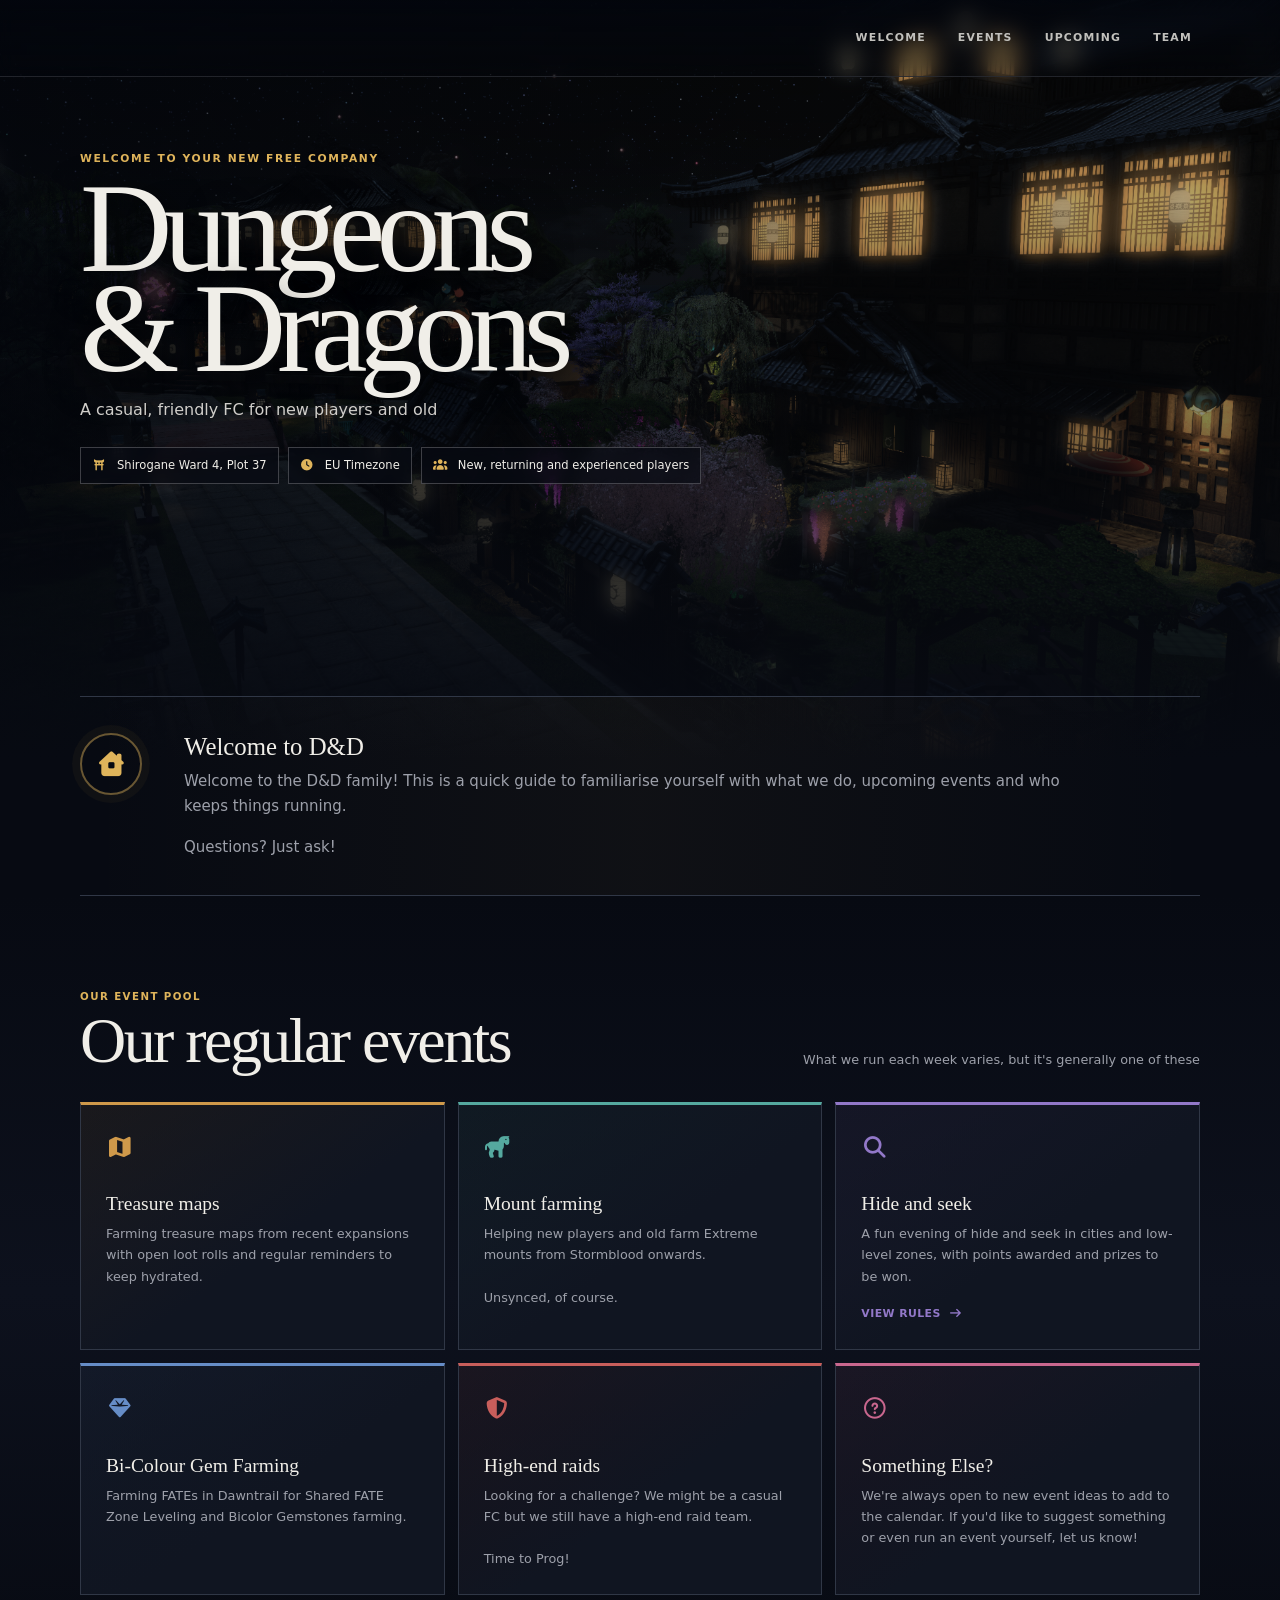
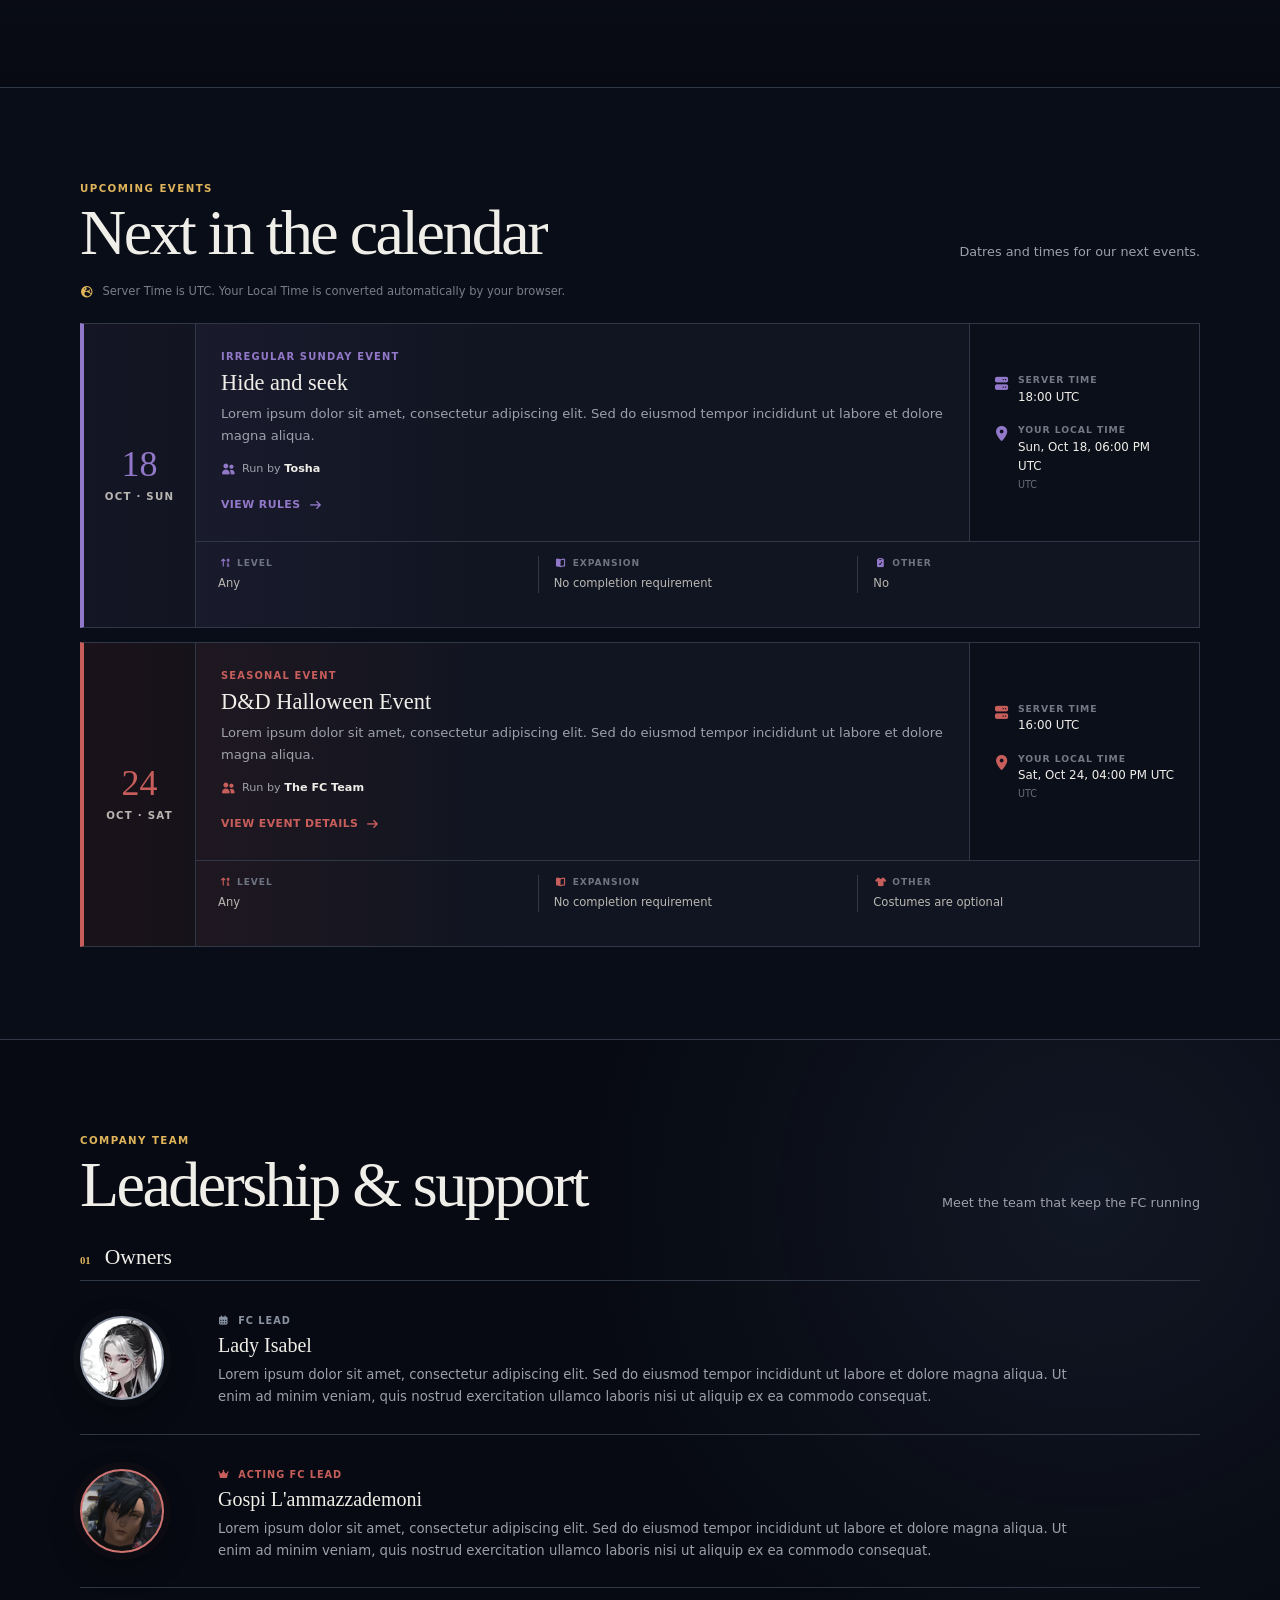
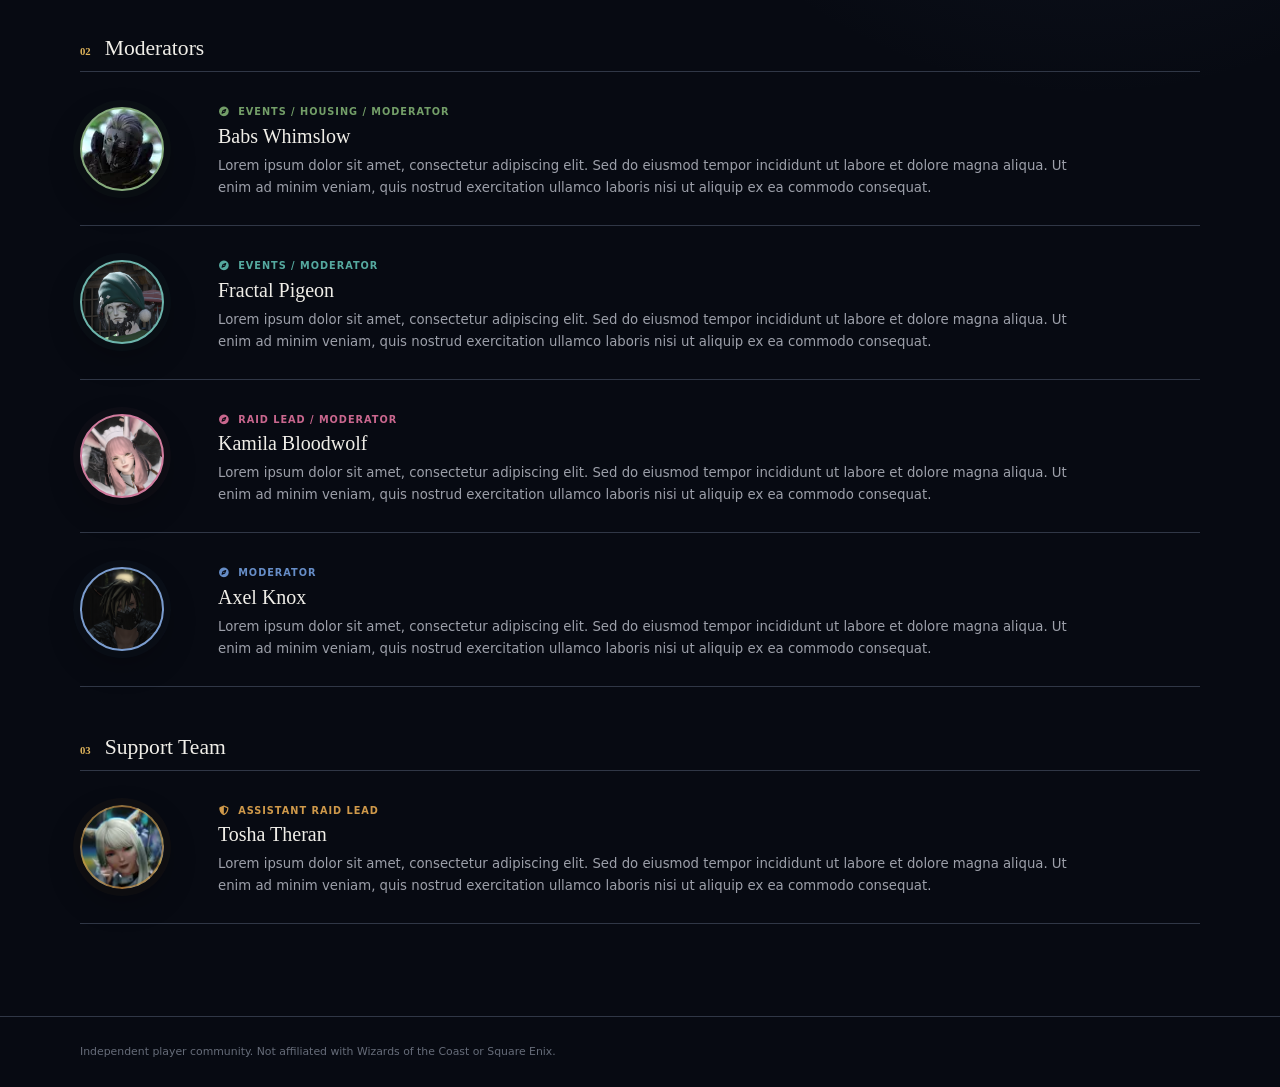
==== staging/index.html @ bd796073 "Publish site" ====
<!doctype html>
<html lang="en" data-bs-theme="dark">

<head>
    <meta charset="utf-8" />
    <meta name="viewport" content="width=device-width,initial-scale=1" />
    <meta name="description" content="D&D information, activities, upcoming events and team contacts." />
    <title>D&amp;D</title>
  <script type="module" crossorigin src="../assets/main-DpgvobAu.js"></script>
  <script type="module" crossorigin src="../assets/modulepreload-polyfill-P2Xu9kJm.js"></script>
  <link rel="stylesheet" crossorigin href="../assets/main-B0H-6pgY.css">
</head>

<body>
    <header class="topbar">
        <nav class="navbar navbar-expand-md wrap">
            <!--<a class="brand navbar-brand" href="./">Dungeons &amp; Dragons</a>--><button class="navbar-toggler" type="button" data-bs-toggle="collapse" data-bs-target="#mainNav" aria-controls="mainNav" aria-expanded="false" aria-label="Toggle navigation">
                <i class="fa-solid fa-bars"></i>
            </button>
            <div class="collapse navbar-collapse justify-content-end" id="mainNav">
                <div class="navbar-nav gap-md-3">
                    <a class="nav-link" href="#welcome">Welcome</a><a class="nav-link" href="#events">Events</a><a class="nav-link" href="#upcoming">Upcoming</a><a class="nav-link" href="#team">Team</a>
                </div>
            </div>
        </nav>
    </header>
    <main>
        <!-- Replace --hero-image above, or overwrite the placeholder file with your Shirogane house screenshot. -->
        <section class="hero">
            <div class="wrap hero-copy">
                <div class="eyebrow">Welcome to your new Free Company</div>
                <h1>Dungeons<br />&amp; Dragons</h1>
                <p>A casual, friendly FC for new players and old</p>
                <div class="estate-details">
                    <span><i class="fa-solid fa-torii-gate"></i> Shirogane Ward 4, Plot 37</span>
                        <span><i class="fa-solid fa-clock"></i> EU Timezone</span>
                        <span><i class="fa-solid fa-users"></i> New, returning and experienced players</span>
                </div>
            </div>
        </section>

        <section class="welcome" id="welcome">
            <div class="wrap welcome-inner">
                <div class="welcome-icon">
                    <i class="fa-solid fa-house-chimney-window"></i>
                </div>
                <div>
                    <h2>Welcome to D&amp;D</h2>
                    <p>
                        Welcome to the D&amp;D family! This is a quick guide to familiarise yourself with what we do, upcoming events and who keeps things running.
                    </p>

                    <p class="mt-3">Questions? Just ask!</p>
                </div>
            </div>
        </section>

        <section class="content-section events-section" id="events">
            <div class="wrap">
                <div class="section-head">
                    <div>
                        <div class="kicker">Our event pool</div>
                        <h2>Our regular events</h2>
                    </div>
                    <p class="text-end">
                        What we run each week varies, but it's generally one of these
                    </p>
                </div>
                <div class="event-types">
                    <article class="event-card event-gold event-treasure-maps">
                        <div class="event-card-icon"><i class="fa-solid fa-map"></i></div>
                        <h3>Treasure maps</h3>
                        <p>
                            Farming treasure maps from recent expansions with open loot rolls and regular reminders to keep hydrated.
                        </p>
                    </article>
                    <article class="event-card event-teal event-mount-farming">
                        <div class="event-card-icon">
                            <i class="fa-solid fa-horse"></i>
                        </div>
                        <h3>Mount farming</h3>
                        <p>
                            Helping new players and old farm Extreme mounts from Stormblood onwards.<br><br>Unsynced, of course.
                        </p>
                    </article>
                    <article class="event-card event-violet event-hide-and-seek">
                        <div class="event-card-icon">
                            <i class="fa-solid fa-magnifying-glass"></i>
                        </div>
                        <h3>Hide and seek</h3>
                        <p>
                            A fun evening of hide and seek in cities and low-level zones, with points awarded and prizes to be won.
                        </p>
                        <a class="event-guide-link" href="./games/hide-and-seek.html">
                            View rules <i class="fa-solid fa-arrow-right" aria-hidden="true"></i>
                        </a>
                    </article>
                    <article class="event-card event-blue event-deep-dungeons">
                        <div class="event-card-icon">
                            <i class="fa-solid fa-gem"></i>
                        </div>
                        <h3>Bi-Colour Gem Farming</h3>
                        <p>
                            Farming FATEs in Dawntrail for Shared FATE Zone Leveling and Bicolor Gemstones farming.
                        </p>
                    </article>
                    <article class="event-card event-red event-savage">
                        <div class="event-card-icon">
                            <i class="fa-solid fa-shield-halved"></i>
                        </div>
                        <h3>High-end raids</h3>
                        <p>
                            Looking for a challenge? We might be a casual FC but we still have a high-end raid team.<br><br>

                            Time to Prog!
                        </p>
                    </article>
                    <article class="event-card event-rose event-seasonal">
                        <div class="event-card-icon">
                            <i class="fa-regular fa-question-circle"></i>
                        </div>
                        <h3>Something Else?</h3>
                        <p>
                            We're always open to new event ideas to add to the calendar. If you'd like to suggest something or even run an event yourself, let us know!
                        </p>
                    </article>
                </div>
            </div>
        </section>

        <section class="content-section upcoming-section" id="upcoming">
            <div class="wrap">
                <div class="section-head">
                    <div>
                        <div class="kicker">Upcoming events</div>
                        <h2>Next in the calendar</h2>
                    </div>
                    <p>
                        Datres and times for our next events.
                    </p>
                </div>
                <div class="time-note">
                    <i class="fa-solid fa-earth-europe"></i><span>Server Time is UTC. Your Local Time is converted automatically by your browser.</span>
                </div>
                <div class="schedule" id="event-schedule"></div>
            </div>
        </section>

        <section class="content-section team-section" id="team">
            <div class="wrap">
                <div class="section-head">
                    <div>
                        <div class="kicker">Company team</div>
                        <h2>Leadership &amp; support</h2>
                    </div>
                    <p>Meet the team that keep the FC running</p>
                </div>
                <div class="team-group">
                    <div class="team-heading">
                        <span>01</span>
                        <h3>Owners</h3>
                        <p></p>
                    </div>
                    <div class="roster">
                        <article class="member member-slate">
                            <div class="portrait" style="background-image: url('[data-uri]')"></div>
                            <div class="member-copy">
                                <small><i class="fa-solid fa-calendar-days me-2"></i>FC Lead</small>
                                <h4>Lady Isabel</h4>
                                <p>
                                    Lorem ipsum dolor sit amet, consectetur adipiscing elit.
                                    Sed do eiusmod tempor incididunt ut labore et dolore magna
                                    aliqua. Ut enim ad minim veniam, quis nostrud exercitation
                                    ullamco laboris nisi ut aliquip ex ea commodo consequat.
                                </p>
                            </div>
                        </article>
                        <article class="member member-red">
                            <div class="portrait" style="background-image: url('../assets/gospi-DBKVJB-4.png')"></div>
                            <div class="member-copy">
                                <small><i class="fa-solid fa-crown me-2"></i>Acting FC Lead</small>
                                <h4>Gospi L'ammazzademoni</h4>
                                <p>
                                    Lorem ipsum dolor sit amet, consectetur adipiscing elit.
                                    Sed do eiusmod tempor incididunt ut labore et dolore magna
                                    aliqua. Ut enim ad minim veniam, quis nostrud exercitation
                                    ullamco laboris nisi ut aliquip ex ea commodo consequat.
                                </p>
                            </div>
                        </article>
                    </div>
                </div>
                <div class="team-group">
                    <div class="team-heading">
                        <span>02</span>
                        <h3>Moderators</h3>
                        <p></p>
                    </div>
                    <div class="roster">
                        <article class="member member-green">
                            <div class="portrait" style="background-image: url('[data-uri]')"></div>
                            <div class="member-copy">
                                <small><i class="fa-solid fa-compass me-2"></i>Events / Housing / Moderator</small>
                                <h4>Babs Whimslow</h4>
                                <p>
                                    Lorem ipsum dolor sit amet, consectetur adipiscing elit.
                                    Sed do eiusmod tempor incididunt ut labore et dolore magna
                                    aliqua. Ut enim ad minim veniam, quis nostrud exercitation
                                    ullamco laboris nisi ut aliquip ex ea commodo consequat.
                                </p>
                            </div>
                        </article>
                        <article class="member member-teal">
                            <div class="portrait" style="background-image: url('../assets/fractal-BCuuzR3d.png')"></div>
                            <div class="member-copy">
                                <small><i class="fa-solid fa-compass me-2"></i>Events / Moderator</small>
                                <h4>Fractal Pigeon</h4>
                                <p>
                                    Lorem ipsum dolor sit amet, consectetur adipiscing elit.
                                    Sed do eiusmod tempor incididunt ut labore et dolore magna
                                    aliqua. Ut enim ad minim veniam, quis nostrud exercitation
                                    ullamco laboris nisi ut aliquip ex ea commodo consequat.
                                </p>
                            </div>
                        </article>
                        <article class="member member-rose">
                            <div class="portrait" style="background-image: url('../assets/kamila-BB4doYLH.png')"></div>
                            <div class="member-copy">
                                <small><i class="fa-solid fa-compass me-2"></i>Raid Lead / Moderator</small>
                                <h4>Kamila Bloodwolf</h4>
                                <p>
                                    Lorem ipsum dolor sit amet, consectetur adipiscing elit.
                                    Sed do eiusmod tempor incididunt ut labore et dolore magna
                                    aliqua. Ut enim ad minim veniam, quis nostrud exercitation
                                    ullamco laboris nisi ut aliquip ex ea commodo consequat.
                                </p>
                            </div>
                        </article>
                        <article class="member member-blue">
                            <div class="portrait" style="background-image: url('../assets/axel-D3vSNyBC.png')"></div>
                            <div class="member-copy">
                                <small><i class="fa-solid fa-compass me-2"></i>Moderator</small>
                                <h4>Axel Knox</h4>
                                <p>
                                    Lorem ipsum dolor sit amet, consectetur adipiscing elit.
                                    Sed do eiusmod tempor incididunt ut labore et dolore magna
                                    aliqua. Ut enim ad minim veniam, quis nostrud exercitation
                                    ullamco laboris nisi ut aliquip ex ea commodo consequat.
                                </p>
                            </div>
                        </article>
                    </div>
                </div>
                <div class="team-group">
                    <div class="team-heading">
                        <span>03</span>
                        <h3>Support Team</h3>
                        <p></p>
                    </div>
                    <div class="roster">
                        <article class="member member-gold">
                            <div class="portrait"><img src="[data-uri]" /></div>
                            <div class="member-copy">
                                <small><i class="fa-solid fa-shield-halved me-2"></i>Assistant Raid Lead</small>
                                <h4>Tosha Theran</h4>
                                <p>
                                    Lorem ipsum dolor sit amet, consectetur adipiscing elit.
                                    Sed do eiusmod tempor incididunt ut labore et dolore magna
                                    aliqua. Ut enim ad minim veniam, quis nostrud exercitation
                                    ullamco laboris nisi ut aliquip ex ea commodo consequat.
                                </p>
                            </div>
                        </article>
                    </div>
                </div>
            </div>
        </section>
    </main>
    <footer>
        <div class="wrap footer-inner">
            <span>Independent player community. Not affiliated with Wizards of the
                Coast or Square Enix.</span>
        </div>
    </footer>
</body>

</html>
---- assets/main-B0H-6pgY.css ----
:root,[data-bs-theme=light]{--bs-blue:#0d6efd;--bs-indigo:#6610f2;--bs-purple:#6f42c1;--bs-pink:#d63384;--bs-red:#dc3545;--bs-orange:#fd7e14;--bs-yellow:#ffc107;--bs-green:#198754;--bs-teal:#20c997;--bs-cyan:#0dcaf0;--bs-black:#000;--bs-white:#fff;--bs-gray:#6c757d;--bs-gray-dark:#343a40;--bs-gray-100:#f8f9fa;--bs-gray-200:#e9ecef;--bs-gray-300:#dee2e6;--bs-gray-400:#ced4da;--bs-gray-500:#adb5bd;--bs-gray-600:#6c757d;--bs-gray-700:#495057;--bs-gray-800:#343a40;--bs-gray-900:#212529;--bs-primary:#0d6efd;--bs-secondary:#6c757d;--bs-success:#198754;--bs-info:#0dcaf0;--bs-warning:#ffc107;--bs-danger:#dc3545;--bs-light:#f8f9fa;--bs-dark:#212529;--bs-primary-rgb:13,110,253;--bs-secondary-rgb:108,117,125;--bs-success-rgb:25,135,84;--bs-info-rgb:13,202,240;--bs-warning-rgb:255,193,7;--bs-danger-rgb:220,53,69;--bs-light-rgb:248,249,250;--bs-dark-rgb:33,37,41;--bs-primary-text-emphasis:#052c65;--bs-secondary-text-emphasis:#2b2f32;--bs-success-text-emphasis:#0a3622;--bs-info-text-emphasis:#055160;--bs-warning-text-emphasis:#664d03;--bs-danger-text-emphasis:#58151c;--bs-light-text-emphasis:#495057;--bs-dark-text-emphasis:#495057;--bs-primary-bg-subtle:#cfe2ff;--bs-secondary-bg-subtle:#e2e3e5;--bs-success-bg-subtle:#d1e7dd;--bs-info-bg-subtle:#cff4fc;--bs-warning-bg-subtle:#fff3cd;--bs-danger-bg-subtle:#f8d7da;--bs-light-bg-subtle:#fcfcfd;--bs-dark-bg-subtle:#ced4da;--bs-primary-border-subtle:#9ec5fe;--bs-secondary-border-subtle:#c4c8cb;--bs-success-border-subtle:#a3cfbb;--bs-info-border-subtle:#9eeaf9;--bs-warning-border-subtle:#ffe69c;--bs-danger-border-subtle:#f1aeb5;--bs-light-border-subtle:#e9ecef;--bs-dark-border-subtle:#adb5bd;--bs-white-rgb:255,255,255;--bs-black-rgb:0,0,0;--bs-font-sans-serif:system-ui,-apple-system,"Segoe UI",Roboto,"Helvetica Neue","Noto Sans","Liberation Sans",Arial,sans-serif,"Apple Color Emoji","Segoe UI Emoji","Segoe UI Symbol","Noto Color Emoji";--bs-font-monospace:SFMono-Regular,Menlo,Monaco,Consolas,"Liberation Mono","Courier New",monospace;--bs-gradient:linear-gradient(180deg, #ffffff26, #fff0);--bs-body-font-family:var(--bs-font-sans-serif);--bs-body-font-size:1rem;--bs-body-font-weight:400;--bs-body-line-height:1.5;--bs-body-color:#212529;--bs-body-color-rgb:33,37,41;--bs-body-bg:#fff;--bs-body-bg-rgb:255,255,255;--bs-emphasis-color:#000;--bs-emphasis-color-rgb:0,0,0;--bs-secondary-color:#212529bf;--bs-secondary-color-rgb:33,37,41;--bs-secondary-bg:#e9ecef;--bs-secondary-bg-rgb:233,236,239;--bs-tertiary-color:#21252980;--bs-tertiary-color-rgb:33,37,41;--bs-tertiary-bg:#f8f9fa;--bs-tertiary-bg-rgb:248,249,250;--bs-heading-color:inherit;--bs-link-color:#0d6efd;--bs-link-color-rgb:13,110,253;--bs-link-decoration:underline;--bs-link-hover-color:#0a58ca;--bs-link-hover-color-rgb:10,88,202;--bs-code-color:#d63384;--bs-highlight-color:#212529;--bs-highlight-bg:#fff3cd;--bs-border-width:1px;--bs-border-style:solid;--bs-border-color:#dee2e6;--bs-border-color-translucent:#0000002d;--bs-border-radius:.375rem;--bs-border-radius-sm:.25rem;--bs-border-radius-lg:.5rem;--bs-border-radius-xl:1rem;--bs-border-radius-xxl:2rem;--bs-border-radius-2xl:var(--bs-border-radius-xxl);--bs-border-radius-pill:50rem;--bs-box-shadow:0 .5rem 1rem #00000026;--bs-box-shadow-sm:0 .125rem .25rem #00000013;--bs-box-shadow-lg:0 1rem 3rem #0000002d;--bs-box-shadow-inset:inset 0 1px 2px #00000013;--bs-focus-ring-width:.25rem;--bs-focus-ring-opacity:.25;--bs-focus-ring-color:#0d6efd40;--bs-form-valid-color:#198754;--bs-form-valid-border-color:#198754;--bs-form-invalid-color:#dc3545;--bs-form-invalid-border-color:#dc3545}[data-bs-theme=dark]{--lightningcss-light: ;--lightningcss-dark:initial;color-scheme:dark;--bs-body-color:#dee2e6;--bs-body-color-rgb:222,226,230;--bs-body-bg:#212529;--bs-body-bg-rgb:33,37,41;--bs-emphasis-color:#fff;--bs-emphasis-color-rgb:255,255,255;--bs-secondary-color:#dee2e6bf;--bs-secondary-color-rgb:222,226,230;--bs-secondary-bg:#343a40;--bs-secondary-bg-rgb:52,58,64;--bs-tertiary-color:#dee2e680;--bs-tertiary-color-rgb:222,226,230;--bs-tertiary-bg:#2b3035;--bs-tertiary-bg-rgb:43,48,53;--bs-primary-text-emphasis:#6ea8fe;--bs-secondary-text-emphasis:#a7acb1;--bs-success-text-emphasis:#75b798;--bs-info-text-emphasis:#6edff6;--bs-warning-text-emphasis:#ffda6a;--bs-danger-text-emphasis:#ea868f;--bs-light-text-emphasis:#f8f9fa;--bs-dark-text-emphasis:#dee2e6;--bs-primary-bg-subtle:#031633;--bs-secondary-bg-subtle:#161719;--bs-success-bg-subtle:#051b11;--bs-info-bg-subtle:#032830;--bs-warning-bg-subtle:#332701;--bs-danger-bg-subtle:#2c0b0e;--bs-light-bg-subtle:#343a40;--bs-dark-bg-subtle:#1a1d20;--bs-primary-border-subtle:#084298;--bs-secondary-border-subtle:#41464b;--bs-success-border-subtle:#0f5132;--bs-info-border-subtle:#087990;--bs-warning-border-subtle:#997404;--bs-danger-border-subtle:#842029;--bs-light-border-subtle:#495057;--bs-dark-border-subtle:#343a40;--bs-heading-color:inherit;--bs-link-color:#6ea8fe;--bs-link-hover-color:#8bb9fe;--bs-link-color-rgb:110,168,254;--bs-link-hover-color-rgb:139,185,254;--bs-code-color:#e685b5;--bs-highlight-color:#dee2e6;--bs-highlight-bg:#664d03;--bs-border-color:#495057;--bs-border-color-translucent:#ffffff26;--bs-form-valid-color:#75b798;--bs-form-valid-border-color:#75b798;--bs-form-invalid-color:#ea868f;--bs-form-invalid-border-color:#ea868f}*,:after,:before{box-sizing:border-box}@media (prefers-reduced-motion:no-preference){:root{scroll-behavior:smooth}}body{font-family:var(--bs-body-font-family);font-size:var(--bs-body-font-size);font-weight:var(--bs-body-font-weight);line-height:var(--bs-body-line-height);color:var(--bs-body-color);text-align:var(--bs-body-text-align);background-color:var(--bs-body-bg);-webkit-text-size-adjust:100%;-webkit-tap-highlight-color:transparent;margin:0}hr{color:inherit;border:0;border-top:var(--bs-border-width) solid;opacity:.25;margin:1rem 0}.h1,.h2,.h3,.h4,.h5,.h6,h1,h2,h3,h4,h5,h6{color:var(--bs-heading-color);margin-top:0;margin-bottom:.5rem;font-weight:500;line-height:1.2}.h1,h1{font-size:calc(1.375rem + 1.5vw)}@media (width>=1200px){.h1,h1{font-size:2.5rem}}.h2,h2{font-size:calc(1.325rem + .9vw)}@media (width>=1200px){.h2,h2{font-size:2rem}}.h3,h3{font-size:calc(1.3rem + .6vw)}@media (width>=1200px){.h3,h3{font-size:1.75rem}}.h4,h4{font-size:calc(1.275rem + .3vw)}@media (width>=1200px){.h4,h4{font-size:1.5rem}}.h5,h5{font-size:1.25rem}.h6,h6{font-size:1rem}p{margin-top:0;margin-bottom:1rem}abbr[title]{cursor:help;-webkit-text-decoration-skip-ink:none;text-decoration-skip-ink:none;-webkit-text-decoration:underline dotted;text-decoration:underline dotted}address{font-style:normal;line-height:inherit;margin-bottom:1rem}ol,ul{padding-left:2rem}dl,ol,ul{margin-top:0;margin-bottom:1rem}ol ol,ol ul,ul ol,ul ul{margin-bottom:0}dt{font-weight:700}dd{margin-bottom:.5rem;margin-left:0}blockquote{margin:0 0 1rem}b,strong{font-weight:bolder}.small,small{font-size:.875em}.mark,mark{color:var(--bs-highlight-color);background-color:var(--bs-highlight-bg);padding:.1875em}sub,sup{vertical-align:baseline;font-size:.75em;line-height:0;position:relative}sub{bottom:-.25em}sup{top:-.5em}a{color:rgba(var(--bs-link-color-rgb),var(--bs-link-opacity,1));text-decoration:underline}a:hover{--bs-link-color-rgb:var(--bs-link-hover-color-rgb)}a:not([href]):not([class]),a:not([href]):not([class]):hover{color:inherit;text-decoration:none}code,kbd,pre,samp{font-family:var(--bs-font-monospace);font-size:1em}pre{margin-top:0;margin-bottom:1rem;font-size:.875em;display:block;overflow:auto}pre code{font-size:inherit;color:inherit;word-break:normal}code{color:var(--bs-code-color);word-wrap:break-word;font-size:.875em}a>code{color:inherit}kbd{color:var(--bs-body-bg);background-color:var(--bs-body-color);border-radius:.25rem;padding:.1875rem .375rem;font-size:.875em}kbd kbd{padding:0;font-size:1em}figure{margin:0 0 1rem}img,svg{vertical-align:middle}table{caption-side:bottom;border-collapse:collapse}caption{color:var(--bs-secondary-color);text-align:left;padding-top:.5rem;padding-bottom:.5rem}th{text-align:inherit;text-align:-webkit-match-parent}tbody,td,tfoot,th,thead,tr{border-color:inherit;border-style:solid;border-width:0}label{display:inline-block}button{border-radius:0}button:focus:not(:focus-visible){outline:0}button,input,optgroup,select,textarea{font-family:inherit;font-size:inherit;line-height:inherit;margin:0}button,select{text-transform:none}[role=button]{cursor:pointer}select{word-wrap:normal}select:disabled{opacity:1}[list]:not([type=date]):not([type=datetime-local]):not([type=month]):not([type=week]):not([type=time])::-webkit-calendar-picker-indicator{display:none!important}[type=button],[type=reset],[type=submit],button{-webkit-appearance:button}[type=button]:not(:disabled),[type=reset]:not(:disabled),[type=submit]:not(:disabled),button:not(:disabled){cursor:pointer}::-moz-focus-inner{border-style:none;padding:0}textarea{resize:vertical}fieldset{border:0;min-width:0;margin:0;padding:0}legend{float:left;width:100%;line-height:inherit;margin-bottom:.5rem;padding:0;font-size:calc(1.275rem + .3vw)}@media (width>=1200px){legend{font-size:1.5rem}}legend+*{clear:left}::-webkit-datetime-edit-day-field{padding:0}::-webkit-datetime-edit-fields-wrapper{padding:0}::-webkit-datetime-edit-hour-field{padding:0}::-webkit-datetime-edit-minute{padding:0}::-webkit-datetime-edit-month-field{padding:0}::-webkit-datetime-edit-text{padding:0}::-webkit-datetime-edit-year-field{padding:0}::-webkit-inner-spin-button{height:auto}[type=search]{-webkit-appearance:textfield;outline-offset:-2px}[type=search]::-webkit-search-cancel-button{cursor:pointer;filter:grayscale()}::-webkit-search-decoration{-webkit-appearance:none}::-webkit-color-swatch-wrapper{padding:0}::file-selector-button{font:inherit;-webkit-appearance:button}output{display:inline-block}iframe{border:0}summary{cursor:pointer;display:list-item}progress{vertical-align:baseline}[hidden]{display:none!important}.lead{font-size:1.25rem;font-weight:300}.display-1{font-size:calc(1.625rem + 4.5vw);font-weight:300;line-height:1.2}@media (width>=1200px){.display-1{font-size:5rem}}.display-2{font-size:calc(1.575rem + 3.9vw);font-weight:300;line-height:1.2}@media (width>=1200px){.display-2{font-size:4.5rem}}.display-3{font-size:calc(1.525rem + 3.3vw);font-weight:300;line-height:1.2}@media (width>=1200px){.display-3{font-size:4rem}}.display-4{font-size:calc(1.475rem + 2.7vw);font-weight:300;line-height:1.2}@media (width>=1200px){.display-4{font-size:3.5rem}}.display-5{font-size:calc(1.425rem + 2.1vw);font-weight:300;line-height:1.2}@media (width>=1200px){.display-5{font-size:3rem}}.display-6{font-size:calc(1.375rem + 1.5vw);font-weight:300;line-height:1.2}@media (width>=1200px){.display-6{font-size:2.5rem}}.list-unstyled,.list-inline{padding-left:0;list-style:none}.list-inline-item{display:inline-block}.list-inline-item:not(:last-child){margin-right:.5rem}.initialism{text-transform:uppercase;font-size:.875em}.blockquote{margin-bottom:1rem;font-size:1.25rem}.blockquote>:last-child{margin-bottom:0}.blockquote-footer{color:#6c757d;margin-top:-1rem;margin-bottom:1rem;font-size:.875em}.blockquote-footer:before{content:"— "}.img-fluid{max-width:100%;height:auto}.img-thumbnail{background-color:var(--bs-body-bg);border:var(--bs-border-width) solid var(--bs-border-color);border-radius:var(--bs-border-radius);max-width:100%;height:auto;padding:.25rem}.figure{display:inline-block}.figure-img{margin-bottom:.5rem;line-height:1}.figure-caption{color:var(--bs-secondary-color);font-size:.875em}.container,.container-fluid,.container-lg,.container-md,.container-sm,.container-xl,.container-xxl{--bs-gutter-x:1.5rem;--bs-gutter-y:0;width:100%;padding-right:calc(var(--bs-gutter-x) * .5);padding-left:calc(var(--bs-gutter-x) * .5);margin-left:auto;margin-right:auto}@media (width>=576px){.container,.container-sm{max-width:540px}}@media (width>=768px){.container,.container-md,.container-sm{max-width:720px}}@media (width>=992px){.container,.container-lg,.container-md,.container-sm{max-width:960px}}@media (width>=1200px){.container,.container-lg,.container-md,.container-sm,.container-xl{max-width:1140px}}@media (width>=1400px){.container,.container-lg,.container-md,.container-sm,.container-xl,.container-xxl{max-width:1320px}}:root{--bs-breakpoint-xs:0;--bs-breakpoint-sm:576px;--bs-breakpoint-md:768px;--bs-breakpoint-lg:992px;--bs-breakpoint-xl:1200px;--bs-breakpoint-xxl:1400px}.row{--bs-gutter-x:1.5rem;--bs-gutter-y:0;margin-top:calc(-1 * var(--bs-gutter-y));margin-right:calc(-.5 * var(--bs-gutter-x));margin-left:calc(-.5 * var(--bs-gutter-x));flex-wrap:wrap;display:flex}.row>*{width:100%;max-width:100%;padding-right:calc(var(--bs-gutter-x) * .5);padding-left:calc(var(--bs-gutter-x) * .5);margin-top:var(--bs-gutter-y);flex-shrink:0}.col{flex:1 0 0}.row-cols-auto>*{flex:none;width:auto}.row-cols-1>*{flex:none;width:100%}.row-cols-2>*{flex:none;width:50%}.row-cols-3>*{flex:none;width:33.3333%}.row-cols-4>*{flex:none;width:25%}.row-cols-5>*{flex:none;width:20%}.row-cols-6>*{flex:none;width:16.6667%}.col-auto{flex:none;width:auto}.col-1{flex:none;width:8.33333%}.col-2{flex:none;width:16.6667%}.col-3{flex:none;width:25%}.col-4{flex:none;width:33.3333%}.col-5{flex:none;width:41.6667%}.col-6{flex:none;width:50%}.col-7{flex:none;width:58.3333%}.col-8{flex:none;width:66.6667%}.col-9{flex:none;width:75%}.col-10{flex:none;width:83.3333%}.col-11{flex:none;width:91.6667%}.col-12{flex:none;width:100%}.offset-1{margin-left:8.33333%}.offset-2{margin-left:16.6667%}.offset-3{margin-left:25%}.offset-4{margin-left:33.3333%}.offset-5{margin-left:41.6667%}.offset-6{margin-left:50%}.offset-7{margin-left:58.3333%}.offset-8{margin-left:66.6667%}.offset-9{margin-left:75%}.offset-10{margin-left:83.3333%}.offset-11{margin-left:91.6667%}.g-0,.gx-0{--bs-gutter-x:0}.g-0,.gy-0{--bs-gutter-y:0}.g-1,.gx-1{--bs-gutter-x:.25rem}.g-1,.gy-1{--bs-gutter-y:.25rem}.g-2,.gx-2{--bs-gutter-x:.5rem}.g-2,.gy-2{--bs-gutter-y:.5rem}.g-3,.gx-3{--bs-gutter-x:1rem}.g-3,.gy-3{--bs-gutter-y:1rem}.g-4,.gx-4{--bs-gutter-x:1.5rem}.g-4,.gy-4{--bs-gutter-y:1.5rem}.g-5,.gx-5{--bs-gutter-x:3rem}.g-5,.gy-5{--bs-gutter-y:3rem}@media (width>=576px){.col-sm{flex:1 0 0}.row-cols-sm-auto>*{flex:none;width:auto}.row-cols-sm-1>*{flex:none;width:100%}.row-cols-sm-2>*{flex:none;width:50%}.row-cols-sm-3>*{flex:none;width:33.3333%}.row-cols-sm-4>*{flex:none;width:25%}.row-cols-sm-5>*{flex:none;width:20%}.row-cols-sm-6>*{flex:none;width:16.6667%}.col-sm-auto{flex:none;width:auto}.col-sm-1{flex:none;width:8.33333%}.col-sm-2{flex:none;width:16.6667%}.col-sm-3{flex:none;width:25%}.col-sm-4{flex:none;width:33.3333%}.col-sm-5{flex:none;width:41.6667%}.col-sm-6{flex:none;width:50%}.col-sm-7{flex:none;width:58.3333%}.col-sm-8{flex:none;width:66.6667%}.col-sm-9{flex:none;width:75%}.col-sm-10{flex:none;width:83.3333%}.col-sm-11{flex:none;width:91.6667%}.col-sm-12{flex:none;width:100%}.offset-sm-0{margin-left:0}.offset-sm-1{margin-left:8.33333%}.offset-sm-2{margin-left:16.6667%}.offset-sm-3{margin-left:25%}.offset-sm-4{margin-left:33.3333%}.offset-sm-5{margin-left:41.6667%}.offset-sm-6{margin-left:50%}.offset-sm-7{margin-left:58.3333%}.offset-sm-8{margin-left:66.6667%}.offset-sm-9{margin-left:75%}.offset-sm-10{margin-left:83.3333%}.offset-sm-11{margin-left:91.6667%}.g-sm-0,.gx-sm-0{--bs-gutter-x:0}.g-sm-0,.gy-sm-0{--bs-gutter-y:0}.g-sm-1,.gx-sm-1{--bs-gutter-x:.25rem}.g-sm-1,.gy-sm-1{--bs-gutter-y:.25rem}.g-sm-2,.gx-sm-2{--bs-gutter-x:.5rem}.g-sm-2,.gy-sm-2{--bs-gutter-y:.5rem}.g-sm-3,.gx-sm-3{--bs-gutter-x:1rem}.g-sm-3,.gy-sm-3{--bs-gutter-y:1rem}.g-sm-4,.gx-sm-4{--bs-gutter-x:1.5rem}.g-sm-4,.gy-sm-4{--bs-gutter-y:1.5rem}.g-sm-5,.gx-sm-5{--bs-gutter-x:3rem}.g-sm-5,.gy-sm-5{--bs-gutter-y:3rem}}@media (width>=768px){.col-md{flex:1 0 0}.row-cols-md-auto>*{flex:none;width:auto}.row-cols-md-1>*{flex:none;width:100%}.row-cols-md-2>*{flex:none;width:50%}.row-cols-md-3>*{flex:none;width:33.3333%}.row-cols-md-4>*{flex:none;width:25%}.row-cols-md-5>*{flex:none;width:20%}.row-cols-md-6>*{flex:none;width:16.6667%}.col-md-auto{flex:none;width:auto}.col-md-1{flex:none;width:8.33333%}.col-md-2{flex:none;width:16.6667%}.col-md-3{flex:none;width:25%}.col-md-4{flex:none;width:33.3333%}.col-md-5{flex:none;width:41.6667%}.col-md-6{flex:none;width:50%}.col-md-7{flex:none;width:58.3333%}.col-md-8{flex:none;width:66.6667%}.col-md-9{flex:none;width:75%}.col-md-10{flex:none;width:83.3333%}.col-md-11{flex:none;width:91.6667%}.col-md-12{flex:none;width:100%}.offset-md-0{margin-left:0}.offset-md-1{margin-left:8.33333%}.offset-md-2{margin-left:16.6667%}.offset-md-3{margin-left:25%}.offset-md-4{margin-left:33.3333%}.offset-md-5{margin-left:41.6667%}.offset-md-6{margin-left:50%}.offset-md-7{margin-left:58.3333%}.offset-md-8{margin-left:66.6667%}.offset-md-9{margin-left:75%}.offset-md-10{margin-left:83.3333%}.offset-md-11{margin-left:91.6667%}.g-md-0,.gx-md-0{--bs-gutter-x:0}.g-md-0,.gy-md-0{--bs-gutter-y:0}.g-md-1,.gx-md-1{--bs-gutter-x:.25rem}.g-md-1,.gy-md-1{--bs-gutter-y:.25rem}.g-md-2,.gx-md-2{--bs-gutter-x:.5rem}.g-md-2,.gy-md-2{--bs-gutter-y:.5rem}.g-md-3,.gx-md-3{--bs-gutter-x:1rem}.g-md-3,.gy-md-3{--bs-gutter-y:1rem}.g-md-4,.gx-md-4{--bs-gutter-x:1.5rem}.g-md-4,.gy-md-4{--bs-gutter-y:1.5rem}.g-md-5,.gx-md-5{--bs-gutter-x:3rem}.g-md-5,.gy-md-5{--bs-gutter-y:3rem}}@media (width>=992px){.col-lg{flex:1 0 0}.row-cols-lg-auto>*{flex:none;width:auto}.row-cols-lg-1>*{flex:none;width:100%}.row-cols-lg-2>*{flex:none;width:50%}.row-cols-lg-3>*{flex:none;width:33.3333%}.row-cols-lg-4>*{flex:none;width:25%}.row-cols-lg-5>*{flex:none;width:20%}.row-cols-lg-6>*{flex:none;width:16.6667%}.col-lg-auto{flex:none;width:auto}.col-lg-1{flex:none;width:8.33333%}.col-lg-2{flex:none;width:16.6667%}.col-lg-3{flex:none;width:25%}.col-lg-4{flex:none;width:33.3333%}.col-lg-5{flex:none;width:41.6667%}.col-lg-6{flex:none;width:50%}.col-lg-7{flex:none;width:58.3333%}.col-lg-8{flex:none;width:66.6667%}.col-lg-9{flex:none;width:75%}.col-lg-10{flex:none;width:83.3333%}.col-lg-11{flex:none;width:91.6667%}.col-lg-12{flex:none;width:100%}.offset-lg-0{margin-left:0}.offset-lg-1{margin-left:8.33333%}.offset-lg-2{margin-left:16.6667%}.offset-lg-3{margin-left:25%}.offset-lg-4{margin-left:33.3333%}.offset-lg-5{margin-left:41.6667%}.offset-lg-6{margin-left:50%}.offset-lg-7{margin-left:58.3333%}.offset-lg-8{margin-left:66.6667%}.offset-lg-9{margin-left:75%}.offset-lg-10{margin-left:83.3333%}.offset-lg-11{margin-left:91.6667%}.g-lg-0,.gx-lg-0{--bs-gutter-x:0}.g-lg-0,.gy-lg-0{--bs-gutter-y:0}.g-lg-1,.gx-lg-1{--bs-gutter-x:.25rem}.g-lg-1,.gy-lg-1{--bs-gutter-y:.25rem}.g-lg-2,.gx-lg-2{--bs-gutter-x:.5rem}.g-lg-2,.gy-lg-2{--bs-gutter-y:.5rem}.g-lg-3,.gx-lg-3{--bs-gutter-x:1rem}.g-lg-3,.gy-lg-3{--bs-gutter-y:1rem}.g-lg-4,.gx-lg-4{--bs-gutter-x:1.5rem}.g-lg-4,.gy-lg-4{--bs-gutter-y:1.5rem}.g-lg-5,.gx-lg-5{--bs-gutter-x:3rem}.g-lg-5,.gy-lg-5{--bs-gutter-y:3rem}}@media (width>=1200px){.col-xl{flex:1 0 0}.row-cols-xl-auto>*{flex:none;width:auto}.row-cols-xl-1>*{flex:none;width:100%}.row-cols-xl-2>*{flex:none;width:50%}.row-cols-xl-3>*{flex:none;width:33.3333%}.row-cols-xl-4>*{flex:none;width:25%}.row-cols-xl-5>*{flex:none;width:20%}.row-cols-xl-6>*{flex:none;width:16.6667%}.col-xl-auto{flex:none;width:auto}.col-xl-1{flex:none;width:8.33333%}.col-xl-2{flex:none;width:16.6667%}.col-xl-3{flex:none;width:25%}.col-xl-4{flex:none;width:33.3333%}.col-xl-5{flex:none;width:41.6667%}.col-xl-6{flex:none;width:50%}.col-xl-7{flex:none;width:58.3333%}.col-xl-8{flex:none;width:66.6667%}.col-xl-9{flex:none;width:75%}.col-xl-10{flex:none;width:83.3333%}.col-xl-11{flex:none;width:91.6667%}.col-xl-12{flex:none;width:100%}.offset-xl-0{margin-left:0}.offset-xl-1{margin-left:8.33333%}.offset-xl-2{margin-left:16.6667%}.offset-xl-3{margin-left:25%}.offset-xl-4{margin-left:33.3333%}.offset-xl-5{margin-left:41.6667%}.offset-xl-6{margin-left:50%}.offset-xl-7{margin-left:58.3333%}.offset-xl-8{margin-left:66.6667%}.offset-xl-9{margin-left:75%}.offset-xl-10{margin-left:83.3333%}.offset-xl-11{margin-left:91.6667%}.g-xl-0,.gx-xl-0{--bs-gutter-x:0}.g-xl-0,.gy-xl-0{--bs-gutter-y:0}.g-xl-1,.gx-xl-1{--bs-gutter-x:.25rem}.g-xl-1,.gy-xl-1{--bs-gutter-y:.25rem}.g-xl-2,.gx-xl-2{--bs-gutter-x:.5rem}.g-xl-2,.gy-xl-2{--bs-gutter-y:.5rem}.g-xl-3,.gx-xl-3{--bs-gutter-x:1rem}.g-xl-3,.gy-xl-3{--bs-gutter-y:1rem}.g-xl-4,.gx-xl-4{--bs-gutter-x:1.5rem}.g-xl-4,.gy-xl-4{--bs-gutter-y:1.5rem}.g-xl-5,.gx-xl-5{--bs-gutter-x:3rem}.g-xl-5,.gy-xl-5{--bs-gutter-y:3rem}}@media (width>=1400px){.col-xxl{flex:1 0 0}.row-cols-xxl-auto>*{flex:none;width:auto}.row-cols-xxl-1>*{flex:none;width:100%}.row-cols-xxl-2>*{flex:none;width:50%}.row-cols-xxl-3>*{flex:none;width:33.3333%}.row-cols-xxl-4>*{flex:none;width:25%}.row-cols-xxl-5>*{flex:none;width:20%}.row-cols-xxl-6>*{flex:none;width:16.6667%}.col-xxl-auto{flex:none;width:auto}.col-xxl-1{flex:none;width:8.33333%}.col-xxl-2{flex:none;width:16.6667%}.col-xxl-3{flex:none;width:25%}.col-xxl-4{flex:none;width:33.3333%}.col-xxl-5{flex:none;width:41.6667%}.col-xxl-6{flex:none;width:50%}.col-xxl-7{flex:none;width:58.3333%}.col-xxl-8{flex:none;width:66.6667%}.col-xxl-9{flex:none;width:75%}.col-xxl-10{flex:none;width:83.3333%}.col-xxl-11{flex:none;width:91.6667%}.col-xxl-12{flex:none;width:100%}.offset-xxl-0{margin-left:0}.offset-xxl-1{margin-left:8.33333%}.offset-xxl-2{margin-left:16.6667%}.offset-xxl-3{margin-left:25%}.offset-xxl-4{margin-left:33.3333%}.offset-xxl-5{margin-left:41.6667%}.offset-xxl-6{margin-left:50%}.offset-xxl-7{margin-left:58.3333%}.offset-xxl-8{margin-left:66.6667%}.offset-xxl-9{margin-left:75%}.offset-xxl-10{margin-left:83.3333%}.offset-xxl-11{margin-left:91.6667%}.g-xxl-0,.gx-xxl-0{--bs-gutter-x:0}.g-xxl-0,.gy-xxl-0{--bs-gutter-y:0}.g-xxl-1,.gx-xxl-1{--bs-gutter-x:.25rem}.g-xxl-1,.gy-xxl-1{--bs-gutter-y:.25rem}.g-xxl-2,.gx-xxl-2{--bs-gutter-x:.5rem}.g-xxl-2,.gy-xxl-2{--bs-gutter-y:.5rem}.g-xxl-3,.gx-xxl-3{--bs-gutter-x:1rem}.g-xxl-3,.gy-xxl-3{--bs-gutter-y:1rem}.g-xxl-4,.gx-xxl-4{--bs-gutter-x:1.5rem}.g-xxl-4,.gy-xxl-4{--bs-gutter-y:1.5rem}.g-xxl-5,.gx-xxl-5{--bs-gutter-x:3rem}.g-xxl-5,.gy-xxl-5{--bs-gutter-y:3rem}}.table{--bs-table-color-type:initial;--bs-table-bg-type:initial;--bs-table-color-state:initial;--bs-table-bg-state:initial;--bs-table-color:var(--bs-emphasis-color);--bs-table-bg:var(--bs-body-bg);--bs-table-border-color:var(--bs-border-color);--bs-table-accent-bg:transparent;--bs-table-striped-color:var(--bs-emphasis-color);--bs-table-striped-bg:rgba(var(--bs-emphasis-color-rgb), .05);--bs-table-active-color:var(--bs-emphasis-color);--bs-table-active-bg:rgba(var(--bs-emphasis-color-rgb), .1);--bs-table-hover-color:var(--bs-emphasis-color);--bs-table-hover-bg:rgba(var(--bs-emphasis-color-rgb), .075);vertical-align:top;border-color:var(--bs-table-border-color);width:100%;margin-bottom:1rem}.table>:not(caption)>*>*{color:var(--bs-table-color-state,var(--bs-table-color-type,var(--bs-table-color)));background-color:var(--bs-table-bg);border-bottom-width:var(--bs-border-width);box-shadow:inset 0 0 0 9999px var(--bs-table-bg-state,var(--bs-table-bg-type,var(--bs-table-accent-bg)));padding:.5rem}.table>tbody{vertical-align:inherit}.table>thead{vertical-align:bottom}.table-group-divider{border-top:calc(var(--bs-border-width) * 2) solid currentcolor}.caption-top{caption-side:top}.table-sm>:not(caption)>*>*{padding:.25rem}.table-bordered>:not(caption)>*{border-width:var(--bs-border-width) 0}.table-bordered>:not(caption)>*>*{border-width:0 var(--bs-border-width)}.table-borderless>:not(caption)>*>*{border-bottom-width:0}.table-borderless>:not(:first-child){border-top-width:0}.table-striped>tbody>tr:nth-of-type(odd)>*,.table-striped-columns>:not(caption)>tr>:nth-child(2n){--bs-table-color-type:var(--bs-table-striped-color);--bs-table-bg-type:var(--bs-table-striped-bg)}.table-active{--bs-table-color-state:var(--bs-table-active-color);--bs-table-bg-state:var(--bs-table-active-bg)}.table-hover>tbody>tr:hover>*{--bs-table-color-state:var(--bs-table-hover-color);--bs-table-bg-state:var(--bs-table-hover-bg)}.table-primary{--bs-table-color:#000;--bs-table-bg:#cfe2ff;--bs-table-border-color:#a6b5cc;--bs-table-striped-bg:#c5d7f2;--bs-table-striped-color:#000;--bs-table-active-bg:#bacbe6;--bs-table-active-color:#000;--bs-table-hover-bg:#bfd1ec;--bs-table-hover-color:#000;color:var(--bs-table-color);border-color:var(--bs-table-border-color)}.table-secondary{--bs-table-color:#000;--bs-table-bg:#e2e3e5;--bs-table-border-color:#b5b6b7;--bs-table-striped-bg:#d7d8da;--bs-table-striped-color:#000;--bs-table-active-bg:#cbccce;--bs-table-active-color:#000;--bs-table-hover-bg:#d1d2d4;--bs-table-hover-color:#000;color:var(--bs-table-color);border-color:var(--bs-table-border-color)}.table-success{--bs-table-color:#000;--bs-table-bg:#d1e7dd;--bs-table-border-color:#a7b9b1;--bs-table-striped-bg:#c7dbd2;--bs-table-striped-color:#000;--bs-table-active-bg:#bcd0c7;--bs-table-active-color:#000;--bs-table-hover-bg:#c1d6cc;--bs-table-hover-color:#000;color:var(--bs-table-color);border-color:var(--bs-table-border-color)}.table-info{--bs-table-color:#000;--bs-table-bg:#cff4fc;--bs-table-border-color:#a6c3ca;--bs-table-striped-bg:#c5e8ef;--bs-table-striped-color:#000;--bs-table-active-bg:#badce3;--bs-table-active-color:#000;--bs-table-hover-bg:#bfe2e9;--bs-table-hover-color:#000;color:var(--bs-table-color);border-color:var(--bs-table-border-color)}.table-warning{--bs-table-color:#000;--bs-table-bg:#fff3cd;--bs-table-border-color:#ccc2a4;--bs-table-striped-bg:#f2e7c3;--bs-table-striped-color:#000;--bs-table-active-bg:#e6dbb9;--bs-table-active-color:#000;--bs-table-hover-bg:#ece1be;--bs-table-hover-color:#000;color:var(--bs-table-color);border-color:var(--bs-table-border-color)}.table-danger{--bs-table-color:#000;--bs-table-bg:#f8d7da;--bs-table-border-color:#c6acae;--bs-table-striped-bg:#eccccf;--bs-table-striped-color:#000;--bs-table-active-bg:#dfc2c4;--bs-table-active-color:#000;--bs-table-hover-bg:#e5c7ca;--bs-table-hover-color:#000;color:var(--bs-table-color);border-color:var(--bs-table-border-color)}.table-light{--bs-table-color:#000;--bs-table-bg:#f8f9fa;--bs-table-border-color:#c6c7c8;--bs-table-striped-bg:#ecedee;--bs-table-striped-color:#000;--bs-table-active-bg:#dfe0e1;--bs-table-active-color:#000;--bs-table-hover-bg:#e5e6e7;--bs-table-hover-color:#000;color:var(--bs-table-color);border-color:var(--bs-table-border-color)}.table-dark{--bs-table-color:#fff;--bs-table-bg:#212529;--bs-table-border-color:#4d5154;--bs-table-striped-bg:#2c3034;--bs-table-striped-color:#fff;--bs-table-active-bg:#373b3e;--bs-table-active-color:#fff;--bs-table-hover-bg:#323539;--bs-table-hover-color:#fff;color:var(--bs-table-color);border-color:var(--bs-table-border-color)}.table-responsive{-webkit-overflow-scrolling:touch;overflow-x:auto}@media (width<=575.98px){.table-responsive-sm{-webkit-overflow-scrolling:touch;overflow-x:auto}}@media (width<=767.98px){.table-responsive-md{-webkit-overflow-scrolling:touch;overflow-x:auto}}@media (width<=991.98px){.table-responsive-lg{-webkit-overflow-scrolling:touch;overflow-x:auto}}@media (width<=1199.98px){.table-responsive-xl{-webkit-overflow-scrolling:touch;overflow-x:auto}}@media (width<=1399.98px){.table-responsive-xxl{-webkit-overflow-scrolling:touch;overflow-x:auto}}.form-label{margin-bottom:.5rem}.col-form-label{padding-top:calc(.375rem + var(--bs-border-width));padding-bottom:calc(.375rem + var(--bs-border-width));font-size:inherit;margin-bottom:0;line-height:1.5}.col-form-label-lg{padding-top:calc(.5rem + var(--bs-border-width));padding-bottom:calc(.5rem + var(--bs-border-width));font-size:1.25rem}.col-form-label-sm{padding-top:calc(.25rem + var(--bs-border-width));padding-bottom:calc(.25rem + var(--bs-border-width));font-size:.875rem}.form-text{color:var(--bs-secondary-color);margin-top:.25rem;font-size:.875em}.form-control{width:100%;color:var(--bs-body-color);appearance:none;background-color:var(--bs-body-bg);border:var(--bs-border-width) solid var(--bs-border-color);border-radius:var(--bs-border-radius);background-clip:padding-box;padding:.375rem .75rem;font-size:1rem;font-weight:400;line-height:1.5;transition:border-color .15s ease-in-out,box-shadow .15s ease-in-out;display:block}@media (prefers-reduced-motion:reduce){.form-control{transition:none}}.form-control[type=file]{overflow:hidden}.form-control[type=file]:not(:disabled):not([readonly]){cursor:pointer}.form-control:focus{color:var(--bs-body-color);background-color:var(--bs-body-bg);border-color:#86b7fe;outline:0;box-shadow:0 0 0 .25rem #0d6efd40}.form-control::-webkit-date-and-time-value{min-width:85px;height:1.5em;margin:0}.form-control::-webkit-datetime-edit{padding:0;display:block}.form-control::placeholder{color:var(--bs-secondary-color);opacity:1}.form-control:disabled{background-color:var(--bs-secondary-bg);opacity:1}.form-control::-webkit-file-upload-button{-webkit-margin-end:.75rem;margin:-.375rem -.75rem;color:var(--bs-body-color);background-color:var(--bs-tertiary-bg);pointer-events:none;border-color:inherit;border-style:solid;border-width:0;border-inline-end-width:var(--bs-border-width);border-radius:0;margin-inline-end:.75rem;padding:.375rem .75rem;transition:color .15s ease-in-out,background-color .15s ease-in-out,border-color .15s ease-in-out,box-shadow .15s ease-in-out}.form-control::file-selector-button{-webkit-margin-end:.75rem;color:var(--bs-body-color);background-color:var(--bs-tertiary-bg);pointer-events:none;border-color:inherit;border-style:solid;border-width:0;border-inline-end-width:var(--bs-border-width);border-radius:0;margin:-.375rem -.75rem;margin-inline-end:.75rem;padding:.375rem .75rem;transition:color .15s ease-in-out,background-color .15s ease-in-out,border-color .15s ease-in-out,box-shadow .15s ease-in-out}@media (prefers-reduced-motion:reduce){.form-control::file-selector-button{transition:none}}.form-control:hover:not(:disabled):not([readonly])::-webkit-file-upload-button{background-color:var(--bs-secondary-bg)}.form-control:hover:not(:disabled):not([readonly])::file-selector-button{background-color:var(--bs-secondary-bg)}.form-control-plaintext{width:100%;color:var(--bs-body-color);border:solid #0000;border-width:var(--bs-border-width) 0;background-color:#0000;margin-bottom:0;padding:.375rem 0;line-height:1.5;display:block}.form-control-plaintext:focus{outline:0}.form-control-plaintext.form-control-lg,.form-control-plaintext.form-control-sm{padding-left:0;padding-right:0}.form-control-sm{min-height:calc(1.5em + .5rem + calc(var(--bs-border-width) * 2));border-radius:var(--bs-border-radius-sm);padding:.25rem .5rem;font-size:.875rem}.form-control-sm::file-selector-button{-webkit-margin-end:.5rem;margin:-.25rem -.5rem;margin-inline-end:.5rem;padding:.25rem .5rem}.form-control-lg{min-height:calc(1.5em + 1rem + calc(var(--bs-border-width) * 2));border-radius:var(--bs-border-radius-lg);padding:.5rem 1rem;font-size:1.25rem}.form-control-lg::file-selector-button{-webkit-margin-end:1rem;margin:-.5rem -1rem;margin-inline-end:1rem;padding:.5rem 1rem}textarea.form-control{min-height:calc(1.5em + .75rem + calc(var(--bs-border-width) * 2))}textarea.form-control-sm{min-height:calc(1.5em + .5rem + calc(var(--bs-border-width) * 2))}textarea.form-control-lg{min-height:calc(1.5em + 1rem + calc(var(--bs-border-width) * 2))}.form-control-color{width:3rem;height:calc(1.5em + .75rem + calc(var(--bs-border-width) * 2));padding:.375rem}.form-control-color:not(:disabled):not([readonly]){cursor:pointer}.form-control-color::-moz-color-swatch{border-radius:var(--bs-border-radius);border:0!important}.form-control-color::-webkit-color-swatch{border-radius:var(--bs-border-radius);border:0!important}.form-control-color.form-control-sm{height:calc(1.5em + .5rem + calc(var(--bs-border-width) * 2))}.form-control-color.form-control-lg{height:calc(1.5em + 1rem + calc(var(--bs-border-width) * 2))}.form-select{--bs-form-select-bg-img:url("data:image/svg+xml,%3csvg xmlns='http://www.w3.org/2000/svg' viewBox='0 0 16 16'%3e%3cpath fill='none' stroke='%23343a40' stroke-linecap='round' stroke-linejoin='round' stroke-width='2' d='m2 5 6 6 6-6'/%3e%3c/svg%3e");width:100%;color:var(--bs-body-color);appearance:none;background-color:var(--bs-body-bg);background-image:var(--bs-form-select-bg-img),var(--bs-form-select-bg-icon,none);border:var(--bs-border-width) solid var(--bs-border-color);border-radius:var(--bs-border-radius);background-position:right .75rem center;background-repeat:no-repeat;background-size:16px 12px;padding:.375rem 2.25rem .375rem .75rem;font-size:1rem;font-weight:400;line-height:1.5;transition:border-color .15s ease-in-out,box-shadow .15s ease-in-out;display:block}@media (prefers-reduced-motion:reduce){.form-select{transition:none}}.form-select:focus{border-color:#86b7fe;outline:0;box-shadow:0 0 0 .25rem #0d6efd40}.form-select[multiple],.form-select[size]:not([size="1"]){background-image:none;padding-right:.75rem}.form-select:disabled{background-color:var(--bs-secondary-bg)}.form-select:-moz-focusring{color:#0000;text-shadow:0 0 0 var(--bs-body-color)}.form-select-sm{border-radius:var(--bs-border-radius-sm);padding-top:.25rem;padding-bottom:.25rem;padding-left:.5rem;font-size:.875rem}.form-select-lg{border-radius:var(--bs-border-radius-lg);padding-top:.5rem;padding-bottom:.5rem;padding-left:1rem;font-size:1.25rem}[data-bs-theme=dark] .form-select{--bs-form-select-bg-img:url("data:image/svg+xml,%3csvg xmlns='http://www.w3.org/2000/svg' viewBox='0 0 16 16'%3e%3cpath fill='none' stroke='%23dee2e6' stroke-linecap='round' stroke-linejoin='round' stroke-width='2' d='m2 5 6 6 6-6'/%3e%3c/svg%3e")}.form-check{min-height:1.5rem;margin-bottom:.125rem;padding-left:1.5em;display:block}.form-check .form-check-input{float:left;margin-left:-1.5em}.form-check-reverse{text-align:right;padding-left:0;padding-right:1.5em}.form-check-reverse .form-check-input{float:right;margin-left:0;margin-right:-1.5em}.form-check-input{--bs-form-check-bg:var(--bs-body-bg);vertical-align:top;appearance:none;background-color:var(--bs-form-check-bg);background-image:var(--bs-form-check-bg-image);border:var(--bs-border-width) solid var(--bs-border-color);-webkit-print-color-adjust:exact;print-color-adjust:exact;color-adjust:exact;background-position:50%;background-repeat:no-repeat;background-size:contain;flex-shrink:0;width:1em;height:1em;margin-top:.25em}.form-check-input[type=checkbox]{border-radius:.25em}.form-check-input[type=radio]{border-radius:50%}.form-check-input:active{filter:brightness(90%)}.form-check-input:focus{border-color:#86b7fe;outline:0;box-shadow:0 0 0 .25rem #0d6efd40}.form-check-input:checked{background-color:#0d6efd;border-color:#0d6efd}.form-check-input:checked[type=checkbox]{--bs-form-check-bg-image:url("data:image/svg+xml,%3csvg xmlns='http://www.w3.org/2000/svg' viewBox='0 0 20 20'%3e%3cpath fill='none' stroke='%23fff' stroke-linecap='round' stroke-linejoin='round' stroke-width='3' d='m6 10 3 3 6-6'/%3e%3c/svg%3e")}.form-check-input:checked[type=radio]{--bs-form-check-bg-image:url("data:image/svg+xml,%3csvg xmlns='http://www.w3.org/2000/svg' viewBox='-4 -4 8 8'%3e%3ccircle r='2' fill='%23fff'/%3e%3c/svg%3e")}.form-check-input[type=checkbox]:indeterminate{--bs-form-check-bg-image:url("data:image/svg+xml,%3csvg xmlns='http://www.w3.org/2000/svg' viewBox='0 0 20 20'%3e%3cpath fill='none' stroke='%23fff' stroke-linecap='round' stroke-linejoin='round' stroke-width='3' d='M6 10h8'/%3e%3c/svg%3e");background-color:#0d6efd;border-color:#0d6efd}.form-check-input:disabled{pointer-events:none;filter:none;opacity:.5}.form-check-input:disabled~.form-check-label,.form-check-input[disabled]~.form-check-label{cursor:default;opacity:.5}.form-switch{padding-left:2.5em}.form-switch .form-check-input{--bs-form-switch-bg:url("data:image/svg+xml,%3csvg xmlns='http://www.w3.org/2000/svg' viewBox='-4 -4 8 8'%3e%3ccircle r='3' fill='rgba%280, 0, 0, 0.25%29'/%3e%3c/svg%3e");background-image:var(--bs-form-switch-bg);background-position:0;border-radius:2em;width:2em;margin-left:-2.5em;transition:background-position .15s ease-in-out}@media (prefers-reduced-motion:reduce){.form-switch .form-check-input{transition:none}}.form-switch .form-check-input:focus{--bs-form-switch-bg:url("data:image/svg+xml,%3csvg xmlns='http://www.w3.org/2000/svg' viewBox='-4 -4 8 8'%3e%3ccircle r='3' fill='%2386b7fe'/%3e%3c/svg%3e")}.form-switch .form-check-input:checked{--bs-form-switch-bg:url("data:image/svg+xml,%3csvg xmlns='http://www.w3.org/2000/svg' viewBox='-4 -4 8 8'%3e%3ccircle r='3' fill='%23fff'/%3e%3c/svg%3e");background-position:100%}.form-switch.form-check-reverse{padding-left:0;padding-right:2.5em}.form-switch.form-check-reverse .form-check-input{margin-left:0;margin-right:-2.5em}.form-check-inline{margin-right:1rem;display:inline-block}.btn-check{clip:rect(0,0,0,0);pointer-events:none;position:absolute}.btn-check:disabled+.btn,.btn-check[disabled]+.btn{pointer-events:none;filter:none;opacity:.65}[data-bs-theme=dark] .form-switch .form-check-input:not(:checked):not(:focus){--bs-form-switch-bg:url("data:image/svg+xml,%3csvg xmlns='http://www.w3.org/2000/svg' viewBox='-4 -4 8 8'%3e%3ccircle r='3' fill='rgba%28255, 255, 255, 0.25%29'/%3e%3c/svg%3e")}.form-range{appearance:none;background-color:#0000;width:100%;height:1.5rem;padding:0}.form-range:focus{outline:0}.form-range:focus::-webkit-slider-thumb{box-shadow:0 0 0 1px #fff,0 0 0 .25rem #0d6efd40}.form-range:focus::-moz-range-thumb{box-shadow:0 0 0 1px #fff,0 0 0 .25rem #0d6efd40}.form-range::-moz-focus-outer{border:0}.form-range::-webkit-slider-thumb{appearance:none;background-color:#0d6efd;border:0;border-radius:1rem;width:1rem;height:1rem;margin-top:-.25rem;transition:background-color .15s ease-in-out,border-color .15s ease-in-out,box-shadow .15s ease-in-out}@media (prefers-reduced-motion:reduce){.form-range::-webkit-slider-thumb{transition:none}}.form-range::-webkit-slider-thumb:active{background-color:#b6d4fe}.form-range::-webkit-slider-runnable-track{color:#0000;cursor:pointer;background-color:var(--bs-secondary-bg);border-color:#0000;border-radius:1rem;width:100%;height:.5rem}.form-range::-moz-range-thumb{appearance:none;background-color:#0d6efd;border:0;border-radius:1rem;width:1rem;height:1rem;transition:background-color .15s ease-in-out,border-color .15s ease-in-out,box-shadow .15s ease-in-out}@media (prefers-reduced-motion:reduce){.form-range::-moz-range-thumb{transition:none}}.form-range::-moz-range-thumb:active{background-color:#b6d4fe}.form-range::-moz-range-track{color:#0000;cursor:pointer;background-color:var(--bs-secondary-bg);border-color:#0000;border-radius:1rem;width:100%;height:.5rem}.form-range:disabled{pointer-events:none}.form-range:disabled::-webkit-slider-thumb{background-color:var(--bs-secondary-color)}.form-range:disabled::-moz-range-thumb{background-color:var(--bs-secondary-color)}.form-floating{position:relative}.form-floating>.form-control,.form-floating>.form-control-plaintext,.form-floating>.form-select{height:calc(3.5rem + calc(var(--bs-border-width) * 2));min-height:calc(3.5rem + calc(var(--bs-border-width) * 2));line-height:1.25}.form-floating>label{z-index:2;max-width:100%;height:100%;color:rgba(var(--bs-body-color-rgb),.65);text-align:start;text-overflow:ellipsis;white-space:nowrap;pointer-events:none;border:var(--bs-border-width) solid transparent;transform-origin:0 0;padding:1rem .75rem;transition:opacity .1s ease-in-out,transform .1s ease-in-out;position:absolute;top:0;left:0;overflow:hidden}@media (prefers-reduced-motion:reduce){.form-floating>label{transition:none}}.form-floating>.form-control,.form-floating>.form-control-plaintext{padding:1rem .75rem}.form-floating>.form-control-plaintext::placeholder,.form-floating>.form-control::placeholder{color:#0000}.form-floating>.form-control-plaintext:focus,.form-floating>.form-control-plaintext:not(:placeholder-shown),.form-floating>.form-control:focus,.form-floating>.form-control:not(:placeholder-shown),:-webkit-any(.form-floating>.form-control-plaintext:-webkit-autofill,.form-floating>.form-control:-webkit-autofill){padding-top:1.625rem;padding-bottom:.625rem}.form-floating>.form-control-plaintext:focus,.form-floating>.form-control-plaintext:not(:placeholder-shown),.form-floating>.form-control:focus,.form-floating>.form-control:not(:placeholder-shown),:is(.form-floating>.form-control-plaintext:autofill,.form-floating>.form-control:autofill){padding-top:1.625rem;padding-bottom:.625rem}.form-floating>.form-select{padding-top:1.625rem;padding-bottom:.625rem;padding-left:.75rem}.form-floating>.form-control-plaintext~label,.form-floating>.form-control:focus~label,.form-floating>.form-control:not(:placeholder-shown)~label,.form-floating>.form-select~label{transform:scale(.85)translateY(-.5rem)translate(.15rem)}.form-floating>.form-control:-webkit-autofill~label{transform:scale(.85)translateY(-.5rem)translate(.15rem)}.form-floating>textarea:focus~label:after,.form-floating>textarea:not(:placeholder-shown)~label:after{z-index:-1;content:"";background-color:var(--bs-body-bg);border-radius:var(--bs-border-radius);height:1.5em;position:absolute;inset:1rem .375rem}.form-floating>textarea:disabled~label:after{background-color:var(--bs-secondary-bg)}.form-floating>.form-control-plaintext~label{border-width:var(--bs-border-width) 0}.form-floating>.form-control:disabled~label,.form-floating>:disabled~label{color:#6c757d}.input-group{flex-wrap:wrap;align-items:stretch;width:100%;display:flex;position:relative}.input-group>.form-control,.input-group>.form-floating,.input-group>.form-select{flex:auto;width:1%;min-width:0;position:relative}.input-group>.form-control:focus,.input-group>.form-floating:focus-within,.input-group>.form-select:focus{z-index:5}.input-group .btn{z-index:2;position:relative}.input-group .btn:focus{z-index:5}.input-group-text{color:var(--bs-body-color);text-align:center;white-space:nowrap;background-color:var(--bs-tertiary-bg);border:var(--bs-border-width) solid var(--bs-border-color);border-radius:var(--bs-border-radius);align-items:center;padding:.375rem .75rem;font-size:1rem;font-weight:400;line-height:1.5;display:flex}.input-group-lg>.btn,.input-group-lg>.form-control,.input-group-lg>.form-select,.input-group-lg>.input-group-text{border-radius:var(--bs-border-radius-lg);padding:.5rem 1rem;font-size:1.25rem}.input-group-sm>.btn,.input-group-sm>.form-control,.input-group-sm>.form-select,.input-group-sm>.input-group-text{border-radius:var(--bs-border-radius-sm);padding:.25rem .5rem;font-size:.875rem}.input-group-lg>.form-select,.input-group-sm>.form-select{padding-right:3rem}.input-group:not(.has-validation)>.dropdown-toggle:nth-last-child(n+3),.input-group:not(.has-validation)>.form-floating:not(:last-child)>.form-control,.input-group:not(.has-validation)>.form-floating:not(:last-child)>.form-select,.input-group:not(.has-validation)>:not(:last-child):not(.dropdown-toggle):not(.dropdown-menu):not(.form-floating),.input-group.has-validation>.dropdown-toggle:nth-last-child(n+4),.input-group.has-validation>.form-floating:nth-last-child(n+3)>.form-control,.input-group.has-validation>.form-floating:nth-last-child(n+3)>.form-select,.input-group.has-validation>:nth-last-child(n+3):not(.dropdown-toggle):not(.dropdown-menu):not(.form-floating){border-top-right-radius:0;border-bottom-right-radius:0}.input-group>:not(:first-child):not(.dropdown-menu):not(.valid-tooltip):not(.valid-feedback):not(.invalid-tooltip):not(.invalid-feedback){margin-left:calc(-1 * var(--bs-border-width));border-top-left-radius:0;border-bottom-left-radius:0}.input-group>.form-floating:not(:first-child)>.form-control,.input-group>.form-floating:not(:first-child)>.form-select{border-top-left-radius:0;border-bottom-left-radius:0}.valid-feedback{width:100%;color:var(--bs-form-valid-color);margin-top:.25rem;font-size:.875em;display:none}.valid-tooltip{z-index:5;color:#fff;background-color:var(--bs-success);border-radius:var(--bs-border-radius);max-width:100%;margin-top:.1rem;padding:.25rem .5rem;font-size:.875rem;display:none;position:absolute;top:100%}.is-valid~.valid-feedback,.is-valid~.valid-tooltip,.was-validated :valid~.valid-feedback,.was-validated :valid~.valid-tooltip{display:block}.form-control.is-valid,.was-validated .form-control:valid{border-color:var(--bs-form-valid-border-color);background-image:url("data:image/svg+xml,%3csvg xmlns='http://www.w3.org/2000/svg' viewBox='0 0 8 8'%3e%3cpath fill='%23198754' d='M2.3 6.73.6 4.53c-.4-1.04.46-1.4 1.1-.8l1.1 1.4 3.4-3.8c.6-.63 1.6-.27 1.2.7l-4 4.6c-.43.5-.8.4-1.1.1'/%3e%3c/svg%3e");background-position:right calc(.375em + .1875rem) center;background-repeat:no-repeat;background-size:calc(.75em + .375rem) calc(.75em + .375rem);padding-right:calc(1.5em + .75rem)}.form-control.is-valid:focus,.was-validated .form-control:valid:focus{border-color:var(--bs-form-valid-border-color);box-shadow:0 0 0 .25rem rgba(var(--bs-success-rgb),.25)}.was-validated textarea.form-control:valid,textarea.form-control.is-valid{background-position:right calc(.375em + .1875rem) top calc(.375em + .1875rem);padding-right:calc(1.5em + .75rem)}.form-select.is-valid,.was-validated .form-select:valid{border-color:var(--bs-form-valid-border-color)}.form-select.is-valid:not([multiple]):not([size]),.form-select.is-valid:not([multiple])[size="1"],.was-validated .form-select:valid:not([multiple]):not([size]),.was-validated .form-select:valid:not([multiple])[size="1"]{--bs-form-select-bg-icon:url("data:image/svg+xml,%3csvg xmlns='http://www.w3.org/2000/svg' viewBox='0 0 8 8'%3e%3cpath fill='%23198754' d='M2.3 6.73.6 4.53c-.4-1.04.46-1.4 1.1-.8l1.1 1.4 3.4-3.8c.6-.63 1.6-.27 1.2.7l-4 4.6c-.43.5-.8.4-1.1.1'/%3e%3c/svg%3e");background-position:right .75rem center,right 2.25rem center;background-size:16px 12px,calc(.75em + .375rem) calc(.75em + .375rem);padding-right:4.125rem}.form-select.is-valid:focus,.was-validated .form-select:valid:focus{border-color:var(--bs-form-valid-border-color);box-shadow:0 0 0 .25rem rgba(var(--bs-success-rgb),.25)}.form-control-color.is-valid,.was-validated .form-control-color:valid{width:calc(1.5em + 3.75rem)}.form-check-input.is-valid,.was-validated .form-check-input:valid{border-color:var(--bs-form-valid-border-color)}.form-check-input.is-valid:checked,.was-validated .form-check-input:valid:checked{background-color:var(--bs-form-valid-color)}.form-check-input.is-valid:focus,.was-validated .form-check-input:valid:focus{box-shadow:0 0 0 .25rem rgba(var(--bs-success-rgb),.25)}.form-check-input.is-valid~.form-check-label,.was-validated .form-check-input:valid~.form-check-label{color:var(--bs-form-valid-color)}.form-check-inline .form-check-input~.valid-feedback{margin-left:.5em}.input-group>.form-control:not(:focus).is-valid,.input-group>.form-floating:not(:focus-within).is-valid,.input-group>.form-select:not(:focus).is-valid,.was-validated .input-group>.form-control:not(:focus):valid,.was-validated .input-group>.form-floating:not(:focus-within):valid,.was-validated .input-group>.form-select:not(:focus):valid{z-index:3}.invalid-feedback{width:100%;color:var(--bs-form-invalid-color);margin-top:.25rem;font-size:.875em;display:none}.invalid-tooltip{z-index:5;color:#fff;background-color:var(--bs-danger);border-radius:var(--bs-border-radius);max-width:100%;margin-top:.1rem;padding:.25rem .5rem;font-size:.875rem;display:none;position:absolute;top:100%}.is-invalid~.invalid-feedback,.is-invalid~.invalid-tooltip,.was-validated :invalid~.invalid-feedback,.was-validated :invalid~.invalid-tooltip{display:block}.form-control.is-invalid,.was-validated .form-control:invalid{border-color:var(--bs-form-invalid-border-color);background-image:url("data:image/svg+xml,%3csvg xmlns='http://www.w3.org/2000/svg' viewBox='0 0 12 12' width='12' height='12' fill='none' stroke='%23dc3545'%3e%3ccircle cx='6' cy='6' r='4.5'/%3e%3cpath stroke-linejoin='round' d='M5.8 3.6h.4L6 6.5z'/%3e%3ccircle cx='6' cy='8.2' r='.6' fill='%23dc3545' stroke='none'/%3e%3c/svg%3e");background-position:right calc(.375em + .1875rem) center;background-repeat:no-repeat;background-size:calc(.75em + .375rem) calc(.75em + .375rem);padding-right:calc(1.5em + .75rem)}.form-control.is-invalid:focus,.was-validated .form-control:invalid:focus{border-color:var(--bs-form-invalid-border-color);box-shadow:0 0 0 .25rem rgba(var(--bs-danger-rgb),.25)}.was-validated textarea.form-control:invalid,textarea.form-control.is-invalid{background-position:right calc(.375em + .1875rem) top calc(.375em + .1875rem);padding-right:calc(1.5em + .75rem)}.form-select.is-invalid,.was-validated .form-select:invalid{border-color:var(--bs-form-invalid-border-color)}.form-select.is-invalid:not([multiple]):not([size]),.form-select.is-invalid:not([multiple])[size="1"],.was-validated .form-select:invalid:not([multiple]):not([size]),.was-validated .form-select:invalid:not([multiple])[size="1"]{--bs-form-select-bg-icon:url("data:image/svg+xml,%3csvg xmlns='http://www.w3.org/2000/svg' viewBox='0 0 12 12' width='12' height='12' fill='none' stroke='%23dc3545'%3e%3ccircle cx='6' cy='6' r='4.5'/%3e%3cpath stroke-linejoin='round' d='M5.8 3.6h.4L6 6.5z'/%3e%3ccircle cx='6' cy='8.2' r='.6' fill='%23dc3545' stroke='none'/%3e%3c/svg%3e");background-position:right .75rem center,right 2.25rem center;background-size:16px 12px,calc(.75em + .375rem) calc(.75em + .375rem);padding-right:4.125rem}.form-select.is-invalid:focus,.was-validated .form-select:invalid:focus{border-color:var(--bs-form-invalid-border-color);box-shadow:0 0 0 .25rem rgba(var(--bs-danger-rgb),.25)}.form-control-color.is-invalid,.was-validated .form-control-color:invalid{width:calc(1.5em + 3.75rem)}.form-check-input.is-invalid,.was-validated .form-check-input:invalid{border-color:var(--bs-form-invalid-border-color)}.form-check-input.is-invalid:checked,.was-validated .form-check-input:invalid:checked{background-color:var(--bs-form-invalid-color)}.form-check-input.is-invalid:focus,.was-validated .form-check-input:invalid:focus{box-shadow:0 0 0 .25rem rgba(var(--bs-danger-rgb),.25)}.form-check-input.is-invalid~.form-check-label,.was-validated .form-check-input:invalid~.form-check-label{color:var(--bs-form-invalid-color)}.form-check-inline .form-check-input~.invalid-feedback{margin-left:.5em}.input-group>.form-control:not(:focus).is-invalid,.input-group>.form-floating:not(:focus-within).is-invalid,.input-group>.form-select:not(:focus).is-invalid,.was-validated .input-group>.form-control:not(:focus):invalid,.was-validated .input-group>.form-floating:not(:focus-within):invalid,.was-validated .input-group>.form-select:not(:focus):invalid{z-index:4}.btn{--bs-btn-padding-x:.75rem;--bs-btn-padding-y:.375rem;--bs-btn-font-family: ;--bs-btn-font-size:1rem;--bs-btn-font-weight:400;--bs-btn-line-height:1.5;--bs-btn-color:var(--bs-body-color);--bs-btn-bg:transparent;--bs-btn-border-width:var(--bs-border-width);--bs-btn-border-color:transparent;--bs-btn-border-radius:var(--bs-border-radius);--bs-btn-hover-border-color:transparent;--bs-btn-box-shadow:inset 0 1px 0 #ffffff26,0 1px 1px #00000013;--bs-btn-disabled-opacity:.65;--bs-btn-focus-box-shadow:0 0 0 .25rem rgba(var(--bs-btn-focus-shadow-rgb), .5);padding:var(--bs-btn-padding-y) var(--bs-btn-padding-x);font-family:var(--bs-btn-font-family);font-size:var(--bs-btn-font-size);font-weight:var(--bs-btn-font-weight);line-height:var(--bs-btn-line-height);color:var(--bs-btn-color);text-align:center;vertical-align:middle;cursor:pointer;-webkit-user-select:none;user-select:none;border:var(--bs-btn-border-width) solid var(--bs-btn-border-color);border-radius:var(--bs-btn-border-radius);background-color:var(--bs-btn-bg);text-decoration:none;transition:color .15s ease-in-out,background-color .15s ease-in-out,border-color .15s ease-in-out,box-shadow .15s ease-in-out;display:inline-block}@media (prefers-reduced-motion:reduce){.btn{transition:none}}.btn:hover{color:var(--bs-btn-hover-color);background-color:var(--bs-btn-hover-bg);border-color:var(--bs-btn-hover-border-color)}.btn-check+.btn:hover{color:var(--bs-btn-color);background-color:var(--bs-btn-bg);border-color:var(--bs-btn-border-color)}.btn:focus-visible{color:var(--bs-btn-hover-color);background-color:var(--bs-btn-hover-bg);border-color:var(--bs-btn-hover-border-color);box-shadow:var(--bs-btn-focus-box-shadow);outline:0}.btn-check:focus-visible+.btn{border-color:var(--bs-btn-hover-border-color);box-shadow:var(--bs-btn-focus-box-shadow);outline:0}.btn-check:checked+.btn,.btn.active,.btn.show,.btn:first-child:active,:not(.btn-check)+.btn:active{color:var(--bs-btn-active-color);background-color:var(--bs-btn-active-bg);border-color:var(--bs-btn-active-border-color)}.btn-check:checked+.btn:focus-visible,.btn.active:focus-visible,.btn.show:focus-visible,.btn:first-child:active:focus-visible,:not(.btn-check)+.btn:active:focus-visible,.btn-check:checked:focus-visible+.btn{box-shadow:var(--bs-btn-focus-box-shadow)}.btn.disabled,.btn:disabled,fieldset:disabled .btn{color:var(--bs-btn-disabled-color);pointer-events:none;background-color:var(--bs-btn-disabled-bg);border-color:var(--bs-btn-disabled-border-color);opacity:var(--bs-btn-disabled-opacity)}.btn-primary{--bs-btn-color:#fff;--bs-btn-bg:#0d6efd;--bs-btn-border-color:#0d6efd;--bs-btn-hover-color:#fff;--bs-btn-hover-bg:#0b5ed7;--bs-btn-hover-border-color:#0a58ca;--bs-btn-focus-shadow-rgb:49,132,253;--bs-btn-active-color:#fff;--bs-btn-active-bg:#0a58ca;--bs-btn-active-border-color:#0a53be;--bs-btn-active-shadow:inset 0 3px 5px #00000020;--bs-btn-disabled-color:#fff;--bs-btn-disabled-bg:#0d6efd;--bs-btn-disabled-border-color:#0d6efd}.btn-secondary{--bs-btn-color:#fff;--bs-btn-bg:#6c757d;--bs-btn-border-color:#6c757d;--bs-btn-hover-color:#fff;--bs-btn-hover-bg:#5c636a;--bs-btn-hover-border-color:#565e64;--bs-btn-focus-shadow-rgb:130,138,145;--bs-btn-active-color:#fff;--bs-btn-active-bg:#565e64;--bs-btn-active-border-color:#51585e;--bs-btn-active-shadow:inset 0 3px 5px #00000020;--bs-btn-disabled-color:#fff;--bs-btn-disabled-bg:#6c757d;--bs-btn-disabled-border-color:#6c757d}.btn-success{--bs-btn-color:#fff;--bs-btn-bg:#198754;--bs-btn-border-color:#198754;--bs-btn-hover-color:#fff;--bs-btn-hover-bg:#157347;--bs-btn-hover-border-color:#146c43;--bs-btn-focus-shadow-rgb:60,153,110;--bs-btn-active-color:#fff;--bs-btn-active-bg:#146c43;--bs-btn-active-border-color:#13653f;--bs-btn-active-shadow:inset 0 3px 5px #00000020;--bs-btn-disabled-color:#fff;--bs-btn-disabled-bg:#198754;--bs-btn-disabled-border-color:#198754}.btn-info{--bs-btn-color:#000;--bs-btn-bg:#0dcaf0;--bs-btn-border-color:#0dcaf0;--bs-btn-hover-color:#000;--bs-btn-hover-bg:#31d2f2;--bs-btn-hover-border-color:#25cff2;--bs-btn-focus-shadow-rgb:11,172,204;--bs-btn-active-color:#000;--bs-btn-active-bg:#3dd5f3;--bs-btn-active-border-color:#25cff2;--bs-btn-active-shadow:inset 0 3px 5px #00000020;--bs-btn-disabled-color:#000;--bs-btn-disabled-bg:#0dcaf0;--bs-btn-disabled-border-color:#0dcaf0}.btn-warning{--bs-btn-color:#000;--bs-btn-bg:#ffc107;--bs-btn-border-color:#ffc107;--bs-btn-hover-color:#000;--bs-btn-hover-bg:#ffca2c;--bs-btn-hover-border-color:#ffc720;--bs-btn-focus-shadow-rgb:217,164,6;--bs-btn-active-color:#000;--bs-btn-active-bg:#ffcd39;--bs-btn-active-border-color:#ffc720;--bs-btn-active-shadow:inset 0 3px 5px #00000020;--bs-btn-disabled-color:#000;--bs-btn-disabled-bg:#ffc107;--bs-btn-disabled-border-color:#ffc107}.btn-danger{--bs-btn-color:#fff;--bs-btn-bg:#dc3545;--bs-btn-border-color:#dc3545;--bs-btn-hover-color:#fff;--bs-btn-hover-bg:#bb2d3b;--bs-btn-hover-border-color:#b02a37;--bs-btn-focus-shadow-rgb:225,83,97;--bs-btn-active-color:#fff;--bs-btn-active-bg:#b02a37;--bs-btn-active-border-color:#a52834;--bs-btn-active-shadow:inset 0 3px 5px #00000020;--bs-btn-disabled-color:#fff;--bs-btn-disabled-bg:#dc3545;--bs-btn-disabled-border-color:#dc3545}.btn-light{--bs-btn-color:#000;--bs-btn-bg:#f8f9fa;--bs-btn-border-color:#f8f9fa;--bs-btn-hover-color:#000;--bs-btn-hover-bg:#d3d4d5;--bs-btn-hover-border-color:#c6c7c8;--bs-btn-focus-shadow-rgb:211,212,213;--bs-btn-active-color:#000;--bs-btn-active-bg:#c6c7c8;--bs-btn-active-border-color:#babbbc;--bs-btn-active-shadow:inset 0 3px 5px #00000020;--bs-btn-disabled-color:#000;--bs-btn-disabled-bg:#f8f9fa;--bs-btn-disabled-border-color:#f8f9fa}.btn-dark{--bs-btn-color:#fff;--bs-btn-bg:#212529;--bs-btn-border-color:#212529;--bs-btn-hover-color:#fff;--bs-btn-hover-bg:#424649;--bs-btn-hover-border-color:#373b3e;--bs-btn-focus-shadow-rgb:66,70,73;--bs-btn-active-color:#fff;--bs-btn-active-bg:#4d5154;--bs-btn-active-border-color:#373b3e;--bs-btn-active-shadow:inset 0 3px 5px #00000020;--bs-btn-disabled-color:#fff;--bs-btn-disabled-bg:#212529;--bs-btn-disabled-border-color:#212529}.btn-outline-primary{--bs-btn-color:#0d6efd;--bs-btn-border-color:#0d6efd;--bs-btn-hover-color:#fff;--bs-btn-hover-bg:#0d6efd;--bs-btn-hover-border-color:#0d6efd;--bs-btn-focus-shadow-rgb:13,110,253;--bs-btn-active-color:#fff;--bs-btn-active-bg:#0d6efd;--bs-btn-active-border-color:#0d6efd;--bs-btn-active-shadow:inset 0 3px 5px #00000020;--bs-btn-disabled-color:#0d6efd;--bs-btn-disabled-bg:transparent;--bs-btn-disabled-border-color:#0d6efd;--bs-gradient:none}.btn-outline-secondary{--bs-btn-color:#6c757d;--bs-btn-border-color:#6c757d;--bs-btn-hover-color:#fff;--bs-btn-hover-bg:#6c757d;--bs-btn-hover-border-color:#6c757d;--bs-btn-focus-shadow-rgb:108,117,125;--bs-btn-active-color:#fff;--bs-btn-active-bg:#6c757d;--bs-btn-active-border-color:#6c757d;--bs-btn-active-shadow:inset 0 3px 5px #00000020;--bs-btn-disabled-color:#6c757d;--bs-btn-disabled-bg:transparent;--bs-btn-disabled-border-color:#6c757d;--bs-gradient:none}.btn-outline-success{--bs-btn-color:#198754;--bs-btn-border-color:#198754;--bs-btn-hover-color:#fff;--bs-btn-hover-bg:#198754;--bs-btn-hover-border-color:#198754;--bs-btn-focus-shadow-rgb:25,135,84;--bs-btn-active-color:#fff;--bs-btn-active-bg:#198754;--bs-btn-active-border-color:#198754;--bs-btn-active-shadow:inset 0 3px 5px #00000020;--bs-btn-disabled-color:#198754;--bs-btn-disabled-bg:transparent;--bs-btn-disabled-border-color:#198754;--bs-gradient:none}.btn-outline-info{--bs-btn-color:#0dcaf0;--bs-btn-border-color:#0dcaf0;--bs-btn-hover-color:#000;--bs-btn-hover-bg:#0dcaf0;--bs-btn-hover-border-color:#0dcaf0;--bs-btn-focus-shadow-rgb:13,202,240;--bs-btn-active-color:#000;--bs-btn-active-bg:#0dcaf0;--bs-btn-active-border-color:#0dcaf0;--bs-btn-active-shadow:inset 0 3px 5px #00000020;--bs-btn-disabled-color:#0dcaf0;--bs-btn-disabled-bg:transparent;--bs-btn-disabled-border-color:#0dcaf0;--bs-gradient:none}.btn-outline-warning{--bs-btn-color:#ffc107;--bs-btn-border-color:#ffc107;--bs-btn-hover-color:#000;--bs-btn-hover-bg:#ffc107;--bs-btn-hover-border-color:#ffc107;--bs-btn-focus-shadow-rgb:255,193,7;--bs-btn-active-color:#000;--bs-btn-active-bg:#ffc107;--bs-btn-active-border-color:#ffc107;--bs-btn-active-shadow:inset 0 3px 5px #00000020;--bs-btn-disabled-color:#ffc107;--bs-btn-disabled-bg:transparent;--bs-btn-disabled-border-color:#ffc107;--bs-gradient:none}.btn-outline-danger{--bs-btn-color:#dc3545;--bs-btn-border-color:#dc3545;--bs-btn-hover-color:#fff;--bs-btn-hover-bg:#dc3545;--bs-btn-hover-border-color:#dc3545;--bs-btn-focus-shadow-rgb:220,53,69;--bs-btn-active-color:#fff;--bs-btn-active-bg:#dc3545;--bs-btn-active-border-color:#dc3545;--bs-btn-active-shadow:inset 0 3px 5px #00000020;--bs-btn-disabled-color:#dc3545;--bs-btn-disabled-bg:transparent;--bs-btn-disabled-border-color:#dc3545;--bs-gradient:none}.btn-outline-light{--bs-btn-color:#f8f9fa;--bs-btn-border-color:#f8f9fa;--bs-btn-hover-color:#000;--bs-btn-hover-bg:#f8f9fa;--bs-btn-hover-border-color:#f8f9fa;--bs-btn-focus-shadow-rgb:248,249,250;--bs-btn-active-color:#000;--bs-btn-active-bg:#f8f9fa;--bs-btn-active-border-color:#f8f9fa;--bs-btn-active-shadow:inset 0 3px 5px #00000020;--bs-btn-disabled-color:#f8f9fa;--bs-btn-disabled-bg:transparent;--bs-btn-disabled-border-color:#f8f9fa;--bs-gradient:none}.btn-outline-dark{--bs-btn-color:#212529;--bs-btn-border-color:#212529;--bs-btn-hover-color:#fff;--bs-btn-hover-bg:#212529;--bs-btn-hover-border-color:#212529;--bs-btn-focus-shadow-rgb:33,37,41;--bs-btn-active-color:#fff;--bs-btn-active-bg:#212529;--bs-btn-active-border-color:#212529;--bs-btn-active-shadow:inset 0 3px 5px #00000020;--bs-btn-disabled-color:#212529;--bs-btn-disabled-bg:transparent;--bs-btn-disabled-border-color:#212529;--bs-gradient:none}.btn-link{--bs-btn-font-weight:400;--bs-btn-color:var(--bs-link-color);--bs-btn-bg:transparent;--bs-btn-border-color:transparent;--bs-btn-hover-color:var(--bs-link-hover-color);--bs-btn-hover-border-color:transparent;--bs-btn-active-color:var(--bs-link-hover-color);--bs-btn-active-border-color:transparent;--bs-btn-disabled-color:#6c757d;--bs-btn-disabled-border-color:transparent;--bs-btn-box-shadow:0 0 0 #000;--bs-btn-focus-shadow-rgb:49,132,253;text-decoration:underline}.btn-link:focus-visible{color:var(--bs-btn-color)}.btn-link:hover{color:var(--bs-btn-hover-color)}.btn-group-lg>.btn,.btn-lg{--bs-btn-padding-y:.5rem;--bs-btn-padding-x:1rem;--bs-btn-font-size:1.25rem;--bs-btn-border-radius:var(--bs-border-radius-lg)}.btn-group-sm>.btn,.btn-sm{--bs-btn-padding-y:.25rem;--bs-btn-padding-x:.5rem;--bs-btn-font-size:.875rem;--bs-btn-border-radius:var(--bs-border-radius-sm)}.fade{transition:opacity .15s linear}@media (prefers-reduced-motion:reduce){.fade{transition:none}}.fade:not(.show){opacity:0}.collapse:not(.show){display:none}.collapsing{height:0;transition:height .35s;overflow:hidden}@media (prefers-reduced-motion:reduce){.collapsing{transition:none}}.collapsing.collapse-horizontal{width:0;height:auto;transition:width .35s}@media (prefers-reduced-motion:reduce){.collapsing.collapse-horizontal{transition:none}}.dropdown,.dropdown-center,.dropend,.dropstart,.dropup,.dropup-center{position:relative}.dropdown-toggle{white-space:nowrap}.dropdown-toggle:after{vertical-align:.255em;content:"";border:.3em solid #0000;border-top-color:currentColor;border-bottom:0;margin-left:.255em;display:inline-block}.dropdown-toggle:empty:after{margin-left:0}.dropdown-menu{--bs-dropdown-zindex:1000;--bs-dropdown-min-width:10rem;--bs-dropdown-padding-x:0;--bs-dropdown-padding-y:.5rem;--bs-dropdown-spacer:.125rem;--bs-dropdown-font-size:1rem;--bs-dropdown-color:var(--bs-body-color);--bs-dropdown-bg:var(--bs-body-bg);--bs-dropdown-border-color:var(--bs-border-color-translucent);--bs-dropdown-border-radius:var(--bs-border-radius);--bs-dropdown-border-width:var(--bs-border-width);--bs-dropdown-inner-border-radius:calc(var(--bs-border-radius) - var(--bs-border-width));--bs-dropdown-divider-bg:var(--bs-border-color-translucent);--bs-dropdown-divider-margin-y:.5rem;--bs-dropdown-box-shadow:var(--bs-box-shadow);--bs-dropdown-link-color:var(--bs-body-color);--bs-dropdown-link-hover-color:var(--bs-body-color);--bs-dropdown-link-hover-bg:var(--bs-tertiary-bg);--bs-dropdown-link-active-color:#fff;--bs-dropdown-link-active-bg:#0d6efd;--bs-dropdown-link-disabled-color:var(--bs-tertiary-color);--bs-dropdown-item-padding-x:1rem;--bs-dropdown-item-padding-y:.25rem;--bs-dropdown-header-color:#6c757d;--bs-dropdown-header-padding-x:1rem;--bs-dropdown-header-padding-y:.5rem;z-index:var(--bs-dropdown-zindex);min-width:var(--bs-dropdown-min-width);padding:var(--bs-dropdown-padding-y) var(--bs-dropdown-padding-x);font-size:var(--bs-dropdown-font-size);color:var(--bs-dropdown-color);text-align:left;background-color:var(--bs-dropdown-bg);border:var(--bs-dropdown-border-width) solid var(--bs-dropdown-border-color);border-radius:var(--bs-dropdown-border-radius);background-clip:padding-box;margin:0;list-style:none;display:none;position:absolute}.dropdown-menu[data-bs-popper]{margin-top:var(--bs-dropdown-spacer);top:100%;left:0}.dropdown-menu-start{--bs-position:start}.dropdown-menu-start[data-bs-popper]{left:0;right:auto}.dropdown-menu-end{--bs-position:end}.dropdown-menu-end[data-bs-popper]{left:auto;right:0}@media (width>=576px){.dropdown-menu-sm-start{--bs-position:start}.dropdown-menu-sm-start[data-bs-popper]{left:0;right:auto}.dropdown-menu-sm-end{--bs-position:end}.dropdown-menu-sm-end[data-bs-popper]{left:auto;right:0}}@media (width>=768px){.dropdown-menu-md-start{--bs-position:start}.dropdown-menu-md-start[data-bs-popper]{left:0;right:auto}.dropdown-menu-md-end{--bs-position:end}.dropdown-menu-md-end[data-bs-popper]{left:auto;right:0}}@media (width>=992px){.dropdown-menu-lg-start{--bs-position:start}.dropdown-menu-lg-start[data-bs-popper]{left:0;right:auto}.dropdown-menu-lg-end{--bs-position:end}.dropdown-menu-lg-end[data-bs-popper]{left:auto;right:0}}@media (width>=1200px){.dropdown-menu-xl-start{--bs-position:start}.dropdown-menu-xl-start[data-bs-popper]{left:0;right:auto}.dropdown-menu-xl-end{--bs-position:end}.dropdown-menu-xl-end[data-bs-popper]{left:auto;right:0}}@media (width>=1400px){.dropdown-menu-xxl-start{--bs-position:start}.dropdown-menu-xxl-start[data-bs-popper]{left:0;right:auto}.dropdown-menu-xxl-end{--bs-position:end}.dropdown-menu-xxl-end[data-bs-popper]{left:auto;right:0}}.dropup .dropdown-menu[data-bs-popper]{margin-top:0;margin-bottom:var(--bs-dropdown-spacer);top:auto;bottom:100%}.dropup .dropdown-toggle:after{vertical-align:.255em;content:"";border:.3em solid #0000;border-top:0;border-bottom-color:currentColor;margin-left:.255em;display:inline-block}.dropup .dropdown-toggle:empty:after{margin-left:0}.dropend .dropdown-menu[data-bs-popper]{margin-top:0;margin-left:var(--bs-dropdown-spacer);top:0;left:100%;right:auto}.dropend .dropdown-toggle:after{vertical-align:.255em;content:"";border:.3em solid #0000;border-left-color:currentColor;border-right:0;margin-left:.255em;display:inline-block}.dropend .dropdown-toggle:empty:after{margin-left:0}.dropend .dropdown-toggle:after{vertical-align:0}.dropstart .dropdown-menu[data-bs-popper]{margin-top:0;margin-right:var(--bs-dropdown-spacer);top:0;left:auto;right:100%}.dropstart .dropdown-toggle:after{vertical-align:.255em;content:"";margin-left:.255em;display:none}.dropstart .dropdown-toggle:before{vertical-align:.255em;content:"";border-top:.3em solid #0000;border-bottom:.3em solid #0000;border-right:.3em solid;margin-right:.255em;display:inline-block}.dropstart .dropdown-toggle:empty:after{margin-left:0}.dropstart .dropdown-toggle:before{vertical-align:0}.dropdown-divider{height:0;margin:var(--bs-dropdown-divider-margin-y) 0;border-top:1px solid var(--bs-dropdown-divider-bg);opacity:1;overflow:hidden}.dropdown-item{width:100%;padding:var(--bs-dropdown-item-padding-y) var(--bs-dropdown-item-padding-x);clear:both;color:var(--bs-dropdown-link-color);text-align:inherit;white-space:nowrap;border-radius:var(--bs-dropdown-item-border-radius,0);background-color:#0000;border:0;font-weight:400;text-decoration:none;display:block}.dropdown-item:focus,.dropdown-item:hover{color:var(--bs-dropdown-link-hover-color);background-color:var(--bs-dropdown-link-hover-bg)}.dropdown-item.active,.dropdown-item:active{color:var(--bs-dropdown-link-active-color);background-color:var(--bs-dropdown-link-active-bg);text-decoration:none}.dropdown-item.disabled,.dropdown-item:disabled{color:var(--bs-dropdown-link-disabled-color);pointer-events:none;background-color:#0000}.dropdown-menu.show{display:block}.dropdown-header{padding:var(--bs-dropdown-header-padding-y) var(--bs-dropdown-header-padding-x);color:var(--bs-dropdown-header-color);white-space:nowrap;margin-bottom:0;font-size:.875rem;display:block}.dropdown-item-text{padding:var(--bs-dropdown-item-padding-y) var(--bs-dropdown-item-padding-x);color:var(--bs-dropdown-link-color);display:block}.dropdown-menu-dark{--bs-dropdown-color:#dee2e6;--bs-dropdown-bg:#343a40;--bs-dropdown-border-color:var(--bs-border-color-translucent);--bs-dropdown-box-shadow: ;--bs-dropdown-link-color:#dee2e6;--bs-dropdown-link-hover-color:#fff;--bs-dropdown-divider-bg:var(--bs-border-color-translucent);--bs-dropdown-link-hover-bg:#ffffff26;--bs-dropdown-link-active-color:#fff;--bs-dropdown-link-active-bg:#0d6efd;--bs-dropdown-link-disabled-color:#adb5bd;--bs-dropdown-header-color:#adb5bd}.btn-group,.btn-group-vertical{vertical-align:middle;display:inline-flex;position:relative}.btn-group-vertical>.btn,.btn-group>.btn{flex:auto;position:relative}.btn-group-vertical>.btn-check:checked+.btn,.btn-group-vertical>.btn-check:focus+.btn,.btn-group-vertical>.btn.active,.btn-group-vertical>.btn:active,.btn-group-vertical>.btn:focus,.btn-group-vertical>.btn:hover,.btn-group>.btn-check:checked+.btn,.btn-group>.btn-check:focus+.btn,.btn-group>.btn.active,.btn-group>.btn:active,.btn-group>.btn:focus,.btn-group>.btn:hover{z-index:1}.btn-toolbar{flex-wrap:wrap;justify-content:flex-start;display:flex}.btn-toolbar .input-group{width:auto}.btn-group{border-radius:var(--bs-border-radius)}.btn-group>.btn-group:not(:first-child),.btn-group>:not(.btn-check:first-child)+.btn{margin-left:calc(-1 * var(--bs-border-width))}.btn-group>.btn-group:not(:last-child)>.btn,.btn-group>.btn.dropdown-toggle-split:first-child,.btn-group>.btn:not(:last-child):not(.dropdown-toggle){border-top-right-radius:0;border-bottom-right-radius:0}.btn-group>.btn-group:not(:first-child)>.btn,.btn-group>.btn:nth-child(n+3),.btn-group>:not(.btn-check)+.btn{border-top-left-radius:0;border-bottom-left-radius:0}.dropdown-toggle-split{padding-left:.5625rem;padding-right:.5625rem}.dropdown-toggle-split:after,.dropend .dropdown-toggle-split:after,.dropup .dropdown-toggle-split:after{margin-left:0}.dropstart .dropdown-toggle-split:before{margin-right:0}.btn-group-sm>.btn+.dropdown-toggle-split,.btn-sm+.dropdown-toggle-split{padding-left:.375rem;padding-right:.375rem}.btn-group-lg>.btn+.dropdown-toggle-split,.btn-lg+.dropdown-toggle-split{padding-left:.75rem;padding-right:.75rem}.btn-group-vertical{flex-direction:column;justify-content:center;align-items:flex-start}.btn-group-vertical>.btn,.btn-group-vertical>.btn-group{width:100%}.btn-group-vertical>.btn-group:not(:first-child),.btn-group-vertical>.btn:not(:first-child){margin-top:calc(-1 * var(--bs-border-width))}.btn-group-vertical>.btn-group:not(:last-child)>.btn,.btn-group-vertical>.btn:not(:last-child):not(.dropdown-toggle){border-bottom-right-radius:0;border-bottom-left-radius:0}.btn-group-vertical>.btn-group:not(:first-child)>.btn,.btn-group-vertical>.btn:nth-child(n+3),.btn-group-vertical>:not(.btn-check)+.btn{border-top-left-radius:0;border-top-right-radius:0}.nav{--bs-nav-link-padding-x:1rem;--bs-nav-link-padding-y:.5rem;--bs-nav-link-font-weight: ;--bs-nav-link-color:var(--bs-link-color);--bs-nav-link-hover-color:var(--bs-link-hover-color);--bs-nav-link-disabled-color:var(--bs-secondary-color);flex-wrap:wrap;margin-bottom:0;padding-left:0;list-style:none;display:flex}.nav-link{padding:var(--bs-nav-link-padding-y) var(--bs-nav-link-padding-x);font-size:var(--bs-nav-link-font-size);font-weight:var(--bs-nav-link-font-weight);color:var(--bs-nav-link-color);background:0 0;border:0;text-decoration:none;transition:color .15s ease-in-out,background-color .15s ease-in-out,border-color .15s ease-in-out;display:block}@media (prefers-reduced-motion:reduce){.nav-link{transition:none}}.nav-link:focus,.nav-link:hover{color:var(--bs-nav-link-hover-color)}.nav-link:focus-visible{outline:0;box-shadow:0 0 0 .25rem #0d6efd40}.nav-link.disabled,.nav-link:disabled{color:var(--bs-nav-link-disabled-color);pointer-events:none;cursor:default}.nav-tabs{--bs-nav-tabs-border-width:var(--bs-border-width);--bs-nav-tabs-border-color:var(--bs-border-color);--bs-nav-tabs-border-radius:var(--bs-border-radius);--bs-nav-tabs-link-hover-border-color:var(--bs-secondary-bg) var(--bs-secondary-bg) var(--bs-border-color);--bs-nav-tabs-link-active-color:var(--bs-emphasis-color);--bs-nav-tabs-link-active-bg:var(--bs-body-bg);--bs-nav-tabs-link-active-border-color:var(--bs-border-color) var(--bs-border-color) var(--bs-body-bg);border-bottom:var(--bs-nav-tabs-border-width) solid var(--bs-nav-tabs-border-color)}.nav-tabs .nav-link{margin-bottom:calc(-1 * var(--bs-nav-tabs-border-width));border:var(--bs-nav-tabs-border-width) solid transparent;border-top-left-radius:var(--bs-nav-tabs-border-radius);border-top-right-radius:var(--bs-nav-tabs-border-radius)}.nav-tabs .nav-link:focus,.nav-tabs .nav-link:hover{isolation:isolate;border-color:var(--bs-nav-tabs-link-hover-border-color)}.nav-tabs .nav-item.show .nav-link,.nav-tabs .nav-link.active{color:var(--bs-nav-tabs-link-active-color);background-color:var(--bs-nav-tabs-link-active-bg);border-color:var(--bs-nav-tabs-link-active-border-color)}.nav-tabs .dropdown-menu{margin-top:calc(-1 * var(--bs-nav-tabs-border-width));border-top-left-radius:0;border-top-right-radius:0}.nav-pills{--bs-nav-pills-border-radius:var(--bs-border-radius);--bs-nav-pills-link-active-color:#fff;--bs-nav-pills-link-active-bg:#0d6efd}.nav-pills .nav-link{border-radius:var(--bs-nav-pills-border-radius)}.nav-pills .nav-link.active,.nav-pills .show>.nav-link{color:var(--bs-nav-pills-link-active-color);background-color:var(--bs-nav-pills-link-active-bg)}.nav-underline{--bs-nav-underline-gap:1rem;--bs-nav-underline-border-width:.125rem;--bs-nav-underline-link-active-color:var(--bs-emphasis-color);gap:var(--bs-nav-underline-gap)}.nav-underline .nav-link{border-bottom:var(--bs-nav-underline-border-width) solid transparent;padding-left:0;padding-right:0}.nav-underline .nav-link:focus,.nav-underline .nav-link:hover{border-bottom-color:currentColor}.nav-underline .nav-link.active,.nav-underline .show>.nav-link{color:var(--bs-nav-underline-link-active-color);border-bottom-color:currentColor;font-weight:700}.nav-fill .nav-item,.nav-fill>.nav-link{text-align:center;flex:auto}.nav-justified .nav-item,.nav-justified>.nav-link{text-align:center;flex-grow:1;flex-basis:0}.nav-fill .nav-item .nav-link,.nav-justified .nav-item .nav-link{width:100%}.tab-content>.tab-pane{display:none}.tab-content>.active{display:block}.navbar{--bs-navbar-padding-x:0;--bs-navbar-padding-y:.5rem;--bs-navbar-color:rgba(var(--bs-emphasis-color-rgb), .65);--bs-navbar-hover-color:rgba(var(--bs-emphasis-color-rgb), .8);--bs-navbar-disabled-color:rgba(var(--bs-emphasis-color-rgb), .3);--bs-navbar-active-color:rgba(var(--bs-emphasis-color-rgb), 1);--bs-navbar-brand-padding-y:.3125rem;--bs-navbar-brand-margin-end:1rem;--bs-navbar-brand-font-size:1.25rem;--bs-navbar-brand-color:rgba(var(--bs-emphasis-color-rgb), 1);--bs-navbar-brand-hover-color:rgba(var(--bs-emphasis-color-rgb), 1);--bs-navbar-nav-link-padding-x:.5rem;--bs-navbar-toggler-padding-y:.25rem;--bs-navbar-toggler-padding-x:.75rem;--bs-navbar-toggler-font-size:1.25rem;--bs-navbar-toggler-icon-bg:url("data:image/svg+xml,%3csvg xmlns='http://www.w3.org/2000/svg' viewBox='0 0 30 30'%3e%3cpath stroke='rgba%2833, 37, 41, 0.75%29' stroke-linecap='round' stroke-miterlimit='10' stroke-width='2' d='M4 7h22M4 15h22M4 23h22'/%3e%3c/svg%3e");--bs-navbar-toggler-border-color:rgba(var(--bs-emphasis-color-rgb), .15);--bs-navbar-toggler-border-radius:var(--bs-border-radius);--bs-navbar-toggler-focus-width:.25rem;--bs-navbar-toggler-transition:box-shadow .15s ease-in-out;padding:var(--bs-navbar-padding-y) var(--bs-navbar-padding-x);flex-wrap:wrap;justify-content:space-between;align-items:center;display:flex;position:relative}.navbar>.container,.navbar>.container-fluid,.navbar>.container-lg,.navbar>.container-md,.navbar>.container-sm,.navbar>.container-xl,.navbar>.container-xxl{flex-wrap:inherit;justify-content:space-between;align-items:center;display:flex}.navbar-brand{padding-top:var(--bs-navbar-brand-padding-y);padding-bottom:var(--bs-navbar-brand-padding-y);margin-right:var(--bs-navbar-brand-margin-end);font-size:var(--bs-navbar-brand-font-size);color:var(--bs-navbar-brand-color);white-space:nowrap;text-decoration:none}.navbar-brand:focus,.navbar-brand:hover{color:var(--bs-navbar-brand-hover-color)}.navbar-nav{--bs-nav-link-padding-x:0;--bs-nav-link-padding-y:.5rem;--bs-nav-link-font-weight: ;--bs-nav-link-color:var(--bs-navbar-color);--bs-nav-link-hover-color:var(--bs-navbar-hover-color);--bs-nav-link-disabled-color:var(--bs-navbar-disabled-color);flex-direction:column;margin-bottom:0;padding-left:0;list-style:none;display:flex}.navbar-nav .nav-link.active,.navbar-nav .nav-link.show{color:var(--bs-navbar-active-color)}.navbar-nav .dropdown-menu{position:static}.navbar-text{color:var(--bs-navbar-color);padding-top:.5rem;padding-bottom:.5rem}.navbar-text a,.navbar-text a:focus,.navbar-text a:hover{color:var(--bs-navbar-active-color)}.navbar-collapse{flex-grow:1;flex-basis:100%;align-items:center}.navbar-toggler{padding:var(--bs-navbar-toggler-padding-y) var(--bs-navbar-toggler-padding-x);font-size:var(--bs-navbar-toggler-font-size);color:var(--bs-navbar-color);border:var(--bs-border-width) solid var(--bs-navbar-toggler-border-color);border-radius:var(--bs-navbar-toggler-border-radius);transition:var(--bs-navbar-toggler-transition);background-color:#0000;line-height:1}@media (prefers-reduced-motion:reduce){.navbar-toggler{transition:none}}.navbar-toggler:hover{text-decoration:none}.navbar-toggler:focus{box-shadow:0 0 0 var(--bs-navbar-toggler-focus-width);outline:0;text-decoration:none}.navbar-toggler-icon{vertical-align:middle;background-image:var(--bs-navbar-toggler-icon-bg);background-position:50%;background-repeat:no-repeat;background-size:100%;width:1.5em;height:1.5em;display:inline-block}.navbar-nav-scroll{max-height:var(--bs-scroll-height,75vh);overflow-y:auto}@media (width>=576px){.navbar-expand-sm{flex-wrap:nowrap;justify-content:flex-start}.navbar-expand-sm .navbar-nav{flex-direction:row}.navbar-expand-sm .navbar-nav .dropdown-menu{position:absolute}.navbar-expand-sm .navbar-nav .nav-link{padding-right:var(--bs-navbar-nav-link-padding-x);padding-left:var(--bs-navbar-nav-link-padding-x)}.navbar-expand-sm .navbar-nav-scroll{overflow:visible}.navbar-expand-sm .navbar-collapse{flex-basis:auto;display:flex!important}.navbar-expand-sm .navbar-toggler{display:none}.navbar-expand-sm .offcanvas{z-index:auto;flex-grow:1;transition:none;position:static;visibility:visible!important;background-color:#0000!important;border:0!important;width:auto!important;height:auto!important;transform:none!important}.navbar-expand-sm .offcanvas .offcanvas-header{display:none}.navbar-expand-sm .offcanvas .offcanvas-body{flex-grow:0;padding:0;display:flex;overflow-y:visible}}@media (width>=768px){.navbar-expand-md{flex-wrap:nowrap;justify-content:flex-start}.navbar-expand-md .navbar-nav{flex-direction:row}.navbar-expand-md .navbar-nav .dropdown-menu{position:absolute}.navbar-expand-md .navbar-nav .nav-link{padding-right:var(--bs-navbar-nav-link-padding-x);padding-left:var(--bs-navbar-nav-link-padding-x)}.navbar-expand-md .navbar-nav-scroll{overflow:visible}.navbar-expand-md .navbar-collapse{flex-basis:auto;display:flex!important}.navbar-expand-md .navbar-toggler{display:none}.navbar-expand-md .offcanvas{z-index:auto;flex-grow:1;transition:none;position:static;visibility:visible!important;background-color:#0000!important;border:0!important;width:auto!important;height:auto!important;transform:none!important}.navbar-expand-md .offcanvas .offcanvas-header{display:none}.navbar-expand-md .offcanvas .offcanvas-body{flex-grow:0;padding:0;display:flex;overflow-y:visible}}@media (width>=992px){.navbar-expand-lg{flex-wrap:nowrap;justify-content:flex-start}.navbar-expand-lg .navbar-nav{flex-direction:row}.navbar-expand-lg .navbar-nav .dropdown-menu{position:absolute}.navbar-expand-lg .navbar-nav .nav-link{padding-right:var(--bs-navbar-nav-link-padding-x);padding-left:var(--bs-navbar-nav-link-padding-x)}.navbar-expand-lg .navbar-nav-scroll{overflow:visible}.navbar-expand-lg .navbar-collapse{flex-basis:auto;display:flex!important}.navbar-expand-lg .navbar-toggler{display:none}.navbar-expand-lg .offcanvas{z-index:auto;flex-grow:1;transition:none;position:static;visibility:visible!important;background-color:#0000!important;border:0!important;width:auto!important;height:auto!important;transform:none!important}.navbar-expand-lg .offcanvas .offcanvas-header{display:none}.navbar-expand-lg .offcanvas .offcanvas-body{flex-grow:0;padding:0;display:flex;overflow-y:visible}}@media (width>=1200px){.navbar-expand-xl{flex-wrap:nowrap;justify-content:flex-start}.navbar-expand-xl .navbar-nav{flex-direction:row}.navbar-expand-xl .navbar-nav .dropdown-menu{position:absolute}.navbar-expand-xl .navbar-nav .nav-link{padding-right:var(--bs-navbar-nav-link-padding-x);padding-left:var(--bs-navbar-nav-link-padding-x)}.navbar-expand-xl .navbar-nav-scroll{overflow:visible}.navbar-expand-xl .navbar-collapse{flex-basis:auto;display:flex!important}.navbar-expand-xl .navbar-toggler{display:none}.navbar-expand-xl .offcanvas{z-index:auto;flex-grow:1;transition:none;position:static;visibility:visible!important;background-color:#0000!important;border:0!important;width:auto!important;height:auto!important;transform:none!important}.navbar-expand-xl .offcanvas .offcanvas-header{display:none}.navbar-expand-xl .offcanvas .offcanvas-body{flex-grow:0;padding:0;display:flex;overflow-y:visible}}@media (width>=1400px){.navbar-expand-xxl{flex-wrap:nowrap;justify-content:flex-start}.navbar-expand-xxl .navbar-nav{flex-direction:row}.navbar-expand-xxl .navbar-nav .dropdown-menu{position:absolute}.navbar-expand-xxl .navbar-nav .nav-link{padding-right:var(--bs-navbar-nav-link-padding-x);padding-left:var(--bs-navbar-nav-link-padding-x)}.navbar-expand-xxl .navbar-nav-scroll{overflow:visible}.navbar-expand-xxl .navbar-collapse{flex-basis:auto;display:flex!important}.navbar-expand-xxl .navbar-toggler{display:none}.navbar-expand-xxl .offcanvas{z-index:auto;flex-grow:1;transition:none;position:static;visibility:visible!important;background-color:#0000!important;border:0!important;width:auto!important;height:auto!important;transform:none!important}.navbar-expand-xxl .offcanvas .offcanvas-header{display:none}.navbar-expand-xxl .offcanvas .offcanvas-body{flex-grow:0;padding:0;display:flex;overflow-y:visible}}.navbar-expand{flex-wrap:nowrap;justify-content:flex-start}.navbar-expand .navbar-nav{flex-direction:row}.navbar-expand .navbar-nav .dropdown-menu{position:absolute}.navbar-expand .navbar-nav .nav-link{padding-right:var(--bs-navbar-nav-link-padding-x);padding-left:var(--bs-navbar-nav-link-padding-x)}.navbar-expand .navbar-nav-scroll{overflow:visible}.navbar-expand .navbar-collapse{flex-basis:auto;display:flex!important}.navbar-expand .navbar-toggler{display:none}.navbar-expand .offcanvas{z-index:auto;flex-grow:1;transition:none;position:static;visibility:visible!important;background-color:#0000!important;border:0!important;width:auto!important;height:auto!important;transform:none!important}.navbar-expand .offcanvas .offcanvas-header{display:none}.navbar-expand .offcanvas .offcanvas-body{flex-grow:0;padding:0;display:flex;overflow-y:visible}.navbar-dark,.navbar[data-bs-theme=dark]{--bs-navbar-color:#ffffff8c;--bs-navbar-hover-color:#ffffffbf;--bs-navbar-disabled-color:#ffffff40;--bs-navbar-active-color:#fff;--bs-navbar-brand-color:#fff;--bs-navbar-brand-hover-color:#fff;--bs-navbar-toggler-border-color:#ffffff1a;--bs-navbar-toggler-icon-bg:url("data:image/svg+xml,%3csvg xmlns='http://www.w3.org/2000/svg' viewBox='0 0 30 30'%3e%3cpath stroke='rgba%28255, 255, 255, 0.55%29' stroke-linecap='round' stroke-miterlimit='10' stroke-width='2' d='M4 7h22M4 15h22M4 23h22'/%3e%3c/svg%3e")}[data-bs-theme=dark] .navbar-toggler-icon{--bs-navbar-toggler-icon-bg:url("data:image/svg+xml,%3csvg xmlns='http://www.w3.org/2000/svg' viewBox='0 0 30 30'%3e%3cpath stroke='rgba%28255, 255, 255, 0.55%29' stroke-linecap='round' stroke-miterlimit='10' stroke-width='2' d='M4 7h22M4 15h22M4 23h22'/%3e%3c/svg%3e")}.card{--bs-card-spacer-y:1rem;--bs-card-spacer-x:1rem;--bs-card-title-spacer-y:.5rem;--bs-card-title-color: ;--bs-card-subtitle-color: ;--bs-card-border-width:var(--bs-border-width);--bs-card-border-color:var(--bs-border-color-translucent);--bs-card-border-radius:var(--bs-border-radius);--bs-card-box-shadow: ;--bs-card-inner-border-radius:calc(var(--bs-border-radius) - (var(--bs-border-width)));--bs-card-cap-padding-y:.5rem;--bs-card-cap-padding-x:1rem;--bs-card-cap-bg:rgba(var(--bs-body-color-rgb), .03);--bs-card-cap-color: ;--bs-card-height: ;--bs-card-color: ;--bs-card-bg:var(--bs-body-bg);--bs-card-img-overlay-padding:1rem;--bs-card-group-margin:.75rem;min-width:0;height:var(--bs-card-height);color:var(--bs-body-color);word-wrap:break-word;background-color:var(--bs-card-bg);border:var(--bs-card-border-width) solid var(--bs-card-border-color);border-radius:var(--bs-card-border-radius);background-clip:border-box;flex-direction:column;display:flex;position:relative}.card>hr{margin-left:0;margin-right:0}.card>.list-group{border-top:inherit;border-bottom:inherit}.card>.list-group:first-child{border-top-left-radius:var(--bs-card-inner-border-radius);border-top-right-radius:var(--bs-card-inner-border-radius);border-top-width:0}.card>.list-group:last-child{border-bottom-right-radius:var(--bs-card-inner-border-radius);border-bottom-left-radius:var(--bs-card-inner-border-radius);border-bottom-width:0}.card>.card-header+.list-group,.card>.list-group+.card-footer{border-top:0}.card-body{padding:var(--bs-card-spacer-y) var(--bs-card-spacer-x);color:var(--bs-card-color);flex:auto}.card-title{margin-bottom:var(--bs-card-title-spacer-y);color:var(--bs-card-title-color)}.card-subtitle{margin-top:calc(-.5 * var(--bs-card-title-spacer-y));color:var(--bs-card-subtitle-color);margin-bottom:0}.card-text:last-child{margin-bottom:0}.card-link+.card-link{margin-left:var(--bs-card-spacer-x)}.card-header{padding:var(--bs-card-cap-padding-y) var(--bs-card-cap-padding-x);color:var(--bs-card-cap-color);background-color:var(--bs-card-cap-bg);border-bottom:var(--bs-card-border-width) solid var(--bs-card-border-color);margin-bottom:0}.card-header:first-child{border-radius:var(--bs-card-inner-border-radius) var(--bs-card-inner-border-radius) 0 0}.card-footer{padding:var(--bs-card-cap-padding-y) var(--bs-card-cap-padding-x);color:var(--bs-card-cap-color);background-color:var(--bs-card-cap-bg);border-top:var(--bs-card-border-width) solid var(--bs-card-border-color)}.card-footer:last-child{border-radius:0 0 var(--bs-card-inner-border-radius) var(--bs-card-inner-border-radius)}.card-header-tabs{margin-right:calc(-.5 * var(--bs-card-cap-padding-x));margin-bottom:calc(-1 * var(--bs-card-cap-padding-y));margin-left:calc(-.5 * var(--bs-card-cap-padding-x));border-bottom:0}.card-header-tabs .nav-link.active{background-color:var(--bs-card-bg);border-bottom-color:var(--bs-card-bg)}.card-header-pills{margin-right:calc(-.5 * var(--bs-card-cap-padding-x));margin-left:calc(-.5 * var(--bs-card-cap-padding-x))}.card-img-overlay{padding:var(--bs-card-img-overlay-padding);border-radius:var(--bs-card-inner-border-radius);position:absolute;inset:0}.card-img,.card-img-bottom,.card-img-top{width:100%}.card-img,.card-img-top{border-top-left-radius:var(--bs-card-inner-border-radius);border-top-right-radius:var(--bs-card-inner-border-radius)}.card-img,.card-img-bottom{border-bottom-right-radius:var(--bs-card-inner-border-radius);border-bottom-left-radius:var(--bs-card-inner-border-radius)}.card-group>.card{margin-bottom:var(--bs-card-group-margin)}@media (width>=576px){.card-group{flex-flow:wrap;display:flex}.card-group>.card{flex:1 0 0;margin-bottom:0}.card-group>.card+.card{border-left:0;margin-left:0}.card-group>.card:not(:last-child){border-top-right-radius:0;border-bottom-right-radius:0}.card-group>.card:not(:last-child)>.card-header,.card-group>.card:not(:last-child)>.card-img-top{border-top-right-radius:0}.card-group>.card:not(:last-child)>.card-footer,.card-group>.card:not(:last-child)>.card-img-bottom{border-bottom-right-radius:0}.card-group>.card:not(:first-child){border-top-left-radius:0;border-bottom-left-radius:0}.card-group>.card:not(:first-child)>.card-header,.card-group>.card:not(:first-child)>.card-img-top{border-top-left-radius:0}.card-group>.card:not(:first-child)>.card-footer,.card-group>.card:not(:first-child)>.card-img-bottom{border-bottom-left-radius:0}}.accordion{--bs-accordion-color:var(--bs-body-color);--bs-accordion-bg:var(--bs-body-bg);--bs-accordion-transition:color .15s ease-in-out,background-color .15s ease-in-out,border-color .15s ease-in-out,box-shadow .15s ease-in-out,border-radius .15s ease;--bs-accordion-border-color:var(--bs-border-color);--bs-accordion-border-width:var(--bs-border-width);--bs-accordion-border-radius:var(--bs-border-radius);--bs-accordion-inner-border-radius:calc(var(--bs-border-radius) - (var(--bs-border-width)));--bs-accordion-btn-padding-x:1.25rem;--bs-accordion-btn-padding-y:1rem;--bs-accordion-btn-color:var(--bs-body-color);--bs-accordion-btn-bg:var(--bs-accordion-bg);--bs-accordion-btn-icon:url("data:image/svg+xml,%3csvg xmlns='http://www.w3.org/2000/svg' viewBox='0 0 16 16' fill='none' stroke='%23212529' stroke-linecap='round' stroke-linejoin='round'%3e%3cpath d='m2 5 6 6 6-6'/%3e%3c/svg%3e");--bs-accordion-btn-icon-width:1.25rem;--bs-accordion-btn-icon-transform:rotate(-180deg);--bs-accordion-btn-icon-transition:transform .2s ease-in-out;--bs-accordion-btn-active-icon:url("data:image/svg+xml,%3csvg xmlns='http://www.w3.org/2000/svg' viewBox='0 0 16 16' fill='none' stroke='%23052c65' stroke-linecap='round' stroke-linejoin='round'%3e%3cpath d='m2 5 6 6 6-6'/%3e%3c/svg%3e");--bs-accordion-btn-focus-box-shadow:0 0 0 .25rem #0d6efd40;--bs-accordion-body-padding-x:1.25rem;--bs-accordion-body-padding-y:1rem;--bs-accordion-active-color:var(--bs-primary-text-emphasis);--bs-accordion-active-bg:var(--bs-primary-bg-subtle)}.accordion-button{width:100%;padding:var(--bs-accordion-btn-padding-y) var(--bs-accordion-btn-padding-x);color:var(--bs-accordion-btn-color);text-align:left;background-color:var(--bs-accordion-btn-bg);overflow-anchor:none;transition:var(--bs-accordion-transition);border:0;border-radius:0;align-items:center;font-size:1rem;display:flex;position:relative}@media (prefers-reduced-motion:reduce){.accordion-button{transition:none}}.accordion-button:not(.collapsed){color:var(--bs-accordion-active-color);background-color:var(--bs-accordion-active-bg);box-shadow:inset 0 calc(-1 * var(--bs-accordion-border-width)) 0 var(--bs-accordion-border-color)}.accordion-button:not(.collapsed):after{background-image:var(--bs-accordion-btn-active-icon);transform:var(--bs-accordion-btn-icon-transform)}.accordion-button:after{width:var(--bs-accordion-btn-icon-width);height:var(--bs-accordion-btn-icon-width);content:"";background-image:var(--bs-accordion-btn-icon);background-repeat:no-repeat;background-size:var(--bs-accordion-btn-icon-width);transition:var(--bs-accordion-btn-icon-transition);flex-shrink:0;margin-left:auto}@media (prefers-reduced-motion:reduce){.accordion-button:after{transition:none}}.accordion-button:hover{z-index:2}.accordion-button:focus{z-index:3;box-shadow:var(--bs-accordion-btn-focus-box-shadow);outline:0}.accordion-header{margin-bottom:0}.accordion-item{color:var(--bs-accordion-color);background-color:var(--bs-accordion-bg);border:var(--bs-accordion-border-width) solid var(--bs-accordion-border-color)}.accordion-item:first-of-type{border-top-left-radius:var(--bs-accordion-border-radius);border-top-right-radius:var(--bs-accordion-border-radius)}.accordion-item:first-of-type>.accordion-header .accordion-button{border-top-left-radius:var(--bs-accordion-inner-border-radius);border-top-right-radius:var(--bs-accordion-inner-border-radius)}.accordion-item:not(:first-of-type){border-top:0}.accordion-item:last-of-type{border-bottom-right-radius:var(--bs-accordion-border-radius);border-bottom-left-radius:var(--bs-accordion-border-radius)}.accordion-item:last-of-type>.accordion-header .accordion-button.collapsed{border-bottom-right-radius:var(--bs-accordion-inner-border-radius);border-bottom-left-radius:var(--bs-accordion-inner-border-radius)}.accordion-item:last-of-type>.accordion-collapse{border-bottom-right-radius:var(--bs-accordion-border-radius);border-bottom-left-radius:var(--bs-accordion-border-radius)}.accordion-body{padding:var(--bs-accordion-body-padding-y) var(--bs-accordion-body-padding-x)}.accordion-flush>.accordion-item{border-left:0;border-right:0;border-radius:0}.accordion-flush>.accordion-item:first-child{border-top:0}.accordion-flush>.accordion-item:last-child{border-bottom:0}.accordion-flush>.accordion-item>.accordion-collapse,.accordion-flush>.accordion-item>.accordion-header .accordion-button,.accordion-flush>.accordion-item>.accordion-header .accordion-button.collapsed{border-radius:0}[data-bs-theme=dark] .accordion-button:after{--bs-accordion-btn-icon:url("data:image/svg+xml,%3csvg xmlns='http://www.w3.org/2000/svg' viewBox='0 0 16 16' fill='%236ea8fe'%3e%3cpath fill-rule='evenodd' d='M1.646 4.646a.5.5 0 0 1 .708 0L8 10.293l5.646-5.647a.5.5 0 0 1 .708.708l-6 6a.5.5 0 0 1-.708 0l-6-6a.5.5 0 0 1 0-.708'/%3e%3c/svg%3e");--bs-accordion-btn-active-icon:url("data:image/svg+xml,%3csvg xmlns='http://www.w3.org/2000/svg' viewBox='0 0 16 16' fill='%236ea8fe'%3e%3cpath fill-rule='evenodd' d='M1.646 4.646a.5.5 0 0 1 .708 0L8 10.293l5.646-5.647a.5.5 0 0 1 .708.708l-6 6a.5.5 0 0 1-.708 0l-6-6a.5.5 0 0 1 0-.708'/%3e%3c/svg%3e")}.breadcrumb{--bs-breadcrumb-padding-x:0;--bs-breadcrumb-padding-y:0;--bs-breadcrumb-margin-bottom:1rem;--bs-breadcrumb-bg: ;--bs-breadcrumb-border-radius: ;--bs-breadcrumb-divider-color:var(--bs-secondary-color);--bs-breadcrumb-item-padding-x:.5rem;--bs-breadcrumb-item-active-color:var(--bs-secondary-color);padding:var(--bs-breadcrumb-padding-y) var(--bs-breadcrumb-padding-x);margin-bottom:var(--bs-breadcrumb-margin-bottom);font-size:var(--bs-breadcrumb-font-size);background-color:var(--bs-breadcrumb-bg);border-radius:var(--bs-breadcrumb-border-radius);flex-wrap:wrap;list-style:none;display:flex}.breadcrumb-item+.breadcrumb-item{padding-left:var(--bs-breadcrumb-item-padding-x)}.breadcrumb-item+.breadcrumb-item:before{float:left;padding-right:var(--bs-breadcrumb-item-padding-x);color:var(--bs-breadcrumb-divider-color);content:var(--bs-breadcrumb-divider,"/")}.breadcrumb-item.active{color:var(--bs-breadcrumb-item-active-color)}.pagination{--bs-pagination-padding-x:.75rem;--bs-pagination-padding-y:.375rem;--bs-pagination-font-size:1rem;--bs-pagination-color:var(--bs-link-color);--bs-pagination-bg:var(--bs-body-bg);--bs-pagination-border-width:var(--bs-border-width);--bs-pagination-border-color:var(--bs-border-color);--bs-pagination-border-radius:var(--bs-border-radius);--bs-pagination-hover-color:var(--bs-link-hover-color);--bs-pagination-hover-bg:var(--bs-tertiary-bg);--bs-pagination-hover-border-color:var(--bs-border-color);--bs-pagination-focus-color:var(--bs-link-hover-color);--bs-pagination-focus-bg:var(--bs-secondary-bg);--bs-pagination-focus-box-shadow:0 0 0 .25rem #0d6efd40;--bs-pagination-active-color:#fff;--bs-pagination-active-bg:#0d6efd;--bs-pagination-active-border-color:#0d6efd;--bs-pagination-disabled-color:var(--bs-secondary-color);--bs-pagination-disabled-bg:var(--bs-secondary-bg);--bs-pagination-disabled-border-color:var(--bs-border-color);padding-left:0;list-style:none;display:flex}.page-link{padding:var(--bs-pagination-padding-y) var(--bs-pagination-padding-x);font-size:var(--bs-pagination-font-size);color:var(--bs-pagination-color);background-color:var(--bs-pagination-bg);border:var(--bs-pagination-border-width) solid var(--bs-pagination-border-color);text-decoration:none;transition:color .15s ease-in-out,background-color .15s ease-in-out,border-color .15s ease-in-out,box-shadow .15s ease-in-out;display:block;position:relative}@media (prefers-reduced-motion:reduce){.page-link{transition:none}}.page-link:hover{z-index:2;color:var(--bs-pagination-hover-color);background-color:var(--bs-pagination-hover-bg);border-color:var(--bs-pagination-hover-border-color)}.page-link:focus{z-index:3;color:var(--bs-pagination-focus-color);background-color:var(--bs-pagination-focus-bg);box-shadow:var(--bs-pagination-focus-box-shadow);outline:0}.active>.page-link,.page-link.active{z-index:3;color:var(--bs-pagination-active-color);background-color:var(--bs-pagination-active-bg);border-color:var(--bs-pagination-active-border-color)}.disabled>.page-link,.page-link.disabled{color:var(--bs-pagination-disabled-color);pointer-events:none;background-color:var(--bs-pagination-disabled-bg);border-color:var(--bs-pagination-disabled-border-color)}.page-item:not(:first-child) .page-link{margin-left:calc(-1 * var(--bs-border-width))}.page-item:first-child .page-link{border-top-left-radius:var(--bs-pagination-border-radius);border-bottom-left-radius:var(--bs-pagination-border-radius)}.page-item:last-child .page-link{border-top-right-radius:var(--bs-pagination-border-radius);border-bottom-right-radius:var(--bs-pagination-border-radius)}.pagination-lg{--bs-pagination-padding-x:1.5rem;--bs-pagination-padding-y:.75rem;--bs-pagination-font-size:1.25rem;--bs-pagination-border-radius:var(--bs-border-radius-lg)}.pagination-sm{--bs-pagination-padding-x:.5rem;--bs-pagination-padding-y:.25rem;--bs-pagination-font-size:.875rem;--bs-pagination-border-radius:var(--bs-border-radius-sm)}.badge{--bs-badge-padding-x:.65em;--bs-badge-padding-y:.35em;--bs-badge-font-size:.75em;--bs-badge-font-weight:700;--bs-badge-color:#fff;--bs-badge-border-radius:var(--bs-border-radius);padding:var(--bs-badge-padding-y) var(--bs-badge-padding-x);font-size:var(--bs-badge-font-size);font-weight:var(--bs-badge-font-weight);color:var(--bs-badge-color);text-align:center;white-space:nowrap;vertical-align:baseline;border-radius:var(--bs-badge-border-radius);line-height:1;display:inline-block}.badge:empty{display:none}.btn .badge{position:relative;top:-1px}.alert{--bs-alert-bg:transparent;--bs-alert-padding-x:1rem;--bs-alert-padding-y:1rem;--bs-alert-margin-bottom:1rem;--bs-alert-color:inherit;--bs-alert-border-color:transparent;--bs-alert-border:var(--bs-border-width) solid var(--bs-alert-border-color);--bs-alert-border-radius:var(--bs-border-radius);--bs-alert-link-color:inherit;padding:var(--bs-alert-padding-y) var(--bs-alert-padding-x);margin-bottom:var(--bs-alert-margin-bottom);color:var(--bs-alert-color);background-color:var(--bs-alert-bg);border:var(--bs-alert-border);border-radius:var(--bs-alert-border-radius);position:relative}.alert-heading{color:inherit}.alert-link{color:var(--bs-alert-link-color);font-weight:700}.alert-dismissible{padding-right:3rem}.alert-dismissible .btn-close{z-index:2;padding:1.25rem 1rem;position:absolute;top:0;right:0}.alert-primary{--bs-alert-color:var(--bs-primary-text-emphasis);--bs-alert-bg:var(--bs-primary-bg-subtle);--bs-alert-border-color:var(--bs-primary-border-subtle);--bs-alert-link-color:var(--bs-primary-text-emphasis)}.alert-secondary{--bs-alert-color:var(--bs-secondary-text-emphasis);--bs-alert-bg:var(--bs-secondary-bg-subtle);--bs-alert-border-color:var(--bs-secondary-border-subtle);--bs-alert-link-color:var(--bs-secondary-text-emphasis)}.alert-success{--bs-alert-color:var(--bs-success-text-emphasis);--bs-alert-bg:var(--bs-success-bg-subtle);--bs-alert-border-color:var(--bs-success-border-subtle);--bs-alert-link-color:var(--bs-success-text-emphasis)}.alert-info{--bs-alert-color:var(--bs-info-text-emphasis);--bs-alert-bg:var(--bs-info-bg-subtle);--bs-alert-border-color:var(--bs-info-border-subtle);--bs-alert-link-color:var(--bs-info-text-emphasis)}.alert-warning{--bs-alert-color:var(--bs-warning-text-emphasis);--bs-alert-bg:var(--bs-warning-bg-subtle);--bs-alert-border-color:var(--bs-warning-border-subtle);--bs-alert-link-color:var(--bs-warning-text-emphasis)}.alert-danger{--bs-alert-color:var(--bs-danger-text-emphasis);--bs-alert-bg:var(--bs-danger-bg-subtle);--bs-alert-border-color:var(--bs-danger-border-subtle);--bs-alert-link-color:var(--bs-danger-text-emphasis)}.alert-light{--bs-alert-color:var(--bs-light-text-emphasis);--bs-alert-bg:var(--bs-light-bg-subtle);--bs-alert-border-color:var(--bs-light-border-subtle);--bs-alert-link-color:var(--bs-light-text-emphasis)}.alert-dark{--bs-alert-color:var(--bs-dark-text-emphasis);--bs-alert-bg:var(--bs-dark-bg-subtle);--bs-alert-border-color:var(--bs-dark-border-subtle);--bs-alert-link-color:var(--bs-dark-text-emphasis)}@keyframes progress-bar-stripes{0%{background-position-x:var(--bs-progress-height)}}.progress,.progress-stacked{--bs-progress-height:1rem;--bs-progress-font-size:.75rem;--bs-progress-bg:var(--bs-secondary-bg);--bs-progress-border-radius:var(--bs-border-radius);--bs-progress-box-shadow:var(--bs-box-shadow-inset);--bs-progress-bar-color:#fff;--bs-progress-bar-bg:#0d6efd;--bs-progress-bar-transition:width .6s ease;height:var(--bs-progress-height);font-size:var(--bs-progress-font-size);background-color:var(--bs-progress-bg);border-radius:var(--bs-progress-border-radius);display:flex;overflow:hidden}.progress-bar{color:var(--bs-progress-bar-color);text-align:center;white-space:nowrap;background-color:var(--bs-progress-bar-bg);transition:var(--bs-progress-bar-transition);flex-direction:column;justify-content:center;display:flex;overflow:hidden}@media (prefers-reduced-motion:reduce){.progress-bar{transition:none}}.progress-bar-striped{background-image:linear-gradient(45deg,#ffffff26 25%,#0000 25% 50%,#ffffff26 50% 75%,#0000 75%,#0000);background-size:var(--bs-progress-height) var(--bs-progress-height)}.progress-stacked>.progress{overflow:visible}.progress-stacked>.progress>.progress-bar{width:100%}.progress-bar-animated{animation:1s linear infinite progress-bar-stripes}@media (prefers-reduced-motion:reduce){.progress-bar-animated{animation:none}}.list-group{--bs-list-group-color:var(--bs-body-color);--bs-list-group-bg:var(--bs-body-bg);--bs-list-group-border-color:var(--bs-border-color);--bs-list-group-border-width:var(--bs-border-width);--bs-list-group-border-radius:var(--bs-border-radius);--bs-list-group-item-padding-x:1rem;--bs-list-group-item-padding-y:.5rem;--bs-list-group-action-color:var(--bs-secondary-color);--bs-list-group-action-hover-color:var(--bs-emphasis-color);--bs-list-group-action-hover-bg:var(--bs-tertiary-bg);--bs-list-group-action-active-color:var(--bs-body-color);--bs-list-group-action-active-bg:var(--bs-secondary-bg);--bs-list-group-disabled-color:var(--bs-secondary-color);--bs-list-group-disabled-bg:var(--bs-body-bg);--bs-list-group-active-color:#fff;--bs-list-group-active-bg:#0d6efd;--bs-list-group-active-border-color:#0d6efd;border-radius:var(--bs-list-group-border-radius);flex-direction:column;margin-bottom:0;padding-left:0;display:flex}.list-group-numbered{counter-reset:section;list-style-type:none}.list-group-numbered>.list-group-item:before{content:counters(section, ".") ". ";counter-increment:section}.list-group-item{padding:var(--bs-list-group-item-padding-y) var(--bs-list-group-item-padding-x);color:var(--bs-list-group-color);background-color:var(--bs-list-group-bg);border:var(--bs-list-group-border-width) solid var(--bs-list-group-border-color);text-decoration:none;display:block;position:relative}.list-group-item:first-child{border-top-left-radius:inherit;border-top-right-radius:inherit}.list-group-item:last-child{border-bottom-right-radius:inherit;border-bottom-left-radius:inherit}.list-group-item.disabled,.list-group-item:disabled{color:var(--bs-list-group-disabled-color);pointer-events:none;background-color:var(--bs-list-group-disabled-bg)}.list-group-item.active{z-index:2;color:var(--bs-list-group-active-color);background-color:var(--bs-list-group-active-bg);border-color:var(--bs-list-group-active-border-color)}.list-group-item+.list-group-item{border-top-width:0}.list-group-item+.list-group-item.active{margin-top:calc(-1 * var(--bs-list-group-border-width));border-top-width:var(--bs-list-group-border-width)}.list-group-item-action{width:100%;color:var(--bs-list-group-action-color);text-align:inherit}.list-group-item-action:not(.active):focus,.list-group-item-action:not(.active):hover{z-index:1;color:var(--bs-list-group-action-hover-color);background-color:var(--bs-list-group-action-hover-bg);text-decoration:none}.list-group-item-action:not(.active):active{color:var(--bs-list-group-action-active-color);background-color:var(--bs-list-group-action-active-bg)}.list-group-horizontal{flex-direction:row}.list-group-horizontal>.list-group-item:first-child:not(:last-child){border-bottom-left-radius:var(--bs-list-group-border-radius);border-top-right-radius:0}.list-group-horizontal>.list-group-item:last-child:not(:first-child){border-top-right-radius:var(--bs-list-group-border-radius);border-bottom-left-radius:0}.list-group-horizontal>.list-group-item.active{margin-top:0}.list-group-horizontal>.list-group-item+.list-group-item{border-top-width:var(--bs-list-group-border-width);border-left-width:0}.list-group-horizontal>.list-group-item+.list-group-item.active{margin-left:calc(-1 * var(--bs-list-group-border-width));border-left-width:var(--bs-list-group-border-width)}@media (width>=576px){.list-group-horizontal-sm{flex-direction:row}.list-group-horizontal-sm>.list-group-item:first-child:not(:last-child){border-bottom-left-radius:var(--bs-list-group-border-radius);border-top-right-radius:0}.list-group-horizontal-sm>.list-group-item:last-child:not(:first-child){border-top-right-radius:var(--bs-list-group-border-radius);border-bottom-left-radius:0}.list-group-horizontal-sm>.list-group-item.active{margin-top:0}.list-group-horizontal-sm>.list-group-item+.list-group-item{border-top-width:var(--bs-list-group-border-width);border-left-width:0}.list-group-horizontal-sm>.list-group-item+.list-group-item.active{margin-left:calc(-1 * var(--bs-list-group-border-width));border-left-width:var(--bs-list-group-border-width)}}@media (width>=768px){.list-group-horizontal-md{flex-direction:row}.list-group-horizontal-md>.list-group-item:first-child:not(:last-child){border-bottom-left-radius:var(--bs-list-group-border-radius);border-top-right-radius:0}.list-group-horizontal-md>.list-group-item:last-child:not(:first-child){border-top-right-radius:var(--bs-list-group-border-radius);border-bottom-left-radius:0}.list-group-horizontal-md>.list-group-item.active{margin-top:0}.list-group-horizontal-md>.list-group-item+.list-group-item{border-top-width:var(--bs-list-group-border-width);border-left-width:0}.list-group-horizontal-md>.list-group-item+.list-group-item.active{margin-left:calc(-1 * var(--bs-list-group-border-width));border-left-width:var(--bs-list-group-border-width)}}@media (width>=992px){.list-group-horizontal-lg{flex-direction:row}.list-group-horizontal-lg>.list-group-item:first-child:not(:last-child){border-bottom-left-radius:var(--bs-list-group-border-radius);border-top-right-radius:0}.list-group-horizontal-lg>.list-group-item:last-child:not(:first-child){border-top-right-radius:var(--bs-list-group-border-radius);border-bottom-left-radius:0}.list-group-horizontal-lg>.list-group-item.active{margin-top:0}.list-group-horizontal-lg>.list-group-item+.list-group-item{border-top-width:var(--bs-list-group-border-width);border-left-width:0}.list-group-horizontal-lg>.list-group-item+.list-group-item.active{margin-left:calc(-1 * var(--bs-list-group-border-width));border-left-width:var(--bs-list-group-border-width)}}@media (width>=1200px){.list-group-horizontal-xl{flex-direction:row}.list-group-horizontal-xl>.list-group-item:first-child:not(:last-child){border-bottom-left-radius:var(--bs-list-group-border-radius);border-top-right-radius:0}.list-group-horizontal-xl>.list-group-item:last-child:not(:first-child){border-top-right-radius:var(--bs-list-group-border-radius);border-bottom-left-radius:0}.list-group-horizontal-xl>.list-group-item.active{margin-top:0}.list-group-horizontal-xl>.list-group-item+.list-group-item{border-top-width:var(--bs-list-group-border-width);border-left-width:0}.list-group-horizontal-xl>.list-group-item+.list-group-item.active{margin-left:calc(-1 * var(--bs-list-group-border-width));border-left-width:var(--bs-list-group-border-width)}}@media (width>=1400px){.list-group-horizontal-xxl{flex-direction:row}.list-group-horizontal-xxl>.list-group-item:first-child:not(:last-child){border-bottom-left-radius:var(--bs-list-group-border-radius);border-top-right-radius:0}.list-group-horizontal-xxl>.list-group-item:last-child:not(:first-child){border-top-right-radius:var(--bs-list-group-border-radius);border-bottom-left-radius:0}.list-group-horizontal-xxl>.list-group-item.active{margin-top:0}.list-group-horizontal-xxl>.list-group-item+.list-group-item{border-top-width:var(--bs-list-group-border-width);border-left-width:0}.list-group-horizontal-xxl>.list-group-item+.list-group-item.active{margin-left:calc(-1 * var(--bs-list-group-border-width));border-left-width:var(--bs-list-group-border-width)}}.list-group-flush{border-radius:0}.list-group-flush>.list-group-item{border-width:0 0 var(--bs-list-group-border-width)}.list-group-flush>.list-group-item:last-child{border-bottom-width:0}.list-group-item-primary{--bs-list-group-color:var(--bs-primary-text-emphasis);--bs-list-group-bg:var(--bs-primary-bg-subtle);--bs-list-group-border-color:var(--bs-primary-border-subtle);--bs-list-group-action-hover-color:var(--bs-emphasis-color);--bs-list-group-action-hover-bg:var(--bs-primary-border-subtle);--bs-list-group-action-active-color:var(--bs-emphasis-color);--bs-list-group-action-active-bg:var(--bs-primary-border-subtle);--bs-list-group-active-color:var(--bs-primary-bg-subtle);--bs-list-group-active-bg:var(--bs-primary-text-emphasis);--bs-list-group-active-border-color:var(--bs-primary-text-emphasis)}.list-group-item-secondary{--bs-list-group-color:var(--bs-secondary-text-emphasis);--bs-list-group-bg:var(--bs-secondary-bg-subtle);--bs-list-group-border-color:var(--bs-secondary-border-subtle);--bs-list-group-action-hover-color:var(--bs-emphasis-color);--bs-list-group-action-hover-bg:var(--bs-secondary-border-subtle);--bs-list-group-action-active-color:var(--bs-emphasis-color);--bs-list-group-action-active-bg:var(--bs-secondary-border-subtle);--bs-list-group-active-color:var(--bs-secondary-bg-subtle);--bs-list-group-active-bg:var(--bs-secondary-text-emphasis);--bs-list-group-active-border-color:var(--bs-secondary-text-emphasis)}.list-group-item-success{--bs-list-group-color:var(--bs-success-text-emphasis);--bs-list-group-bg:var(--bs-success-bg-subtle);--bs-list-group-border-color:var(--bs-success-border-subtle);--bs-list-group-action-hover-color:var(--bs-emphasis-color);--bs-list-group-action-hover-bg:var(--bs-success-border-subtle);--bs-list-group-action-active-color:var(--bs-emphasis-color);--bs-list-group-action-active-bg:var(--bs-success-border-subtle);--bs-list-group-active-color:var(--bs-success-bg-subtle);--bs-list-group-active-bg:var(--bs-success-text-emphasis);--bs-list-group-active-border-color:var(--bs-success-text-emphasis)}.list-group-item-info{--bs-list-group-color:var(--bs-info-text-emphasis);--bs-list-group-bg:var(--bs-info-bg-subtle);--bs-list-group-border-color:var(--bs-info-border-subtle);--bs-list-group-action-hover-color:var(--bs-emphasis-color);--bs-list-group-action-hover-bg:var(--bs-info-border-subtle);--bs-list-group-action-active-color:var(--bs-emphasis-color);--bs-list-group-action-active-bg:var(--bs-info-border-subtle);--bs-list-group-active-color:var(--bs-info-bg-subtle);--bs-list-group-active-bg:var(--bs-info-text-emphasis);--bs-list-group-active-border-color:var(--bs-info-text-emphasis)}.list-group-item-warning{--bs-list-group-color:var(--bs-warning-text-emphasis);--bs-list-group-bg:var(--bs-warning-bg-subtle);--bs-list-group-border-color:var(--bs-warning-border-subtle);--bs-list-group-action-hover-color:var(--bs-emphasis-color);--bs-list-group-action-hover-bg:var(--bs-warning-border-subtle);--bs-list-group-action-active-color:var(--bs-emphasis-color);--bs-list-group-action-active-bg:var(--bs-warning-border-subtle);--bs-list-group-active-color:var(--bs-warning-bg-subtle);--bs-list-group-active-bg:var(--bs-warning-text-emphasis);--bs-list-group-active-border-color:var(--bs-warning-text-emphasis)}.list-group-item-danger{--bs-list-group-color:var(--bs-danger-text-emphasis);--bs-list-group-bg:var(--bs-danger-bg-subtle);--bs-list-group-border-color:var(--bs-danger-border-subtle);--bs-list-group-action-hover-color:var(--bs-emphasis-color);--bs-list-group-action-hover-bg:var(--bs-danger-border-subtle);--bs-list-group-action-active-color:var(--bs-emphasis-color);--bs-list-group-action-active-bg:var(--bs-danger-border-subtle);--bs-list-group-active-color:var(--bs-danger-bg-subtle);--bs-list-group-active-bg:var(--bs-danger-text-emphasis);--bs-list-group-active-border-color:var(--bs-danger-text-emphasis)}.list-group-item-light{--bs-list-group-color:var(--bs-light-text-emphasis);--bs-list-group-bg:var(--bs-light-bg-subtle);--bs-list-group-border-color:var(--bs-light-border-subtle);--bs-list-group-action-hover-color:var(--bs-emphasis-color);--bs-list-group-action-hover-bg:var(--bs-light-border-subtle);--bs-list-group-action-active-color:var(--bs-emphasis-color);--bs-list-group-action-active-bg:var(--bs-light-border-subtle);--bs-list-group-active-color:var(--bs-light-bg-subtle);--bs-list-group-active-bg:var(--bs-light-text-emphasis);--bs-list-group-active-border-color:var(--bs-light-text-emphasis)}.list-group-item-dark{--bs-list-group-color:var(--bs-dark-text-emphasis);--bs-list-group-bg:var(--bs-dark-bg-subtle);--bs-list-group-border-color:var(--bs-dark-border-subtle);--bs-list-group-action-hover-color:var(--bs-emphasis-color);--bs-list-group-action-hover-bg:var(--bs-dark-border-subtle);--bs-list-group-action-active-color:var(--bs-emphasis-color);--bs-list-group-action-active-bg:var(--bs-dark-border-subtle);--bs-list-group-active-color:var(--bs-dark-bg-subtle);--bs-list-group-active-bg:var(--bs-dark-text-emphasis);--bs-list-group-active-border-color:var(--bs-dark-text-emphasis)}.btn-close{--bs-btn-close-color:#000;--bs-btn-close-bg:url("data:image/svg+xml,%3csvg xmlns='http://www.w3.org/2000/svg' viewBox='0 0 16 16' fill='%23000'%3e%3cpath d='M.293.293a1 1 0 0 1 1.414 0L8 6.586 14.293.293a1 1 0 1 1 1.414 1.414L9.414 8l6.293 6.293a1 1 0 0 1-1.414 1.414L8 9.414l-6.293 6.293a1 1 0 0 1-1.414-1.414L6.586 8 .293 1.707a1 1 0 0 1 0-1.414'/%3e%3c/svg%3e");--bs-btn-close-opacity:.5;--bs-btn-close-hover-opacity:.75;--bs-btn-close-focus-shadow:0 0 0 .25rem #0d6efd40;--bs-btn-close-focus-opacity:1;--bs-btn-close-disabled-opacity:.25;box-sizing:content-box;width:1em;height:1em;color:var(--bs-btn-close-color);background:transparent var(--bs-btn-close-bg) center/1em auto no-repeat;filter:var(--bs-btn-close-filter);opacity:var(--bs-btn-close-opacity);border:0;border-radius:.375rem;padding:.25em}.btn-close:hover{color:var(--bs-btn-close-color);opacity:var(--bs-btn-close-hover-opacity);text-decoration:none}.btn-close:focus{box-shadow:var(--bs-btn-close-focus-shadow);opacity:var(--bs-btn-close-focus-opacity);outline:0}.btn-close.disabled,.btn-close:disabled{pointer-events:none;-webkit-user-select:none;user-select:none;opacity:var(--bs-btn-close-disabled-opacity)}.btn-close-white{--bs-btn-close-filter:invert(1) grayscale(100%) brightness(200%)}:root,[data-bs-theme=light]{--bs-btn-close-filter: }[data-bs-theme=dark]{--bs-btn-close-filter:invert(1) grayscale(100%) brightness(200%)}.toast{--bs-toast-zindex:1090;--bs-toast-padding-x:.75rem;--bs-toast-padding-y:.5rem;--bs-toast-spacing:1.5rem;--bs-toast-max-width:350px;--bs-toast-font-size:.875rem;--bs-toast-color: ;--bs-toast-bg:rgba(var(--bs-body-bg-rgb), .85);--bs-toast-border-width:var(--bs-border-width);--bs-toast-border-color:var(--bs-border-color-translucent);--bs-toast-border-radius:var(--bs-border-radius);--bs-toast-box-shadow:var(--bs-box-shadow);--bs-toast-header-color:var(--bs-secondary-color);--bs-toast-header-bg:rgba(var(--bs-body-bg-rgb), .85);--bs-toast-header-border-color:var(--bs-border-color-translucent);width:var(--bs-toast-max-width);max-width:100%;font-size:var(--bs-toast-font-size);color:var(--bs-toast-color);pointer-events:auto;background-color:var(--bs-toast-bg);border:var(--bs-toast-border-width) solid var(--bs-toast-border-color);box-shadow:var(--bs-toast-box-shadow);border-radius:var(--bs-toast-border-radius);background-clip:padding-box}.toast.showing{opacity:0}.toast:not(.show){display:none}.toast-container{--bs-toast-zindex:1090;z-index:var(--bs-toast-zindex);pointer-events:none;width:max-content;max-width:100%;position:absolute}.toast-container>:not(:last-child){margin-bottom:var(--bs-toast-spacing)}.toast-header{padding:var(--bs-toast-padding-y) var(--bs-toast-padding-x);color:var(--bs-toast-header-color);background-color:var(--bs-toast-header-bg);border-bottom:var(--bs-toast-border-width) solid var(--bs-toast-header-border-color);border-top-left-radius:calc(var(--bs-toast-border-radius) - var(--bs-toast-border-width));border-top-right-radius:calc(var(--bs-toast-border-radius) - var(--bs-toast-border-width));background-clip:padding-box;align-items:center;display:flex}.toast-header .btn-close{margin-right:calc(-.5 * var(--bs-toast-padding-x));margin-left:var(--bs-toast-padding-x)}.toast-body{padding:var(--bs-toast-padding-x);word-wrap:break-word}.modal{--bs-modal-zindex:1055;--bs-modal-width:500px;--bs-modal-padding:1rem;--bs-modal-margin:.5rem;--bs-modal-color:var(--bs-body-color);--bs-modal-bg:var(--bs-body-bg);--bs-modal-border-color:var(--bs-border-color-translucent);--bs-modal-border-width:var(--bs-border-width);--bs-modal-border-radius:var(--bs-border-radius-lg);--bs-modal-box-shadow:var(--bs-box-shadow-sm);--bs-modal-inner-border-radius:calc(var(--bs-border-radius-lg) - (var(--bs-border-width)));--bs-modal-header-padding-x:1rem;--bs-modal-header-padding-y:1rem;--bs-modal-header-padding:1rem 1rem;--bs-modal-header-border-color:var(--bs-border-color);--bs-modal-header-border-width:var(--bs-border-width);--bs-modal-title-line-height:1.5;--bs-modal-footer-gap:.5rem;--bs-modal-footer-bg: ;--bs-modal-footer-border-color:var(--bs-border-color);--bs-modal-footer-border-width:var(--bs-border-width);z-index:var(--bs-modal-zindex);outline:0;width:100%;height:100%;display:none;position:fixed;top:0;left:0;overflow:hidden auto}.modal-dialog{width:auto;margin:var(--bs-modal-margin);pointer-events:none;position:relative}.modal.fade .modal-dialog{transition:transform .3s ease-out;transform:translateY(-50px)}@media (prefers-reduced-motion:reduce){.modal.fade .modal-dialog{transition:none}}.modal.show .modal-dialog{transform:none}.modal.modal-static .modal-dialog{transform:scale(1.02)}.modal-dialog-scrollable{height:calc(100% - var(--bs-modal-margin) * 2)}.modal-dialog-scrollable .modal-content{max-height:100%;overflow:hidden}.modal-dialog-scrollable .modal-body{overflow-y:auto}.modal-dialog-centered{min-height:calc(100% - var(--bs-modal-margin) * 2);align-items:center;display:flex}.modal-content{width:100%;color:var(--bs-modal-color);pointer-events:auto;background-color:var(--bs-modal-bg);border:var(--bs-modal-border-width) solid var(--bs-modal-border-color);border-radius:var(--bs-modal-border-radius);background-clip:padding-box;outline:0;flex-direction:column;display:flex;position:relative}.modal-backdrop{--bs-backdrop-zindex:1050;--bs-backdrop-bg:#000;--bs-backdrop-opacity:.5;z-index:var(--bs-backdrop-zindex);background-color:var(--bs-backdrop-bg);width:100vw;height:100vh;position:fixed;top:0;left:0}.modal-backdrop.fade{opacity:0}.modal-backdrop.show{opacity:var(--bs-backdrop-opacity)}.modal-header{padding:var(--bs-modal-header-padding);border-bottom:var(--bs-modal-header-border-width) solid var(--bs-modal-header-border-color);border-top-left-radius:var(--bs-modal-inner-border-radius);border-top-right-radius:var(--bs-modal-inner-border-radius);flex-shrink:0;align-items:center;display:flex}.modal-header .btn-close{padding:calc(var(--bs-modal-header-padding-y) * .5) calc(var(--bs-modal-header-padding-x) * .5);margin-top:calc(-.5 * var(--bs-modal-header-padding-y));margin-right:calc(-.5 * var(--bs-modal-header-padding-x));margin-bottom:calc(-.5 * var(--bs-modal-header-padding-y));margin-left:auto}.modal-title{line-height:var(--bs-modal-title-line-height);margin-bottom:0}.modal-body{padding:var(--bs-modal-padding);flex:auto;position:relative}.modal-footer{padding:calc(var(--bs-modal-padding) - var(--bs-modal-footer-gap) * .5);background-color:var(--bs-modal-footer-bg);border-top:var(--bs-modal-footer-border-width) solid var(--bs-modal-footer-border-color);border-bottom-right-radius:var(--bs-modal-inner-border-radius);border-bottom-left-radius:var(--bs-modal-inner-border-radius);flex-wrap:wrap;flex-shrink:0;justify-content:flex-end;align-items:center;display:flex}.modal-footer>*{margin:calc(var(--bs-modal-footer-gap) * .5)}@media (width>=576px){.modal{--bs-modal-margin:1.75rem;--bs-modal-box-shadow:var(--bs-box-shadow)}.modal-dialog{max-width:var(--bs-modal-width);margin-left:auto;margin-right:auto}.modal-sm{--bs-modal-width:300px}}@media (width>=992px){.modal-lg,.modal-xl{--bs-modal-width:800px}}@media (width>=1200px){.modal-xl{--bs-modal-width:1140px}}.modal-fullscreen{width:100vw;max-width:none;height:100%;margin:0}.modal-fullscreen .modal-content{border:0;border-radius:0;height:100%}.modal-fullscreen .modal-footer,.modal-fullscreen .modal-header{border-radius:0}.modal-fullscreen .modal-body{overflow-y:auto}@media (width<=575.98px){.modal-fullscreen-sm-down{width:100vw;max-width:none;height:100%;margin:0}.modal-fullscreen-sm-down .modal-content{border:0;border-radius:0;height:100%}.modal-fullscreen-sm-down .modal-footer,.modal-fullscreen-sm-down .modal-header{border-radius:0}.modal-fullscreen-sm-down .modal-body{overflow-y:auto}}@media (width<=767.98px){.modal-fullscreen-md-down{width:100vw;max-width:none;height:100%;margin:0}.modal-fullscreen-md-down .modal-content{border:0;border-radius:0;height:100%}.modal-fullscreen-md-down .modal-footer,.modal-fullscreen-md-down .modal-header{border-radius:0}.modal-fullscreen-md-down .modal-body{overflow-y:auto}}@media (width<=991.98px){.modal-fullscreen-lg-down{width:100vw;max-width:none;height:100%;margin:0}.modal-fullscreen-lg-down .modal-content{border:0;border-radius:0;height:100%}.modal-fullscreen-lg-down .modal-footer,.modal-fullscreen-lg-down .modal-header{border-radius:0}.modal-fullscreen-lg-down .modal-body{overflow-y:auto}}@media (width<=1199.98px){.modal-fullscreen-xl-down{width:100vw;max-width:none;height:100%;margin:0}.modal-fullscreen-xl-down .modal-content{border:0;border-radius:0;height:100%}.modal-fullscreen-xl-down .modal-footer,.modal-fullscreen-xl-down .modal-header{border-radius:0}.modal-fullscreen-xl-down .modal-body{overflow-y:auto}}@media (width<=1399.98px){.modal-fullscreen-xxl-down{width:100vw;max-width:none;height:100%;margin:0}.modal-fullscreen-xxl-down .modal-content{border:0;border-radius:0;height:100%}.modal-fullscreen-xxl-down .modal-footer,.modal-fullscreen-xxl-down .modal-header{border-radius:0}.modal-fullscreen-xxl-down .modal-body{overflow-y:auto}}.tooltip{--bs-tooltip-zindex:1080;--bs-tooltip-max-width:200px;--bs-tooltip-padding-x:.5rem;--bs-tooltip-padding-y:.25rem;--bs-tooltip-margin: ;--bs-tooltip-font-size:.875rem;--bs-tooltip-color:var(--bs-body-bg);--bs-tooltip-bg:var(--bs-emphasis-color);--bs-tooltip-border-radius:var(--bs-border-radius);--bs-tooltip-opacity:.9;--bs-tooltip-arrow-width:.8rem;--bs-tooltip-arrow-height:.4rem;z-index:var(--bs-tooltip-zindex);margin:var(--bs-tooltip-margin);font-family:var(--bs-font-sans-serif);text-align:left;text-align:start;text-shadow:none;text-transform:none;letter-spacing:normal;word-break:normal;white-space:normal;word-spacing:normal;line-break:auto;font-style:normal;font-weight:400;line-height:1.5;font-size:var(--bs-tooltip-font-size);word-wrap:break-word;opacity:0;text-decoration:none;display:block}.tooltip.show{opacity:var(--bs-tooltip-opacity)}.tooltip .tooltip-arrow{width:var(--bs-tooltip-arrow-width);height:var(--bs-tooltip-arrow-height);display:block}.tooltip .tooltip-arrow:before{content:"";border-style:solid;border-color:#0000;position:absolute}.bs-tooltip-auto[data-popper-placement^=top] .tooltip-arrow,.bs-tooltip-top .tooltip-arrow{bottom:calc(-1 * var(--bs-tooltip-arrow-height))}.bs-tooltip-auto[data-popper-placement^=top] .tooltip-arrow:before,.bs-tooltip-top .tooltip-arrow:before{border-width:var(--bs-tooltip-arrow-height) calc(var(--bs-tooltip-arrow-width) * .5) 0;border-top-color:var(--bs-tooltip-bg);top:-1px}.bs-tooltip-auto[data-popper-placement^=right] .tooltip-arrow,.bs-tooltip-end .tooltip-arrow{left:calc(-1 * var(--bs-tooltip-arrow-height));width:var(--bs-tooltip-arrow-height);height:var(--bs-tooltip-arrow-width)}.bs-tooltip-auto[data-popper-placement^=right] .tooltip-arrow:before,.bs-tooltip-end .tooltip-arrow:before{border-width:calc(var(--bs-tooltip-arrow-width) * .5) var(--bs-tooltip-arrow-height) calc(var(--bs-tooltip-arrow-width) * .5) 0;border-right-color:var(--bs-tooltip-bg);right:-1px}.bs-tooltip-auto[data-popper-placement^=bottom] .tooltip-arrow,.bs-tooltip-bottom .tooltip-arrow{top:calc(-1 * var(--bs-tooltip-arrow-height))}.bs-tooltip-auto[data-popper-placement^=bottom] .tooltip-arrow:before,.bs-tooltip-bottom .tooltip-arrow:before{border-width:0 calc(var(--bs-tooltip-arrow-width) * .5) var(--bs-tooltip-arrow-height);border-bottom-color:var(--bs-tooltip-bg);bottom:-1px}.bs-tooltip-auto[data-popper-placement^=left] .tooltip-arrow,.bs-tooltip-start .tooltip-arrow{right:calc(-1 * var(--bs-tooltip-arrow-height));width:var(--bs-tooltip-arrow-height);height:var(--bs-tooltip-arrow-width)}.bs-tooltip-auto[data-popper-placement^=left] .tooltip-arrow:before,.bs-tooltip-start .tooltip-arrow:before{border-width:calc(var(--bs-tooltip-arrow-width) * .5) 0 calc(var(--bs-tooltip-arrow-width) * .5) var(--bs-tooltip-arrow-height);border-left-color:var(--bs-tooltip-bg);left:-1px}.tooltip-inner{max-width:var(--bs-tooltip-max-width);padding:var(--bs-tooltip-padding-y) var(--bs-tooltip-padding-x);color:var(--bs-tooltip-color);text-align:center;background-color:var(--bs-tooltip-bg);border-radius:var(--bs-tooltip-border-radius)}.popover{--bs-popover-zindex:1070;--bs-popover-max-width:276px;--bs-popover-font-size:.875rem;--bs-popover-bg:var(--bs-body-bg);--bs-popover-border-width:var(--bs-border-width);--bs-popover-border-color:var(--bs-border-color-translucent);--bs-popover-border-radius:var(--bs-border-radius-lg);--bs-popover-inner-border-radius:calc(var(--bs-border-radius-lg) - var(--bs-border-width));--bs-popover-box-shadow:var(--bs-box-shadow);--bs-popover-header-padding-x:1rem;--bs-popover-header-padding-y:.5rem;--bs-popover-header-font-size:1rem;--bs-popover-header-color:inherit;--bs-popover-header-bg:var(--bs-secondary-bg);--bs-popover-body-padding-x:1rem;--bs-popover-body-padding-y:1rem;--bs-popover-body-color:var(--bs-body-color);--bs-popover-arrow-width:1rem;--bs-popover-arrow-height:.5rem;--bs-popover-arrow-border:var(--bs-popover-border-color);z-index:var(--bs-popover-zindex);max-width:var(--bs-popover-max-width);font-family:var(--bs-font-sans-serif);text-align:left;text-align:start;text-shadow:none;text-transform:none;letter-spacing:normal;word-break:normal;white-space:normal;word-spacing:normal;line-break:auto;font-style:normal;font-weight:400;line-height:1.5;font-size:var(--bs-popover-font-size);word-wrap:break-word;background-color:var(--bs-popover-bg);border:var(--bs-popover-border-width) solid var(--bs-popover-border-color);border-radius:var(--bs-popover-border-radius);background-clip:padding-box;text-decoration:none;display:block}.popover .popover-arrow{width:var(--bs-popover-arrow-width);height:var(--bs-popover-arrow-height);display:block}.popover .popover-arrow:after,.popover .popover-arrow:before{content:"";border:0 solid #0000;display:block;position:absolute}.bs-popover-auto[data-popper-placement^=top]>.popover-arrow,.bs-popover-top>.popover-arrow{bottom:calc(-1 * (var(--bs-popover-arrow-height)) - var(--bs-popover-border-width))}.bs-popover-auto[data-popper-placement^=top]>.popover-arrow:after,.bs-popover-auto[data-popper-placement^=top]>.popover-arrow:before,.bs-popover-top>.popover-arrow:after,.bs-popover-top>.popover-arrow:before{border-width:var(--bs-popover-arrow-height) calc(var(--bs-popover-arrow-width) * .5) 0}.bs-popover-auto[data-popper-placement^=top]>.popover-arrow:before,.bs-popover-top>.popover-arrow:before{border-top-color:var(--bs-popover-arrow-border);bottom:0}.bs-popover-auto[data-popper-placement^=top]>.popover-arrow:after,.bs-popover-top>.popover-arrow:after{bottom:var(--bs-popover-border-width);border-top-color:var(--bs-popover-bg)}.bs-popover-auto[data-popper-placement^=right]>.popover-arrow,.bs-popover-end>.popover-arrow{left:calc(-1 * (var(--bs-popover-arrow-height)) - var(--bs-popover-border-width));width:var(--bs-popover-arrow-height);height:var(--bs-popover-arrow-width)}.bs-popover-auto[data-popper-placement^=right]>.popover-arrow:after,.bs-popover-auto[data-popper-placement^=right]>.popover-arrow:before,.bs-popover-end>.popover-arrow:after,.bs-popover-end>.popover-arrow:before{border-width:calc(var(--bs-popover-arrow-width) * .5) var(--bs-popover-arrow-height) calc(var(--bs-popover-arrow-width) * .5) 0}.bs-popover-auto[data-popper-placement^=right]>.popover-arrow:before,.bs-popover-end>.popover-arrow:before{border-right-color:var(--bs-popover-arrow-border);left:0}.bs-popover-auto[data-popper-placement^=right]>.popover-arrow:after,.bs-popover-end>.popover-arrow:after{left:var(--bs-popover-border-width);border-right-color:var(--bs-popover-bg)}.bs-popover-auto[data-popper-placement^=bottom]>.popover-arrow,.bs-popover-bottom>.popover-arrow{top:calc(-1 * (var(--bs-popover-arrow-height)) - var(--bs-popover-border-width))}.bs-popover-auto[data-popper-placement^=bottom]>.popover-arrow:after,.bs-popover-auto[data-popper-placement^=bottom]>.popover-arrow:before,.bs-popover-bottom>.popover-arrow:after,.bs-popover-bottom>.popover-arrow:before{border-width:0 calc(var(--bs-popover-arrow-width) * .5) var(--bs-popover-arrow-height)}.bs-popover-auto[data-popper-placement^=bottom]>.popover-arrow:before,.bs-popover-bottom>.popover-arrow:before{border-bottom-color:var(--bs-popover-arrow-border);top:0}.bs-popover-auto[data-popper-placement^=bottom]>.popover-arrow:after,.bs-popover-bottom>.popover-arrow:after{top:var(--bs-popover-border-width);border-bottom-color:var(--bs-popover-bg)}.bs-popover-auto[data-popper-placement^=bottom] .popover-header:before,.bs-popover-bottom .popover-header:before{width:var(--bs-popover-arrow-width);margin-left:calc(-.5 * var(--bs-popover-arrow-width));content:"";border-bottom:var(--bs-popover-border-width) solid var(--bs-popover-header-bg);display:block;position:absolute;top:0;left:50%}.bs-popover-auto[data-popper-placement^=left]>.popover-arrow,.bs-popover-start>.popover-arrow{right:calc(-1 * (var(--bs-popover-arrow-height)) - var(--bs-popover-border-width));width:var(--bs-popover-arrow-height);height:var(--bs-popover-arrow-width)}.bs-popover-auto[data-popper-placement^=left]>.popover-arrow:after,.bs-popover-auto[data-popper-placement^=left]>.popover-arrow:before,.bs-popover-start>.popover-arrow:after,.bs-popover-start>.popover-arrow:before{border-width:calc(var(--bs-popover-arrow-width) * .5) 0 calc(var(--bs-popover-arrow-width) * .5) var(--bs-popover-arrow-height)}.bs-popover-auto[data-popper-placement^=left]>.popover-arrow:before,.bs-popover-start>.popover-arrow:before{border-left-color:var(--bs-popover-arrow-border);right:0}.bs-popover-auto[data-popper-placement^=left]>.popover-arrow:after,.bs-popover-start>.popover-arrow:after{right:var(--bs-popover-border-width);border-left-color:var(--bs-popover-bg)}.popover-header{padding:var(--bs-popover-header-padding-y) var(--bs-popover-header-padding-x);font-size:var(--bs-popover-header-font-size);color:var(--bs-popover-header-color);background-color:var(--bs-popover-header-bg);border-bottom:var(--bs-popover-border-width) solid var(--bs-popover-border-color);border-top-left-radius:var(--bs-popover-inner-border-radius);border-top-right-radius:var(--bs-popover-inner-border-radius);margin-bottom:0}.popover-header:empty{display:none}.popover-body{padding:var(--bs-popover-body-padding-y) var(--bs-popover-body-padding-x);color:var(--bs-popover-body-color)}.carousel{position:relative}.carousel.pointer-event{touch-action:pan-y}.carousel-inner{width:100%;position:relative;overflow:hidden}.carousel-inner:after{clear:both;content:"";display:block}.carousel-item{float:left;backface-visibility:hidden;width:100%;margin-right:-100%;transition:transform .6s ease-in-out;display:none;position:relative}@media (prefers-reduced-motion:reduce){.carousel-item{transition:none}}.carousel-item-next,.carousel-item-prev,.carousel-item.active{display:block}.active.carousel-item-end,.carousel-item-next:not(.carousel-item-start){transform:translate(100%)}.active.carousel-item-start,.carousel-item-prev:not(.carousel-item-end){transform:translate(-100%)}.carousel-fade .carousel-item{opacity:0;transition-property:opacity;transform:none}.carousel-fade .carousel-item-next.carousel-item-start,.carousel-fade .carousel-item-prev.carousel-item-end,.carousel-fade .carousel-item.active{z-index:1;opacity:1}.carousel-fade .active.carousel-item-end,.carousel-fade .active.carousel-item-start{z-index:0;opacity:0;transition:opacity 0s .6s}@media (prefers-reduced-motion:reduce){.carousel-fade .active.carousel-item-end,.carousel-fade .active.carousel-item-start{transition:none}}.carousel-control-next,.carousel-control-prev{z-index:1;color:#fff;text-align:center;width:15%;filter:var(--bs-carousel-control-icon-filter);opacity:.5;background:0 0;border:0;justify-content:center;align-items:center;padding:0;transition:opacity .15s;display:flex;position:absolute;top:0;bottom:0}@media (prefers-reduced-motion:reduce){.carousel-control-next,.carousel-control-prev{transition:none}}.carousel-control-next:focus,.carousel-control-next:hover,.carousel-control-prev:focus,.carousel-control-prev:hover{color:#fff;opacity:.9;outline:0;text-decoration:none}.carousel-control-prev{left:0}.carousel-control-next{right:0}.carousel-control-next-icon,.carousel-control-prev-icon{background-position:50%;background-repeat:no-repeat;background-size:100% 100%;width:2rem;height:2rem;display:inline-block}.carousel-control-prev-icon{background-image:url("data:image/svg+xml,%3csvg xmlns='http://www.w3.org/2000/svg' viewBox='0 0 16 16' fill='%23fff'%3e%3cpath d='M11.354 1.646a.5.5 0 0 1 0 .708L5.707 8l5.647 5.646a.5.5 0 0 1-.708.708l-6-6a.5.5 0 0 1 0-.708l6-6a.5.5 0 0 1 .708 0'/%3e%3c/svg%3e")}.carousel-control-next-icon{background-image:url("data:image/svg+xml,%3csvg xmlns='http://www.w3.org/2000/svg' viewBox='0 0 16 16' fill='%23fff'%3e%3cpath d='M4.646 1.646a.5.5 0 0 1 .708 0l6 6a.5.5 0 0 1 0 .708l-6 6a.5.5 0 0 1-.708-.708L10.293 8 4.646 2.354a.5.5 0 0 1 0-.708'/%3e%3c/svg%3e")}.carousel-indicators{z-index:2;justify-content:center;margin-bottom:1rem;margin-left:15%;margin-right:15%;padding:0;display:flex;position:absolute;bottom:0;left:0;right:0}.carousel-indicators [data-bs-target]{box-sizing:content-box;text-indent:-999px;cursor:pointer;background-color:var(--bs-carousel-indicator-active-bg);opacity:.5;background-clip:padding-box;border:10px solid #0000;border-left:0;border-right:0;flex:0 auto;width:30px;height:3px;margin-left:3px;margin-right:3px;padding:0;transition:opacity .6s}@media (prefers-reduced-motion:reduce){.carousel-indicators [data-bs-target]{transition:none}}.carousel-indicators .active{opacity:1}.carousel-caption{color:var(--bs-carousel-caption-color);text-align:center;padding-top:1.25rem;padding-bottom:1.25rem;position:absolute;bottom:1.25rem;left:15%;right:15%}.carousel-dark{--bs-carousel-indicator-active-bg:#000;--bs-carousel-caption-color:#000;--bs-carousel-control-icon-filter:invert(1) grayscale(100)}:root,[data-bs-theme=light]{--bs-carousel-indicator-active-bg:#fff;--bs-carousel-caption-color:#fff;--bs-carousel-control-icon-filter: }[data-bs-theme=dark]{--bs-carousel-indicator-active-bg:#000;--bs-carousel-caption-color:#000;--bs-carousel-control-icon-filter:invert(1) grayscale(100)}.spinner-border,.spinner-grow{width:var(--bs-spinner-width);height:var(--bs-spinner-height);vertical-align:var(--bs-spinner-vertical-align);animation:var(--bs-spinner-animation-speed) linear infinite var(--bs-spinner-animation-name);border-radius:50%;flex-shrink:0;display:inline-block}@keyframes spinner-border{to{transform:rotate(360deg)}}.spinner-border{--bs-spinner-width:2rem;--bs-spinner-height:2rem;--bs-spinner-vertical-align:-.125em;--bs-spinner-border-width:.25em;--bs-spinner-animation-speed:.75s;--bs-spinner-animation-name:spinner-border;border:var(--bs-spinner-border-width) solid currentcolor;border-right-color:#0000}.spinner-border-sm{--bs-spinner-width:1rem;--bs-spinner-height:1rem;--bs-spinner-border-width:.2em}@keyframes spinner-grow{0%{transform:scale(0)}50%{opacity:1;transform:none}}.spinner-grow{--bs-spinner-width:2rem;--bs-spinner-height:2rem;--bs-spinner-vertical-align:-.125em;--bs-spinner-animation-speed:.75s;--bs-spinner-animation-name:spinner-grow;opacity:0;background-color:currentColor}.spinner-grow-sm{--bs-spinner-width:1rem;--bs-spinner-height:1rem}@media (prefers-reduced-motion:reduce){.spinner-border,.spinner-grow{--bs-spinner-animation-speed:1.5s}}.offcanvas,.offcanvas-lg,.offcanvas-md,.offcanvas-sm,.offcanvas-xl,.offcanvas-xxl{--bs-offcanvas-zindex:1045;--bs-offcanvas-width:400px;--bs-offcanvas-height:30vh;--bs-offcanvas-padding-x:1rem;--bs-offcanvas-padding-y:1rem;--bs-offcanvas-color:var(--bs-body-color);--bs-offcanvas-bg:var(--bs-body-bg);--bs-offcanvas-border-width:var(--bs-border-width);--bs-offcanvas-border-color:var(--bs-border-color-translucent);--bs-offcanvas-box-shadow:var(--bs-box-shadow-sm);--bs-offcanvas-transition:transform .3s ease-in-out;--bs-offcanvas-title-line-height:1.5}@media (width<=575.98px){.offcanvas-sm{z-index:var(--bs-offcanvas-zindex);max-width:100%;color:var(--bs-offcanvas-color);visibility:hidden;background-color:var(--bs-offcanvas-bg);transition:var(--bs-offcanvas-transition);background-clip:padding-box;outline:0;flex-direction:column;display:flex;position:fixed;bottom:0}}@media (width<=575.98px) and (prefers-reduced-motion:reduce){.offcanvas-sm{transition:none}}@media (width<=575.98px){.offcanvas-sm.offcanvas-start{width:var(--bs-offcanvas-width);border-right:var(--bs-offcanvas-border-width) solid var(--bs-offcanvas-border-color);top:0;left:0;transform:translate(-100%)}.offcanvas-sm.offcanvas-end{width:var(--bs-offcanvas-width);border-left:var(--bs-offcanvas-border-width) solid var(--bs-offcanvas-border-color);top:0;right:0;transform:translate(100%)}.offcanvas-sm.offcanvas-top{height:var(--bs-offcanvas-height);border-bottom:var(--bs-offcanvas-border-width) solid var(--bs-offcanvas-border-color);max-height:100%;top:0;left:0;right:0;transform:translateY(-100%)}.offcanvas-sm.offcanvas-bottom{height:var(--bs-offcanvas-height);border-top:var(--bs-offcanvas-border-width) solid var(--bs-offcanvas-border-color);max-height:100%;left:0;right:0;transform:translateY(100%)}.offcanvas-sm.show:not(.hiding),.offcanvas-sm.showing{transform:none}.offcanvas-sm.hiding,.offcanvas-sm.show,.offcanvas-sm.showing{visibility:visible}}@media (width>=576px){.offcanvas-sm{--bs-offcanvas-height:auto;--bs-offcanvas-border-width:0;background-color:#0000!important}.offcanvas-sm .offcanvas-header{display:none}.offcanvas-sm .offcanvas-body{flex-grow:0;padding:0;display:flex;overflow-y:visible;background-color:#0000!important}}@media (width<=767.98px){.offcanvas-md{z-index:var(--bs-offcanvas-zindex);max-width:100%;color:var(--bs-offcanvas-color);visibility:hidden;background-color:var(--bs-offcanvas-bg);transition:var(--bs-offcanvas-transition);background-clip:padding-box;outline:0;flex-direction:column;display:flex;position:fixed;bottom:0}}@media (width<=767.98px) and (prefers-reduced-motion:reduce){.offcanvas-md{transition:none}}@media (width<=767.98px){.offcanvas-md.offcanvas-start{width:var(--bs-offcanvas-width);border-right:var(--bs-offcanvas-border-width) solid var(--bs-offcanvas-border-color);top:0;left:0;transform:translate(-100%)}.offcanvas-md.offcanvas-end{width:var(--bs-offcanvas-width);border-left:var(--bs-offcanvas-border-width) solid var(--bs-offcanvas-border-color);top:0;right:0;transform:translate(100%)}.offcanvas-md.offcanvas-top{height:var(--bs-offcanvas-height);border-bottom:var(--bs-offcanvas-border-width) solid var(--bs-offcanvas-border-color);max-height:100%;top:0;left:0;right:0;transform:translateY(-100%)}.offcanvas-md.offcanvas-bottom{height:var(--bs-offcanvas-height);border-top:var(--bs-offcanvas-border-width) solid var(--bs-offcanvas-border-color);max-height:100%;left:0;right:0;transform:translateY(100%)}.offcanvas-md.show:not(.hiding),.offcanvas-md.showing{transform:none}.offcanvas-md.hiding,.offcanvas-md.show,.offcanvas-md.showing{visibility:visible}}@media (width>=768px){.offcanvas-md{--bs-offcanvas-height:auto;--bs-offcanvas-border-width:0;background-color:#0000!important}.offcanvas-md .offcanvas-header{display:none}.offcanvas-md .offcanvas-body{flex-grow:0;padding:0;display:flex;overflow-y:visible;background-color:#0000!important}}@media (width<=991.98px){.offcanvas-lg{z-index:var(--bs-offcanvas-zindex);max-width:100%;color:var(--bs-offcanvas-color);visibility:hidden;background-color:var(--bs-offcanvas-bg);transition:var(--bs-offcanvas-transition);background-clip:padding-box;outline:0;flex-direction:column;display:flex;position:fixed;bottom:0}}@media (width<=991.98px) and (prefers-reduced-motion:reduce){.offcanvas-lg{transition:none}}@media (width<=991.98px){.offcanvas-lg.offcanvas-start{width:var(--bs-offcanvas-width);border-right:var(--bs-offcanvas-border-width) solid var(--bs-offcanvas-border-color);top:0;left:0;transform:translate(-100%)}.offcanvas-lg.offcanvas-end{width:var(--bs-offcanvas-width);border-left:var(--bs-offcanvas-border-width) solid var(--bs-offcanvas-border-color);top:0;right:0;transform:translate(100%)}.offcanvas-lg.offcanvas-top{height:var(--bs-offcanvas-height);border-bottom:var(--bs-offcanvas-border-width) solid var(--bs-offcanvas-border-color);max-height:100%;top:0;left:0;right:0;transform:translateY(-100%)}.offcanvas-lg.offcanvas-bottom{height:var(--bs-offcanvas-height);border-top:var(--bs-offcanvas-border-width) solid var(--bs-offcanvas-border-color);max-height:100%;left:0;right:0;transform:translateY(100%)}.offcanvas-lg.show:not(.hiding),.offcanvas-lg.showing{transform:none}.offcanvas-lg.hiding,.offcanvas-lg.show,.offcanvas-lg.showing{visibility:visible}}@media (width>=992px){.offcanvas-lg{--bs-offcanvas-height:auto;--bs-offcanvas-border-width:0;background-color:#0000!important}.offcanvas-lg .offcanvas-header{display:none}.offcanvas-lg .offcanvas-body{flex-grow:0;padding:0;display:flex;overflow-y:visible;background-color:#0000!important}}@media (width<=1199.98px){.offcanvas-xl{z-index:var(--bs-offcanvas-zindex);max-width:100%;color:var(--bs-offcanvas-color);visibility:hidden;background-color:var(--bs-offcanvas-bg);transition:var(--bs-offcanvas-transition);background-clip:padding-box;outline:0;flex-direction:column;display:flex;position:fixed;bottom:0}}@media (width<=1199.98px) and (prefers-reduced-motion:reduce){.offcanvas-xl{transition:none}}@media (width<=1199.98px){.offcanvas-xl.offcanvas-start{width:var(--bs-offcanvas-width);border-right:var(--bs-offcanvas-border-width) solid var(--bs-offcanvas-border-color);top:0;left:0;transform:translate(-100%)}.offcanvas-xl.offcanvas-end{width:var(--bs-offcanvas-width);border-left:var(--bs-offcanvas-border-width) solid var(--bs-offcanvas-border-color);top:0;right:0;transform:translate(100%)}.offcanvas-xl.offcanvas-top{height:var(--bs-offcanvas-height);border-bottom:var(--bs-offcanvas-border-width) solid var(--bs-offcanvas-border-color);max-height:100%;top:0;left:0;right:0;transform:translateY(-100%)}.offcanvas-xl.offcanvas-bottom{height:var(--bs-offcanvas-height);border-top:var(--bs-offcanvas-border-width) solid var(--bs-offcanvas-border-color);max-height:100%;left:0;right:0;transform:translateY(100%)}.offcanvas-xl.show:not(.hiding),.offcanvas-xl.showing{transform:none}.offcanvas-xl.hiding,.offcanvas-xl.show,.offcanvas-xl.showing{visibility:visible}}@media (width>=1200px){.offcanvas-xl{--bs-offcanvas-height:auto;--bs-offcanvas-border-width:0;background-color:#0000!important}.offcanvas-xl .offcanvas-header{display:none}.offcanvas-xl .offcanvas-body{flex-grow:0;padding:0;display:flex;overflow-y:visible;background-color:#0000!important}}@media (width<=1399.98px){.offcanvas-xxl{z-index:var(--bs-offcanvas-zindex);max-width:100%;color:var(--bs-offcanvas-color);visibility:hidden;background-color:var(--bs-offcanvas-bg);transition:var(--bs-offcanvas-transition);background-clip:padding-box;outline:0;flex-direction:column;display:flex;position:fixed;bottom:0}}@media (width<=1399.98px) and (prefers-reduced-motion:reduce){.offcanvas-xxl{transition:none}}@media (width<=1399.98px){.offcanvas-xxl.offcanvas-start{width:var(--bs-offcanvas-width);border-right:var(--bs-offcanvas-border-width) solid var(--bs-offcanvas-border-color);top:0;left:0;transform:translate(-100%)}.offcanvas-xxl.offcanvas-end{width:var(--bs-offcanvas-width);border-left:var(--bs-offcanvas-border-width) solid var(--bs-offcanvas-border-color);top:0;right:0;transform:translate(100%)}.offcanvas-xxl.offcanvas-top{height:var(--bs-offcanvas-height);border-bottom:var(--bs-offcanvas-border-width) solid var(--bs-offcanvas-border-color);max-height:100%;top:0;left:0;right:0;transform:translateY(-100%)}.offcanvas-xxl.offcanvas-bottom{height:var(--bs-offcanvas-height);border-top:var(--bs-offcanvas-border-width) solid var(--bs-offcanvas-border-color);max-height:100%;left:0;right:0;transform:translateY(100%)}.offcanvas-xxl.show:not(.hiding),.offcanvas-xxl.showing{transform:none}.offcanvas-xxl.hiding,.offcanvas-xxl.show,.offcanvas-xxl.showing{visibility:visible}}@media (width>=1400px){.offcanvas-xxl{--bs-offcanvas-height:auto;--bs-offcanvas-border-width:0;background-color:#0000!important}.offcanvas-xxl .offcanvas-header{display:none}.offcanvas-xxl .offcanvas-body{flex-grow:0;padding:0;display:flex;overflow-y:visible;background-color:#0000!important}}.offcanvas{z-index:var(--bs-offcanvas-zindex);max-width:100%;color:var(--bs-offcanvas-color);visibility:hidden;background-color:var(--bs-offcanvas-bg);transition:var(--bs-offcanvas-transition);background-clip:padding-box;outline:0;flex-direction:column;display:flex;position:fixed;bottom:0}@media (prefers-reduced-motion:reduce){.offcanvas{transition:none}}.offcanvas.offcanvas-start{width:var(--bs-offcanvas-width);border-right:var(--bs-offcanvas-border-width) solid var(--bs-offcanvas-border-color);top:0;left:0;transform:translate(-100%)}.offcanvas.offcanvas-end{width:var(--bs-offcanvas-width);border-left:var(--bs-offcanvas-border-width) solid var(--bs-offcanvas-border-color);top:0;right:0;transform:translate(100%)}.offcanvas.offcanvas-top{height:var(--bs-offcanvas-height);border-bottom:var(--bs-offcanvas-border-width) solid var(--bs-offcanvas-border-color);max-height:100%;top:0;left:0;right:0;transform:translateY(-100%)}.offcanvas.offcanvas-bottom{height:var(--bs-offcanvas-height);border-top:var(--bs-offcanvas-border-width) solid var(--bs-offcanvas-border-color);max-height:100%;left:0;right:0;transform:translateY(100%)}.offcanvas.show:not(.hiding),.offcanvas.showing{transform:none}.offcanvas.hiding,.offcanvas.show,.offcanvas.showing{visibility:visible}.offcanvas-backdrop{z-index:1040;background-color:#000;width:100vw;height:100vh;position:fixed;top:0;left:0}.offcanvas-backdrop.fade{opacity:0}.offcanvas-backdrop.show{opacity:.5}.offcanvas-header{padding:var(--bs-offcanvas-padding-y) var(--bs-offcanvas-padding-x);align-items:center;display:flex}.offcanvas-header .btn-close{padding:calc(var(--bs-offcanvas-padding-y) * .5) calc(var(--bs-offcanvas-padding-x) * .5);margin-top:calc(-.5 * var(--bs-offcanvas-padding-y));margin-right:calc(-.5 * var(--bs-offcanvas-padding-x));margin-bottom:calc(-.5 * var(--bs-offcanvas-padding-y));margin-left:auto}.offcanvas-title{line-height:var(--bs-offcanvas-title-line-height);margin-bottom:0}.offcanvas-body{padding:var(--bs-offcanvas-padding-y) var(--bs-offcanvas-padding-x);flex-grow:1;overflow-y:auto}.placeholder{vertical-align:middle;cursor:wait;opacity:.5;background-color:currentColor;min-height:1em;display:inline-block}.placeholder.btn:before{content:"";display:inline-block}.placeholder-xs{min-height:.6em}.placeholder-sm{min-height:.8em}.placeholder-lg{min-height:1.2em}.placeholder-glow .placeholder{animation:2s ease-in-out infinite placeholder-glow}@keyframes placeholder-glow{50%{opacity:.2}}.placeholder-wave{animation:2s linear infinite placeholder-wave;-webkit-mask-image:linear-gradient(130deg,#000 55%,#000c 75%,#000 95%);mask-image:linear-gradient(130deg,#000 55%,#000c 75%,#000 95%);-webkit-mask-size:200% 100%;mask-size:200% 100%}@keyframes placeholder-wave{to{-webkit-mask-position:-200% 0;mask-position:-200% 0}}.clearfix:after{clear:both;content:"";display:block}.text-bg-primary{color:#fff!important;background-color:RGBA(var(--bs-primary-rgb),var(--bs-bg-opacity,1))!important}.text-bg-secondary{color:#fff!important;background-color:RGBA(var(--bs-secondary-rgb),var(--bs-bg-opacity,1))!important}.text-bg-success{color:#fff!important;background-color:RGBA(var(--bs-success-rgb),var(--bs-bg-opacity,1))!important}.text-bg-info{color:#000!important;background-color:RGBA(var(--bs-info-rgb),var(--bs-bg-opacity,1))!important}.text-bg-warning{color:#000!important;background-color:RGBA(var(--bs-warning-rgb),var(--bs-bg-opacity,1))!important}.text-bg-danger{color:#fff!important;background-color:RGBA(var(--bs-danger-rgb),var(--bs-bg-opacity,1))!important}.text-bg-light{color:#000!important;background-color:RGBA(var(--bs-light-rgb),var(--bs-bg-opacity,1))!important}.text-bg-dark{color:#fff!important;background-color:RGBA(var(--bs-dark-rgb),var(--bs-bg-opacity,1))!important}.link-primary{color:RGBA(var(--bs-primary-rgb),var(--bs-link-opacity,1))!important;-webkit-text-decoration-color:RGBA(var(--bs-primary-rgb),var(--bs-link-underline-opacity,1))!important;-webkit-text-decoration-color:RGBA(var(--bs-primary-rgb),var(--bs-link-underline-opacity,1))!important;text-decoration-color:RGBA(var(--bs-primary-rgb),var(--bs-link-underline-opacity,1))!important}.link-primary:focus,.link-primary:hover{color:RGBA(10,88,202,var(--bs-link-opacity,1))!important;-webkit-text-decoration-color:RGBA(10,88,202,var(--bs-link-underline-opacity,1))!important;-webkit-text-decoration-color:RGBA(10,88,202,var(--bs-link-underline-opacity,1))!important;text-decoration-color:RGBA(10,88,202,var(--bs-link-underline-opacity,1))!important}.link-secondary{color:RGBA(var(--bs-secondary-rgb),var(--bs-link-opacity,1))!important;-webkit-text-decoration-color:RGBA(var(--bs-secondary-rgb),var(--bs-link-underline-opacity,1))!important;-webkit-text-decoration-color:RGBA(var(--bs-secondary-rgb),var(--bs-link-underline-opacity,1))!important;text-decoration-color:RGBA(var(--bs-secondary-rgb),var(--bs-link-underline-opacity,1))!important}.link-secondary:focus,.link-secondary:hover{color:RGBA(86,94,100,var(--bs-link-opacity,1))!important;-webkit-text-decoration-color:RGBA(86,94,100,var(--bs-link-underline-opacity,1))!important;-webkit-text-decoration-color:RGBA(86,94,100,var(--bs-link-underline-opacity,1))!important;text-decoration-color:RGBA(86,94,100,var(--bs-link-underline-opacity,1))!important}.link-success{color:RGBA(var(--bs-success-rgb),var(--bs-link-opacity,1))!important;-webkit-text-decoration-color:RGBA(var(--bs-success-rgb),var(--bs-link-underline-opacity,1))!important;-webkit-text-decoration-color:RGBA(var(--bs-success-rgb),var(--bs-link-underline-opacity,1))!important;text-decoration-color:RGBA(var(--bs-success-rgb),var(--bs-link-underline-opacity,1))!important}.link-success:focus,.link-success:hover{color:RGBA(20,108,67,var(--bs-link-opacity,1))!important;-webkit-text-decoration-color:RGBA(20,108,67,var(--bs-link-underline-opacity,1))!important;-webkit-text-decoration-color:RGBA(20,108,67,var(--bs-link-underline-opacity,1))!important;text-decoration-color:RGBA(20,108,67,var(--bs-link-underline-opacity,1))!important}.link-info{color:RGBA(var(--bs-info-rgb),var(--bs-link-opacity,1))!important;-webkit-text-decoration-color:RGBA(var(--bs-info-rgb),var(--bs-link-underline-opacity,1))!important;-webkit-text-decoration-color:RGBA(var(--bs-info-rgb),var(--bs-link-underline-opacity,1))!important;text-decoration-color:RGBA(var(--bs-info-rgb),var(--bs-link-underline-opacity,1))!important}.link-info:focus,.link-info:hover{color:RGBA(61,213,243,var(--bs-link-opacity,1))!important;-webkit-text-decoration-color:RGBA(61,213,243,var(--bs-link-underline-opacity,1))!important;-webkit-text-decoration-color:RGBA(61,213,243,var(--bs-link-underline-opacity,1))!important;text-decoration-color:RGBA(61,213,243,var(--bs-link-underline-opacity,1))!important}.link-warning{color:RGBA(var(--bs-warning-rgb),var(--bs-link-opacity,1))!important;-webkit-text-decoration-color:RGBA(var(--bs-warning-rgb),var(--bs-link-underline-opacity,1))!important;-webkit-text-decoration-color:RGBA(var(--bs-warning-rgb),var(--bs-link-underline-opacity,1))!important;text-decoration-color:RGBA(var(--bs-warning-rgb),var(--bs-link-underline-opacity,1))!important}.link-warning:focus,.link-warning:hover{color:RGBA(255,205,57,var(--bs-link-opacity,1))!important;-webkit-text-decoration-color:RGBA(255,205,57,var(--bs-link-underline-opacity,1))!important;-webkit-text-decoration-color:RGBA(255,205,57,var(--bs-link-underline-opacity,1))!important;text-decoration-color:RGBA(255,205,57,var(--bs-link-underline-opacity,1))!important}.link-danger{color:RGBA(var(--bs-danger-rgb),var(--bs-link-opacity,1))!important;-webkit-text-decoration-color:RGBA(var(--bs-danger-rgb),var(--bs-link-underline-opacity,1))!important;-webkit-text-decoration-color:RGBA(var(--bs-danger-rgb),var(--bs-link-underline-opacity,1))!important;text-decoration-color:RGBA(var(--bs-danger-rgb),var(--bs-link-underline-opacity,1))!important}.link-danger:focus,.link-danger:hover{color:RGBA(176,42,55,var(--bs-link-opacity,1))!important;-webkit-text-decoration-color:RGBA(176,42,55,var(--bs-link-underline-opacity,1))!important;-webkit-text-decoration-color:RGBA(176,42,55,var(--bs-link-underline-opacity,1))!important;text-decoration-color:RGBA(176,42,55,var(--bs-link-underline-opacity,1))!important}.link-light{color:RGBA(var(--bs-light-rgb),var(--bs-link-opacity,1))!important;-webkit-text-decoration-color:RGBA(var(--bs-light-rgb),var(--bs-link-underline-opacity,1))!important;-webkit-text-decoration-color:RGBA(var(--bs-light-rgb),var(--bs-link-underline-opacity,1))!important;text-decoration-color:RGBA(var(--bs-light-rgb),var(--bs-link-underline-opacity,1))!important}.link-light:focus,.link-light:hover{color:RGBA(249,250,251,var(--bs-link-opacity,1))!important;-webkit-text-decoration-color:RGBA(249,250,251,var(--bs-link-underline-opacity,1))!important;-webkit-text-decoration-color:RGBA(249,250,251,var(--bs-link-underline-opacity,1))!important;text-decoration-color:RGBA(249,250,251,var(--bs-link-underline-opacity,1))!important}.link-dark{color:RGBA(var(--bs-dark-rgb),var(--bs-link-opacity,1))!important;-webkit-text-decoration-color:RGBA(var(--bs-dark-rgb),var(--bs-link-underline-opacity,1))!important;-webkit-text-decoration-color:RGBA(var(--bs-dark-rgb),var(--bs-link-underline-opacity,1))!important;text-decoration-color:RGBA(var(--bs-dark-rgb),var(--bs-link-underline-opacity,1))!important}.link-dark:focus,.link-dark:hover{color:RGBA(26,30,33,var(--bs-link-opacity,1))!important;-webkit-text-decoration-color:RGBA(26,30,33,var(--bs-link-underline-opacity,1))!important;-webkit-text-decoration-color:RGBA(26,30,33,var(--bs-link-underline-opacity,1))!important;text-decoration-color:RGBA(26,30,33,var(--bs-link-underline-opacity,1))!important}.link-body-emphasis{color:RGBA(var(--bs-emphasis-color-rgb),var(--bs-link-opacity,1))!important;-webkit-text-decoration-color:RGBA(var(--bs-emphasis-color-rgb),var(--bs-link-underline-opacity,1))!important;-webkit-text-decoration-color:RGBA(var(--bs-emphasis-color-rgb),var(--bs-link-underline-opacity,1))!important;text-decoration-color:RGBA(var(--bs-emphasis-color-rgb),var(--bs-link-underline-opacity,1))!important}.link-body-emphasis:focus,.link-body-emphasis:hover{color:RGBA(var(--bs-emphasis-color-rgb),var(--bs-link-opacity,.75))!important;-webkit-text-decoration-color:RGBA(var(--bs-emphasis-color-rgb),var(--bs-link-underline-opacity,.75))!important;-webkit-text-decoration-color:RGBA(var(--bs-emphasis-color-rgb),var(--bs-link-underline-opacity,.75))!important;text-decoration-color:RGBA(var(--bs-emphasis-color-rgb),var(--bs-link-underline-opacity,.75))!important}.focus-ring:focus{box-shadow:var(--bs-focus-ring-x,0) var(--bs-focus-ring-y,0) var(--bs-focus-ring-blur,0) var(--bs-focus-ring-width) var(--bs-focus-ring-color);outline:0}.icon-link{-webkit-text-decoration-color:rgba(var(--bs-link-color-rgb),var(--bs-link-opacity,.5));-webkit-text-decoration-color:rgba(var(--bs-link-color-rgb),var(--bs-link-opacity,.5));text-decoration-color:rgba(var(--bs-link-color-rgb),var(--bs-link-opacity,.5));text-underline-offset:.25em;backface-visibility:hidden;align-items:center;gap:.375rem;display:inline-flex}.icon-link>.bi{fill:currentColor;flex-shrink:0;width:1em;height:1em;transition:transform .2s ease-in-out}@media (prefers-reduced-motion:reduce){.icon-link>.bi{transition:none}}.icon-link-hover:focus-visible>.bi,.icon-link-hover:hover>.bi{transform:var(--bs-icon-link-transform,translate3d(.25em,0,0))}.ratio{width:100%;position:relative}.ratio:before{padding-top:var(--bs-aspect-ratio);content:"";display:block}.ratio>*{width:100%;height:100%;position:absolute;top:0;left:0}.ratio-1x1{--bs-aspect-ratio:100%}.ratio-4x3{--bs-aspect-ratio:75%}.ratio-16x9{--bs-aspect-ratio:56.25%}.ratio-21x9{--bs-aspect-ratio:42.8571%}.fixed-top{z-index:1030;position:fixed;top:0;left:0;right:0}.fixed-bottom{z-index:1030;position:fixed;bottom:0;left:0;right:0}.sticky-top{z-index:1020;position:sticky;top:0}.sticky-bottom{z-index:1020;position:sticky;bottom:0}@media (width>=576px){.sticky-sm-top{z-index:1020;position:sticky;top:0}.sticky-sm-bottom{z-index:1020;position:sticky;bottom:0}}@media (width>=768px){.sticky-md-top{z-index:1020;position:sticky;top:0}.sticky-md-bottom{z-index:1020;position:sticky;bottom:0}}@media (width>=992px){.sticky-lg-top{z-index:1020;position:sticky;top:0}.sticky-lg-bottom{z-index:1020;position:sticky;bottom:0}}@media (width>=1200px){.sticky-xl-top{z-index:1020;position:sticky;top:0}.sticky-xl-bottom{z-index:1020;position:sticky;bottom:0}}@media (width>=1400px){.sticky-xxl-top{z-index:1020;position:sticky;top:0}.sticky-xxl-bottom{z-index:1020;position:sticky;bottom:0}}.hstack{flex-direction:row;align-self:stretch;align-items:center;display:flex}.vstack{flex-direction:column;flex:auto;align-self:stretch;display:flex}.visually-hidden,.visually-hidden-focusable:not(:focus):not(:focus-within){clip:rect(0,0,0,0)!important;white-space:nowrap!important;border:0!important;width:1px!important;height:1px!important;margin:-1px!important;padding:0!important;overflow:hidden!important}.visually-hidden-focusable:not(:focus):not(:focus-within):not(caption),.visually-hidden:not(caption){position:absolute!important}.visually-hidden *,.visually-hidden-focusable:not(:focus):not(:focus-within) *{overflow:hidden!important}.stretched-link:after{z-index:1;content:"";position:absolute;inset:0}.text-truncate{text-overflow:ellipsis;white-space:nowrap;overflow:hidden}.vr{width:var(--bs-border-width);opacity:.25;background-color:currentColor;align-self:stretch;min-height:1em;display:inline-block}.align-baseline{vertical-align:baseline!important}.align-top{vertical-align:top!important}.align-middle{vertical-align:middle!important}.align-bottom{vertical-align:bottom!important}.align-text-bottom{vertical-align:text-bottom!important}.align-text-top{vertical-align:text-top!important}.float-start{float:left!important}.float-end{float:right!important}.float-none{float:none!important}.object-fit-contain{-o-object-fit:contain!important;object-fit:contain!important}.object-fit-cover{-o-object-fit:cover!important;object-fit:cover!important}.object-fit-fill{-o-object-fit:fill!important;object-fit:fill!important}.object-fit-scale{-o-object-fit:scale-down!important;object-fit:scale-down!important}.object-fit-none{-o-object-fit:none!important;object-fit:none!important}.opacity-0{opacity:0!important}.opacity-25{opacity:.25!important}.opacity-50{opacity:.5!important}.opacity-75{opacity:.75!important}.opacity-100{opacity:1!important}.overflow-auto{overflow:auto!important}.overflow-hidden{overflow:hidden!important}.overflow-visible{overflow:visible!important}.overflow-scroll{overflow:scroll!important}.overflow-x-auto{overflow-x:auto!important}.overflow-x-hidden{overflow-x:hidden!important}.overflow-x-visible{overflow-x:visible!important}.overflow-x-scroll{overflow-x:scroll!important}.overflow-y-auto{overflow-y:auto!important}.overflow-y-hidden{overflow-y:hidden!important}.overflow-y-visible{overflow-y:visible!important}.overflow-y-scroll{overflow-y:scroll!important}.d-inline{display:inline!important}.d-inline-block{display:inline-block!important}.d-block{display:block!important}.d-grid{display:grid!important}.d-inline-grid{display:inline-grid!important}.d-table{display:table!important}.d-table-row{display:table-row!important}.d-table-cell{display:table-cell!important}.d-flex{display:flex!important}.d-inline-flex{display:inline-flex!important}.d-none{display:none!important}.shadow{box-shadow:var(--bs-box-shadow)!important}.shadow-sm{box-shadow:var(--bs-box-shadow-sm)!important}.shadow-lg{box-shadow:var(--bs-box-shadow-lg)!important}.shadow-none{box-shadow:none!important}.focus-ring-primary{--bs-focus-ring-color:rgba(var(--bs-primary-rgb), var(--bs-focus-ring-opacity))}.focus-ring-secondary{--bs-focus-ring-color:rgba(var(--bs-secondary-rgb), var(--bs-focus-ring-opacity))}.focus-ring-success{--bs-focus-ring-color:rgba(var(--bs-success-rgb), var(--bs-focus-ring-opacity))}.focus-ring-info{--bs-focus-ring-color:rgba(var(--bs-info-rgb), var(--bs-focus-ring-opacity))}.focus-ring-warning{--bs-focus-ring-color:rgba(var(--bs-warning-rgb), var(--bs-focus-ring-opacity))}.focus-ring-danger{--bs-focus-ring-color:rgba(var(--bs-danger-rgb), var(--bs-focus-ring-opacity))}.focus-ring-light{--bs-focus-ring-color:rgba(var(--bs-light-rgb), var(--bs-focus-ring-opacity))}.focus-ring-dark{--bs-focus-ring-color:rgba(var(--bs-dark-rgb), var(--bs-focus-ring-opacity))}.position-static{position:static!important}.position-relative{position:relative!important}.position-absolute{position:absolute!important}.position-fixed{position:fixed!important}.position-sticky{position:sticky!important}.top-0{top:0!important}.top-50{top:50%!important}.top-100{top:100%!important}.bottom-0{bottom:0!important}.bottom-50{bottom:50%!important}.bottom-100{bottom:100%!important}.start-0{left:0!important}.start-50{left:50%!important}.start-100{left:100%!important}.end-0{right:0!important}.end-50{right:50%!important}.end-100{right:100%!important}.translate-middle{transform:translate(-50%,-50%)!important}.translate-middle-x{transform:translate(-50%)!important}.translate-middle-y{transform:translateY(-50%)!important}.border{border:var(--bs-border-width) var(--bs-border-style) var(--bs-border-color)!important}.border-0{border:0!important}.border-top{border-top:var(--bs-border-width) var(--bs-border-style) var(--bs-border-color)!important}.border-top-0{border-top:0!important}.border-end{border-right:var(--bs-border-width) var(--bs-border-style) var(--bs-border-color)!important}.border-end-0{border-right:0!important}.border-bottom{border-bottom:var(--bs-border-width) var(--bs-border-style) var(--bs-border-color)!important}.border-bottom-0{border-bottom:0!important}.border-start{border-left:var(--bs-border-width) var(--bs-border-style) var(--bs-border-color)!important}.border-start-0{border-left:0!important}.border-primary{--bs-border-opacity:1;border-color:rgba(var(--bs-primary-rgb),var(--bs-border-opacity))!important}.border-secondary{--bs-border-opacity:1;border-color:rgba(var(--bs-secondary-rgb),var(--bs-border-opacity))!important}.border-success{--bs-border-opacity:1;border-color:rgba(var(--bs-success-rgb),var(--bs-border-opacity))!important}.border-info{--bs-border-opacity:1;border-color:rgba(var(--bs-info-rgb),var(--bs-border-opacity))!important}.border-warning{--bs-border-opacity:1;border-color:rgba(var(--bs-warning-rgb),var(--bs-border-opacity))!important}.border-danger{--bs-border-opacity:1;border-color:rgba(var(--bs-danger-rgb),var(--bs-border-opacity))!important}.border-light{--bs-border-opacity:1;border-color:rgba(var(--bs-light-rgb),var(--bs-border-opacity))!important}.border-dark{--bs-border-opacity:1;border-color:rgba(var(--bs-dark-rgb),var(--bs-border-opacity))!important}.border-black{--bs-border-opacity:1;border-color:rgba(var(--bs-black-rgb),var(--bs-border-opacity))!important}.border-white{--bs-border-opacity:1;border-color:rgba(var(--bs-white-rgb),var(--bs-border-opacity))!important}.border-primary-subtle{border-color:var(--bs-primary-border-subtle)!important}.border-secondary-subtle{border-color:var(--bs-secondary-border-subtle)!important}.border-success-subtle{border-color:var(--bs-success-border-subtle)!important}.border-info-subtle{border-color:var(--bs-info-border-subtle)!important}.border-warning-subtle{border-color:var(--bs-warning-border-subtle)!important}.border-danger-subtle{border-color:var(--bs-danger-border-subtle)!important}.border-light-subtle{border-color:var(--bs-light-border-subtle)!important}.border-dark-subtle{border-color:var(--bs-dark-border-subtle)!important}.border-1{border-width:1px!important}.border-2{border-width:2px!important}.border-3{border-width:3px!important}.border-4{border-width:4px!important}.border-5{border-width:5px!important}.border-opacity-10{--bs-border-opacity:.1}.border-opacity-25{--bs-border-opacity:.25}.border-opacity-50{--bs-border-opacity:.5}.border-opacity-75{--bs-border-opacity:.75}.border-opacity-100{--bs-border-opacity:1}.w-25{width:25%!important}.w-50{width:50%!important}.w-75{width:75%!important}.w-100{width:100%!important}.w-auto{width:auto!important}.mw-100{max-width:100%!important}.vw-100{width:100vw!important}.min-vw-100{min-width:100vw!important}.h-25{height:25%!important}.h-50{height:50%!important}.h-75{height:75%!important}.h-100{height:100%!important}.h-auto{height:auto!important}.mh-100{max-height:100%!important}.vh-100{height:100vh!important}.min-vh-100{min-height:100vh!important}.flex-fill{flex:auto!important}.flex-row{flex-direction:row!important}.flex-column{flex-direction:column!important}.flex-row-reverse{flex-direction:row-reverse!important}.flex-column-reverse{flex-direction:column-reverse!important}.flex-grow-0{flex-grow:0!important}.flex-grow-1{flex-grow:1!important}.flex-shrink-0{flex-shrink:0!important}.flex-shrink-1{flex-shrink:1!important}.flex-wrap{flex-wrap:wrap!important}.flex-nowrap{flex-wrap:nowrap!important}.flex-wrap-reverse{flex-wrap:wrap-reverse!important}.justify-content-start{justify-content:flex-start!important}.justify-content-end{justify-content:flex-end!important}.justify-content-center{justify-content:center!important}.justify-content-between{justify-content:space-between!important}.justify-content-around{justify-content:space-around!important}.justify-content-evenly{justify-content:space-evenly!important}.align-items-start{align-items:flex-start!important}.align-items-end{align-items:flex-end!important}.align-items-center{align-items:center!important}.align-items-baseline{align-items:baseline!important}.align-items-stretch{align-items:stretch!important}.align-content-start{align-content:flex-start!important}.align-content-end{align-content:flex-end!important}.align-content-center{align-content:center!important}.align-content-between{align-content:space-between!important}.align-content-around{align-content:space-around!important}.align-content-stretch{align-content:stretch!important}.align-self-auto{align-self:auto!important}.align-self-start{align-self:flex-start!important}.align-self-end{align-self:flex-end!important}.align-self-center{align-self:center!important}.align-self-baseline{align-self:baseline!important}.align-self-stretch{align-self:stretch!important}.order-first{order:-1!important}.order-0{order:0!important}.order-1{order:1!important}.order-2{order:2!important}.order-3{order:3!important}.order-4{order:4!important}.order-5{order:5!important}.order-last{order:6!important}.m-0{margin:0!important}.m-1{margin:.25rem!important}.m-2{margin:.5rem!important}.m-3{margin:1rem!important}.m-4{margin:1.5rem!important}.m-5{margin:3rem!important}.m-auto{margin:auto!important}.mx-0{margin-left:0!important;margin-right:0!important}.mx-1{margin-left:.25rem!important;margin-right:.25rem!important}.mx-2{margin-left:.5rem!important;margin-right:.5rem!important}.mx-3{margin-left:1rem!important;margin-right:1rem!important}.mx-4{margin-left:1.5rem!important;margin-right:1.5rem!important}.mx-5{margin-left:3rem!important;margin-right:3rem!important}.mx-auto{margin-left:auto!important;margin-right:auto!important}.my-0{margin-top:0!important;margin-bottom:0!important}.my-1{margin-top:.25rem!important;margin-bottom:.25rem!important}.my-2{margin-top:.5rem!important;margin-bottom:.5rem!important}.my-3{margin-top:1rem!important;margin-bottom:1rem!important}.my-4{margin-top:1.5rem!important;margin-bottom:1.5rem!important}.my-5{margin-top:3rem!important;margin-bottom:3rem!important}.my-auto{margin-top:auto!important;margin-bottom:auto!important}.mt-0{margin-top:0!important}.mt-1{margin-top:.25rem!important}.mt-2{margin-top:.5rem!important}.mt-3{margin-top:1rem!important}.mt-4{margin-top:1.5rem!important}.mt-5{margin-top:3rem!important}.mt-auto{margin-top:auto!important}.me-0{margin-right:0!important}.me-1{margin-right:.25rem!important}.me-2{margin-right:.5rem!important}.me-3{margin-right:1rem!important}.me-4{margin-right:1.5rem!important}.me-5{margin-right:3rem!important}.me-auto{margin-right:auto!important}.mb-0{margin-bottom:0!important}.mb-1{margin-bottom:.25rem!important}.mb-2{margin-bottom:.5rem!important}.mb-3{margin-bottom:1rem!important}.mb-4{margin-bottom:1.5rem!important}.mb-5{margin-bottom:3rem!important}.mb-auto{margin-bottom:auto!important}.ms-0{margin-left:0!important}.ms-1{margin-left:.25rem!important}.ms-2{margin-left:.5rem!important}.ms-3{margin-left:1rem!important}.ms-4{margin-left:1.5rem!important}.ms-5{margin-left:3rem!important}.ms-auto{margin-left:auto!important}.p-0{padding:0!important}.p-1{padding:.25rem!important}.p-2{padding:.5rem!important}.p-3{padding:1rem!important}.p-4{padding:1.5rem!important}.p-5{padding:3rem!important}.px-0{padding-left:0!important;padding-right:0!important}.px-1{padding-left:.25rem!important;padding-right:.25rem!important}.px-2{padding-left:.5rem!important;padding-right:.5rem!important}.px-3{padding-left:1rem!important;padding-right:1rem!important}.px-4{padding-left:1.5rem!important;padding-right:1.5rem!important}.px-5{padding-left:3rem!important;padding-right:3rem!important}.py-0{padding-top:0!important;padding-bottom:0!important}.py-1{padding-top:.25rem!important;padding-bottom:.25rem!important}.py-2{padding-top:.5rem!important;padding-bottom:.5rem!important}.py-3{padding-top:1rem!important;padding-bottom:1rem!important}.py-4{padding-top:1.5rem!important;padding-bottom:1.5rem!important}.py-5{padding-top:3rem!important;padding-bottom:3rem!important}.pt-0{padding-top:0!important}.pt-1{padding-top:.25rem!important}.pt-2{padding-top:.5rem!important}.pt-3{padding-top:1rem!important}.pt-4{padding-top:1.5rem!important}.pt-5{padding-top:3rem!important}.pe-0{padding-right:0!important}.pe-1{padding-right:.25rem!important}.pe-2{padding-right:.5rem!important}.pe-3{padding-right:1rem!important}.pe-4{padding-right:1.5rem!important}.pe-5{padding-right:3rem!important}.pb-0{padding-bottom:0!important}.pb-1{padding-bottom:.25rem!important}.pb-2{padding-bottom:.5rem!important}.pb-3{padding-bottom:1rem!important}.pb-4{padding-bottom:1.5rem!important}.pb-5{padding-bottom:3rem!important}.ps-0{padding-left:0!important}.ps-1{padding-left:.25rem!important}.ps-2{padding-left:.5rem!important}.ps-3{padding-left:1rem!important}.ps-4{padding-left:1.5rem!important}.ps-5{padding-left:3rem!important}.gap-0{gap:0!important}.gap-1{gap:.25rem!important}.gap-2{gap:.5rem!important}.gap-3{gap:1rem!important}.gap-4{gap:1.5rem!important}.gap-5{gap:3rem!important}.row-gap-0{row-gap:0!important}.row-gap-1{row-gap:.25rem!important}.row-gap-2{row-gap:.5rem!important}.row-gap-3{row-gap:1rem!important}.row-gap-4{row-gap:1.5rem!important}.row-gap-5{row-gap:3rem!important}.column-gap-0{-moz-column-gap:0!important;column-gap:0!important}.column-gap-1{-moz-column-gap:.25rem!important;column-gap:.25rem!important}.column-gap-2{-moz-column-gap:.5rem!important;column-gap:.5rem!important}.column-gap-3{-moz-column-gap:1rem!important;column-gap:1rem!important}.column-gap-4{-moz-column-gap:1.5rem!important;column-gap:1.5rem!important}.column-gap-5{-moz-column-gap:3rem!important;column-gap:3rem!important}.font-monospace{font-family:var(--bs-font-monospace)!important}.fs-1{font-size:calc(1.375rem + 1.5vw)!important}.fs-2{font-size:calc(1.325rem + .9vw)!important}.fs-3{font-size:calc(1.3rem + .6vw)!important}.fs-4{font-size:calc(1.275rem + .3vw)!important}.fs-5{font-size:1.25rem!important}.fs-6{font-size:1rem!important}.fst-italic{font-style:italic!important}.fst-normal{font-style:normal!important}.fw-lighter{font-weight:lighter!important}.fw-light{font-weight:300!important}.fw-normal{font-weight:400!important}.fw-medium{font-weight:500!important}.fw-semibold{font-weight:600!important}.fw-bold{font-weight:700!important}.fw-bolder{font-weight:bolder!important}.lh-1{line-height:1!important}.lh-sm{line-height:1.25!important}.lh-base{line-height:1.5!important}.lh-lg{line-height:2!important}.text-start{text-align:left!important}.text-end{text-align:right!important}.text-center{text-align:center!important}.text-decoration-none{text-decoration:none!important}.text-decoration-underline{text-decoration:underline!important}.text-decoration-line-through{text-decoration:line-through!important}.text-lowercase{text-transform:lowercase!important}.text-uppercase{text-transform:uppercase!important}.text-capitalize{text-transform:capitalize!important}.text-wrap{white-space:normal!important}.text-nowrap{white-space:nowrap!important}.text-break{word-wrap:break-word!important;word-break:break-word!important}.text-primary{--bs-text-opacity:1;color:rgba(var(--bs-primary-rgb),var(--bs-text-opacity))!important}.text-secondary{--bs-text-opacity:1;color:rgba(var(--bs-secondary-rgb),var(--bs-text-opacity))!important}.text-success{--bs-text-opacity:1;color:rgba(var(--bs-success-rgb),var(--bs-text-opacity))!important}.text-info{--bs-text-opacity:1;color:rgba(var(--bs-info-rgb),var(--bs-text-opacity))!important}.text-warning{--bs-text-opacity:1;color:rgba(var(--bs-warning-rgb),var(--bs-text-opacity))!important}.text-danger{--bs-text-opacity:1;color:rgba(var(--bs-danger-rgb),var(--bs-text-opacity))!important}.text-light{--bs-text-opacity:1;color:rgba(var(--bs-light-rgb),var(--bs-text-opacity))!important}.text-dark{--bs-text-opacity:1;color:rgba(var(--bs-dark-rgb),var(--bs-text-opacity))!important}.text-black{--bs-text-opacity:1;color:rgba(var(--bs-black-rgb),var(--bs-text-opacity))!important}.text-white{--bs-text-opacity:1;color:rgba(var(--bs-white-rgb),var(--bs-text-opacity))!important}.text-body{--bs-text-opacity:1;color:rgba(var(--bs-body-color-rgb),var(--bs-text-opacity))!important}.text-muted{--bs-text-opacity:1;color:var(--bs-secondary-color)!important}.text-black-50{--bs-text-opacity:1;color:#00000080!important}.text-white-50{--bs-text-opacity:1;color:#ffffff80!important}.text-body-secondary{--bs-text-opacity:1;color:var(--bs-secondary-color)!important}.text-body-tertiary{--bs-text-opacity:1;color:var(--bs-tertiary-color)!important}.text-body-emphasis{--bs-text-opacity:1;color:var(--bs-emphasis-color)!important}.text-reset{--bs-text-opacity:1;color:inherit!important}.text-opacity-25{--bs-text-opacity:.25}.text-opacity-50{--bs-text-opacity:.5}.text-opacity-75{--bs-text-opacity:.75}.text-opacity-100{--bs-text-opacity:1}.text-primary-emphasis{color:var(--bs-primary-text-emphasis)!important}.text-secondary-emphasis{color:var(--bs-secondary-text-emphasis)!important}.text-success-emphasis{color:var(--bs-success-text-emphasis)!important}.text-info-emphasis{color:var(--bs-info-text-emphasis)!important}.text-warning-emphasis{color:var(--bs-warning-text-emphasis)!important}.text-danger-emphasis{color:var(--bs-danger-text-emphasis)!important}.text-light-emphasis{color:var(--bs-light-text-emphasis)!important}.text-dark-emphasis{color:var(--bs-dark-text-emphasis)!important}.link-opacity-10,.link-opacity-10-hover:hover{--bs-link-opacity:.1}.link-opacity-25,.link-opacity-25-hover:hover{--bs-link-opacity:.25}.link-opacity-50,.link-opacity-50-hover:hover{--bs-link-opacity:.5}.link-opacity-75,.link-opacity-75-hover:hover{--bs-link-opacity:.75}.link-opacity-100,.link-opacity-100-hover:hover{--bs-link-opacity:1}.link-offset-1,.link-offset-1-hover:hover{text-underline-offset:.125em!important}.link-offset-2,.link-offset-2-hover:hover{text-underline-offset:.25em!important}.link-offset-3,.link-offset-3-hover:hover{text-underline-offset:.375em!important}.link-underline-primary{--bs-link-underline-opacity:1;-webkit-text-decoration-color:rgba(var(--bs-primary-rgb),var(--bs-link-underline-opacity))!important;-webkit-text-decoration-color:rgba(var(--bs-primary-rgb),var(--bs-link-underline-opacity))!important;text-decoration-color:rgba(var(--bs-primary-rgb),var(--bs-link-underline-opacity))!important}.link-underline-secondary{--bs-link-underline-opacity:1;-webkit-text-decoration-color:rgba(var(--bs-secondary-rgb),var(--bs-link-underline-opacity))!important;-webkit-text-decoration-color:rgba(var(--bs-secondary-rgb),var(--bs-link-underline-opacity))!important;text-decoration-color:rgba(var(--bs-secondary-rgb),var(--bs-link-underline-opacity))!important}.link-underline-success{--bs-link-underline-opacity:1;-webkit-text-decoration-color:rgba(var(--bs-success-rgb),var(--bs-link-underline-opacity))!important;-webkit-text-decoration-color:rgba(var(--bs-success-rgb),var(--bs-link-underline-opacity))!important;text-decoration-color:rgba(var(--bs-success-rgb),var(--bs-link-underline-opacity))!important}.link-underline-info{--bs-link-underline-opacity:1;-webkit-text-decoration-color:rgba(var(--bs-info-rgb),var(--bs-link-underline-opacity))!important;-webkit-text-decoration-color:rgba(var(--bs-info-rgb),var(--bs-link-underline-opacity))!important;text-decoration-color:rgba(var(--bs-info-rgb),var(--bs-link-underline-opacity))!important}.link-underline-warning{--bs-link-underline-opacity:1;-webkit-text-decoration-color:rgba(var(--bs-warning-rgb),var(--bs-link-underline-opacity))!important;-webkit-text-decoration-color:rgba(var(--bs-warning-rgb),var(--bs-link-underline-opacity))!important;text-decoration-color:rgba(var(--bs-warning-rgb),var(--bs-link-underline-opacity))!important}.link-underline-danger{--bs-link-underline-opacity:1;-webkit-text-decoration-color:rgba(var(--bs-danger-rgb),var(--bs-link-underline-opacity))!important;-webkit-text-decoration-color:rgba(var(--bs-danger-rgb),var(--bs-link-underline-opacity))!important;text-decoration-color:rgba(var(--bs-danger-rgb),var(--bs-link-underline-opacity))!important}.link-underline-light{--bs-link-underline-opacity:1;-webkit-text-decoration-color:rgba(var(--bs-light-rgb),var(--bs-link-underline-opacity))!important;-webkit-text-decoration-color:rgba(var(--bs-light-rgb),var(--bs-link-underline-opacity))!important;text-decoration-color:rgba(var(--bs-light-rgb),var(--bs-link-underline-opacity))!important}.link-underline-dark{--bs-link-underline-opacity:1;-webkit-text-decoration-color:rgba(var(--bs-dark-rgb),var(--bs-link-underline-opacity))!important;-webkit-text-decoration-color:rgba(var(--bs-dark-rgb),var(--bs-link-underline-opacity))!important;text-decoration-color:rgba(var(--bs-dark-rgb),var(--bs-link-underline-opacity))!important}.link-underline{--bs-link-underline-opacity:1;-webkit-text-decoration-color:rgba(var(--bs-link-color-rgb),var(--bs-link-underline-opacity,1))!important;-webkit-text-decoration-color:rgba(var(--bs-link-color-rgb),var(--bs-link-underline-opacity,1))!important;text-decoration-color:rgba(var(--bs-link-color-rgb),var(--bs-link-underline-opacity,1))!important}.link-underline-opacity-0,.link-underline-opacity-0-hover:hover{--bs-link-underline-opacity:0}.link-underline-opacity-10,.link-underline-opacity-10-hover:hover{--bs-link-underline-opacity:.1}.link-underline-opacity-25,.link-underline-opacity-25-hover:hover{--bs-link-underline-opacity:.25}.link-underline-opacity-50,.link-underline-opacity-50-hover:hover{--bs-link-underline-opacity:.5}.link-underline-opacity-75,.link-underline-opacity-75-hover:hover{--bs-link-underline-opacity:.75}.link-underline-opacity-100,.link-underline-opacity-100-hover:hover{--bs-link-underline-opacity:1}.bg-primary{--bs-bg-opacity:1;background-color:rgba(var(--bs-primary-rgb),var(--bs-bg-opacity))!important}.bg-secondary{--bs-bg-opacity:1;background-color:rgba(var(--bs-secondary-rgb),var(--bs-bg-opacity))!important}.bg-success{--bs-bg-opacity:1;background-color:rgba(var(--bs-success-rgb),var(--bs-bg-opacity))!important}.bg-info{--bs-bg-opacity:1;background-color:rgba(var(--bs-info-rgb),var(--bs-bg-opacity))!important}.bg-warning{--bs-bg-opacity:1;background-color:rgba(var(--bs-warning-rgb),var(--bs-bg-opacity))!important}.bg-danger{--bs-bg-opacity:1;background-color:rgba(var(--bs-danger-rgb),var(--bs-bg-opacity))!important}.bg-light{--bs-bg-opacity:1;background-color:rgba(var(--bs-light-rgb),var(--bs-bg-opacity))!important}.bg-dark{--bs-bg-opacity:1;background-color:rgba(var(--bs-dark-rgb),var(--bs-bg-opacity))!important}.bg-black{--bs-bg-opacity:1;background-color:rgba(var(--bs-black-rgb),var(--bs-bg-opacity))!important}.bg-white{--bs-bg-opacity:1;background-color:rgba(var(--bs-white-rgb),var(--bs-bg-opacity))!important}.bg-body{--bs-bg-opacity:1;background-color:rgba(var(--bs-body-bg-rgb),var(--bs-bg-opacity))!important}.bg-transparent{--bs-bg-opacity:1;background-color:#0000!important}.bg-body-secondary{--bs-bg-opacity:1;background-color:rgba(var(--bs-secondary-bg-rgb),var(--bs-bg-opacity))!important}.bg-body-tertiary{--bs-bg-opacity:1;background-color:rgba(var(--bs-tertiary-bg-rgb),var(--bs-bg-opacity))!important}.bg-opacity-10{--bs-bg-opacity:.1}.bg-opacity-25{--bs-bg-opacity:.25}.bg-opacity-50{--bs-bg-opacity:.5}.bg-opacity-75{--bs-bg-opacity:.75}.bg-opacity-100{--bs-bg-opacity:1}.bg-primary-subtle{background-color:var(--bs-primary-bg-subtle)!important}.bg-secondary-subtle{background-color:var(--bs-secondary-bg-subtle)!important}.bg-success-subtle{background-color:var(--bs-success-bg-subtle)!important}.bg-info-subtle{background-color:var(--bs-info-bg-subtle)!important}.bg-warning-subtle{background-color:var(--bs-warning-bg-subtle)!important}.bg-danger-subtle{background-color:var(--bs-danger-bg-subtle)!important}.bg-light-subtle{background-color:var(--bs-light-bg-subtle)!important}.bg-dark-subtle{background-color:var(--bs-dark-bg-subtle)!important}.bg-gradient{background-image:var(--bs-gradient)!important}.user-select-all{-webkit-user-select:all!important;user-select:all!important}.user-select-auto{-webkit-user-select:auto!important;user-select:auto!important}.user-select-none{-webkit-user-select:none!important;user-select:none!important}.pe-none{pointer-events:none!important}.pe-auto{pointer-events:auto!important}.rounded{border-radius:var(--bs-border-radius)!important}.rounded-0{border-radius:0!important}.rounded-1{border-radius:var(--bs-border-radius-sm)!important}.rounded-2{border-radius:var(--bs-border-radius)!important}.rounded-3{border-radius:var(--bs-border-radius-lg)!important}.rounded-4{border-radius:var(--bs-border-radius-xl)!important}.rounded-5{border-radius:var(--bs-border-radius-xxl)!important}.rounded-circle{border-radius:50%!important}.rounded-pill{border-radius:var(--bs-border-radius-pill)!important}.rounded-top{border-top-left-radius:var(--bs-border-radius)!important;border-top-right-radius:var(--bs-border-radius)!important}.rounded-top-0{border-top-left-radius:0!important;border-top-right-radius:0!important}.rounded-top-1{border-top-left-radius:var(--bs-border-radius-sm)!important;border-top-right-radius:var(--bs-border-radius-sm)!important}.rounded-top-2{border-top-left-radius:var(--bs-border-radius)!important;border-top-right-radius:var(--bs-border-radius)!important}.rounded-top-3{border-top-left-radius:var(--bs-border-radius-lg)!important;border-top-right-radius:var(--bs-border-radius-lg)!important}.rounded-top-4{border-top-left-radius:var(--bs-border-radius-xl)!important;border-top-right-radius:var(--bs-border-radius-xl)!important}.rounded-top-5{border-top-left-radius:var(--bs-border-radius-xxl)!important;border-top-right-radius:var(--bs-border-radius-xxl)!important}.rounded-top-circle{border-top-left-radius:50%!important;border-top-right-radius:50%!important}.rounded-top-pill{border-top-left-radius:var(--bs-border-radius-pill)!important;border-top-right-radius:var(--bs-border-radius-pill)!important}.rounded-end{border-top-right-radius:var(--bs-border-radius)!important;border-bottom-right-radius:var(--bs-border-radius)!important}.rounded-end-0{border-top-right-radius:0!important;border-bottom-right-radius:0!important}.rounded-end-1{border-top-right-radius:var(--bs-border-radius-sm)!important;border-bottom-right-radius:var(--bs-border-radius-sm)!important}.rounded-end-2{border-top-right-radius:var(--bs-border-radius)!important;border-bottom-right-radius:var(--bs-border-radius)!important}.rounded-end-3{border-top-right-radius:var(--bs-border-radius-lg)!important;border-bottom-right-radius:var(--bs-border-radius-lg)!important}.rounded-end-4{border-top-right-radius:var(--bs-border-radius-xl)!important;border-bottom-right-radius:var(--bs-border-radius-xl)!important}.rounded-end-5{border-top-right-radius:var(--bs-border-radius-xxl)!important;border-bottom-right-radius:var(--bs-border-radius-xxl)!important}.rounded-end-circle{border-top-right-radius:50%!important;border-bottom-right-radius:50%!important}.rounded-end-pill{border-top-right-radius:var(--bs-border-radius-pill)!important;border-bottom-right-radius:var(--bs-border-radius-pill)!important}.rounded-bottom{border-bottom-right-radius:var(--bs-border-radius)!important;border-bottom-left-radius:var(--bs-border-radius)!important}.rounded-bottom-0{border-bottom-right-radius:0!important;border-bottom-left-radius:0!important}.rounded-bottom-1{border-bottom-right-radius:var(--bs-border-radius-sm)!important;border-bottom-left-radius:var(--bs-border-radius-sm)!important}.rounded-bottom-2{border-bottom-right-radius:var(--bs-border-radius)!important;border-bottom-left-radius:var(--bs-border-radius)!important}.rounded-bottom-3{border-bottom-right-radius:var(--bs-border-radius-lg)!important;border-bottom-left-radius:var(--bs-border-radius-lg)!important}.rounded-bottom-4{border-bottom-right-radius:var(--bs-border-radius-xl)!important;border-bottom-left-radius:var(--bs-border-radius-xl)!important}.rounded-bottom-5{border-bottom-right-radius:var(--bs-border-radius-xxl)!important;border-bottom-left-radius:var(--bs-border-radius-xxl)!important}.rounded-bottom-circle{border-bottom-right-radius:50%!important;border-bottom-left-radius:50%!important}.rounded-bottom-pill{border-bottom-right-radius:var(--bs-border-radius-pill)!important;border-bottom-left-radius:var(--bs-border-radius-pill)!important}.rounded-start{border-bottom-left-radius:var(--bs-border-radius)!important;border-top-left-radius:var(--bs-border-radius)!important}.rounded-start-0{border-top-left-radius:0!important;border-bottom-left-radius:0!important}.rounded-start-1{border-bottom-left-radius:var(--bs-border-radius-sm)!important;border-top-left-radius:var(--bs-border-radius-sm)!important}.rounded-start-2{border-bottom-left-radius:var(--bs-border-radius)!important;border-top-left-radius:var(--bs-border-radius)!important}.rounded-start-3{border-bottom-left-radius:var(--bs-border-radius-lg)!important;border-top-left-radius:var(--bs-border-radius-lg)!important}.rounded-start-4{border-bottom-left-radius:var(--bs-border-radius-xl)!important;border-top-left-radius:var(--bs-border-radius-xl)!important}.rounded-start-5{border-bottom-left-radius:var(--bs-border-radius-xxl)!important;border-top-left-radius:var(--bs-border-radius-xxl)!important}.rounded-start-circle{border-top-left-radius:50%!important;border-bottom-left-radius:50%!important}.rounded-start-pill{border-bottom-left-radius:var(--bs-border-radius-pill)!important;border-top-left-radius:var(--bs-border-radius-pill)!important}.visible{visibility:visible!important}.invisible{visibility:hidden!important}.z-n1{z-index:-1!important}.z-0{z-index:0!important}.z-1{z-index:1!important}.z-2{z-index:2!important}.z-3{z-index:3!important}@media (width>=576px){.float-sm-start{float:left!important}.float-sm-end{float:right!important}.float-sm-none{float:none!important}.object-fit-sm-contain{-o-object-fit:contain!important;object-fit:contain!important}.object-fit-sm-cover{-o-object-fit:cover!important;object-fit:cover!important}.object-fit-sm-fill{-o-object-fit:fill!important;object-fit:fill!important}.object-fit-sm-scale{-o-object-fit:scale-down!important;object-fit:scale-down!important}.object-fit-sm-none{-o-object-fit:none!important;object-fit:none!important}.d-sm-inline{display:inline!important}.d-sm-inline-block{display:inline-block!important}.d-sm-block{display:block!important}.d-sm-grid{display:grid!important}.d-sm-inline-grid{display:inline-grid!important}.d-sm-table{display:table!important}.d-sm-table-row{display:table-row!important}.d-sm-table-cell{display:table-cell!important}.d-sm-flex{display:flex!important}.d-sm-inline-flex{display:inline-flex!important}.d-sm-none{display:none!important}.flex-sm-fill{flex:auto!important}.flex-sm-row{flex-direction:row!important}.flex-sm-column{flex-direction:column!important}.flex-sm-row-reverse{flex-direction:row-reverse!important}.flex-sm-column-reverse{flex-direction:column-reverse!important}.flex-sm-grow-0{flex-grow:0!important}.flex-sm-grow-1{flex-grow:1!important}.flex-sm-shrink-0{flex-shrink:0!important}.flex-sm-shrink-1{flex-shrink:1!important}.flex-sm-wrap{flex-wrap:wrap!important}.flex-sm-nowrap{flex-wrap:nowrap!important}.flex-sm-wrap-reverse{flex-wrap:wrap-reverse!important}.justify-content-sm-start{justify-content:flex-start!important}.justify-content-sm-end{justify-content:flex-end!important}.justify-content-sm-center{justify-content:center!important}.justify-content-sm-between{justify-content:space-between!important}.justify-content-sm-around{justify-content:space-around!important}.justify-content-sm-evenly{justify-content:space-evenly!important}.align-items-sm-start{align-items:flex-start!important}.align-items-sm-end{align-items:flex-end!important}.align-items-sm-center{align-items:center!important}.align-items-sm-baseline{align-items:baseline!important}.align-items-sm-stretch{align-items:stretch!important}.align-content-sm-start{align-content:flex-start!important}.align-content-sm-end{align-content:flex-end!important}.align-content-sm-center{align-content:center!important}.align-content-sm-between{align-content:space-between!important}.align-content-sm-around{align-content:space-around!important}.align-content-sm-stretch{align-content:stretch!important}.align-self-sm-auto{align-self:auto!important}.align-self-sm-start{align-self:flex-start!important}.align-self-sm-end{align-self:flex-end!important}.align-self-sm-center{align-self:center!important}.align-self-sm-baseline{align-self:baseline!important}.align-self-sm-stretch{align-self:stretch!important}.order-sm-first{order:-1!important}.order-sm-0{order:0!important}.order-sm-1{order:1!important}.order-sm-2{order:2!important}.order-sm-3{order:3!important}.order-sm-4{order:4!important}.order-sm-5{order:5!important}.order-sm-last{order:6!important}.m-sm-0{margin:0!important}.m-sm-1{margin:.25rem!important}.m-sm-2{margin:.5rem!important}.m-sm-3{margin:1rem!important}.m-sm-4{margin:1.5rem!important}.m-sm-5{margin:3rem!important}.m-sm-auto{margin:auto!important}.mx-sm-0{margin-left:0!important;margin-right:0!important}.mx-sm-1{margin-left:.25rem!important;margin-right:.25rem!important}.mx-sm-2{margin-left:.5rem!important;margin-right:.5rem!important}.mx-sm-3{margin-left:1rem!important;margin-right:1rem!important}.mx-sm-4{margin-left:1.5rem!important;margin-right:1.5rem!important}.mx-sm-5{margin-left:3rem!important;margin-right:3rem!important}.mx-sm-auto{margin-left:auto!important;margin-right:auto!important}.my-sm-0{margin-top:0!important;margin-bottom:0!important}.my-sm-1{margin-top:.25rem!important;margin-bottom:.25rem!important}.my-sm-2{margin-top:.5rem!important;margin-bottom:.5rem!important}.my-sm-3{margin-top:1rem!important;margin-bottom:1rem!important}.my-sm-4{margin-top:1.5rem!important;margin-bottom:1.5rem!important}.my-sm-5{margin-top:3rem!important;margin-bottom:3rem!important}.my-sm-auto{margin-top:auto!important;margin-bottom:auto!important}.mt-sm-0{margin-top:0!important}.mt-sm-1{margin-top:.25rem!important}.mt-sm-2{margin-top:.5rem!important}.mt-sm-3{margin-top:1rem!important}.mt-sm-4{margin-top:1.5rem!important}.mt-sm-5{margin-top:3rem!important}.mt-sm-auto{margin-top:auto!important}.me-sm-0{margin-right:0!important}.me-sm-1{margin-right:.25rem!important}.me-sm-2{margin-right:.5rem!important}.me-sm-3{margin-right:1rem!important}.me-sm-4{margin-right:1.5rem!important}.me-sm-5{margin-right:3rem!important}.me-sm-auto{margin-right:auto!important}.mb-sm-0{margin-bottom:0!important}.mb-sm-1{margin-bottom:.25rem!important}.mb-sm-2{margin-bottom:.5rem!important}.mb-sm-3{margin-bottom:1rem!important}.mb-sm-4{margin-bottom:1.5rem!important}.mb-sm-5{margin-bottom:3rem!important}.mb-sm-auto{margin-bottom:auto!important}.ms-sm-0{margin-left:0!important}.ms-sm-1{margin-left:.25rem!important}.ms-sm-2{margin-left:.5rem!important}.ms-sm-3{margin-left:1rem!important}.ms-sm-4{margin-left:1.5rem!important}.ms-sm-5{margin-left:3rem!important}.ms-sm-auto{margin-left:auto!important}.p-sm-0{padding:0!important}.p-sm-1{padding:.25rem!important}.p-sm-2{padding:.5rem!important}.p-sm-3{padding:1rem!important}.p-sm-4{padding:1.5rem!important}.p-sm-5{padding:3rem!important}.px-sm-0{padding-left:0!important;padding-right:0!important}.px-sm-1{padding-left:.25rem!important;padding-right:.25rem!important}.px-sm-2{padding-left:.5rem!important;padding-right:.5rem!important}.px-sm-3{padding-left:1rem!important;padding-right:1rem!important}.px-sm-4{padding-left:1.5rem!important;padding-right:1.5rem!important}.px-sm-5{padding-left:3rem!important;padding-right:3rem!important}.py-sm-0{padding-top:0!important;padding-bottom:0!important}.py-sm-1{padding-top:.25rem!important;padding-bottom:.25rem!important}.py-sm-2{padding-top:.5rem!important;padding-bottom:.5rem!important}.py-sm-3{padding-top:1rem!important;padding-bottom:1rem!important}.py-sm-4{padding-top:1.5rem!important;padding-bottom:1.5rem!important}.py-sm-5{padding-top:3rem!important;padding-bottom:3rem!important}.pt-sm-0{padding-top:0!important}.pt-sm-1{padding-top:.25rem!important}.pt-sm-2{padding-top:.5rem!important}.pt-sm-3{padding-top:1rem!important}.pt-sm-4{padding-top:1.5rem!important}.pt-sm-5{padding-top:3rem!important}.pe-sm-0{padding-right:0!important}.pe-sm-1{padding-right:.25rem!important}.pe-sm-2{padding-right:.5rem!important}.pe-sm-3{padding-right:1rem!important}.pe-sm-4{padding-right:1.5rem!important}.pe-sm-5{padding-right:3rem!important}.pb-sm-0{padding-bottom:0!important}.pb-sm-1{padding-bottom:.25rem!important}.pb-sm-2{padding-bottom:.5rem!important}.pb-sm-3{padding-bottom:1rem!important}.pb-sm-4{padding-bottom:1.5rem!important}.pb-sm-5{padding-bottom:3rem!important}.ps-sm-0{padding-left:0!important}.ps-sm-1{padding-left:.25rem!important}.ps-sm-2{padding-left:.5rem!important}.ps-sm-3{padding-left:1rem!important}.ps-sm-4{padding-left:1.5rem!important}.ps-sm-5{padding-left:3rem!important}.gap-sm-0{gap:0!important}.gap-sm-1{gap:.25rem!important}.gap-sm-2{gap:.5rem!important}.gap-sm-3{gap:1rem!important}.gap-sm-4{gap:1.5rem!important}.gap-sm-5{gap:3rem!important}.row-gap-sm-0{row-gap:0!important}.row-gap-sm-1{row-gap:.25rem!important}.row-gap-sm-2{row-gap:.5rem!important}.row-gap-sm-3{row-gap:1rem!important}.row-gap-sm-4{row-gap:1.5rem!important}.row-gap-sm-5{row-gap:3rem!important}.column-gap-sm-0{-moz-column-gap:0!important;column-gap:0!important}.column-gap-sm-1{-moz-column-gap:.25rem!important;column-gap:.25rem!important}.column-gap-sm-2{-moz-column-gap:.5rem!important;column-gap:.5rem!important}.column-gap-sm-3{-moz-column-gap:1rem!important;column-gap:1rem!important}.column-gap-sm-4{-moz-column-gap:1.5rem!important;column-gap:1.5rem!important}.column-gap-sm-5{-moz-column-gap:3rem!important;column-gap:3rem!important}.text-sm-start{text-align:left!important}.text-sm-end{text-align:right!important}.text-sm-center{text-align:center!important}}@media (width>=768px){.float-md-start{float:left!important}.float-md-end{float:right!important}.float-md-none{float:none!important}.object-fit-md-contain{-o-object-fit:contain!important;object-fit:contain!important}.object-fit-md-cover{-o-object-fit:cover!important;object-fit:cover!important}.object-fit-md-fill{-o-object-fit:fill!important;object-fit:fill!important}.object-fit-md-scale{-o-object-fit:scale-down!important;object-fit:scale-down!important}.object-fit-md-none{-o-object-fit:none!important;object-fit:none!important}.d-md-inline{display:inline!important}.d-md-inline-block{display:inline-block!important}.d-md-block{display:block!important}.d-md-grid{display:grid!important}.d-md-inline-grid{display:inline-grid!important}.d-md-table{display:table!important}.d-md-table-row{display:table-row!important}.d-md-table-cell{display:table-cell!important}.d-md-flex{display:flex!important}.d-md-inline-flex{display:inline-flex!important}.d-md-none{display:none!important}.flex-md-fill{flex:auto!important}.flex-md-row{flex-direction:row!important}.flex-md-column{flex-direction:column!important}.flex-md-row-reverse{flex-direction:row-reverse!important}.flex-md-column-reverse{flex-direction:column-reverse!important}.flex-md-grow-0{flex-grow:0!important}.flex-md-grow-1{flex-grow:1!important}.flex-md-shrink-0{flex-shrink:0!important}.flex-md-shrink-1{flex-shrink:1!important}.flex-md-wrap{flex-wrap:wrap!important}.flex-md-nowrap{flex-wrap:nowrap!important}.flex-md-wrap-reverse{flex-wrap:wrap-reverse!important}.justify-content-md-start{justify-content:flex-start!important}.justify-content-md-end{justify-content:flex-end!important}.justify-content-md-center{justify-content:center!important}.justify-content-md-between{justify-content:space-between!important}.justify-content-md-around{justify-content:space-around!important}.justify-content-md-evenly{justify-content:space-evenly!important}.align-items-md-start{align-items:flex-start!important}.align-items-md-end{align-items:flex-end!important}.align-items-md-center{align-items:center!important}.align-items-md-baseline{align-items:baseline!important}.align-items-md-stretch{align-items:stretch!important}.align-content-md-start{align-content:flex-start!important}.align-content-md-end{align-content:flex-end!important}.align-content-md-center{align-content:center!important}.align-content-md-between{align-content:space-between!important}.align-content-md-around{align-content:space-around!important}.align-content-md-stretch{align-content:stretch!important}.align-self-md-auto{align-self:auto!important}.align-self-md-start{align-self:flex-start!important}.align-self-md-end{align-self:flex-end!important}.align-self-md-center{align-self:center!important}.align-self-md-baseline{align-self:baseline!important}.align-self-md-stretch{align-self:stretch!important}.order-md-first{order:-1!important}.order-md-0{order:0!important}.order-md-1{order:1!important}.order-md-2{order:2!important}.order-md-3{order:3!important}.order-md-4{order:4!important}.order-md-5{order:5!important}.order-md-last{order:6!important}.m-md-0{margin:0!important}.m-md-1{margin:.25rem!important}.m-md-2{margin:.5rem!important}.m-md-3{margin:1rem!important}.m-md-4{margin:1.5rem!important}.m-md-5{margin:3rem!important}.m-md-auto{margin:auto!important}.mx-md-0{margin-left:0!important;margin-right:0!important}.mx-md-1{margin-left:.25rem!important;margin-right:.25rem!important}.mx-md-2{margin-left:.5rem!important;margin-right:.5rem!important}.mx-md-3{margin-left:1rem!important;margin-right:1rem!important}.mx-md-4{margin-left:1.5rem!important;margin-right:1.5rem!important}.mx-md-5{margin-left:3rem!important;margin-right:3rem!important}.mx-md-auto{margin-left:auto!important;margin-right:auto!important}.my-md-0{margin-top:0!important;margin-bottom:0!important}.my-md-1{margin-top:.25rem!important;margin-bottom:.25rem!important}.my-md-2{margin-top:.5rem!important;margin-bottom:.5rem!important}.my-md-3{margin-top:1rem!important;margin-bottom:1rem!important}.my-md-4{margin-top:1.5rem!important;margin-bottom:1.5rem!important}.my-md-5{margin-top:3rem!important;margin-bottom:3rem!important}.my-md-auto{margin-top:auto!important;margin-bottom:auto!important}.mt-md-0{margin-top:0!important}.mt-md-1{margin-top:.25rem!important}.mt-md-2{margin-top:.5rem!important}.mt-md-3{margin-top:1rem!important}.mt-md-4{margin-top:1.5rem!important}.mt-md-5{margin-top:3rem!important}.mt-md-auto{margin-top:auto!important}.me-md-0{margin-right:0!important}.me-md-1{margin-right:.25rem!important}.me-md-2{margin-right:.5rem!important}.me-md-3{margin-right:1rem!important}.me-md-4{margin-right:1.5rem!important}.me-md-5{margin-right:3rem!important}.me-md-auto{margin-right:auto!important}.mb-md-0{margin-bottom:0!important}.mb-md-1{margin-bottom:.25rem!important}.mb-md-2{margin-bottom:.5rem!important}.mb-md-3{margin-bottom:1rem!important}.mb-md-4{margin-bottom:1.5rem!important}.mb-md-5{margin-bottom:3rem!important}.mb-md-auto{margin-bottom:auto!important}.ms-md-0{margin-left:0!important}.ms-md-1{margin-left:.25rem!important}.ms-md-2{margin-left:.5rem!important}.ms-md-3{margin-left:1rem!important}.ms-md-4{margin-left:1.5rem!important}.ms-md-5{margin-left:3rem!important}.ms-md-auto{margin-left:auto!important}.p-md-0{padding:0!important}.p-md-1{padding:.25rem!important}.p-md-2{padding:.5rem!important}.p-md-3{padding:1rem!important}.p-md-4{padding:1.5rem!important}.p-md-5{padding:3rem!important}.px-md-0{padding-left:0!important;padding-right:0!important}.px-md-1{padding-left:.25rem!important;padding-right:.25rem!important}.px-md-2{padding-left:.5rem!important;padding-right:.5rem!important}.px-md-3{padding-left:1rem!important;padding-right:1rem!important}.px-md-4{padding-left:1.5rem!important;padding-right:1.5rem!important}.px-md-5{padding-left:3rem!important;padding-right:3rem!important}.py-md-0{padding-top:0!important;padding-bottom:0!important}.py-md-1{padding-top:.25rem!important;padding-bottom:.25rem!important}.py-md-2{padding-top:.5rem!important;padding-bottom:.5rem!important}.py-md-3{padding-top:1rem!important;padding-bottom:1rem!important}.py-md-4{padding-top:1.5rem!important;padding-bottom:1.5rem!important}.py-md-5{padding-top:3rem!important;padding-bottom:3rem!important}.pt-md-0{padding-top:0!important}.pt-md-1{padding-top:.25rem!important}.pt-md-2{padding-top:.5rem!important}.pt-md-3{padding-top:1rem!important}.pt-md-4{padding-top:1.5rem!important}.pt-md-5{padding-top:3rem!important}.pe-md-0{padding-right:0!important}.pe-md-1{padding-right:.25rem!important}.pe-md-2{padding-right:.5rem!important}.pe-md-3{padding-right:1rem!important}.pe-md-4{padding-right:1.5rem!important}.pe-md-5{padding-right:3rem!important}.pb-md-0{padding-bottom:0!important}.pb-md-1{padding-bottom:.25rem!important}.pb-md-2{padding-bottom:.5rem!important}.pb-md-3{padding-bottom:1rem!important}.pb-md-4{padding-bottom:1.5rem!important}.pb-md-5{padding-bottom:3rem!important}.ps-md-0{padding-left:0!important}.ps-md-1{padding-left:.25rem!important}.ps-md-2{padding-left:.5rem!important}.ps-md-3{padding-left:1rem!important}.ps-md-4{padding-left:1.5rem!important}.ps-md-5{padding-left:3rem!important}.gap-md-0{gap:0!important}.gap-md-1{gap:.25rem!important}.gap-md-2{gap:.5rem!important}.gap-md-3{gap:1rem!important}.gap-md-4{gap:1.5rem!important}.gap-md-5{gap:3rem!important}.row-gap-md-0{row-gap:0!important}.row-gap-md-1{row-gap:.25rem!important}.row-gap-md-2{row-gap:.5rem!important}.row-gap-md-3{row-gap:1rem!important}.row-gap-md-4{row-gap:1.5rem!important}.row-gap-md-5{row-gap:3rem!important}.column-gap-md-0{-moz-column-gap:0!important;column-gap:0!important}.column-gap-md-1{-moz-column-gap:.25rem!important;column-gap:.25rem!important}.column-gap-md-2{-moz-column-gap:.5rem!important;column-gap:.5rem!important}.column-gap-md-3{-moz-column-gap:1rem!important;column-gap:1rem!important}.column-gap-md-4{-moz-column-gap:1.5rem!important;column-gap:1.5rem!important}.column-gap-md-5{-moz-column-gap:3rem!important;column-gap:3rem!important}.text-md-start{text-align:left!important}.text-md-end{text-align:right!important}.text-md-center{text-align:center!important}}@media (width>=992px){.float-lg-start{float:left!important}.float-lg-end{float:right!important}.float-lg-none{float:none!important}.object-fit-lg-contain{-o-object-fit:contain!important;object-fit:contain!important}.object-fit-lg-cover{-o-object-fit:cover!important;object-fit:cover!important}.object-fit-lg-fill{-o-object-fit:fill!important;object-fit:fill!important}.object-fit-lg-scale{-o-object-fit:scale-down!important;object-fit:scale-down!important}.object-fit-lg-none{-o-object-fit:none!important;object-fit:none!important}.d-lg-inline{display:inline!important}.d-lg-inline-block{display:inline-block!important}.d-lg-block{display:block!important}.d-lg-grid{display:grid!important}.d-lg-inline-grid{display:inline-grid!important}.d-lg-table{display:table!important}.d-lg-table-row{display:table-row!important}.d-lg-table-cell{display:table-cell!important}.d-lg-flex{display:flex!important}.d-lg-inline-flex{display:inline-flex!important}.d-lg-none{display:none!important}.flex-lg-fill{flex:auto!important}.flex-lg-row{flex-direction:row!important}.flex-lg-column{flex-direction:column!important}.flex-lg-row-reverse{flex-direction:row-reverse!important}.flex-lg-column-reverse{flex-direction:column-reverse!important}.flex-lg-grow-0{flex-grow:0!important}.flex-lg-grow-1{flex-grow:1!important}.flex-lg-shrink-0{flex-shrink:0!important}.flex-lg-shrink-1{flex-shrink:1!important}.flex-lg-wrap{flex-wrap:wrap!important}.flex-lg-nowrap{flex-wrap:nowrap!important}.flex-lg-wrap-reverse{flex-wrap:wrap-reverse!important}.justify-content-lg-start{justify-content:flex-start!important}.justify-content-lg-end{justify-content:flex-end!important}.justify-content-lg-center{justify-content:center!important}.justify-content-lg-between{justify-content:space-between!important}.justify-content-lg-around{justify-content:space-around!important}.justify-content-lg-evenly{justify-content:space-evenly!important}.align-items-lg-start{align-items:flex-start!important}.align-items-lg-end{align-items:flex-end!important}.align-items-lg-center{align-items:center!important}.align-items-lg-baseline{align-items:baseline!important}.align-items-lg-stretch{align-items:stretch!important}.align-content-lg-start{align-content:flex-start!important}.align-content-lg-end{align-content:flex-end!important}.align-content-lg-center{align-content:center!important}.align-content-lg-between{align-content:space-between!important}.align-content-lg-around{align-content:space-around!important}.align-content-lg-stretch{align-content:stretch!important}.align-self-lg-auto{align-self:auto!important}.align-self-lg-start{align-self:flex-start!important}.align-self-lg-end{align-self:flex-end!important}.align-self-lg-center{align-self:center!important}.align-self-lg-baseline{align-self:baseline!important}.align-self-lg-stretch{align-self:stretch!important}.order-lg-first{order:-1!important}.order-lg-0{order:0!important}.order-lg-1{order:1!important}.order-lg-2{order:2!important}.order-lg-3{order:3!important}.order-lg-4{order:4!important}.order-lg-5{order:5!important}.order-lg-last{order:6!important}.m-lg-0{margin:0!important}.m-lg-1{margin:.25rem!important}.m-lg-2{margin:.5rem!important}.m-lg-3{margin:1rem!important}.m-lg-4{margin:1.5rem!important}.m-lg-5{margin:3rem!important}.m-lg-auto{margin:auto!important}.mx-lg-0{margin-left:0!important;margin-right:0!important}.mx-lg-1{margin-left:.25rem!important;margin-right:.25rem!important}.mx-lg-2{margin-left:.5rem!important;margin-right:.5rem!important}.mx-lg-3{margin-left:1rem!important;margin-right:1rem!important}.mx-lg-4{margin-left:1.5rem!important;margin-right:1.5rem!important}.mx-lg-5{margin-left:3rem!important;margin-right:3rem!important}.mx-lg-auto{margin-left:auto!important;margin-right:auto!important}.my-lg-0{margin-top:0!important;margin-bottom:0!important}.my-lg-1{margin-top:.25rem!important;margin-bottom:.25rem!important}.my-lg-2{margin-top:.5rem!important;margin-bottom:.5rem!important}.my-lg-3{margin-top:1rem!important;margin-bottom:1rem!important}.my-lg-4{margin-top:1.5rem!important;margin-bottom:1.5rem!important}.my-lg-5{margin-top:3rem!important;margin-bottom:3rem!important}.my-lg-auto{margin-top:auto!important;margin-bottom:auto!important}.mt-lg-0{margin-top:0!important}.mt-lg-1{margin-top:.25rem!important}.mt-lg-2{margin-top:.5rem!important}.mt-lg-3{margin-top:1rem!important}.mt-lg-4{margin-top:1.5rem!important}.mt-lg-5{margin-top:3rem!important}.mt-lg-auto{margin-top:auto!important}.me-lg-0{margin-right:0!important}.me-lg-1{margin-right:.25rem!important}.me-lg-2{margin-right:.5rem!important}.me-lg-3{margin-right:1rem!important}.me-lg-4{margin-right:1.5rem!important}.me-lg-5{margin-right:3rem!important}.me-lg-auto{margin-right:auto!important}.mb-lg-0{margin-bottom:0!important}.mb-lg-1{margin-bottom:.25rem!important}.mb-lg-2{margin-bottom:.5rem!important}.mb-lg-3{margin-bottom:1rem!important}.mb-lg-4{margin-bottom:1.5rem!important}.mb-lg-5{margin-bottom:3rem!important}.mb-lg-auto{margin-bottom:auto!important}.ms-lg-0{margin-left:0!important}.ms-lg-1{margin-left:.25rem!important}.ms-lg-2{margin-left:.5rem!important}.ms-lg-3{margin-left:1rem!important}.ms-lg-4{margin-left:1.5rem!important}.ms-lg-5{margin-left:3rem!important}.ms-lg-auto{margin-left:auto!important}.p-lg-0{padding:0!important}.p-lg-1{padding:.25rem!important}.p-lg-2{padding:.5rem!important}.p-lg-3{padding:1rem!important}.p-lg-4{padding:1.5rem!important}.p-lg-5{padding:3rem!important}.px-lg-0{padding-left:0!important;padding-right:0!important}.px-lg-1{padding-left:.25rem!important;padding-right:.25rem!important}.px-lg-2{padding-left:.5rem!important;padding-right:.5rem!important}.px-lg-3{padding-left:1rem!important;padding-right:1rem!important}.px-lg-4{padding-left:1.5rem!important;padding-right:1.5rem!important}.px-lg-5{padding-left:3rem!important;padding-right:3rem!important}.py-lg-0{padding-top:0!important;padding-bottom:0!important}.py-lg-1{padding-top:.25rem!important;padding-bottom:.25rem!important}.py-lg-2{padding-top:.5rem!important;padding-bottom:.5rem!important}.py-lg-3{padding-top:1rem!important;padding-bottom:1rem!important}.py-lg-4{padding-top:1.5rem!important;padding-bottom:1.5rem!important}.py-lg-5{padding-top:3rem!important;padding-bottom:3rem!important}.pt-lg-0{padding-top:0!important}.pt-lg-1{padding-top:.25rem!important}.pt-lg-2{padding-top:.5rem!important}.pt-lg-3{padding-top:1rem!important}.pt-lg-4{padding-top:1.5rem!important}.pt-lg-5{padding-top:3rem!important}.pe-lg-0{padding-right:0!important}.pe-lg-1{padding-right:.25rem!important}.pe-lg-2{padding-right:.5rem!important}.pe-lg-3{padding-right:1rem!important}.pe-lg-4{padding-right:1.5rem!important}.pe-lg-5{padding-right:3rem!important}.pb-lg-0{padding-bottom:0!important}.pb-lg-1{padding-bottom:.25rem!important}.pb-lg-2{padding-bottom:.5rem!important}.pb-lg-3{padding-bottom:1rem!important}.pb-lg-4{padding-bottom:1.5rem!important}.pb-lg-5{padding-bottom:3rem!important}.ps-lg-0{padding-left:0!important}.ps-lg-1{padding-left:.25rem!important}.ps-lg-2{padding-left:.5rem!important}.ps-lg-3{padding-left:1rem!important}.ps-lg-4{padding-left:1.5rem!important}.ps-lg-5{padding-left:3rem!important}.gap-lg-0{gap:0!important}.gap-lg-1{gap:.25rem!important}.gap-lg-2{gap:.5rem!important}.gap-lg-3{gap:1rem!important}.gap-lg-4{gap:1.5rem!important}.gap-lg-5{gap:3rem!important}.row-gap-lg-0{row-gap:0!important}.row-gap-lg-1{row-gap:.25rem!important}.row-gap-lg-2{row-gap:.5rem!important}.row-gap-lg-3{row-gap:1rem!important}.row-gap-lg-4{row-gap:1.5rem!important}.row-gap-lg-5{row-gap:3rem!important}.column-gap-lg-0{-moz-column-gap:0!important;column-gap:0!important}.column-gap-lg-1{-moz-column-gap:.25rem!important;column-gap:.25rem!important}.column-gap-lg-2{-moz-column-gap:.5rem!important;column-gap:.5rem!important}.column-gap-lg-3{-moz-column-gap:1rem!important;column-gap:1rem!important}.column-gap-lg-4{-moz-column-gap:1.5rem!important;column-gap:1.5rem!important}.column-gap-lg-5{-moz-column-gap:3rem!important;column-gap:3rem!important}.text-lg-start{text-align:left!important}.text-lg-end{text-align:right!important}.text-lg-center{text-align:center!important}}@media (width>=1200px){.float-xl-start{float:left!important}.float-xl-end{float:right!important}.float-xl-none{float:none!important}.object-fit-xl-contain{-o-object-fit:contain!important;object-fit:contain!important}.object-fit-xl-cover{-o-object-fit:cover!important;object-fit:cover!important}.object-fit-xl-fill{-o-object-fit:fill!important;object-fit:fill!important}.object-fit-xl-scale{-o-object-fit:scale-down!important;object-fit:scale-down!important}.object-fit-xl-none{-o-object-fit:none!important;object-fit:none!important}.d-xl-inline{display:inline!important}.d-xl-inline-block{display:inline-block!important}.d-xl-block{display:block!important}.d-xl-grid{display:grid!important}.d-xl-inline-grid{display:inline-grid!important}.d-xl-table{display:table!important}.d-xl-table-row{display:table-row!important}.d-xl-table-cell{display:table-cell!important}.d-xl-flex{display:flex!important}.d-xl-inline-flex{display:inline-flex!important}.d-xl-none{display:none!important}.flex-xl-fill{flex:auto!important}.flex-xl-row{flex-direction:row!important}.flex-xl-column{flex-direction:column!important}.flex-xl-row-reverse{flex-direction:row-reverse!important}.flex-xl-column-reverse{flex-direction:column-reverse!important}.flex-xl-grow-0{flex-grow:0!important}.flex-xl-grow-1{flex-grow:1!important}.flex-xl-shrink-0{flex-shrink:0!important}.flex-xl-shrink-1{flex-shrink:1!important}.flex-xl-wrap{flex-wrap:wrap!important}.flex-xl-nowrap{flex-wrap:nowrap!important}.flex-xl-wrap-reverse{flex-wrap:wrap-reverse!important}.justify-content-xl-start{justify-content:flex-start!important}.justify-content-xl-end{justify-content:flex-end!important}.justify-content-xl-center{justify-content:center!important}.justify-content-xl-between{justify-content:space-between!important}.justify-content-xl-around{justify-content:space-around!important}.justify-content-xl-evenly{justify-content:space-evenly!important}.align-items-xl-start{align-items:flex-start!important}.align-items-xl-end{align-items:flex-end!important}.align-items-xl-center{align-items:center!important}.align-items-xl-baseline{align-items:baseline!important}.align-items-xl-stretch{align-items:stretch!important}.align-content-xl-start{align-content:flex-start!important}.align-content-xl-end{align-content:flex-end!important}.align-content-xl-center{align-content:center!important}.align-content-xl-between{align-content:space-between!important}.align-content-xl-around{align-content:space-around!important}.align-content-xl-stretch{align-content:stretch!important}.align-self-xl-auto{align-self:auto!important}.align-self-xl-start{align-self:flex-start!important}.align-self-xl-end{align-self:flex-end!important}.align-self-xl-center{align-self:center!important}.align-self-xl-baseline{align-self:baseline!important}.align-self-xl-stretch{align-self:stretch!important}.order-xl-first{order:-1!important}.order-xl-0{order:0!important}.order-xl-1{order:1!important}.order-xl-2{order:2!important}.order-xl-3{order:3!important}.order-xl-4{order:4!important}.order-xl-5{order:5!important}.order-xl-last{order:6!important}.m-xl-0{margin:0!important}.m-xl-1{margin:.25rem!important}.m-xl-2{margin:.5rem!important}.m-xl-3{margin:1rem!important}.m-xl-4{margin:1.5rem!important}.m-xl-5{margin:3rem!important}.m-xl-auto{margin:auto!important}.mx-xl-0{margin-left:0!important;margin-right:0!important}.mx-xl-1{margin-left:.25rem!important;margin-right:.25rem!important}.mx-xl-2{margin-left:.5rem!important;margin-right:.5rem!important}.mx-xl-3{margin-left:1rem!important;margin-right:1rem!important}.mx-xl-4{margin-left:1.5rem!important;margin-right:1.5rem!important}.mx-xl-5{margin-left:3rem!important;margin-right:3rem!important}.mx-xl-auto{margin-left:auto!important;margin-right:auto!important}.my-xl-0{margin-top:0!important;margin-bottom:0!important}.my-xl-1{margin-top:.25rem!important;margin-bottom:.25rem!important}.my-xl-2{margin-top:.5rem!important;margin-bottom:.5rem!important}.my-xl-3{margin-top:1rem!important;margin-bottom:1rem!important}.my-xl-4{margin-top:1.5rem!important;margin-bottom:1.5rem!important}.my-xl-5{margin-top:3rem!important;margin-bottom:3rem!important}.my-xl-auto{margin-top:auto!important;margin-bottom:auto!important}.mt-xl-0{margin-top:0!important}.mt-xl-1{margin-top:.25rem!important}.mt-xl-2{margin-top:.5rem!important}.mt-xl-3{margin-top:1rem!important}.mt-xl-4{margin-top:1.5rem!important}.mt-xl-5{margin-top:3rem!important}.mt-xl-auto{margin-top:auto!important}.me-xl-0{margin-right:0!important}.me-xl-1{margin-right:.25rem!important}.me-xl-2{margin-right:.5rem!important}.me-xl-3{margin-right:1rem!important}.me-xl-4{margin-right:1.5rem!important}.me-xl-5{margin-right:3rem!important}.me-xl-auto{margin-right:auto!important}.mb-xl-0{margin-bottom:0!important}.mb-xl-1{margin-bottom:.25rem!important}.mb-xl-2{margin-bottom:.5rem!important}.mb-xl-3{margin-bottom:1rem!important}.mb-xl-4{margin-bottom:1.5rem!important}.mb-xl-5{margin-bottom:3rem!important}.mb-xl-auto{margin-bottom:auto!important}.ms-xl-0{margin-left:0!important}.ms-xl-1{margin-left:.25rem!important}.ms-xl-2{margin-left:.5rem!important}.ms-xl-3{margin-left:1rem!important}.ms-xl-4{margin-left:1.5rem!important}.ms-xl-5{margin-left:3rem!important}.ms-xl-auto{margin-left:auto!important}.p-xl-0{padding:0!important}.p-xl-1{padding:.25rem!important}.p-xl-2{padding:.5rem!important}.p-xl-3{padding:1rem!important}.p-xl-4{padding:1.5rem!important}.p-xl-5{padding:3rem!important}.px-xl-0{padding-left:0!important;padding-right:0!important}.px-xl-1{padding-left:.25rem!important;padding-right:.25rem!important}.px-xl-2{padding-left:.5rem!important;padding-right:.5rem!important}.px-xl-3{padding-left:1rem!important;padding-right:1rem!important}.px-xl-4{padding-left:1.5rem!important;padding-right:1.5rem!important}.px-xl-5{padding-left:3rem!important;padding-right:3rem!important}.py-xl-0{padding-top:0!important;padding-bottom:0!important}.py-xl-1{padding-top:.25rem!important;padding-bottom:.25rem!important}.py-xl-2{padding-top:.5rem!important;padding-bottom:.5rem!important}.py-xl-3{padding-top:1rem!important;padding-bottom:1rem!important}.py-xl-4{padding-top:1.5rem!important;padding-bottom:1.5rem!important}.py-xl-5{padding-top:3rem!important;padding-bottom:3rem!important}.pt-xl-0{padding-top:0!important}.pt-xl-1{padding-top:.25rem!important}.pt-xl-2{padding-top:.5rem!important}.pt-xl-3{padding-top:1rem!important}.pt-xl-4{padding-top:1.5rem!important}.pt-xl-5{padding-top:3rem!important}.pe-xl-0{padding-right:0!important}.pe-xl-1{padding-right:.25rem!important}.pe-xl-2{padding-right:.5rem!important}.pe-xl-3{padding-right:1rem!important}.pe-xl-4{padding-right:1.5rem!important}.pe-xl-5{padding-right:3rem!important}.pb-xl-0{padding-bottom:0!important}.pb-xl-1{padding-bottom:.25rem!important}.pb-xl-2{padding-bottom:.5rem!important}.pb-xl-3{padding-bottom:1rem!important}.pb-xl-4{padding-bottom:1.5rem!important}.pb-xl-5{padding-bottom:3rem!important}.ps-xl-0{padding-left:0!important}.ps-xl-1{padding-left:.25rem!important}.ps-xl-2{padding-left:.5rem!important}.ps-xl-3{padding-left:1rem!important}.ps-xl-4{padding-left:1.5rem!important}.ps-xl-5{padding-left:3rem!important}.gap-xl-0{gap:0!important}.gap-xl-1{gap:.25rem!important}.gap-xl-2{gap:.5rem!important}.gap-xl-3{gap:1rem!important}.gap-xl-4{gap:1.5rem!important}.gap-xl-5{gap:3rem!important}.row-gap-xl-0{row-gap:0!important}.row-gap-xl-1{row-gap:.25rem!important}.row-gap-xl-2{row-gap:.5rem!important}.row-gap-xl-3{row-gap:1rem!important}.row-gap-xl-4{row-gap:1.5rem!important}.row-gap-xl-5{row-gap:3rem!important}.column-gap-xl-0{-moz-column-gap:0!important;column-gap:0!important}.column-gap-xl-1{-moz-column-gap:.25rem!important;column-gap:.25rem!important}.column-gap-xl-2{-moz-column-gap:.5rem!important;column-gap:.5rem!important}.column-gap-xl-3{-moz-column-gap:1rem!important;column-gap:1rem!important}.column-gap-xl-4{-moz-column-gap:1.5rem!important;column-gap:1.5rem!important}.column-gap-xl-5{-moz-column-gap:3rem!important;column-gap:3rem!important}.text-xl-start{text-align:left!important}.text-xl-end{text-align:right!important}.text-xl-center{text-align:center!important}}@media (width>=1400px){.float-xxl-start{float:left!important}.float-xxl-end{float:right!important}.float-xxl-none{float:none!important}.object-fit-xxl-contain{-o-object-fit:contain!important;object-fit:contain!important}.object-fit-xxl-cover{-o-object-fit:cover!important;object-fit:cover!important}.object-fit-xxl-fill{-o-object-fit:fill!important;object-fit:fill!important}.object-fit-xxl-scale{-o-object-fit:scale-down!important;object-fit:scale-down!important}.object-fit-xxl-none{-o-object-fit:none!important;object-fit:none!important}.d-xxl-inline{display:inline!important}.d-xxl-inline-block{display:inline-block!important}.d-xxl-block{display:block!important}.d-xxl-grid{display:grid!important}.d-xxl-inline-grid{display:inline-grid!important}.d-xxl-table{display:table!important}.d-xxl-table-row{display:table-row!important}.d-xxl-table-cell{display:table-cell!important}.d-xxl-flex{display:flex!important}.d-xxl-inline-flex{display:inline-flex!important}.d-xxl-none{display:none!important}.flex-xxl-fill{flex:auto!important}.flex-xxl-row{flex-direction:row!important}.flex-xxl-column{flex-direction:column!important}.flex-xxl-row-reverse{flex-direction:row-reverse!important}.flex-xxl-column-reverse{flex-direction:column-reverse!important}.flex-xxl-grow-0{flex-grow:0!important}.flex-xxl-grow-1{flex-grow:1!important}.flex-xxl-shrink-0{flex-shrink:0!important}.flex-xxl-shrink-1{flex-shrink:1!important}.flex-xxl-wrap{flex-wrap:wrap!important}.flex-xxl-nowrap{flex-wrap:nowrap!important}.flex-xxl-wrap-reverse{flex-wrap:wrap-reverse!important}.justify-content-xxl-start{justify-content:flex-start!important}.justify-content-xxl-end{justify-content:flex-end!important}.justify-content-xxl-center{justify-content:center!important}.justify-content-xxl-between{justify-content:space-between!important}.justify-content-xxl-around{justify-content:space-around!important}.justify-content-xxl-evenly{justify-content:space-evenly!important}.align-items-xxl-start{align-items:flex-start!important}.align-items-xxl-end{align-items:flex-end!important}.align-items-xxl-center{align-items:center!important}.align-items-xxl-baseline{align-items:baseline!important}.align-items-xxl-stretch{align-items:stretch!important}.align-content-xxl-start{align-content:flex-start!important}.align-content-xxl-end{align-content:flex-end!important}.align-content-xxl-center{align-content:center!important}.align-content-xxl-between{align-content:space-between!important}.align-content-xxl-around{align-content:space-around!important}.align-content-xxl-stretch{align-content:stretch!important}.align-self-xxl-auto{align-self:auto!important}.align-self-xxl-start{align-self:flex-start!important}.align-self-xxl-end{align-self:flex-end!important}.align-self-xxl-center{align-self:center!important}.align-self-xxl-baseline{align-self:baseline!important}.align-self-xxl-stretch{align-self:stretch!important}.order-xxl-first{order:-1!important}.order-xxl-0{order:0!important}.order-xxl-1{order:1!important}.order-xxl-2{order:2!important}.order-xxl-3{order:3!important}.order-xxl-4{order:4!important}.order-xxl-5{order:5!important}.order-xxl-last{order:6!important}.m-xxl-0{margin:0!important}.m-xxl-1{margin:.25rem!important}.m-xxl-2{margin:.5rem!important}.m-xxl-3{margin:1rem!important}.m-xxl-4{margin:1.5rem!important}.m-xxl-5{margin:3rem!important}.m-xxl-auto{margin:auto!important}.mx-xxl-0{margin-left:0!important;margin-right:0!important}.mx-xxl-1{margin-left:.25rem!important;margin-right:.25rem!important}.mx-xxl-2{margin-left:.5rem!important;margin-right:.5rem!important}.mx-xxl-3{margin-left:1rem!important;margin-right:1rem!important}.mx-xxl-4{margin-left:1.5rem!important;margin-right:1.5rem!important}.mx-xxl-5{margin-left:3rem!important;margin-right:3rem!important}.mx-xxl-auto{margin-left:auto!important;margin-right:auto!important}.my-xxl-0{margin-top:0!important;margin-bottom:0!important}.my-xxl-1{margin-top:.25rem!important;margin-bottom:.25rem!important}.my-xxl-2{margin-top:.5rem!important;margin-bottom:.5rem!important}.my-xxl-3{margin-top:1rem!important;margin-bottom:1rem!important}.my-xxl-4{margin-top:1.5rem!important;margin-bottom:1.5rem!important}.my-xxl-5{margin-top:3rem!important;margin-bottom:3rem!important}.my-xxl-auto{margin-top:auto!important;margin-bottom:auto!important}.mt-xxl-0{margin-top:0!important}.mt-xxl-1{margin-top:.25rem!important}.mt-xxl-2{margin-top:.5rem!important}.mt-xxl-3{margin-top:1rem!important}.mt-xxl-4{margin-top:1.5rem!important}.mt-xxl-5{margin-top:3rem!important}.mt-xxl-auto{margin-top:auto!important}.me-xxl-0{margin-right:0!important}.me-xxl-1{margin-right:.25rem!important}.me-xxl-2{margin-right:.5rem!important}.me-xxl-3{margin-right:1rem!important}.me-xxl-4{margin-right:1.5rem!important}.me-xxl-5{margin-right:3rem!important}.me-xxl-auto{margin-right:auto!important}.mb-xxl-0{margin-bottom:0!important}.mb-xxl-1{margin-bottom:.25rem!important}.mb-xxl-2{margin-bottom:.5rem!important}.mb-xxl-3{margin-bottom:1rem!important}.mb-xxl-4{margin-bottom:1.5rem!important}.mb-xxl-5{margin-bottom:3rem!important}.mb-xxl-auto{margin-bottom:auto!important}.ms-xxl-0{margin-left:0!important}.ms-xxl-1{margin-left:.25rem!important}.ms-xxl-2{margin-left:.5rem!important}.ms-xxl-3{margin-left:1rem!important}.ms-xxl-4{margin-left:1.5rem!important}.ms-xxl-5{margin-left:3rem!important}.ms-xxl-auto{margin-left:auto!important}.p-xxl-0{padding:0!important}.p-xxl-1{padding:.25rem!important}.p-xxl-2{padding:.5rem!important}.p-xxl-3{padding:1rem!important}.p-xxl-4{padding:1.5rem!important}.p-xxl-5{padding:3rem!important}.px-xxl-0{padding-left:0!important;padding-right:0!important}.px-xxl-1{padding-left:.25rem!important;padding-right:.25rem!important}.px-xxl-2{padding-left:.5rem!important;padding-right:.5rem!important}.px-xxl-3{padding-left:1rem!important;padding-right:1rem!important}.px-xxl-4{padding-left:1.5rem!important;padding-right:1.5rem!important}.px-xxl-5{padding-left:3rem!important;padding-right:3rem!important}.py-xxl-0{padding-top:0!important;padding-bottom:0!important}.py-xxl-1{padding-top:.25rem!important;padding-bottom:.25rem!important}.py-xxl-2{padding-top:.5rem!important;padding-bottom:.5rem!important}.py-xxl-3{padding-top:1rem!important;padding-bottom:1rem!important}.py-xxl-4{padding-top:1.5rem!important;padding-bottom:1.5rem!important}.py-xxl-5{padding-top:3rem!important;padding-bottom:3rem!important}.pt-xxl-0{padding-top:0!important}.pt-xxl-1{padding-top:.25rem!important}.pt-xxl-2{padding-top:.5rem!important}.pt-xxl-3{padding-top:1rem!important}.pt-xxl-4{padding-top:1.5rem!important}.pt-xxl-5{padding-top:3rem!important}.pe-xxl-0{padding-right:0!important}.pe-xxl-1{padding-right:.25rem!important}.pe-xxl-2{padding-right:.5rem!important}.pe-xxl-3{padding-right:1rem!important}.pe-xxl-4{padding-right:1.5rem!important}.pe-xxl-5{padding-right:3rem!important}.pb-xxl-0{padding-bottom:0!important}.pb-xxl-1{padding-bottom:.25rem!important}.pb-xxl-2{padding-bottom:.5rem!important}.pb-xxl-3{padding-bottom:1rem!important}.pb-xxl-4{padding-bottom:1.5rem!important}.pb-xxl-5{padding-bottom:3rem!important}.ps-xxl-0{padding-left:0!important}.ps-xxl-1{padding-left:.25rem!important}.ps-xxl-2{padding-left:.5rem!important}.ps-xxl-3{padding-left:1rem!important}.ps-xxl-4{padding-left:1.5rem!important}.ps-xxl-5{padding-left:3rem!important}.gap-xxl-0{gap:0!important}.gap-xxl-1{gap:.25rem!important}.gap-xxl-2{gap:.5rem!important}.gap-xxl-3{gap:1rem!important}.gap-xxl-4{gap:1.5rem!important}.gap-xxl-5{gap:3rem!important}.row-gap-xxl-0{row-gap:0!important}.row-gap-xxl-1{row-gap:.25rem!important}.row-gap-xxl-2{row-gap:.5rem!important}.row-gap-xxl-3{row-gap:1rem!important}.row-gap-xxl-4{row-gap:1.5rem!important}.row-gap-xxl-5{row-gap:3rem!important}.column-gap-xxl-0{-moz-column-gap:0!important;column-gap:0!important}.column-gap-xxl-1{-moz-column-gap:.25rem!important;column-gap:.25rem!important}.column-gap-xxl-2{-moz-column-gap:.5rem!important;column-gap:.5rem!important}.column-gap-xxl-3{-moz-column-gap:1rem!important;column-gap:1rem!important}.column-gap-xxl-4{-moz-column-gap:1.5rem!important;column-gap:1.5rem!important}.column-gap-xxl-5{-moz-column-gap:3rem!important;column-gap:3rem!important}.text-xxl-start{text-align:left!important}.text-xxl-end{text-align:right!important}.text-xxl-center{text-align:center!important}}@media (width>=1200px){.fs-1{font-size:2.5rem!important}.fs-2{font-size:2rem!important}.fs-3{font-size:1.75rem!important}.fs-4{font-size:1.5rem!important}}@media print{.d-print-inline{display:inline!important}.d-print-inline-block{display:inline-block!important}.d-print-block{display:block!important}.d-print-grid{display:grid!important}.d-print-inline-grid{display:inline-grid!important}.d-print-table{display:table!important}.d-print-table-row{display:table-row!important}.d-print-table-cell{display:table-cell!important}.d-print-flex{display:flex!important}.d-print-inline-flex{display:inline-flex!important}.d-print-none{display:none!important}}.fa,.fa-brands,.fa-classic,.fa-regular,.fa-solid,.fab,.far,.fas{--_fa-family:var(--fa-family,var(--fa-style-family,"Font Awesome 7 Free"));-webkit-font-smoothing:antialiased;-moz-osx-font-smoothing:grayscale;display:var(--fa-display,inline-block);font-family:var(--_fa-family);font-feature-settings:normal;font-synthesis:none;font-variant:normal;font-style:normal;font-weight:var(--fa-style,900);text-align:center;text-rendering:auto;width:var(--fa-width,1.25em);line-height:1}:is(.fas,.far,.fab,.fa-solid,.fa-regular,.fa-brands,.fa-classic,.fa):before{content:var(--fa)/""}@supports not (content:""/""){:is(.fas,.far,.fab,.fa-solid,.fa-regular,.fa-brands,.fa-classic,.fa):before{content:var(--fa)}}.fa-1x{font-size:1em}.fa-2x{font-size:2em}.fa-3x{font-size:3em}.fa-4x{font-size:4em}.fa-5x{font-size:5em}.fa-6x{font-size:6em}.fa-7x{font-size:7em}.fa-8x{font-size:8em}.fa-9x{font-size:9em}.fa-10x{font-size:10em}.fa-2xs{vertical-align:.225em;font-size:.625em;line-height:.1em}.fa-xs{vertical-align:.125em;font-size:.75em;line-height:.08333em}.fa-sm{vertical-align:.05357em;font-size:.875em;line-height:.07143em}.fa-lg{vertical-align:-.075em;font-size:1.25em;line-height:.05em}.fa-xl{vertical-align:-.125em;font-size:1.5em;line-height:.04167em}.fa-2xl{vertical-align:-.1875em;font-size:2em;line-height:.03125em}.fa-width-auto{--fa-width:auto}.fa-fw,.fa-width-fixed{--fa-width:1.25em}.fa-canvas-square{margin-block-end:-.125em;padding-block:.125em}.fa-canvas-roomy{box-sizing:content-box;margin-block-end:-.25em;padding-block:.25em;padding-inline:.125em}.fa-ul{margin-inline-start:var(--fa-li-margin,2.5em);padding-inline-start:0;list-style-type:none}.fa-ul>li{position:relative}.fa-li{text-align:center;width:var(--fa-li-width,2em);line-height:inherit;position:absolute;inset-inline-start:calc(var(--fa-li-width,2em)*-1)}.fa-border{border-radius:var(--fa-border-radius,.1em);border:var(--fa-border-width,.0625em) var(--fa-border-style,solid) var(--fa-border-color,#eee);box-sizing:var(--fa-border-box-sizing,content-box);padding:var(--fa-border-padding,.1875em .25em)}.fa-pull-left,.fa-pull-start{float:inline-start;margin-inline-end:var(--fa-pull-margin,.3em)}.fa-pull-end,.fa-pull-right{float:inline-end;margin-inline-start:var(--fa-pull-margin,.3em)}.fa-beat{animation-name:fa-beat;animation-delay:var(--fa-animation-delay,0s);animation-direction:var(--fa-animation-direction,normal);animation-duration:var(--fa-animation-duration,1s);animation-iteration-count:var(--fa-animation-iteration-count,infinite);animation-timing-function:var(--fa-animation-timing,ease-in-out)}.fa-bounce{animation-name:fa-bounce;animation-delay:var(--fa-animation-delay,0s);animation-direction:var(--fa-animation-direction,normal);animation-duration:var(--fa-animation-duration,1s);animation-iteration-count:var(--fa-animation-iteration-count,infinite);animation-timing-function:var(--fa-animation-timing,cubic-bezier(.28,.84,.42,1))}.fa-fade{animation-name:fa-fade;animation-iteration-count:var(--fa-animation-iteration-count,infinite);animation-timing-function:var(--fa-animation-timing,ease-in-out)}.fa-beat-fade,.fa-fade{animation-delay:var(--fa-animation-delay,0s);animation-direction:var(--fa-animation-direction,normal);animation-duration:var(--fa-animation-duration,1s)}.fa-beat-fade{animation-name:fa-beat-fade;animation-iteration-count:var(--fa-animation-iteration-count,infinite);animation-timing-function:var(--fa-animation-timing,ease-in-out)}.fa-flip{animation-name:fa-flip;animation-duration:var(--fa-animation-duration,1.5s);animation-iteration-count:var(--fa-animation-iteration-count,infinite);animation-timing-function:var(--fa-animation-timing,ease-in-out)}.fa-flip,.fa-flip-360{animation-delay:var(--fa-animation-delay,0s);animation-direction:var(--fa-animation-direction,normal)}.fa-flip-360{animation-name:fa-flip-360;animation-duration:var(--fa-animation-duration,1s);animation-iteration-count:var(--fa-animation-iteration-count,infinite);animation-timing-function:var(--fa-animation-timing,ease-in-out)}.fa-shake{animation-name:fa-shake;animation-delay:var(--fa-animation-delay,0s);animation-direction:var(--fa-animation-direction,normal);animation-duration:var(--fa-animation-duration,.75s);animation-iteration-count:var(--fa-animation-iteration-count,infinite);animation-timing-function:var(--fa-animation-timing,ease-in-out)}.fa-spin{animation-name:fa-spin;animation-delay:var(--fa-animation-delay,0s);animation-direction:var(--fa-animation-direction,normal);animation-duration:var(--fa-animation-duration,2s);animation-iteration-count:var(--fa-animation-iteration-count,infinite);animation-timing-function:var(--fa-animation-timing,linear)}.fa-spin-reverse{--fa-animation-direction:reverse}.fa-pulse,.fa-spin-pulse{animation-name:fa-spin;animation-direction:var(--fa-animation-direction,normal);animation-duration:var(--fa-animation-duration,1s);animation-iteration-count:var(--fa-animation-iteration-count,infinite);animation-timing-function:var(--fa-animation-timing,steps(8))}.fa-spin-snap{animation-name:fa-spin-snap;animation-duration:var(--fa-animation-duration,3s);animation-iteration-count:var(--fa-animation-iteration-count,infinite);animation-timing-function:var(--fa-animation-timing,linear)}.fa-spin-snap,.fa-spin-snap-4{animation-delay:var(--fa-animation-delay,0s);animation-direction:var(--fa-animation-direction,normal)}.fa-spin-snap-4{animation-name:fa-spin-snap-4;animation-duration:var(--fa-animation-duration,2.4s);animation-iteration-count:var(--fa-animation-iteration-count,infinite);animation-timing-function:var(--fa-animation-timing,linear)}.fa-spin-snap-8{animation-name:fa-spin-snap-8;animation-duration:var(--fa-animation-duration,4s);animation-iteration-count:var(--fa-animation-iteration-count,infinite);animation-timing-function:var(--fa-animation-timing,linear)}.fa-buzz,.fa-spin-snap-8{animation-delay:var(--fa-animation-delay,0s);animation-direction:var(--fa-animation-direction,normal)}.fa-buzz{animation-name:fa-buzz;animation-duration:var(--fa-animation-duration,.6s);animation-iteration-count:var(--fa-animation-iteration-count,infinite);animation-timing-function:var(--fa-animation-timing,linear)}.fa-wag{animation-name:fa-wag;animation-delay:var(--fa-animation-delay,0s);animation-direction:var(--fa-animation-direction,normal);animation-duration:var(--fa-animation-duration,.9s);animation-iteration-count:var(--fa-animation-iteration-count,infinite);animation-timing-function:var(--fa-animation-timing,ease-out);transform-origin:bottom}.fa-float{animation-name:fa-float;animation-delay:var(--fa-animation-delay,0s);animation-direction:var(--fa-animation-direction,normal);animation-duration:var(--fa-animation-duration,3s);animation-iteration-count:var(--fa-animation-iteration-count,infinite);animation-timing-function:var(--fa-animation-timing,ease-in-out);will-change:transform}.fa-swing{animation-name:fa-swing;animation-duration:var(--fa-animation-duration,1.2s);animation-iteration-count:var(--fa-animation-iteration-count,infinite);animation-timing-function:var(--fa-animation-timing,ease-out);transform-origin:top}.fa-jello,.fa-swing{animation-delay:var(--fa-animation-delay,0s);animation-direction:var(--fa-animation-direction,normal)}.fa-jello{animation-name:fa-jello;animation-duration:var(--fa-animation-duration,.9s);animation-iteration-count:var(--fa-animation-iteration-count,infinite);animation-timing-function:var(--fa-animation-timing,ease-out)}@media (prefers-reduced-motion:reduce){.fa-beat,.fa-beat-fade,.fa-bounce,.fa-buzz,.fa-fade,.fa-flip,.fa-flip-360,.fa-float,.fa-jello,.fa-pulse,.fa-shake,.fa-spin,.fa-spin-pulse,.fa-spin-snap,.fa-spin-snap-4,.fa-spin-snap-8,.fa-swing,.fa-wag{transition:none!important;animation:none!important}}@keyframes fa-beat{0%{transform:scale(1)}25%{transform:scale(calc(var(--fa-beat-scale,1.25)*1.25))}45%{transform:scale(calc(var(--fa-beat-scale,1.22)*1.22))}65%{transform:scale(calc(var(--fa-beat-scale,1.25)*1.25))}90%{transform:scale(1)}}@keyframes fa-bounce{0%{animation-timing-function:var(--fa-animation-timing);transform:scale(1)translateY(0)}14%{transform:scale(var(--fa-bounce-start-scale-x,1.06),var(--fa-bounce-start-scale-y,.94)) translateY(var(--fa-bounce-anticipation,3px));animation-timing-function:cubic-bezier(.33,0,.66,.33)}32%{transform:scale(var(--fa-bounce-jump-scale-x,.94),var(--fa-bounce-jump-scale-y,1.12)) translateY(calc(var(--fa-bounce-height,.5em)*-1));animation-timing-function:cubic-bezier(.33,.66,.66,1)}52%{transform:scale(1) translateY(calc(var(--fa-bounce-height,.5em)*-1*1.1));animation-timing-function:cubic-bezier(.5,0,1,.5)}70%{transform:scale(var(--fa-bounce-land-scale-x,1.06),var(--fa-bounce-land-scale-y,.92)) translateY(0);animation-timing-function:cubic-bezier(.33,.33,.66,1)}85%{transform:scale(.98,1.04) translateY(calc(-2px*var(--fa-bounce-rebound,1)));animation-timing-function:cubic-bezier(.33,0,.66,1)}to{transform:scale(1)translateY(0)}}@keyframes fa-fade{0%{opacity:1;animation-timing-function:cubic-bezier(.2,0,.4,1);transform:scale(1)}40%{opacity:var(--fa-fade-opacity,.4);animation-timing-function:cubic-bezier(.4,0,.6,1);transform:scale(.98)}to{opacity:1;transform:scale(1)}}@keyframes fa-beat-fade{0%{opacity:var(--fa-beat-fade-opacity,.4);animation-timing-function:cubic-bezier(.2,0,.4,1);transform:scale(1)}25%{opacity:calc(var(--fa-beat-fade-opacity,.4) + .4);transform:scale(var(--fa-beat-fade-scale,1.28));animation-timing-function:cubic-bezier(.4,0,.6,1)}45%{opacity:1;transform:scale(var(--fa-beat-fade-scale,1.25));animation-timing-function:cubic-bezier(.4,0,.2,1)}65%{opacity:calc(var(--fa-beat-fade-opacity,.4) + .4);transform:scale(var(--fa-beat-fade-scale,1.28));animation-timing-function:cubic-bezier(.4,0,.6,1)}to{opacity:var(--fa-beat-fade-opacity,.4);transform:scale(1)}}@keyframes fa-flip{0%{transform:perspective(2em) scale(1) rotate3d(var(--fa-flip-x,0),var(--fa-flip-y,1),var(--fa-flip-z,0),0deg);animation-timing-function:cubic-bezier(.2,0,.4,1)}8%{transform:perspective(2em) scale(var(--fa-flip-anticipation-scale,.95)) rotate3d(var(--fa-flip-x,0),var(--fa-flip-y,1),var(--fa-flip-z,0),0deg);animation-timing-function:cubic-bezier(.33,0,.66,.33)}35%{transform:perspective(2em) scale(1) rotate3d(var(--fa-flip-x,0),var(--fa-flip-y,1),var(--fa-flip-z,0),calc(var(--fa-flip-angle,-1turn)*.6));animation-timing-function:linear}65%{transform:perspective(2em) scale(1) rotate3d(var(--fa-flip-x,0),var(--fa-flip-y,1),var(--fa-flip-z,0),calc(var(--fa-flip-angle,-1turn)*.5));animation-timing-function:cubic-bezier(.33,.66,.66,1)}92%{transform:perspective(2em) scale(1) rotate3d(var(--fa-flip-x,0),var(--fa-flip-y,1),var(--fa-flip-z,0),calc(var(--fa-flip-angle,-1turn)*var(--fa-flip-overshoot,1.04)));animation-timing-function:cubic-bezier(.33,0,.66,1)}to{transform:perspective(2em) scale(1) rotate3d(var(--fa-flip-x,0),var(--fa-flip-y,1),var(--fa-flip-z,0),var(--fa-flip-angle,-1turn))}}@keyframes fa-flip-360{0%{transform:perspective(2em) scale(1) rotate3d(var(--fa-flip-x,0),var(--fa-flip-y,1),var(--fa-flip-z,0),0deg);animation-timing-function:cubic-bezier(.2,0,.4,1)}8%{transform:perspective(2em) scale(var(--fa-flip-anticipation-scale,.95)) rotate3d(var(--fa-flip-x,0),var(--fa-flip-y,1),var(--fa-flip-z,0),0deg);animation-timing-function:cubic-bezier(.33,0,.66,.33)}50%{transform:perspective(2em) scale(1) rotate3d(var(--fa-flip-x,0),var(--fa-flip-y,1),var(--fa-flip-z,0),calc(var(--fa-flip-angle,-1turn)*.6));animation-timing-function:cubic-bezier(.33,.66,.66,1)}80%{transform:perspective(2em) scale(1) rotate3d(var(--fa-flip-x,0),var(--fa-flip-y,1),var(--fa-flip-z,0),calc(var(--fa-flip-angle,-1turn)*var(--fa-flip-overshoot,1.04)));animation-timing-function:cubic-bezier(.33,0,.66,1)}to{transform:perspective(2em) scale(1) rotate3d(var(--fa-flip-x,0),var(--fa-flip-y,1),var(--fa-flip-z,0),var(--fa-flip-angle,-1turn))}}@keyframes fa-shake{0%{animation-timing-function:cubic-bezier(.2,0,.8,1);transform:rotate(0)}8%{animation-timing-function:cubic-bezier(.3,0,.7,1);transform:rotate(35deg)translate(1px)}20%{animation-timing-function:cubic-bezier(.3,0,.7,1);transform:rotate(-22deg)translate(-1px)}35%{animation-timing-function:cubic-bezier(.3,0,.7,1);transform:rotate(15deg)translate(1px)}50%{animation-timing-function:cubic-bezier(.4,0,.6,1);transform:rotate(-9deg)}65%{animation-timing-function:cubic-bezier(.4,0,.6,1);transform:rotate(5deg)}78%{animation-timing-function:cubic-bezier(.4,0,.6,1);transform:rotate(-3deg)}90%{animation-timing-function:cubic-bezier(.4,0,.2,1);transform:rotate(1deg)}to{transform:rotate(0)}}@keyframes fa-spin{0%{transform:rotate(0)}to{transform:rotate(1turn)}}@keyframes fa-spin-snap{0%{animation-timing-function:cubic-bezier(0,0,.2,1);transform:rotate(0)}12%{animation-timing-function:cubic-bezier(.8,0,1,1);transform:rotate(60deg)}16.67%{animation-timing-function:cubic-bezier(0,0,.2,1);transform:rotate(60deg)}28.67%{animation-timing-function:cubic-bezier(.8,0,1,1);transform:rotate(120deg)}33.33%{animation-timing-function:cubic-bezier(0,0,.2,1);transform:rotate(120deg)}45.33%{animation-timing-function:cubic-bezier(.8,0,1,1);transform:rotate(180deg)}50%{animation-timing-function:cubic-bezier(0,0,.2,1);transform:rotate(180deg)}62%{animation-timing-function:cubic-bezier(.8,0,1,1);transform:rotate(240deg)}66.67%{animation-timing-function:cubic-bezier(0,0,.2,1);transform:rotate(240deg)}78.67%{animation-timing-function:cubic-bezier(.8,0,1,1);transform:rotate(300deg)}83.33%{animation-timing-function:cubic-bezier(0,0,.2,1);transform:rotate(300deg)}95.33%{animation-timing-function:cubic-bezier(.8,0,1,1);transform:rotate(1turn)}to{transform:rotate(1turn)}}@keyframes fa-spin-snap-4{0%{animation-timing-function:cubic-bezier(0,0,.2,1);transform:rotate(0)}15%{animation-timing-function:cubic-bezier(.8,0,1,1);transform:rotate(90deg)}25%{animation-timing-function:cubic-bezier(0,0,.2,1);transform:rotate(90deg)}40%{animation-timing-function:cubic-bezier(.8,0,1,1);transform:rotate(180deg)}50%{animation-timing-function:cubic-bezier(0,0,.2,1);transform:rotate(180deg)}65%{animation-timing-function:cubic-bezier(.8,0,1,1);transform:rotate(270deg)}75%{animation-timing-function:cubic-bezier(0,0,.2,1);transform:rotate(270deg)}90%{animation-timing-function:cubic-bezier(.8,0,1,1);transform:rotate(1turn)}to{transform:rotate(1turn)}}@keyframes fa-spin-snap-8{0%{animation-timing-function:cubic-bezier(0,0,.2,1);transform:rotate(0)}9%{animation-timing-function:cubic-bezier(.8,0,1,1);transform:rotate(45deg)}12.5%{animation-timing-function:cubic-bezier(0,0,.2,1);transform:rotate(45deg)}21.5%{animation-timing-function:cubic-bezier(.8,0,1,1);transform:rotate(90deg)}25%{animation-timing-function:cubic-bezier(0,0,.2,1);transform:rotate(90deg)}34%{animation-timing-function:cubic-bezier(.8,0,1,1);transform:rotate(135deg)}37.5%{animation-timing-function:cubic-bezier(0,0,.2,1);transform:rotate(135deg)}46.5%{animation-timing-function:cubic-bezier(.8,0,1,1);transform:rotate(180deg)}50%{animation-timing-function:cubic-bezier(0,0,.2,1);transform:rotate(180deg)}59%{animation-timing-function:cubic-bezier(.8,0,1,1);transform:rotate(225deg)}62.5%{animation-timing-function:cubic-bezier(0,0,.2,1);transform:rotate(225deg)}71.5%{animation-timing-function:cubic-bezier(.8,0,1,1);transform:rotate(270deg)}75%{animation-timing-function:cubic-bezier(0,0,.2,1);transform:rotate(270deg)}84%{animation-timing-function:cubic-bezier(.8,0,1,1);transform:rotate(315deg)}87.5%{animation-timing-function:cubic-bezier(0,0,.2,1);transform:rotate(315deg)}96.5%{animation-timing-function:cubic-bezier(.8,0,1,1);transform:rotate(1turn)}to{transform:rotate(1turn)}}@keyframes fa-buzz{0%{animation-timing-function:cubic-bezier(.1,0,.9,1);transform:translate(0)rotate(0)}5%{transform:translateX(var(--fa-buzz-distance,4px)) rotate(.5deg)}10%{transform:translateX(calc(var(--fa-buzz-distance,4px)*-1)) rotate(-.5deg)}15%{transform:translateX(var(--fa-buzz-distance,4px)) rotate(.3deg)}20%{transform:translateX(calc(var(--fa-buzz-distance,4px)*-1)) rotate(-.3deg)}25%{transform:translateX(calc(var(--fa-buzz-distance,4px)*.7)) rotate(.2deg)}30%{transform:translateX(calc(var(--fa-buzz-distance,4px)*-1*.7)) rotate(-.2deg)}35%{transform:translateX(calc(var(--fa-buzz-distance,4px)*.4)) rotate(.1deg)}40%{transform:translate(0)rotate(0)}to{transform:translate(0)rotate(0)}}@keyframes fa-wag{0%{animation-timing-function:cubic-bezier(.2,0,.6,1);transform:rotate(0)}12%{transform:rotate(var(--fa-wag-angle,12deg));animation-timing-function:cubic-bezier(.4,0,.2,1)}24%{animation-timing-function:cubic-bezier(.2,0,.6,1);transform:rotate(2deg)}36%{transform:rotate(calc(var(--fa-wag-angle,12deg)*.85));animation-timing-function:cubic-bezier(.4,0,.2,1)}48%{animation-timing-function:cubic-bezier(.2,0,.6,1);transform:rotate(1deg)}58%{transform:rotate(calc(var(--fa-wag-angle,12deg)*.6));animation-timing-function:cubic-bezier(.4,0,.2,1)}68%{transform:rotate(0)}to{transform:rotate(0)}}@keyframes fa-float{0%{transform:translateY(0) translateX(0) rotate(0deg) scale(var(--fa-float-squash-x,1.02),var(--fa-float-squash-y,.98));animation-timing-function:cubic-bezier(.33,0,.66,.33)}15%{transform:translateY(calc(var(--fa-float-height,6px)*-.4)) translateX(var(--fa-float-drift,1px)) rotate(var(--fa-float-tilt,1deg)) scale(1);animation-timing-function:cubic-bezier(.33,.66,.66,1)}35%{transform:translateY(calc(var(--fa-float-height,6px)*-1)) translateX(0) rotate(0deg) scale(var(--fa-float-stretch-x,.98),var(--fa-float-stretch-y,1.03));animation-timing-function:cubic-bezier(.5,0,.5,0)}50%{transform:translateY(calc(var(--fa-float-height,6px)*-.92)) translateX(calc(var(--fa-float-drift,1px)*-.5)) rotate(calc(var(--fa-float-tilt,1deg)*-.5)) scale(.995,1.01);animation-timing-function:cubic-bezier(.33,0,.66,.33)}70%{transform:translateY(calc(var(--fa-float-height,6px)*-.3)) translateX(calc(var(--fa-float-drift,1px)*-1)) rotate(calc(var(--fa-float-tilt,1deg)*-1)) scale(1);animation-timing-function:cubic-bezier(.33,.66,.66,1)}90%{transform:translateY(calc(var(--fa-float-height,6px)*.05)) translateX(0) rotate(0deg) scale(var(--fa-float-squash-x,1.02),var(--fa-float-squash-y,.98));animation-timing-function:cubic-bezier(.33,0,.66,1)}to{transform:translateY(0) translateX(0) rotate(0deg) scale(var(--fa-float-squash-x,1.02),var(--fa-float-squash-y,.98))}}@keyframes fa-swing{0%{animation-timing-function:cubic-bezier(.2,0,.8,1);transform:rotate(0)}8%{transform:rotate(var(--fa-swing-angle,22deg));animation-timing-function:cubic-bezier(.3,0,.7,1)}18%{transform:rotate(calc(var(--fa-swing-angle,22deg)*-1*.85));animation-timing-function:cubic-bezier(.3,0,.7,1)}28%{transform:rotate(calc(var(--fa-swing-angle,22deg)*.65));animation-timing-function:cubic-bezier(.35,0,.65,1)}38%{transform:rotate(calc(var(--fa-swing-angle,22deg)*-1*.45));animation-timing-function:cubic-bezier(.4,0,.6,1)}48%{transform:rotate(calc(var(--fa-swing-angle,22deg)*.25));animation-timing-function:cubic-bezier(.4,0,.6,1)}56%{transform:rotate(calc(var(--fa-swing-angle,22deg)*-1*.1));animation-timing-function:cubic-bezier(.4,0,.6,1)}64%{transform:rotate(0)}to{transform:rotate(0)}}@keyframes fa-jello{0%{animation-timing-function:cubic-bezier(.2,0,.8,1);transform:scale(1)}12%{transform:scale(var(--fa-jello-scale-x,1.15),calc(2 - var(--fa-jello-scale-x,1.15)));animation-timing-function:cubic-bezier(.3,0,.7,1)}24%{transform:scale(calc(2 - var(--fa-jello-scale-y,1.12)),var(--fa-jello-scale-y,1.12));animation-timing-function:cubic-bezier(.3,0,.7,1)}36%{transform:scale(calc(.5 + var(--fa-jello-scale-x,1.15)*.5),calc(1.5 - var(--fa-jello-scale-x,1.15)*.5));animation-timing-function:cubic-bezier(.4,0,.6,1)}48%{transform:scale(calc(1.3 - var(--fa-jello-scale-y,1.12)*.3),calc(.7 + var(--fa-jello-scale-y,1.12)*.3));animation-timing-function:cubic-bezier(.4,0,.6,1)}58%{animation-timing-function:cubic-bezier(.4,0,.2,1);transform:scale(1.02,.98)}68%{transform:scale(1)}to{transform:scale(1)}}.fa-rotate-90{transform:rotate(90deg)}.fa-rotate-180{transform:rotate(180deg)}.fa-rotate-270{transform:rotate(270deg)}.fa-flip-horizontal{transform:scaleX(-1)}.fa-flip-vertical{transform:scaleY(-1)}.fa-flip-both,.fa-flip-horizontal.fa-flip-vertical{transform:scale(-1)}.fa-rotate-by{transform:rotate(var(--fa-rotate-angle,0))}.fa-stack{vertical-align:middle;width:2.5em;height:2em;line-height:2em;display:inline-block;position:relative}.fa-stack-1x,.fa-stack-2x{--fa-width:100%;text-align:center;width:var(--fa-width);z-index:var(--fa-stack-z-index,auto);position:absolute;inset:0}.fa-stack-1x{line-height:inherit}.fa-stack-2x{font-size:2em}.fa-inverse{color:var(--fa-inverse,#fff)}.fa-0{--fa:"0"}.fa-1{--fa:"1"}.fa-2{--fa:"2"}.fa-3{--fa:"3"}.fa-4{--fa:"4"}.fa-5{--fa:"5"}.fa-6{--fa:"6"}.fa-7{--fa:"7"}.fa-8{--fa:"8"}.fa-9{--fa:"9"}.fa-exclamation{--fa:"!"}.fa-hashtag{--fa:"#"}.fa-dollar,.fa-dollar-sign,.fa-usd{--fa:"$"}.fa-percent,.fa-percentage{--fa:"%"}.fa-asterisk{--fa:"*"}.fa-add,.fa-plus{--fa:"+"}.fa-less-than{--fa:"<"}.fa-equals{--fa:"="}.fa-greater-than{--fa:">"}.fa-question{--fa:"?"}.fa-at{--fa:"@"}.fa-a{--fa:"A"}.fa-b{--fa:"B"}.fa-c{--fa:"C"}.fa-d{--fa:"D"}.fa-e{--fa:"E"}.fa-f{--fa:"F"}.fa-g{--fa:"G"}.fa-h{--fa:"H"}.fa-i{--fa:"I"}.fa-j{--fa:"J"}.fa-k{--fa:"K"}.fa-l{--fa:"L"}.fa-m{--fa:"M"}.fa-n{--fa:"N"}.fa-o{--fa:"O"}.fa-p{--fa:"P"}.fa-q{--fa:"Q"}.fa-r{--fa:"R"}.fa-s{--fa:"S"}.fa-t{--fa:"T"}.fa-u{--fa:"U"}.fa-v{--fa:"V"}.fa-w{--fa:"W"}.fa-x{--fa:"X"}.fa-y{--fa:"Y"}.fa-z{--fa:"Z"}.fa-faucet{--fa:""}.fa-faucet-drip{--fa:""}.fa-house-chimney-window{--fa:""}.fa-house-signal{--fa:""}.fa-temperature-arrow-down,.fa-temperature-down{--fa:""}.fa-temperature-arrow-up,.fa-temperature-up{--fa:""}.fa-trailer{--fa:""}.fa-bacteria{--fa:""}.fa-bacterium{--fa:""}.fa-box-tissue{--fa:""}.fa-hand-holding-medical{--fa:""}.fa-hand-sparkles{--fa:""}.fa-hands-bubbles,.fa-hands-wash{--fa:""}.fa-handshake-alt-slash,.fa-handshake-simple-slash,.fa-handshake-slash{--fa:""}.fa-head-side-cough{--fa:""}.fa-head-side-cough-slash{--fa:""}.fa-head-side-mask{--fa:""}.fa-head-side-virus{--fa:""}.fa-house-chimney-user{--fa:""}.fa-house-laptop,.fa-laptop-house{--fa:""}.fa-lungs-virus{--fa:""}.fa-people-arrows,.fa-people-arrows-left-right{--fa:""}.fa-plane-slash{--fa:""}.fa-pump-medical{--fa:""}.fa-pump-soap{--fa:""}.fa-shield-virus{--fa:""}.fa-sink{--fa:""}.fa-soap{--fa:""}.fa-stopwatch-20{--fa:""}.fa-shop-slash,.fa-store-alt-slash{--fa:""}.fa-store-slash{--fa:""}.fa-toilet-paper-slash{--fa:""}.fa-users-slash{--fa:""}.fa-virus{--fa:""}.fa-virus-slash{--fa:""}.fa-viruses{--fa:""}.fa-vest{--fa:""}.fa-vest-patches{--fa:""}.fa-arrow-trend-down{--fa:""}.fa-arrow-trend-up{--fa:""}.fa-arrow-up-from-bracket{--fa:""}.fa-austral-sign{--fa:""}.fa-baht-sign{--fa:""}.fa-bitcoin-sign{--fa:""}.fa-bolt-lightning{--fa:""}.fa-book-bookmark{--fa:""}.fa-camera-rotate{--fa:""}.fa-cedi-sign{--fa:""}.fa-chart-column{--fa:""}.fa-chart-gantt{--fa:""}.fa-clapperboard{--fa:""}.fa-closed-captioning-slash{--fa:""}.fa-clover{--fa:""}.fa-code-compare{--fa:""}.fa-code-fork{--fa:""}.fa-code-pull-request{--fa:""}.fa-colon-sign{--fa:""}.fa-cruzeiro-sign{--fa:""}.fa-display{--fa:""}.fa-dong-sign{--fa:""}.fa-elevator{--fa:""}.fa-filter-circle-xmark{--fa:""}.fa-florin-sign{--fa:""}.fa-folder-closed{--fa:""}.fa-franc-sign{--fa:""}.fa-guarani-sign{--fa:""}.fa-gun{--fa:""}.fa-hands-clapping{--fa:""}.fa-home-user,.fa-house-user{--fa:""}.fa-indian-rupee,.fa-indian-rupee-sign,.fa-inr{--fa:""}.fa-kip-sign{--fa:""}.fa-lari-sign{--fa:""}.fa-litecoin-sign{--fa:""}.fa-manat-sign{--fa:""}.fa-mask-face{--fa:""}.fa-mill-sign{--fa:""}.fa-money-bills{--fa:""}.fa-naira-sign{--fa:""}.fa-notdef{--fa:""}.fa-panorama{--fa:""}.fa-peseta-sign{--fa:""}.fa-peso-sign{--fa:""}.fa-plane-up{--fa:""}.fa-rupiah-sign{--fa:""}.fa-stairs{--fa:""}.fa-timeline{--fa:""}.fa-truck-front{--fa:""}.fa-try,.fa-turkish-lira,.fa-turkish-lira-sign{--fa:""}.fa-vault{--fa:""}.fa-magic-wand-sparkles,.fa-wand-magic-sparkles{--fa:""}.fa-wheat-alt,.fa-wheat-awn{--fa:""}.fa-wheelchair-alt,.fa-wheelchair-move{--fa:""}.fa-bangladeshi-taka-sign{--fa:""}.fa-bowl-rice{--fa:""}.fa-person-pregnant{--fa:""}.fa-home-lg,.fa-house-chimney{--fa:""}.fa-house-crack{--fa:""}.fa-house-medical{--fa:""}.fa-cent-sign{--fa:""}.fa-plus-minus{--fa:""}.fa-sailboat{--fa:""}.fa-section{--fa:""}.fa-shrimp{--fa:""}.fa-brazilian-real-sign{--fa:""}.fa-chart-simple{--fa:""}.fa-diagram-next{--fa:""}.fa-diagram-predecessor{--fa:""}.fa-diagram-successor{--fa:""}.fa-earth-oceania,.fa-globe-oceania{--fa:""}.fa-bug-slash{--fa:""}.fa-file-circle-plus{--fa:""}.fa-shop-lock{--fa:""}.fa-virus-covid{--fa:""}.fa-virus-covid-slash{--fa:""}.fa-anchor-circle-check{--fa:""}.fa-anchor-circle-exclamation{--fa:""}.fa-anchor-circle-xmark{--fa:""}.fa-anchor-lock{--fa:""}.fa-arrow-down-up-across-line{--fa:""}.fa-arrow-down-up-lock{--fa:""}.fa-arrow-right-to-city{--fa:""}.fa-arrow-up-from-ground-water{--fa:""}.fa-arrow-up-from-water-pump{--fa:""}.fa-arrow-up-right-dots{--fa:""}.fa-arrows-down-to-line{--fa:""}.fa-arrows-down-to-people{--fa:""}.fa-arrows-left-right-to-line{--fa:""}.fa-arrows-spin{--fa:""}.fa-arrows-split-up-and-left{--fa:""}.fa-arrows-to-circle{--fa:""}.fa-arrows-to-dot{--fa:""}.fa-arrows-to-eye{--fa:""}.fa-arrows-turn-right{--fa:""}.fa-arrows-turn-to-dots{--fa:""}.fa-arrows-up-to-line{--fa:""}.fa-bore-hole{--fa:""}.fa-bottle-droplet{--fa:""}.fa-bottle-water{--fa:""}.fa-bowl-food{--fa:""}.fa-boxes-packing{--fa:""}.fa-bridge{--fa:""}.fa-bridge-circle-check{--fa:""}.fa-bridge-circle-exclamation{--fa:""}.fa-bridge-circle-xmark{--fa:""}.fa-bridge-lock{--fa:""}.fa-bridge-water{--fa:""}.fa-bucket{--fa:""}.fa-bugs{--fa:""}.fa-building-circle-arrow-right{--fa:""}.fa-building-circle-check{--fa:""}.fa-building-circle-exclamation{--fa:""}.fa-building-circle-xmark{--fa:""}.fa-building-flag{--fa:""}.fa-building-lock{--fa:""}.fa-building-ngo{--fa:""}.fa-building-shield{--fa:""}.fa-building-un{--fa:""}.fa-building-user{--fa:""}.fa-building-wheat{--fa:""}.fa-burst{--fa:""}.fa-car-on{--fa:""}.fa-car-tunnel{--fa:""}.fa-child-combatant,.fa-child-rifle{--fa:""}.fa-children{--fa:""}.fa-circle-nodes{--fa:""}.fa-clipboard-question{--fa:""}.fa-cloud-showers-water{--fa:""}.fa-computer{--fa:""}.fa-cubes-stacked{--fa:""}.fa-envelope-circle-check{--fa:""}.fa-explosion{--fa:""}.fa-ferry{--fa:""}.fa-file-circle-exclamation{--fa:""}.fa-file-circle-minus{--fa:""}.fa-file-circle-question{--fa:""}.fa-file-shield{--fa:""}.fa-fire-burner{--fa:""}.fa-fish-fins{--fa:""}.fa-flask-vial{--fa:""}.fa-glass-water{--fa:""}.fa-glass-water-droplet{--fa:""}.fa-group-arrows-rotate{--fa:""}.fa-hand-holding-hand{--fa:""}.fa-handcuffs{--fa:""}.fa-hands-bound{--fa:""}.fa-hands-holding-child{--fa:""}.fa-hands-holding-circle{--fa:""}.fa-heart-circle-bolt{--fa:""}.fa-heart-circle-check{--fa:""}.fa-heart-circle-exclamation{--fa:""}.fa-heart-circle-minus{--fa:""}.fa-heart-circle-plus{--fa:""}.fa-heart-circle-xmark{--fa:""}.fa-helicopter-symbol{--fa:""}.fa-helmet-un{--fa:""}.fa-hill-avalanche{--fa:""}.fa-hill-rockslide{--fa:""}.fa-house-circle-check{--fa:""}.fa-house-circle-exclamation{--fa:""}.fa-house-circle-xmark{--fa:""}.fa-house-fire{--fa:""}.fa-house-flag{--fa:""}.fa-house-flood-water{--fa:""}.fa-house-flood-water-circle-arrow-right{--fa:""}.fa-house-lock{--fa:""}.fa-house-medical-circle-check{--fa:""}.fa-house-medical-circle-exclamation{--fa:""}.fa-house-medical-circle-xmark{--fa:""}.fa-house-medical-flag{--fa:""}.fa-house-tsunami{--fa:""}.fa-jar{--fa:""}.fa-jar-wheat{--fa:""}.fa-jet-fighter-up{--fa:""}.fa-jug-detergent{--fa:""}.fa-kitchen-set{--fa:""}.fa-land-mine-on{--fa:""}.fa-landmark-flag{--fa:""}.fa-laptop-file{--fa:""}.fa-lines-leaning{--fa:""}.fa-location-pin-lock{--fa:""}.fa-locust{--fa:""}.fa-magnifying-glass-arrow-right{--fa:""}.fa-magnifying-glass-chart{--fa:""}.fa-mars-and-venus-burst{--fa:""}.fa-mask-ventilator{--fa:""}.fa-mattress-pillow{--fa:""}.fa-mobile-retro{--fa:""}.fa-money-bill-transfer{--fa:""}.fa-money-bill-trend-up{--fa:""}.fa-money-bill-wheat{--fa:""}.fa-mosquito{--fa:""}.fa-mosquito-net{--fa:""}.fa-mound{--fa:""}.fa-mountain-city{--fa:""}.fa-mountain-sun{--fa:""}.fa-oil-well{--fa:""}.fa-people-group{--fa:""}.fa-people-line{--fa:""}.fa-people-pulling{--fa:""}.fa-people-robbery{--fa:""}.fa-people-roof{--fa:""}.fa-person-arrow-down-to-line{--fa:""}.fa-person-arrow-up-from-line{--fa:""}.fa-person-breastfeeding{--fa:""}.fa-person-burst{--fa:""}.fa-person-cane{--fa:""}.fa-person-chalkboard{--fa:""}.fa-person-circle-check{--fa:""}.fa-person-circle-exclamation{--fa:""}.fa-person-circle-minus{--fa:""}.fa-person-circle-plus{--fa:""}.fa-person-circle-question{--fa:""}.fa-person-circle-xmark{--fa:""}.fa-person-dress-burst{--fa:""}.fa-person-drowning{--fa:""}.fa-person-falling{--fa:""}.fa-person-falling-burst{--fa:""}.fa-person-half-dress{--fa:""}.fa-person-harassing{--fa:""}.fa-person-military-pointing{--fa:""}.fa-person-military-rifle{--fa:""}.fa-person-military-to-person{--fa:""}.fa-person-rays{--fa:""}.fa-person-rifle{--fa:""}.fa-person-shelter{--fa:""}.fa-person-walking-arrow-loop-left{--fa:""}.fa-person-walking-arrow-right{--fa:""}.fa-person-walking-dashed-line-arrow-right{--fa:""}.fa-person-walking-luggage{--fa:""}.fa-plane-circle-check{--fa:""}.fa-plane-circle-exclamation{--fa:""}.fa-plane-circle-xmark{--fa:""}.fa-plane-lock{--fa:""}.fa-plate-wheat{--fa:""}.fa-plug-circle-bolt{--fa:""}.fa-plug-circle-check{--fa:""}.fa-plug-circle-exclamation{--fa:""}.fa-plug-circle-minus{--fa:""}.fa-plug-circle-plus{--fa:""}.fa-plug-circle-xmark{--fa:""}.fa-ranking-star{--fa:""}.fa-road-barrier{--fa:""}.fa-road-bridge{--fa:""}.fa-road-circle-check{--fa:""}.fa-road-circle-exclamation{--fa:""}.fa-road-circle-xmark{--fa:""}.fa-road-lock{--fa:""}.fa-road-spikes{--fa:""}.fa-rug{--fa:""}.fa-sack-xmark{--fa:""}.fa-school-circle-check{--fa:""}.fa-school-circle-exclamation{--fa:""}.fa-school-circle-xmark{--fa:""}.fa-school-flag{--fa:""}.fa-school-lock{--fa:""}.fa-sheet-plastic{--fa:""}.fa-shield-cat{--fa:""}.fa-shield-dog{--fa:""}.fa-shield-heart{--fa:""}.fa-square-nfi{--fa:""}.fa-square-person-confined{--fa:""}.fa-square-virus{--fa:""}.fa-rod-asclepius,.fa-rod-snake,.fa-staff-aesculapius,.fa-staff-snake{--fa:""}.fa-sun-plant-wilt{--fa:""}.fa-tarp{--fa:""}.fa-tarp-droplet{--fa:""}.fa-tent{--fa:""}.fa-tent-arrow-down-to-line{--fa:""}.fa-tent-arrow-left-right{--fa:""}.fa-tent-arrow-turn-left{--fa:""}.fa-tent-arrows-down{--fa:""}.fa-tents{--fa:""}.fa-toilet-portable{--fa:""}.fa-toilets-portable{--fa:""}.fa-tower-cell{--fa:""}.fa-tower-observation{--fa:""}.fa-tree-city{--fa:""}.fa-trowel{--fa:""}.fa-trowel-bricks{--fa:""}.fa-truck-arrow-right{--fa:""}.fa-truck-droplet{--fa:""}.fa-truck-field{--fa:""}.fa-truck-field-un{--fa:""}.fa-truck-plane{--fa:""}.fa-users-between-lines{--fa:""}.fa-users-line{--fa:""}.fa-users-rays{--fa:""}.fa-users-rectangle{--fa:""}.fa-users-viewfinder{--fa:""}.fa-vial-circle-check{--fa:""}.fa-vial-virus{--fa:""}.fa-wheat-awn-circle-exclamation{--fa:""}.fa-worm{--fa:""}.fa-xmarks-lines{--fa:""}.fa-child-dress{--fa:""}.fa-child-reaching{--fa:""}.fa-file-circle-check{--fa:""}.fa-file-circle-xmark{--fa:""}.fa-person-through-window{--fa:""}.fa-plant-wilt{--fa:""}.fa-stapler{--fa:""}.fa-train-tram{--fa:""}.fa-table-cells-column-lock{--fa:""}.fa-table-cells-row-lock{--fa:""}.fa-thumb-tack-slash,.fa-thumbtack-slash{--fa:""}.fa-table-cells-row-unlock{--fa:""}.fa-chart-diagram{--fa:""}.fa-comment-nodes{--fa:""}.fa-file-fragment{--fa:""}.fa-file-half-dashed{--fa:""}.fa-hexagon-nodes{--fa:""}.fa-hexagon-nodes-bolt{--fa:""}.fa-square-binary{--fa:""}.fa-pentagon{--fa:""}.fa-non-binary{--fa:""}.fa-spiral{--fa:""}.fa-picture-in-picture{--fa:""}.fa-mobile-vibrate{--fa:""}.fa-single-quote-left{--fa:""}.fa-single-quote-right{--fa:""}.fa-bus-side{--fa:""}.fa-heptagon,.fa-septagon{--fa:""}.fa-aquarius{--fa:""}.fa-aries{--fa:""}.fa-cancer{--fa:""}.fa-capricorn{--fa:""}.fa-gemini{--fa:""}.fa-leo{--fa:""}.fa-libra{--fa:""}.fa-pisces{--fa:""}.fa-sagittarius{--fa:""}.fa-scorpio{--fa:""}.fa-taurus{--fa:""}.fa-virgo{--fa:""}.fa-glass-martini,.fa-martini-glass-empty{--fa:""}.fa-music{--fa:""}.fa-magnifying-glass,.fa-search{--fa:""}.fa-heart{--fa:""}.fa-star{--fa:""}.fa-user,.fa-user-alt,.fa-user-large{--fa:""}.fa-film,.fa-film-alt,.fa-film-simple{--fa:""}.fa-table-cells-large,.fa-th-large{--fa:""}.fa-table-cells,.fa-th{--fa:""}.fa-table-list,.fa-th-list{--fa:""}.fa-check{--fa:""}.fa-close,.fa-multiply,.fa-remove,.fa-times,.fa-xmark{--fa:""}.fa-magnifying-glass-plus,.fa-search-plus{--fa:""}.fa-magnifying-glass-minus,.fa-search-minus{--fa:""}.fa-power-off{--fa:""}.fa-signal,.fa-signal-5,.fa-signal-perfect{--fa:""}.fa-cog,.fa-gear{--fa:""}.fa-home,.fa-home-alt,.fa-home-lg-alt,.fa-house{--fa:""}.fa-clock,.fa-clock-four{--fa:""}.fa-road{--fa:""}.fa-download{--fa:""}.fa-inbox{--fa:""}.fa-arrow-right-rotate,.fa-arrow-rotate-forward,.fa-arrow-rotate-right,.fa-redo{--fa:""}.fa-arrows-rotate,.fa-refresh,.fa-sync{--fa:""}.fa-list-alt,.fa-rectangle-list{--fa:""}.fa-lock{--fa:""}.fa-flag{--fa:""}.fa-headphones,.fa-headphones-alt,.fa-headphones-simple{--fa:""}.fa-volume-off{--fa:""}.fa-volume-down,.fa-volume-low{--fa:""}.fa-volume-high,.fa-volume-up{--fa:""}.fa-qrcode{--fa:""}.fa-barcode{--fa:""}.fa-tag{--fa:""}.fa-tags{--fa:""}.fa-book{--fa:""}.fa-bookmark{--fa:""}.fa-print{--fa:""}.fa-camera,.fa-camera-alt{--fa:""}.fa-font{--fa:""}.fa-bold{--fa:""}.fa-italic{--fa:""}.fa-text-height{--fa:""}.fa-text-width{--fa:""}.fa-align-left{--fa:""}.fa-align-center{--fa:""}.fa-align-right{--fa:""}.fa-align-justify{--fa:""}.fa-list,.fa-list-squares{--fa:""}.fa-dedent,.fa-outdent{--fa:""}.fa-indent{--fa:""}.fa-video,.fa-video-camera{--fa:""}.fa-image{--fa:""}.fa-location-pin,.fa-map-marker{--fa:""}.fa-adjust,.fa-circle-half-stroke{--fa:""}.fa-droplet,.fa-tint{--fa:""}.fa-edit,.fa-pen-to-square{--fa:""}.fa-arrows,.fa-arrows-up-down-left-right{--fa:""}.fa-backward-step,.fa-step-backward{--fa:""}.fa-backward-fast,.fa-fast-backward{--fa:""}.fa-backward{--fa:""}.fa-play{--fa:""}.fa-pause{--fa:""}.fa-stop{--fa:""}.fa-forward{--fa:""}.fa-fast-forward,.fa-forward-fast{--fa:""}.fa-forward-step,.fa-step-forward{--fa:""}.fa-eject{--fa:""}.fa-chevron-left{--fa:""}.fa-chevron-right{--fa:""}.fa-circle-plus,.fa-plus-circle{--fa:""}.fa-circle-minus,.fa-minus-circle{--fa:""}.fa-circle-xmark,.fa-times-circle,.fa-xmark-circle{--fa:""}.fa-check-circle,.fa-circle-check{--fa:""}.fa-circle-question,.fa-question-circle{--fa:""}.fa-circle-info,.fa-info-circle{--fa:""}.fa-crosshairs{--fa:""}.fa-ban,.fa-cancel{--fa:""}.fa-arrow-left{--fa:""}.fa-arrow-right{--fa:""}.fa-arrow-up{--fa:""}.fa-arrow-down{--fa:""}.fa-mail-forward,.fa-share{--fa:""}.fa-expand{--fa:""}.fa-compress{--fa:""}.fa-minus,.fa-subtract{--fa:""}.fa-circle-exclamation,.fa-exclamation-circle{--fa:""}.fa-gift{--fa:""}.fa-leaf{--fa:""}.fa-fire{--fa:""}.fa-eye{--fa:""}.fa-eye-slash{--fa:""}.fa-exclamation-triangle,.fa-triangle-exclamation,.fa-warning{--fa:""}.fa-plane{--fa:""}.fa-calendar-alt,.fa-calendar-days{--fa:""}.fa-random,.fa-shuffle{--fa:""}.fa-comment{--fa:""}.fa-magnet{--fa:""}.fa-chevron-up{--fa:""}.fa-chevron-down{--fa:""}.fa-retweet{--fa:""}.fa-cart-shopping,.fa-shopping-cart{--fa:""}.fa-folder,.fa-folder-blank{--fa:""}.fa-folder-open{--fa:""}.fa-arrows-up-down,.fa-arrows-v{--fa:""}.fa-arrows-h,.fa-arrows-left-right{--fa:""}.fa-bar-chart,.fa-chart-bar{--fa:""}.fa-camera-retro{--fa:""}.fa-key{--fa:""}.fa-cogs,.fa-gears{--fa:""}.fa-comments{--fa:""}.fa-star-half{--fa:""}.fa-arrow-right-from-bracket,.fa-sign-out{--fa:""}.fa-thumb-tack,.fa-thumbtack{--fa:""}.fa-arrow-up-right-from-square,.fa-external-link{--fa:""}.fa-arrow-right-to-bracket,.fa-sign-in{--fa:""}.fa-trophy{--fa:""}.fa-upload{--fa:""}.fa-lemon{--fa:""}.fa-phone{--fa:""}.fa-phone-square,.fa-square-phone{--fa:""}.fa-unlock{--fa:""}.fa-credit-card,.fa-credit-card-alt{--fa:""}.fa-feed,.fa-rss{--fa:""}.fa-hard-drive,.fa-hdd{--fa:""}.fa-bullhorn{--fa:""}.fa-certificate{--fa:""}.fa-hand-point-right{--fa:""}.fa-hand-point-left{--fa:""}.fa-hand-point-up{--fa:""}.fa-hand-point-down{--fa:""}.fa-arrow-circle-left,.fa-circle-arrow-left{--fa:""}.fa-arrow-circle-right,.fa-circle-arrow-right{--fa:""}.fa-arrow-circle-up,.fa-circle-arrow-up{--fa:""}.fa-arrow-circle-down,.fa-circle-arrow-down{--fa:""}.fa-globe{--fa:""}.fa-wrench{--fa:""}.fa-list-check,.fa-tasks{--fa:""}.fa-filter{--fa:""}.fa-briefcase{--fa:""}.fa-arrows-alt,.fa-up-down-left-right{--fa:""}.fa-users{--fa:""}.fa-chain,.fa-link{--fa:""}.fa-cloud{--fa:""}.fa-flask{--fa:""}.fa-cut,.fa-scissors{--fa:""}.fa-copy{--fa:""}.fa-paperclip{--fa:""}.fa-floppy-disk,.fa-save{--fa:""}.fa-square{--fa:""}.fa-bars,.fa-navicon{--fa:""}.fa-list-dots,.fa-list-ul{--fa:""}.fa-list-1-2,.fa-list-numeric,.fa-list-ol{--fa:""}.fa-strikethrough{--fa:""}.fa-underline{--fa:""}.fa-table{--fa:""}.fa-magic,.fa-wand-magic{--fa:""}.fa-truck{--fa:""}.fa-money-bill{--fa:""}.fa-caret-down{--fa:""}.fa-caret-up{--fa:""}.fa-caret-left{--fa:""}.fa-caret-right{--fa:""}.fa-columns,.fa-table-columns{--fa:""}.fa-sort,.fa-unsorted{--fa:""}.fa-sort-desc,.fa-sort-down{--fa:""}.fa-sort-asc,.fa-sort-up{--fa:""}.fa-envelope{--fa:""}.fa-arrow-left-rotate,.fa-arrow-rotate-back,.fa-arrow-rotate-backward,.fa-arrow-rotate-left,.fa-undo{--fa:""}.fa-gavel,.fa-legal{--fa:""}.fa-bolt,.fa-zap{--fa:""}.fa-sitemap{--fa:""}.fa-umbrella{--fa:""}.fa-file-clipboard,.fa-paste{--fa:""}.fa-lightbulb{--fa:""}.fa-arrow-right-arrow-left,.fa-exchange{--fa:""}.fa-cloud-arrow-down,.fa-cloud-download,.fa-cloud-download-alt{--fa:""}.fa-cloud-arrow-up,.fa-cloud-upload,.fa-cloud-upload-alt{--fa:""}.fa-user-doctor,.fa-user-md{--fa:""}.fa-stethoscope{--fa:""}.fa-suitcase{--fa:""}.fa-bell{--fa:""}.fa-coffee,.fa-mug-saucer{--fa:""}.fa-hospital,.fa-hospital-alt,.fa-hospital-wide{--fa:""}.fa-ambulance,.fa-truck-medical{--fa:""}.fa-medkit,.fa-suitcase-medical{--fa:""}.fa-fighter-jet,.fa-jet-fighter{--fa:""}.fa-beer,.fa-beer-mug-empty{--fa:""}.fa-h-square,.fa-square-h{--fa:""}.fa-plus-square,.fa-square-plus{--fa:""}.fa-angle-double-left,.fa-angles-left{--fa:""}.fa-angle-double-right,.fa-angles-right{--fa:""}.fa-angle-double-up,.fa-angles-up{--fa:""}.fa-angle-double-down,.fa-angles-down{--fa:""}.fa-angle-left{--fa:""}.fa-angle-right{--fa:""}.fa-angle-up{--fa:""}.fa-angle-down{--fa:""}.fa-laptop{--fa:""}.fa-tablet-button{--fa:""}.fa-mobile-button{--fa:""}.fa-quote-left,.fa-quote-left-alt{--fa:""}.fa-quote-right,.fa-quote-right-alt{--fa:""}.fa-spinner{--fa:""}.fa-circle{--fa:""}.fa-face-smile,.fa-smile{--fa:""}.fa-face-frown,.fa-frown{--fa:""}.fa-face-meh,.fa-meh{--fa:""}.fa-gamepad{--fa:""}.fa-keyboard{--fa:""}.fa-flag-checkered{--fa:""}.fa-terminal{--fa:""}.fa-code{--fa:""}.fa-mail-reply-all,.fa-reply-all{--fa:""}.fa-location-arrow{--fa:""}.fa-crop{--fa:""}.fa-code-branch{--fa:""}.fa-chain-broken,.fa-chain-slash,.fa-link-slash,.fa-unlink{--fa:""}.fa-info{--fa:""}.fa-superscript{--fa:""}.fa-subscript{--fa:""}.fa-eraser{--fa:""}.fa-puzzle-piece{--fa:""}.fa-microphone{--fa:""}.fa-microphone-slash{--fa:""}.fa-shield,.fa-shield-blank{--fa:""}.fa-calendar{--fa:""}.fa-fire-extinguisher{--fa:""}.fa-rocket{--fa:""}.fa-chevron-circle-left,.fa-circle-chevron-left{--fa:""}.fa-chevron-circle-right,.fa-circle-chevron-right{--fa:""}.fa-chevron-circle-up,.fa-circle-chevron-up{--fa:""}.fa-chevron-circle-down,.fa-circle-chevron-down{--fa:""}.fa-anchor{--fa:""}.fa-unlock-alt,.fa-unlock-keyhole{--fa:""}.fa-bullseye{--fa:""}.fa-ellipsis,.fa-ellipsis-h{--fa:""}.fa-ellipsis-v,.fa-ellipsis-vertical{--fa:""}.fa-rss-square,.fa-square-rss{--fa:""}.fa-circle-play,.fa-play-circle{--fa:""}.fa-ticket{--fa:""}.fa-minus-square,.fa-square-minus{--fa:""}.fa-arrow-turn-up,.fa-level-up{--fa:""}.fa-arrow-turn-down,.fa-level-down{--fa:""}.fa-check-square,.fa-square-check{--fa:""}.fa-pen-square,.fa-pencil-square,.fa-square-pen{--fa:""}.fa-external-link-square,.fa-square-arrow-up-right{--fa:""}.fa-share-from-square,.fa-share-square{--fa:""}.fa-compass{--fa:""}.fa-caret-square-down,.fa-square-caret-down{--fa:""}.fa-caret-square-up,.fa-square-caret-up{--fa:""}.fa-caret-square-right,.fa-square-caret-right{--fa:""}.fa-eur,.fa-euro,.fa-euro-sign{--fa:""}.fa-gbp,.fa-pound-sign,.fa-sterling-sign{--fa:""}.fa-rupee,.fa-rupee-sign{--fa:""}.fa-cny,.fa-jpy,.fa-rmb,.fa-yen,.fa-yen-sign{--fa:""}.fa-rouble,.fa-rub,.fa-ruble,.fa-ruble-sign{--fa:""}.fa-krw,.fa-won,.fa-won-sign{--fa:""}.fa-file{--fa:""}.fa-file-alt,.fa-file-lines,.fa-file-text{--fa:""}.fa-arrow-down-a-z,.fa-sort-alpha-asc,.fa-sort-alpha-down{--fa:""}.fa-arrow-up-a-z,.fa-sort-alpha-up{--fa:""}.fa-arrow-down-wide-short,.fa-sort-amount-asc,.fa-sort-amount-down{--fa:""}.fa-arrow-up-wide-short,.fa-sort-amount-up{--fa:""}.fa-arrow-down-1-9,.fa-sort-numeric-asc,.fa-sort-numeric-down{--fa:""}.fa-arrow-up-1-9,.fa-sort-numeric-up{--fa:""}.fa-thumbs-up{--fa:""}.fa-thumbs-down{--fa:""}.fa-arrow-down-long,.fa-long-arrow-down{--fa:""}.fa-arrow-up-long,.fa-long-arrow-up{--fa:""}.fa-arrow-left-long,.fa-long-arrow-left{--fa:""}.fa-arrow-right-long,.fa-long-arrow-right{--fa:""}.fa-female,.fa-person-dress{--fa:""}.fa-male,.fa-person{--fa:""}.fa-sun{--fa:""}.fa-moon{--fa:""}.fa-archive,.fa-box-archive{--fa:""}.fa-bug{--fa:""}.fa-caret-square-left,.fa-square-caret-left{--fa:""}.fa-circle-dot,.fa-dot-circle{--fa:""}.fa-wheelchair{--fa:""}.fa-lira-sign{--fa:""}.fa-shuttle-space,.fa-space-shuttle{--fa:""}.fa-envelope-square,.fa-square-envelope{--fa:""}.fa-bank,.fa-building-columns,.fa-institution,.fa-museum,.fa-university{--fa:""}.fa-graduation-cap,.fa-mortar-board{--fa:""}.fa-language{--fa:""}.fa-fax{--fa:""}.fa-building{--fa:""}.fa-child{--fa:""}.fa-paw{--fa:""}.fa-cube{--fa:""}.fa-cubes{--fa:""}.fa-recycle{--fa:""}.fa-automobile,.fa-car{--fa:""}.fa-cab,.fa-taxi{--fa:""}.fa-tree{--fa:""}.fa-database{--fa:""}.fa-file-pdf{--fa:""}.fa-file-word{--fa:""}.fa-file-excel{--fa:""}.fa-file-powerpoint{--fa:""}.fa-file-image{--fa:""}.fa-file-archive,.fa-file-zipper{--fa:""}.fa-file-audio{--fa:""}.fa-file-video{--fa:""}.fa-file-code{--fa:""}.fa-life-ring{--fa:""}.fa-circle-notch{--fa:""}.fa-paper-plane{--fa:""}.fa-clock-rotate-left,.fa-history{--fa:""}.fa-header,.fa-heading{--fa:""}.fa-paragraph{--fa:""}.fa-sliders,.fa-sliders-h{--fa:""}.fa-share-alt,.fa-share-nodes{--fa:""}.fa-share-alt-square,.fa-square-share-nodes{--fa:""}.fa-bomb{--fa:""}.fa-futbol,.fa-futbol-ball,.fa-soccer-ball{--fa:""}.fa-teletype,.fa-tty{--fa:""}.fa-binoculars{--fa:""}.fa-plug{--fa:""}.fa-newspaper{--fa:""}.fa-wifi,.fa-wifi-3,.fa-wifi-strong{--fa:""}.fa-calculator{--fa:""}.fa-bell-slash{--fa:""}.fa-trash{--fa:""}.fa-copyright{--fa:""}.fa-eye-dropper,.fa-eye-dropper-empty,.fa-eyedropper{--fa:""}.fa-paint-brush,.fa-paintbrush{--fa:""}.fa-birthday-cake,.fa-cake,.fa-cake-candles{--fa:""}.fa-area-chart,.fa-chart-area{--fa:""}.fa-chart-pie,.fa-pie-chart{--fa:""}.fa-chart-line,.fa-line-chart{--fa:""}.fa-toggle-off{--fa:""}.fa-toggle-on{--fa:""}.fa-bicycle{--fa:""}.fa-bus{--fa:""}.fa-closed-captioning{--fa:""}.fa-ils,.fa-shekel,.fa-shekel-sign,.fa-sheqel,.fa-sheqel-sign{--fa:""}.fa-cart-plus{--fa:""}.fa-cart-arrow-down{--fa:""}.fa-diamond{--fa:""}.fa-ship{--fa:""}.fa-user-secret{--fa:""}.fa-motorcycle{--fa:""}.fa-street-view{--fa:""}.fa-heart-pulse,.fa-heartbeat{--fa:""}.fa-venus{--fa:""}.fa-mars{--fa:""}.fa-mercury{--fa:""}.fa-mars-and-venus{--fa:""}.fa-transgender,.fa-transgender-alt{--fa:""}.fa-venus-double{--fa:""}.fa-mars-double{--fa:""}.fa-venus-mars{--fa:""}.fa-mars-stroke{--fa:""}.fa-mars-stroke-up,.fa-mars-stroke-v{--fa:""}.fa-mars-stroke-h,.fa-mars-stroke-right{--fa:""}.fa-neuter{--fa:""}.fa-genderless{--fa:""}.fa-server{--fa:""}.fa-user-plus{--fa:""}.fa-user-times,.fa-user-xmark{--fa:""}.fa-bed{--fa:""}.fa-train{--fa:""}.fa-subway,.fa-train-subway{--fa:""}.fa-battery,.fa-battery-5,.fa-battery-full{--fa:""}.fa-battery-4,.fa-battery-three-quarters{--fa:""}.fa-battery-3,.fa-battery-half{--fa:""}.fa-battery-2,.fa-battery-quarter{--fa:""}.fa-battery-0,.fa-battery-empty{--fa:""}.fa-arrow-pointer,.fa-mouse-pointer{--fa:""}.fa-i-cursor{--fa:""}.fa-object-group{--fa:""}.fa-object-ungroup{--fa:""}.fa-note-sticky,.fa-sticky-note{--fa:""}.fa-clone{--fa:""}.fa-balance-scale,.fa-scale-balanced{--fa:""}.fa-hourglass-1,.fa-hourglass-start{--fa:""}.fa-hourglass-2,.fa-hourglass-half{--fa:""}.fa-hourglass-3,.fa-hourglass-end{--fa:""}.fa-hourglass,.fa-hourglass-empty{--fa:""}.fa-hand-back-fist,.fa-hand-rock{--fa:""}.fa-hand,.fa-hand-paper{--fa:""}.fa-hand-scissors{--fa:""}.fa-hand-lizard{--fa:""}.fa-hand-spock{--fa:""}.fa-hand-pointer{--fa:""}.fa-hand-peace{--fa:""}.fa-trademark{--fa:""}.fa-registered{--fa:""}.fa-television,.fa-tv,.fa-tv-alt{--fa:""}.fa-calendar-plus{--fa:""}.fa-calendar-minus{--fa:""}.fa-calendar-times,.fa-calendar-xmark{--fa:""}.fa-calendar-check{--fa:""}.fa-industry{--fa:""}.fa-map-pin{--fa:""}.fa-map-signs,.fa-signs-post{--fa:""}.fa-map{--fa:""}.fa-comment-alt,.fa-message{--fa:""}.fa-circle-pause,.fa-pause-circle{--fa:""}.fa-circle-stop,.fa-stop-circle{--fa:""}.fa-bag-shopping,.fa-shopping-bag{--fa:""}.fa-basket-shopping,.fa-shopping-basket{--fa:""}.fa-universal-access{--fa:""}.fa-blind,.fa-person-walking-with-cane{--fa:""}.fa-audio-description{--fa:""}.fa-phone-volume,.fa-volume-control-phone{--fa:""}.fa-braille{--fa:""}.fa-assistive-listening-systems,.fa-ear-listen{--fa:""}.fa-american-sign-language-interpreting,.fa-asl-interpreting,.fa-hands-american-sign-language-interpreting,.fa-hands-asl-interpreting{--fa:""}.fa-deaf,.fa-deafness,.fa-ear-deaf,.fa-hard-of-hearing{--fa:""}.fa-hands,.fa-sign-language,.fa-signing{--fa:""}.fa-eye-low-vision,.fa-low-vision{--fa:""}.fa-handshake,.fa-handshake-alt,.fa-handshake-simple{--fa:""}.fa-envelope-open{--fa:""}.fa-address-book,.fa-contact-book{--fa:""}.fa-address-card,.fa-contact-card,.fa-vcard{--fa:""}.fa-circle-user,.fa-user-circle{--fa:""}.fa-id-badge{--fa:""}.fa-drivers-license,.fa-id-card{--fa:""}.fa-temperature-4,.fa-temperature-full,.fa-thermometer-4,.fa-thermometer-full{--fa:""}.fa-temperature-3,.fa-temperature-three-quarters,.fa-thermometer-3,.fa-thermometer-three-quarters{--fa:""}.fa-temperature-2,.fa-temperature-half,.fa-thermometer-2,.fa-thermometer-half{--fa:""}.fa-temperature-1,.fa-temperature-quarter,.fa-thermometer-1,.fa-thermometer-quarter{--fa:""}.fa-temperature-0,.fa-temperature-empty,.fa-thermometer-0,.fa-thermometer-empty{--fa:""}.fa-shower{--fa:""}.fa-bath,.fa-bathtub{--fa:""}.fa-podcast{--fa:""}.fa-window-maximize{--fa:""}.fa-window-minimize{--fa:""}.fa-window-restore{--fa:""}.fa-square-xmark,.fa-times-square,.fa-xmark-square{--fa:""}.fa-microchip{--fa:""}.fa-snowflake{--fa:""}.fa-spoon,.fa-utensil-spoon{--fa:""}.fa-cutlery,.fa-utensils{--fa:""}.fa-rotate-back,.fa-rotate-backward,.fa-rotate-left,.fa-undo-alt{--fa:""}.fa-trash-alt,.fa-trash-can{--fa:""}.fa-rotate,.fa-sync-alt{--fa:""}.fa-stopwatch{--fa:""}.fa-right-from-bracket,.fa-sign-out-alt{--fa:""}.fa-right-to-bracket,.fa-sign-in-alt{--fa:""}.fa-redo-alt,.fa-rotate-forward,.fa-rotate-right{--fa:""}.fa-poo{--fa:""}.fa-images{--fa:""}.fa-pencil,.fa-pencil-alt{--fa:""}.fa-pen{--fa:""}.fa-pen-alt,.fa-pen-clip{--fa:""}.fa-octagon{--fa:""}.fa-down-long,.fa-long-arrow-alt-down{--fa:""}.fa-left-long,.fa-long-arrow-alt-left{--fa:""}.fa-long-arrow-alt-right,.fa-right-long{--fa:""}.fa-long-arrow-alt-up,.fa-up-long{--fa:""}.fa-hexagon{--fa:""}.fa-file-edit,.fa-file-pen{--fa:""}.fa-expand-arrows-alt,.fa-maximize{--fa:""}.fa-clipboard{--fa:""}.fa-arrows-alt-h,.fa-left-right{--fa:""}.fa-arrows-alt-v,.fa-up-down{--fa:""}.fa-alarm-clock{--fa:""}.fa-arrow-alt-circle-down,.fa-circle-down{--fa:""}.fa-arrow-alt-circle-left,.fa-circle-left{--fa:""}.fa-arrow-alt-circle-right,.fa-circle-right{--fa:""}.fa-arrow-alt-circle-up,.fa-circle-up{--fa:""}.fa-external-link-alt,.fa-up-right-from-square{--fa:""}.fa-external-link-square-alt,.fa-square-up-right{--fa:""}.fa-exchange-alt,.fa-right-left{--fa:""}.fa-repeat{--fa:""}.fa-code-commit{--fa:""}.fa-code-merge{--fa:""}.fa-desktop,.fa-desktop-alt{--fa:""}.fa-gem{--fa:""}.fa-level-down-alt,.fa-turn-down{--fa:""}.fa-level-up-alt,.fa-turn-up{--fa:""}.fa-lock-open{--fa:""}.fa-location-dot,.fa-map-marker-alt{--fa:""}.fa-microphone-alt,.fa-microphone-lines{--fa:""}.fa-mobile-alt,.fa-mobile-screen-button{--fa:""}.fa-mobile,.fa-mobile-android,.fa-mobile-phone{--fa:""}.fa-mobile-android-alt,.fa-mobile-screen{--fa:""}.fa-money-bill-1,.fa-money-bill-alt{--fa:""}.fa-phone-slash{--fa:""}.fa-image-portrait,.fa-portrait{--fa:""}.fa-mail-reply,.fa-reply{--fa:""}.fa-shield-alt,.fa-shield-halved{--fa:""}.fa-tablet-alt,.fa-tablet-screen-button{--fa:""}.fa-tablet,.fa-tablet-android{--fa:""}.fa-ticket-alt,.fa-ticket-simple{--fa:""}.fa-rectangle-times,.fa-rectangle-xmark,.fa-times-rectangle,.fa-window-close{--fa:""}.fa-compress-alt,.fa-down-left-and-up-right-to-center{--fa:""}.fa-expand-alt,.fa-up-right-and-down-left-from-center{--fa:""}.fa-baseball-bat-ball{--fa:""}.fa-baseball,.fa-baseball-ball{--fa:""}.fa-basketball,.fa-basketball-ball{--fa:""}.fa-bowling-ball{--fa:""}.fa-chess{--fa:""}.fa-chess-bishop{--fa:""}.fa-chess-board{--fa:""}.fa-chess-king{--fa:""}.fa-chess-knight{--fa:""}.fa-chess-pawn{--fa:""}.fa-chess-queen{--fa:""}.fa-chess-rook{--fa:""}.fa-dumbbell{--fa:""}.fa-football,.fa-football-ball{--fa:""}.fa-golf-ball,.fa-golf-ball-tee{--fa:""}.fa-hockey-puck{--fa:""}.fa-broom-ball,.fa-quidditch,.fa-quidditch-broom-ball{--fa:""}.fa-square-full{--fa:""}.fa-ping-pong-paddle-ball,.fa-table-tennis,.fa-table-tennis-paddle-ball{--fa:""}.fa-volleyball,.fa-volleyball-ball{--fa:""}.fa-allergies,.fa-hand-dots{--fa:""}.fa-band-aid,.fa-bandage{--fa:""}.fa-box{--fa:""}.fa-boxes,.fa-boxes-alt,.fa-boxes-stacked{--fa:""}.fa-briefcase-medical{--fa:""}.fa-burn,.fa-fire-flame-simple{--fa:""}.fa-capsules{--fa:""}.fa-clipboard-check{--fa:""}.fa-clipboard-list{--fa:""}.fa-diagnoses,.fa-person-dots-from-line{--fa:""}.fa-dna{--fa:""}.fa-dolly,.fa-dolly-box{--fa:""}.fa-cart-flatbed,.fa-dolly-flatbed{--fa:""}.fa-file-medical{--fa:""}.fa-file-medical-alt,.fa-file-waveform{--fa:""}.fa-first-aid,.fa-kit-medical{--fa:""}.fa-circle-h,.fa-hospital-symbol{--fa:""}.fa-id-card-alt,.fa-id-card-clip{--fa:""}.fa-notes-medical{--fa:""}.fa-pallet{--fa:""}.fa-pills{--fa:""}.fa-prescription-bottle{--fa:""}.fa-prescription-bottle-alt,.fa-prescription-bottle-medical{--fa:""}.fa-bed-pulse,.fa-procedures{--fa:""}.fa-shipping-fast,.fa-truck-fast{--fa:""}.fa-smoking{--fa:""}.fa-syringe{--fa:""}.fa-tablets{--fa:""}.fa-thermometer{--fa:""}.fa-vial{--fa:""}.fa-vials{--fa:""}.fa-warehouse{--fa:""}.fa-weight,.fa-weight-scale{--fa:""}.fa-x-ray{--fa:""}.fa-box-open{--fa:""}.fa-comment-dots,.fa-commenting{--fa:""}.fa-comment-slash{--fa:""}.fa-couch{--fa:""}.fa-circle-dollar-to-slot,.fa-donate{--fa:""}.fa-dove{--fa:""}.fa-hand-holding{--fa:""}.fa-hand-holding-heart{--fa:""}.fa-hand-holding-dollar,.fa-hand-holding-usd{--fa:""}.fa-hand-holding-droplet,.fa-hand-holding-water{--fa:""}.fa-hands-holding{--fa:""}.fa-hands-helping,.fa-handshake-angle{--fa:""}.fa-parachute-box{--fa:""}.fa-people-carry,.fa-people-carry-box{--fa:""}.fa-piggy-bank{--fa:""}.fa-ribbon{--fa:""}.fa-route{--fa:""}.fa-seedling,.fa-sprout{--fa:""}.fa-sign,.fa-sign-hanging{--fa:""}.fa-face-smile-wink,.fa-smile-wink{--fa:""}.fa-tape{--fa:""}.fa-truck-loading,.fa-truck-ramp-box{--fa:""}.fa-truck-moving{--fa:""}.fa-video-slash{--fa:""}.fa-wine-glass{--fa:""}.fa-user-astronaut{--fa:""}.fa-user-check{--fa:""}.fa-user-clock{--fa:""}.fa-user-cog,.fa-user-gear{--fa:""}.fa-user-edit,.fa-user-pen{--fa:""}.fa-user-friends,.fa-user-group{--fa:""}.fa-user-graduate{--fa:""}.fa-user-lock{--fa:""}.fa-user-minus{--fa:""}.fa-user-ninja{--fa:""}.fa-user-shield{--fa:""}.fa-user-alt-slash,.fa-user-large-slash,.fa-user-slash{--fa:""}.fa-user-tag{--fa:""}.fa-user-tie{--fa:""}.fa-users-cog,.fa-users-gear{--fa:""}.fa-balance-scale-left,.fa-scale-unbalanced{--fa:""}.fa-balance-scale-right,.fa-scale-unbalanced-flip{--fa:""}.fa-blender{--fa:""}.fa-book-open{--fa:""}.fa-broadcast-tower,.fa-tower-broadcast{--fa:""}.fa-broom{--fa:""}.fa-blackboard,.fa-chalkboard{--fa:""}.fa-chalkboard-teacher,.fa-chalkboard-user{--fa:""}.fa-church{--fa:""}.fa-coins{--fa:""}.fa-compact-disc{--fa:""}.fa-crow{--fa:""}.fa-crown{--fa:""}.fa-dice{--fa:""}.fa-dice-five{--fa:""}.fa-dice-four{--fa:""}.fa-dice-one{--fa:""}.fa-dice-six{--fa:""}.fa-dice-three{--fa:""}.fa-dice-two{--fa:""}.fa-divide{--fa:""}.fa-door-closed{--fa:""}.fa-door-open{--fa:""}.fa-feather{--fa:""}.fa-frog{--fa:""}.fa-gas-pump{--fa:""}.fa-glasses{--fa:""}.fa-greater-than-equal{--fa:""}.fa-helicopter{--fa:""}.fa-infinity{--fa:""}.fa-kiwi-bird{--fa:""}.fa-less-than-equal{--fa:""}.fa-memory{--fa:""}.fa-microphone-alt-slash,.fa-microphone-lines-slash{--fa:""}.fa-money-bill-wave{--fa:""}.fa-money-bill-1-wave,.fa-money-bill-wave-alt{--fa:""}.fa-money-check{--fa:""}.fa-money-check-alt,.fa-money-check-dollar{--fa:""}.fa-not-equal{--fa:""}.fa-palette{--fa:""}.fa-parking,.fa-square-parking{--fa:""}.fa-diagram-project,.fa-project-diagram{--fa:""}.fa-receipt{--fa:""}.fa-robot{--fa:""}.fa-ruler{--fa:""}.fa-ruler-combined{--fa:""}.fa-ruler-horizontal{--fa:""}.fa-ruler-vertical{--fa:""}.fa-school{--fa:""}.fa-screwdriver{--fa:""}.fa-shoe-prints{--fa:""}.fa-skull{--fa:""}.fa-ban-smoking,.fa-smoking-ban{--fa:""}.fa-store{--fa:""}.fa-shop,.fa-store-alt{--fa:""}.fa-bars-staggered,.fa-reorder,.fa-stream{--fa:""}.fa-stroopwafel{--fa:""}.fa-toolbox{--fa:""}.fa-shirt,.fa-t-shirt,.fa-tshirt{--fa:""}.fa-person-walking,.fa-walking{--fa:""}.fa-wallet{--fa:""}.fa-angry,.fa-face-angry{--fa:""}.fa-archway{--fa:""}.fa-atlas,.fa-book-atlas{--fa:""}.fa-award{--fa:""}.fa-backspace,.fa-delete-left{--fa:""}.fa-bezier-curve{--fa:""}.fa-bong{--fa:""}.fa-brush{--fa:""}.fa-bus-alt,.fa-bus-simple{--fa:""}.fa-cannabis{--fa:""}.fa-check-double{--fa:""}.fa-cocktail,.fa-martini-glass-citrus{--fa:""}.fa-bell-concierge,.fa-concierge-bell{--fa:""}.fa-cookie{--fa:""}.fa-cookie-bite{--fa:""}.fa-crop-alt,.fa-crop-simple{--fa:""}.fa-digital-tachograph,.fa-tachograph-digital{--fa:""}.fa-dizzy,.fa-face-dizzy{--fa:""}.fa-compass-drafting,.fa-drafting-compass{--fa:""}.fa-drum{--fa:""}.fa-drum-steelpan{--fa:""}.fa-feather-alt,.fa-feather-pointed{--fa:""}.fa-file-contract{--fa:""}.fa-file-arrow-down,.fa-file-download{--fa:""}.fa-arrow-right-from-file,.fa-file-export{--fa:""}.fa-arrow-right-to-file,.fa-file-import{--fa:""}.fa-file-invoice{--fa:""}.fa-file-invoice-dollar{--fa:""}.fa-file-prescription{--fa:""}.fa-file-signature{--fa:""}.fa-file-arrow-up,.fa-file-upload{--fa:""}.fa-fill{--fa:""}.fa-fill-drip{--fa:""}.fa-fingerprint{--fa:""}.fa-fish{--fa:""}.fa-face-flushed,.fa-flushed{--fa:""}.fa-face-frown-open,.fa-frown-open{--fa:""}.fa-glass-martini-alt,.fa-martini-glass{--fa:""}.fa-earth-africa,.fa-globe-africa{--fa:""}.fa-earth,.fa-earth-america,.fa-earth-americas,.fa-globe-americas{--fa:""}.fa-earth-asia,.fa-globe-asia{--fa:""}.fa-face-grimace,.fa-grimace{--fa:""}.fa-face-grin,.fa-grin{--fa:""}.fa-face-grin-wide,.fa-grin-alt{--fa:""}.fa-face-grin-beam,.fa-grin-beam{--fa:""}.fa-face-grin-beam-sweat,.fa-grin-beam-sweat{--fa:""}.fa-face-grin-hearts,.fa-grin-hearts{--fa:""}.fa-face-grin-squint,.fa-grin-squint{--fa:""}.fa-face-grin-squint-tears,.fa-grin-squint-tears{--fa:""}.fa-face-grin-stars,.fa-grin-stars{--fa:""}.fa-face-grin-tears,.fa-grin-tears{--fa:""}.fa-face-grin-tongue,.fa-grin-tongue{--fa:""}.fa-face-grin-tongue-squint,.fa-grin-tongue-squint{--fa:""}.fa-face-grin-tongue-wink,.fa-grin-tongue-wink{--fa:""}.fa-face-grin-wink,.fa-grin-wink{--fa:""}.fa-grid-horizontal,.fa-grip,.fa-grip-horizontal{--fa:""}.fa-grid-vertical,.fa-grip-vertical{--fa:""}.fa-headset{--fa:""}.fa-highlighter{--fa:""}.fa-hot-tub,.fa-hot-tub-person{--fa:""}.fa-hotel{--fa:""}.fa-joint{--fa:""}.fa-face-kiss,.fa-kiss{--fa:""}.fa-face-kiss-beam,.fa-kiss-beam{--fa:""}.fa-face-kiss-wink-heart,.fa-kiss-wink-heart{--fa:""}.fa-face-laugh,.fa-laugh{--fa:""}.fa-face-laugh-beam,.fa-laugh-beam{--fa:""}.fa-face-laugh-squint,.fa-laugh-squint{--fa:""}.fa-face-laugh-wink,.fa-laugh-wink{--fa:""}.fa-cart-flatbed-suitcase,.fa-luggage-cart{--fa:""}.fa-map-location,.fa-map-marked{--fa:""}.fa-map-location-dot,.fa-map-marked-alt{--fa:""}.fa-marker{--fa:""}.fa-medal{--fa:""}.fa-face-meh-blank,.fa-meh-blank{--fa:""}.fa-face-rolling-eyes,.fa-meh-rolling-eyes{--fa:""}.fa-monument{--fa:""}.fa-mortar-pestle{--fa:""}.fa-paint-roller{--fa:""}.fa-passport{--fa:""}.fa-pen-fancy{--fa:""}.fa-pen-nib{--fa:""}.fa-pen-ruler,.fa-pencil-ruler{--fa:""}.fa-plane-arrival{--fa:""}.fa-plane-departure{--fa:""}.fa-prescription{--fa:""}.fa-face-sad-cry,.fa-sad-cry{--fa:""}.fa-face-sad-tear,.fa-sad-tear{--fa:""}.fa-shuttle-van,.fa-van-shuttle{--fa:""}.fa-signature{--fa:""}.fa-face-smile-beam,.fa-smile-beam{--fa:""}.fa-solar-panel{--fa:""}.fa-lotus,.fa-spa{--fa:""}.fa-splotch{--fa:""}.fa-spray-can{--fa:""}.fa-stamp{--fa:""}.fa-star-half-alt,.fa-star-half-stroke{--fa:""}.fa-suitcase-rolling{--fa:""}.fa-face-surprise,.fa-surprise{--fa:""}.fa-swatchbook{--fa:""}.fa-person-swimming,.fa-swimmer{--fa:""}.fa-ladder-water,.fa-swimming-pool,.fa-water-ladder{--fa:""}.fa-droplet-slash,.fa-tint-slash{--fa:""}.fa-face-tired,.fa-tired{--fa:""}.fa-tooth{--fa:""}.fa-umbrella-beach{--fa:""}.fa-weight-hanging{--fa:""}.fa-wine-glass-alt,.fa-wine-glass-empty{--fa:""}.fa-air-freshener,.fa-spray-can-sparkles{--fa:""}.fa-apple-alt,.fa-apple-whole{--fa:""}.fa-atom{--fa:""}.fa-bone{--fa:""}.fa-book-open-reader,.fa-book-reader{--fa:""}.fa-brain{--fa:""}.fa-car-alt,.fa-car-rear{--fa:""}.fa-battery-car,.fa-car-battery{--fa:""}.fa-car-burst,.fa-car-crash{--fa:""}.fa-car-side{--fa:""}.fa-charging-station{--fa:""}.fa-diamond-turn-right,.fa-directions{--fa:""}.fa-draw-polygon,.fa-vector-polygon{--fa:""}.fa-laptop-code{--fa:""}.fa-layer-group{--fa:""}.fa-location,.fa-location-crosshairs{--fa:""}.fa-lungs{--fa:""}.fa-microscope{--fa:""}.fa-oil-can{--fa:""}.fa-poop{--fa:""}.fa-shapes,.fa-triangle-circle-square{--fa:""}.fa-star-of-life{--fa:""}.fa-dashboard,.fa-gauge,.fa-gauge-med,.fa-tachometer-alt-average{--fa:""}.fa-gauge-high,.fa-tachometer-alt,.fa-tachometer-alt-fast{--fa:""}.fa-gauge-simple,.fa-gauge-simple-med,.fa-tachometer-average{--fa:""}.fa-gauge-simple-high,.fa-tachometer,.fa-tachometer-fast{--fa:""}.fa-teeth{--fa:""}.fa-teeth-open{--fa:""}.fa-masks-theater,.fa-theater-masks{--fa:""}.fa-traffic-light{--fa:""}.fa-truck-monster{--fa:""}.fa-truck-pickup{--fa:""}.fa-ad,.fa-rectangle-ad{--fa:""}.fa-ankh{--fa:""}.fa-bible,.fa-book-bible{--fa:""}.fa-briefcase-clock,.fa-business-time{--fa:""}.fa-city{--fa:""}.fa-comment-dollar{--fa:""}.fa-comments-dollar{--fa:""}.fa-cross{--fa:""}.fa-dharmachakra{--fa:""}.fa-envelope-open-text{--fa:""}.fa-folder-minus{--fa:""}.fa-folder-plus{--fa:""}.fa-filter-circle-dollar,.fa-funnel-dollar{--fa:""}.fa-gopuram{--fa:""}.fa-hamsa{--fa:""}.fa-bahai,.fa-haykal{--fa:""}.fa-jedi{--fa:""}.fa-book-journal-whills,.fa-journal-whills{--fa:""}.fa-kaaba{--fa:""}.fa-khanda{--fa:""}.fa-landmark{--fa:""}.fa-envelopes-bulk,.fa-mail-bulk{--fa:""}.fa-menorah{--fa:""}.fa-mosque{--fa:""}.fa-om{--fa:""}.fa-pastafarianism,.fa-spaghetti-monster-flying{--fa:""}.fa-peace{--fa:""}.fa-place-of-worship{--fa:""}.fa-poll,.fa-square-poll-vertical{--fa:""}.fa-poll-h,.fa-square-poll-horizontal{--fa:""}.fa-person-praying,.fa-pray{--fa:""}.fa-hands-praying,.fa-praying-hands{--fa:""}.fa-book-quran,.fa-quran{--fa:""}.fa-magnifying-glass-dollar,.fa-search-dollar{--fa:""}.fa-magnifying-glass-location,.fa-search-location{--fa:""}.fa-socks{--fa:""}.fa-square-root-alt,.fa-square-root-variable{--fa:""}.fa-star-and-crescent{--fa:""}.fa-star-of-david{--fa:""}.fa-synagogue{--fa:""}.fa-scroll-torah,.fa-torah{--fa:""}.fa-torii-gate{--fa:""}.fa-vihara{--fa:""}.fa-volume,.fa-volume-medium{--fa:""}.fa-volume-mute,.fa-volume-times,.fa-volume-xmark{--fa:""}.fa-yin-yang{--fa:""}.fa-blender-phone{--fa:""}.fa-book-dead,.fa-book-skull{--fa:""}.fa-campground{--fa:""}.fa-cat{--fa:""}.fa-chair{--fa:""}.fa-cloud-moon{--fa:""}.fa-cloud-sun{--fa:""}.fa-cow{--fa:""}.fa-dice-d20{--fa:""}.fa-dice-d6{--fa:""}.fa-dog{--fa:""}.fa-dragon{--fa:""}.fa-drumstick-bite{--fa:""}.fa-dungeon{--fa:""}.fa-file-csv{--fa:""}.fa-fist-raised,.fa-hand-fist{--fa:""}.fa-ghost{--fa:""}.fa-hammer{--fa:""}.fa-hanukiah{--fa:""}.fa-hat-wizard{--fa:""}.fa-hiking,.fa-person-hiking{--fa:""}.fa-hippo{--fa:""}.fa-horse{--fa:""}.fa-house-chimney-crack,.fa-house-damage{--fa:""}.fa-hryvnia,.fa-hryvnia-sign{--fa:""}.fa-mask{--fa:""}.fa-mountain{--fa:""}.fa-network-wired{--fa:""}.fa-otter{--fa:""}.fa-ring{--fa:""}.fa-person-running,.fa-running{--fa:""}.fa-scroll{--fa:""}.fa-skull-crossbones{--fa:""}.fa-slash{--fa:""}.fa-spider{--fa:""}.fa-toilet-paper,.fa-toilet-paper-alt,.fa-toilet-paper-blank{--fa:""}.fa-tractor{--fa:""}.fa-user-injured{--fa:""}.fa-vr-cardboard{--fa:""}.fa-wand-sparkles{--fa:""}.fa-wind{--fa:""}.fa-wine-bottle{--fa:""}.fa-cloud-meatball{--fa:""}.fa-cloud-moon-rain{--fa:""}.fa-cloud-rain{--fa:""}.fa-cloud-showers-heavy{--fa:""}.fa-cloud-sun-rain{--fa:""}.fa-democrat{--fa:""}.fa-flag-usa{--fa:""}.fa-hurricane{--fa:""}.fa-landmark-alt,.fa-landmark-dome{--fa:""}.fa-meteor{--fa:""}.fa-person-booth{--fa:""}.fa-poo-bolt,.fa-poo-storm{--fa:""}.fa-rainbow{--fa:""}.fa-republican{--fa:""}.fa-smog{--fa:""}.fa-temperature-high{--fa:""}.fa-temperature-low{--fa:""}.fa-cloud-bolt,.fa-thunderstorm{--fa:""}.fa-tornado{--fa:""}.fa-volcano{--fa:""}.fa-check-to-slot,.fa-vote-yea{--fa:""}.fa-water{--fa:""}.fa-baby{--fa:""}.fa-baby-carriage,.fa-carriage-baby{--fa:""}.fa-biohazard{--fa:""}.fa-blog{--fa:""}.fa-calendar-day{--fa:""}.fa-calendar-week{--fa:""}.fa-candy-cane{--fa:""}.fa-carrot{--fa:""}.fa-cash-register{--fa:""}.fa-compress-arrows-alt,.fa-minimize{--fa:""}.fa-dumpster{--fa:""}.fa-dumpster-fire{--fa:""}.fa-ethernet{--fa:""}.fa-gifts{--fa:""}.fa-champagne-glasses,.fa-glass-cheers{--fa:""}.fa-glass-whiskey,.fa-whiskey-glass{--fa:""}.fa-earth-europe,.fa-globe-europe{--fa:""}.fa-grip-lines{--fa:""}.fa-grip-lines-vertical{--fa:""}.fa-guitar{--fa:""}.fa-heart-broken,.fa-heart-crack{--fa:""}.fa-holly-berry{--fa:""}.fa-horse-head{--fa:""}.fa-icicles{--fa:""}.fa-igloo{--fa:""}.fa-mitten{--fa:""}.fa-mug-hot{--fa:""}.fa-radiation{--fa:""}.fa-circle-radiation,.fa-radiation-alt{--fa:""}.fa-restroom{--fa:""}.fa-satellite{--fa:""}.fa-satellite-dish{--fa:""}.fa-sd-card{--fa:""}.fa-sim-card{--fa:""}.fa-person-skating,.fa-skating{--fa:""}.fa-person-skiing,.fa-skiing{--fa:""}.fa-person-skiing-nordic,.fa-skiing-nordic{--fa:""}.fa-sleigh{--fa:""}.fa-comment-sms,.fa-sms{--fa:""}.fa-person-snowboarding,.fa-snowboarding{--fa:""}.fa-snowman{--fa:""}.fa-snowplow{--fa:""}.fa-tenge,.fa-tenge-sign{--fa:""}.fa-toilet{--fa:""}.fa-screwdriver-wrench,.fa-tools{--fa:""}.fa-cable-car,.fa-tram{--fa:""}.fa-fire-alt,.fa-fire-flame-curved{--fa:""}.fa-bacon{--fa:""}.fa-book-medical{--fa:""}.fa-bread-slice{--fa:""}.fa-cheese{--fa:""}.fa-clinic-medical,.fa-house-chimney-medical{--fa:""}.fa-clipboard-user{--fa:""}.fa-comment-medical{--fa:""}.fa-crutch{--fa:""}.fa-disease{--fa:""}.fa-egg{--fa:""}.fa-folder-tree{--fa:""}.fa-burger,.fa-hamburger{--fa:""}.fa-hand-middle-finger{--fa:""}.fa-hard-hat,.fa-hat-hard,.fa-helmet-safety{--fa:""}.fa-hospital-user{--fa:""}.fa-hotdog{--fa:""}.fa-ice-cream{--fa:""}.fa-laptop-medical{--fa:""}.fa-pager{--fa:""}.fa-pepper-hot{--fa:""}.fa-pizza-slice{--fa:""}.fa-sack-dollar{--fa:""}.fa-book-tanakh,.fa-tanakh{--fa:""}.fa-bars-progress,.fa-tasks-alt{--fa:""}.fa-trash-arrow-up,.fa-trash-restore{--fa:""}.fa-trash-can-arrow-up,.fa-trash-restore-alt{--fa:""}.fa-user-nurse{--fa:""}.fa-wave-square{--fa:""}.fa-biking,.fa-person-biking{--fa:""}.fa-border-all{--fa:""}.fa-border-none{--fa:""}.fa-border-style,.fa-border-top-left{--fa:""}.fa-digging,.fa-person-digging{--fa:""}.fa-fan{--fa:""}.fa-heart-music-camera-bolt,.fa-icons{--fa:""}.fa-phone-alt,.fa-phone-flip{--fa:""}.fa-phone-square-alt,.fa-square-phone-flip{--fa:""}.fa-photo-film,.fa-photo-video{--fa:""}.fa-remove-format,.fa-text-slash{--fa:""}.fa-arrow-down-z-a,.fa-sort-alpha-desc,.fa-sort-alpha-down-alt{--fa:""}.fa-arrow-up-z-a,.fa-sort-alpha-up-alt{--fa:""}.fa-arrow-down-short-wide,.fa-sort-amount-desc,.fa-sort-amount-down-alt{--fa:""}.fa-arrow-up-short-wide,.fa-sort-amount-up-alt{--fa:""}.fa-arrow-down-9-1,.fa-sort-numeric-desc,.fa-sort-numeric-down-alt{--fa:""}.fa-arrow-up-9-1,.fa-sort-numeric-up-alt{--fa:""}.fa-spell-check{--fa:""}.fa-voicemail{--fa:""}.fa-hat-cowboy{--fa:""}.fa-hat-cowboy-side{--fa:""}.fa-computer-mouse,.fa-mouse{--fa:""}.fa-radio{--fa:""}.fa-record-vinyl{--fa:""}.fa-walkie-talkie{--fa:""}.fa-caravan{--fa:""}:host,:root{--fa-family-brands:"Font Awesome 7 Brands";--fa-font-brands:normal 400 1em/1 var(--fa-family-brands)}@font-face{font-family:"Font Awesome 7 Brands";font-style:normal;font-weight:400;font-display:block;src:url(./fa-brands-400-Bs6tcqqs.woff2)}.fa-brands,.fa-classic.fa-brands,.fab{--fa-family:var(--fa-family-brands);--fa-style:400}.fa-firefox-browser{--fa:""}.fa-ideal{--fa:""}.fa-microblog{--fa:""}.fa-pied-piper-square,.fa-square-pied-piper{--fa:""}.fa-unity{--fa:""}.fa-dailymotion{--fa:""}.fa-instagram-square,.fa-square-instagram{--fa:""}.fa-mixer{--fa:""}.fa-shopify{--fa:""}.fa-deezer{--fa:""}.fa-edge-legacy{--fa:""}.fa-google-pay{--fa:""}.fa-rust{--fa:""}.fa-tiktok{--fa:""}.fa-unsplash{--fa:""}.fa-cloudflare{--fa:""}.fa-guilded{--fa:""}.fa-hive{--fa:""}.fa-42-group,.fa-innosoft{--fa:""}.fa-instalod{--fa:""}.fa-octopus-deploy{--fa:""}.fa-perbyte{--fa:""}.fa-uncharted{--fa:""}.fa-watchman-monitoring{--fa:""}.fa-wodu{--fa:""}.fa-wirsindhandwerk,.fa-wsh{--fa:""}.fa-bots{--fa:""}.fa-cmplid{--fa:""}.fa-bilibili{--fa:""}.fa-golang{--fa:""}.fa-pix{--fa:""}.fa-sitrox{--fa:""}.fa-hashnode{--fa:""}.fa-meta{--fa:""}.fa-padlet{--fa:""}.fa-nfc-directional{--fa:""}.fa-nfc-symbol{--fa:""}.fa-screenpal{--fa:""}.fa-space-awesome{--fa:""}.fa-square-font-awesome{--fa:""}.fa-gitlab-square,.fa-square-gitlab{--fa:""}.fa-odysee{--fa:""}.fa-stubber{--fa:""}.fa-debian{--fa:""}.fa-shoelace{--fa:""}.fa-threads{--fa:""}.fa-square-threads{--fa:""}.fa-square-x-twitter{--fa:""}.fa-x-twitter{--fa:""}.fa-opensuse{--fa:""}.fa-letterboxd{--fa:""}.fa-square-letterboxd{--fa:""}.fa-mintbit{--fa:""}.fa-google-scholar{--fa:""}.fa-brave{--fa:""}.fa-brave-reverse{--fa:""}.fa-pixiv{--fa:""}.fa-upwork{--fa:""}.fa-webflow{--fa:""}.fa-signal-messenger{--fa:""}.fa-bluesky{--fa:""}.fa-jxl{--fa:""}.fa-square-upwork{--fa:""}.fa-web-awesome{--fa:""}.fa-square-web-awesome{--fa:""}.fa-square-web-awesome-stroke{--fa:""}.fa-dart-lang{--fa:""}.fa-flutter{--fa:""}.fa-files-pinwheel{--fa:""}.fa-css{--fa:""}.fa-square-bluesky{--fa:""}.fa-openai{--fa:""}.fa-square-linkedin{--fa:""}.fa-cash-app{--fa:""}.fa-disqus{--fa:""}.fa-11ty,.fa-eleventy{--fa:""}.fa-kakao-talk{--fa:""}.fa-linktree{--fa:""}.fa-notion{--fa:""}.fa-pandora{--fa:""}.fa-pixelfed{--fa:""}.fa-tidal{--fa:""}.fa-vsco{--fa:""}.fa-w3c{--fa:""}.fa-lumon{--fa:""}.fa-lumon-drop{--fa:""}.fa-square-figma{--fa:""}.fa-tex{--fa:""}.fa-duolingo{--fa:""}.fa-supportnow{--fa:""}.fa-tor-browser{--fa:""}.fa-typescript{--fa:""}.fa-square-deskpro{--fa:""}.fa-circle-zulip{--fa:""}.fa-julia{--fa:""}.fa-zulip{--fa:""}.fa-unison{--fa:""}.fa-bgg,.fa-board-game-geek{--fa:""}.fa-ko-fi{--fa:""}.fa-kubernetes{--fa:""}.fa-postgresql{--fa:""}.fa-scaleway{--fa:""}.fa-venmo{--fa:""}.fa-venmo-v{--fa:""}.fa-unreal-engine{--fa:""}.fa-globaleaks{--fa:""}.fa-solana{--fa:""}.fa-threema{--fa:""}.fa-forgejo{--fa:""}.fa-claude{--fa:""}.fa-gitee{--fa:""}.fa-xmpp{--fa:""}.fa-fediverse{--fa:""}.fa-tailwind-css{--fa:""}.fa-arch-linux{--fa:""}.fa-svelte{--fa:""}.fa-hugging-face{--fa:""}.fa-leetcode{--fa:""}.fa-openstreetmap{--fa:""}.fa-ultralytics{--fa:""}.fa-ultralytics-hub{--fa:""}.fa-ultralytics-yolo{--fa:""}.fa-obsidian{--fa:""}.fa-zoom{--fa:""}.fa-vim{--fa:""}.fa-symfonycasts{--fa:""}.fa-build-awesome{--fa:""}.fa-codeberg{--fa:""}.fa-devpost{--fa:""}.fa-internet-archive{--fa:""}.fa-lets-encrypt{--fa:""}.fa-matrix{--fa:""}.fa-mattermost{--fa:""}.fa-nextcloud{--fa:""}.fa-roblox-creator-studio{--fa:""}.fa-square-build-awesome-stroke{--fa:""}.fa-substack{--fa:""}.fa-tesla{--fa:""}.fa-xrp{--fa:""}.fa-xrpl{--fa:""}.fa-youtube-shorts{--fa:""}.fa-ror{--fa:""}.fa-visual-studio{--fa:""}.fa-dolibarr{--fa:""}.fa-obs-studio{--fa:""}.fa-storybook{--fa:""}.fa-a11y-project{--fa:""}.fa-copilot{--fa:""}.fa-square-twitter,.fa-twitter-square{--fa:""}.fa-facebook-square,.fa-square-facebook{--fa:""}.fa-linkedin{--fa:""}.fa-github-square,.fa-square-github{--fa:""}.fa-twitter{--fa:""}.fa-facebook{--fa:""}.fa-github{--fa:""}.fa-pinterest{--fa:""}.fa-pinterest-square,.fa-square-pinterest{--fa:""}.fa-google-plus-square,.fa-square-google-plus{--fa:""}.fa-google-plus-g{--fa:""}.fa-linkedin-in{--fa:""}.fa-github-alt{--fa:""}.fa-maxcdn{--fa:""}.fa-html5{--fa:""}.fa-css3{--fa:""}.fa-btc{--fa:""}.fa-youtube{--fa:""}.fa-xing{--fa:""}.fa-square-xing,.fa-xing-square{--fa:""}.fa-dropbox{--fa:""}.fa-stack-overflow{--fa:""}.fa-instagram{--fa:""}.fa-flickr{--fa:""}.fa-adn{--fa:""}.fa-bitbucket{--fa:""}.fa-tumblr{--fa:""}.fa-square-tumblr,.fa-tumblr-square{--fa:""}.fa-apple{--fa:""}.fa-windows{--fa:""}.fa-android{--fa:""}.fa-linux{--fa:""}.fa-dribbble{--fa:""}.fa-skype{--fa:""}.fa-foursquare{--fa:""}.fa-trello{--fa:""}.fa-gratipay{--fa:""}.fa-vk{--fa:""}.fa-weibo{--fa:""}.fa-renren{--fa:""}.fa-pagelines{--fa:""}.fa-stack-exchange{--fa:""}.fa-square-vimeo,.fa-vimeo-square{--fa:""}.fa-slack,.fa-slack-hash{--fa:""}.fa-wordpress{--fa:""}.fa-openid{--fa:""}.fa-yahoo{--fa:""}.fa-google{--fa:""}.fa-reddit{--fa:""}.fa-reddit-square,.fa-square-reddit{--fa:""}.fa-stumbleupon-circle{--fa:""}.fa-stumbleupon{--fa:""}.fa-delicious{--fa:""}.fa-digg{--fa:""}.fa-pied-piper-pp{--fa:""}.fa-pied-piper-alt{--fa:""}.fa-drupal{--fa:""}.fa-joomla{--fa:""}.fa-behance{--fa:""}.fa-behance-square,.fa-square-behance{--fa:""}.fa-steam{--fa:""}.fa-square-steam,.fa-steam-square{--fa:""}.fa-spotify{--fa:""}.fa-deviantart{--fa:""}.fa-soundcloud{--fa:""}.fa-vine{--fa:""}.fa-codepen{--fa:""}.fa-jsfiddle{--fa:""}.fa-rebel{--fa:""}.fa-empire{--fa:""}.fa-git-square,.fa-square-git{--fa:""}.fa-git{--fa:""}.fa-hacker-news{--fa:""}.fa-tencent-weibo{--fa:""}.fa-qq{--fa:""}.fa-weixin{--fa:""}.fa-slideshare{--fa:""}.fa-twitch{--fa:""}.fa-yelp{--fa:""}.fa-paypal{--fa:""}.fa-google-wallet{--fa:""}.fa-cc-visa{--fa:""}.fa-cc-mastercard{--fa:""}.fa-cc-discover{--fa:""}.fa-cc-amex{--fa:""}.fa-cc-paypal{--fa:""}.fa-cc-stripe{--fa:""}.fa-lastfm{--fa:""}.fa-lastfm-square,.fa-square-lastfm{--fa:""}.fa-ioxhost{--fa:""}.fa-angellist{--fa:""}.fa-buysellads{--fa:""}.fa-connectdevelop{--fa:""}.fa-dashcube{--fa:""}.fa-forumbee{--fa:""}.fa-leanpub{--fa:""}.fa-sellsy{--fa:""}.fa-shirtsinbulk{--fa:""}.fa-simplybuilt{--fa:""}.fa-skyatlas{--fa:""}.fa-pinterest-p{--fa:""}.fa-whatsapp{--fa:""}.fa-viacoin{--fa:""}.fa-medium,.fa-medium-m{--fa:""}.fa-y-combinator{--fa:""}.fa-optin-monster{--fa:""}.fa-opencart{--fa:""}.fa-expeditedssl{--fa:""}.fa-cc-jcb{--fa:""}.fa-cc-diners-club{--fa:""}.fa-creative-commons{--fa:""}.fa-gg{--fa:""}.fa-gg-circle{--fa:""}.fa-odnoklassniki{--fa:""}.fa-odnoklassniki-square,.fa-square-odnoklassniki{--fa:""}.fa-get-pocket{--fa:""}.fa-wikipedia-w{--fa:""}.fa-safari{--fa:""}.fa-chrome{--fa:""}.fa-firefox{--fa:""}.fa-opera{--fa:""}.fa-internet-explorer{--fa:""}.fa-contao{--fa:""}.fa-500px{--fa:""}.fa-amazon{--fa:""}.fa-houzz{--fa:""}.fa-vimeo-v{--fa:""}.fa-black-tie{--fa:""}.fa-fonticons{--fa:""}.fa-reddit-alien{--fa:""}.fa-edge{--fa:""}.fa-codiepie{--fa:""}.fa-modx{--fa:""}.fa-fort-awesome{--fa:""}.fa-usb{--fa:""}.fa-product-hunt{--fa:""}.fa-mixcloud{--fa:""}.fa-scribd{--fa:""}.fa-bluetooth{--fa:""}.fa-bluetooth-b{--fa:""}.fa-gitlab{--fa:""}.fa-wpbeginner{--fa:""}.fa-wpforms{--fa:""}.fa-envira{--fa:""}.fa-glide{--fa:""}.fa-glide-g{--fa:""}.fa-viadeo{--fa:""}.fa-square-viadeo,.fa-viadeo-square{--fa:""}.fa-snapchat,.fa-snapchat-ghost{--fa:""}.fa-snapchat-square,.fa-square-snapchat{--fa:""}.fa-pied-piper{--fa:""}.fa-first-order{--fa:""}.fa-yoast{--fa:""}.fa-themeisle{--fa:""}.fa-google-plus{--fa:""}.fa-font-awesome,.fa-font-awesome-flag,.fa-font-awesome-logo-full{--fa:""}.fa-linode{--fa:""}.fa-quora{--fa:""}.fa-free-code-camp{--fa:""}.fa-telegram,.fa-telegram-plane{--fa:""}.fa-bandcamp{--fa:""}.fa-grav{--fa:""}.fa-etsy{--fa:""}.fa-imdb{--fa:""}.fa-ravelry{--fa:""}.fa-sellcast{--fa:""}.fa-superpowers{--fa:""}.fa-wpexplorer{--fa:""}.fa-meetup{--fa:""}.fa-font-awesome-alt,.fa-square-font-awesome-stroke{--fa:""}.fa-accessible-icon{--fa:""}.fa-accusoft{--fa:""}.fa-adversal{--fa:""}.fa-affiliatetheme{--fa:""}.fa-algolia{--fa:""}.fa-amilia{--fa:""}.fa-angrycreative{--fa:""}.fa-app-store{--fa:""}.fa-app-store-ios{--fa:""}.fa-apper{--fa:""}.fa-asymmetrik{--fa:""}.fa-audible{--fa:""}.fa-avianex{--fa:""}.fa-aws{--fa:""}.fa-bimobject{--fa:""}.fa-bitcoin{--fa:""}.fa-bity{--fa:""}.fa-blackberry{--fa:""}.fa-blogger{--fa:""}.fa-blogger-b{--fa:""}.fa-buromobelexperte{--fa:""}.fa-centercode{--fa:""}.fa-cloudscale{--fa:""}.fa-cloudsmith{--fa:""}.fa-cloudversify{--fa:""}.fa-cpanel{--fa:""}.fa-css3-alt{--fa:""}.fa-cuttlefish{--fa:""}.fa-d-and-d{--fa:""}.fa-deploydog{--fa:""}.fa-deskpro{--fa:""}.fa-digital-ocean{--fa:""}.fa-discord{--fa:""}.fa-discourse{--fa:""}.fa-dochub{--fa:""}.fa-docker{--fa:""}.fa-draft2digital{--fa:""}.fa-dribbble-square,.fa-square-dribbble{--fa:""}.fa-dyalog{--fa:""}.fa-earlybirds{--fa:""}.fa-erlang{--fa:""}.fa-facebook-f{--fa:""}.fa-facebook-messenger{--fa:""}.fa-firstdraft{--fa:""}.fa-fonticons-fi{--fa:""}.fa-fort-awesome-alt{--fa:""}.fa-freebsd{--fa:""}.fa-gitkraken{--fa:""}.fa-gofore{--fa:""}.fa-goodreads{--fa:""}.fa-goodreads-g{--fa:""}.fa-google-drive{--fa:""}.fa-google-play{--fa:""}.fa-gripfire{--fa:""}.fa-grunt{--fa:""}.fa-gulp{--fa:""}.fa-hacker-news-square,.fa-square-hacker-news{--fa:""}.fa-hire-a-helper{--fa:""}.fa-hotjar{--fa:""}.fa-hubspot{--fa:""}.fa-itunes{--fa:""}.fa-itunes-note{--fa:""}.fa-jenkins{--fa:""}.fa-joget{--fa:""}.fa-js{--fa:""}.fa-js-square,.fa-square-js{--fa:""}.fa-keycdn{--fa:""}.fa-kickstarter,.fa-square-kickstarter{--fa:""}.fa-kickstarter-k{--fa:""}.fa-laravel{--fa:""}.fa-line{--fa:""}.fa-lyft{--fa:""}.fa-magento{--fa:""}.fa-medapps{--fa:""}.fa-medrt{--fa:""}.fa-microsoft{--fa:""}.fa-mix{--fa:""}.fa-mizuni{--fa:""}.fa-monero{--fa:""}.fa-napster{--fa:""}.fa-node-js{--fa:""}.fa-npm{--fa:""}.fa-ns8{--fa:""}.fa-nutritionix{--fa:""}.fa-page4{--fa:""}.fa-palfed{--fa:""}.fa-patreon{--fa:""}.fa-periscope{--fa:""}.fa-phabricator{--fa:""}.fa-phoenix-framework{--fa:""}.fa-playstation{--fa:""}.fa-pushed{--fa:""}.fa-python{--fa:""}.fa-red-river{--fa:""}.fa-rendact,.fa-wpressr{--fa:""}.fa-replyd{--fa:""}.fa-resolving{--fa:""}.fa-rocketchat{--fa:""}.fa-rockrms{--fa:""}.fa-schlix{--fa:""}.fa-searchengin{--fa:""}.fa-servicestack{--fa:""}.fa-sistrix{--fa:""}.fa-speakap{--fa:""}.fa-staylinked{--fa:""}.fa-steam-symbol{--fa:""}.fa-sticker-mule{--fa:""}.fa-studiovinari{--fa:""}.fa-supple{--fa:""}.fa-uber{--fa:""}.fa-uikit{--fa:""}.fa-uniregistry{--fa:""}.fa-untappd{--fa:""}.fa-ussunnah{--fa:""}.fa-vaadin{--fa:""}.fa-viber{--fa:""}.fa-vimeo{--fa:""}.fa-vnv{--fa:""}.fa-square-whatsapp,.fa-whatsapp-square{--fa:""}.fa-whmcs{--fa:""}.fa-wordpress-simple{--fa:""}.fa-xbox{--fa:""}.fa-yandex{--fa:""}.fa-yandex-international{--fa:""}.fa-apple-pay{--fa:""}.fa-cc-apple-pay{--fa:""}.fa-fly{--fa:""}.fa-node{--fa:""}.fa-osi{--fa:""}.fa-react{--fa:""}.fa-autoprefixer{--fa:""}.fa-less{--fa:""}.fa-sass{--fa:""}.fa-vuejs{--fa:""}.fa-angular{--fa:""}.fa-aviato{--fa:""}.fa-ember{--fa:""}.fa-gitter{--fa:""}.fa-hooli{--fa:""}.fa-strava{--fa:""}.fa-stripe{--fa:""}.fa-stripe-s{--fa:""}.fa-typo3{--fa:""}.fa-amazon-pay{--fa:""}.fa-cc-amazon-pay{--fa:""}.fa-ethereum{--fa:""}.fa-korvue{--fa:""}.fa-elementor{--fa:""}.fa-square-youtube,.fa-youtube-square{--fa:""}.fa-flipboard{--fa:""}.fa-hips{--fa:""}.fa-php{--fa:""}.fa-quinscape{--fa:""}.fa-readme{--fa:""}.fa-java{--fa:""}.fa-pied-piper-hat{--fa:""}.fa-creative-commons-by{--fa:""}.fa-creative-commons-nc{--fa:""}.fa-creative-commons-nc-eu{--fa:""}.fa-creative-commons-nc-jp{--fa:""}.fa-creative-commons-nd{--fa:""}.fa-creative-commons-pd{--fa:""}.fa-creative-commons-pd-alt{--fa:""}.fa-creative-commons-remix{--fa:""}.fa-creative-commons-sa{--fa:""}.fa-creative-commons-sampling{--fa:""}.fa-creative-commons-sampling-plus{--fa:""}.fa-creative-commons-share{--fa:""}.fa-creative-commons-zero{--fa:""}.fa-ebay{--fa:""}.fa-keybase{--fa:""}.fa-mastodon{--fa:""}.fa-r-project{--fa:""}.fa-researchgate{--fa:""}.fa-teamspeak{--fa:""}.fa-first-order-alt{--fa:""}.fa-fulcrum{--fa:""}.fa-galactic-republic{--fa:""}.fa-galactic-senate{--fa:""}.fa-jedi-order{--fa:""}.fa-mandalorian{--fa:""}.fa-old-republic{--fa:""}.fa-phoenix-squadron{--fa:""}.fa-sith{--fa:""}.fa-trade-federation{--fa:""}.fa-wolf-pack-battalion{--fa:""}.fa-hornbill{--fa:""}.fa-mailchimp{--fa:""}.fa-megaport{--fa:""}.fa-nimblr{--fa:""}.fa-rev{--fa:""}.fa-shopware{--fa:""}.fa-squarespace{--fa:""}.fa-themeco{--fa:""}.fa-weebly{--fa:""}.fa-wix{--fa:""}.fa-ello{--fa:""}.fa-hackerrank{--fa:""}.fa-kaggle{--fa:""}.fa-markdown{--fa:""}.fa-neos{--fa:""}.fa-zhihu{--fa:""}.fa-alipay{--fa:""}.fa-the-red-yeti{--fa:""}.fa-critical-role{--fa:""}.fa-d-and-d-beyond{--fa:""}.fa-dev{--fa:""}.fa-fantasy-flight-games{--fa:""}.fa-wizards-of-the-coast{--fa:""}.fa-think-peaks{--fa:""}.fa-reacteurope{--fa:""}.fa-artstation{--fa:""}.fa-atlassian{--fa:""}.fa-canadian-maple-leaf{--fa:""}.fa-centos{--fa:""}.fa-confluence{--fa:""}.fa-dhl{--fa:""}.fa-diaspora{--fa:""}.fa-fedex{--fa:""}.fa-fedora{--fa:""}.fa-figma{--fa:""}.fa-intercom{--fa:""}.fa-invision{--fa:""}.fa-jira{--fa:""}.fa-mendeley{--fa:""}.fa-raspberry-pi{--fa:""}.fa-redhat{--fa:""}.fa-sketch{--fa:""}.fa-sourcetree{--fa:""}.fa-suse{--fa:""}.fa-ubuntu{--fa:""}.fa-ups{--fa:""}.fa-usps{--fa:""}.fa-yarn{--fa:""}.fa-airbnb{--fa:""}.fa-battle-net{--fa:""}.fa-bootstrap{--fa:""}.fa-buffer{--fa:""}.fa-chromecast{--fa:""}.fa-evernote{--fa:""}.fa-itch-io{--fa:""}.fa-salesforce{--fa:""}.fa-speaker-deck{--fa:""}.fa-symfony{--fa:""}.fa-waze{--fa:""}.fa-yammer{--fa:""}.fa-git-alt{--fa:""}.fa-stackpath{--fa:""}.fa-cotton-bureau{--fa:""}.fa-buy-n-large{--fa:""}.fa-mdb{--fa:""}.fa-orcid{--fa:""}.fa-swift{--fa:""}.fa-umbraco{--fa:""}:host,:root{--fa-font-regular:normal 400 1em/1 var(--fa-family-classic)}@font-face{font-family:"Font Awesome 7 Free";font-style:normal;font-weight:400;font-display:block;src:url(./fa-regular-400-DRN8N0d1.woff2)}.far{--fa-family:var(--fa-family-classic)}.fa-regular,.far{--fa-style:400}:host,:root{--fa-family-classic:"Font Awesome 7 Free";--fa-font-solid:normal 900 1em/1 var(--fa-family-classic);--fa-style-family-classic:var(--fa-family-classic)}@font-face{font-family:"Font Awesome 7 Free";font-style:normal;font-weight:900;font-display:block;src:url(./fa-solid-900-IAB4Droh.woff2)}.fas{--fa-style:900}.fa-classic,.fas{--fa-family:var(--fa-family-classic)}.fa-solid{--fa-style:900}@font-face{font-family:"Font Awesome 5 Brands";font-display:block;font-weight:400;src:url(./fa-brands-400-Bs6tcqqs.woff2)format("woff2")}@font-face{font-family:"Font Awesome 5 Free";font-display:block;font-weight:900;src:url(./fa-solid-900-IAB4Droh.woff2)format("woff2")}@font-face{font-family:"Font Awesome 5 Free";font-display:block;font-weight:400;src:url(./fa-regular-400-DRN8N0d1.woff2)format("woff2")}@font-face{font-family:FontAwesome;font-display:block;src:url(./fa-solid-900-IAB4Droh.woff2)format("woff2")}@font-face{font-family:FontAwesome;font-display:block;src:url(./fa-brands-400-Bs6tcqqs.woff2)format("woff2")}@font-face{font-family:FontAwesome;font-display:block;src:url(./fa-regular-400-DRN8N0d1.woff2)format("woff2");unicode-range:U+F003,U+F006,U+F014,U+F016-F017,U+F01A-F01B,U+F01D,U+F022,U+F03E,U+F044,U+F046,U+F05C-F05D,U+F06E,U+F070,U+F087-F088,U+F08A,U+F094,U+F096-F097,U+F09D,U+F0A0,U+F0A2,U+F0A4-F0A7,U+F0C5,U+F0C7,U+F0E5-F0E6,U+F0EB,U+F0F6-F0F8,U+F10C,U+F114-F115,U+F118-F11A,U+F11C-F11D,U+F133,U+F147,U+F14E,U+F150-F152,U+F185-F186,U+F18E,U+F190-F192,U+F196,U+F1C1-F1C9,U+F1D9,U+F1DB,U+F1E3,U+F1EA,U+F1F7,U+F1F9,U+F20A,U+F247-F248,U+F24A,U+F24D,U+F255-F25B,U+F25D,U+F271-F274,U+F278,U+F27B,U+F28C,U+F28E,U+F29C,U+F2B5,U+F2B7,U+F2BA,U+F2BC,U+F2BE,U+F2C0-F2C1,U+F2C3,U+F2D0,U+F2D2,U+F2D4,U+F2DC}@font-face{font-family:FontAwesome;font-display:block;src:url(./fa-v4compatibility-CErXDOsT.woff2)format("woff2");unicode-range:U+F041,U+F047,U+F065-F066,U+F07D-F07E,U+F080,U+F08B,U+F08E,U+F090,U+F09A,U+F0AC,U+F0AE,U+F0B2,U+F0D0,U+F0D6,U+F0E4,U+F0EC,U+F10A-F10B,U+F123,U+F13E,U+F148-F149,U+F14C,U+F156,U+F15E,U+F160-F161,U+F163,U+F175-F178,U+F195,U+F1F8,U+F219,U+F27A}:root{--lightningcss-light: ;--lightningcss-dark:initial;color-scheme:dark;--bg:#070a12;--panel:#101521;--panel-2:#151a27;--text:#f0eee8;--muted:#9da0aa;--line:#303746;--gold:#dfb45b;--red:#c85e5b}*{box-sizing:border-box}html{scroll-behavior:smooth}body{background:var(--bg);color:var(--text);margin:0;font:15px/1.65 system-ui,-apple-system,Segoe UI,sans-serif;overflow-x:hidden}a{color:inherit}section{scroll-margin-top:76px}.wrap{width:min(1120px,100% - 38px);margin:auto}.topbar{z-index:10;-webkit-backdrop-filter:blur(10px);backdrop-filter:blur(10px);background:linear-gradient(#03060de6,#03060d59);border-bottom:1px solid #ffffff1f;position:absolute;inset:0 0 auto}.topbar .navbar{min-height:76px}.brand{font:700 1.12rem Georgia,serif;text-decoration:none}.navbar-toggler{color:var(--text);border-color:#fff3}.nav-link{letter-spacing:.11em;text-transform:uppercase;font-size:.68rem;font-weight:850;color:#c2c1bd!important}.nav-link:hover,.nav-link:focus{color:var(--gold)!important}.hero{--hero-image:url(./house_1-uOKoGbPq.png);background-image:linear-gradient(180deg, #03060d14 26%, #03060d59 58%, #070a12 100%), linear-gradient(90deg, #03060db8, transparent 65%), var(--hero-image);isolation:isolate;background-position:50%;background-size:cover;align-items:flex-end;min-height:760px;display:flex;position:relative}.hero h1{letter-spacing:-.07em;text-shadow:0 10px 38px #000;max-width:760px;margin:12px 0 18px;font:clamp(4.2rem,10vw,8.5rem)/.78 Georgia,serif}.hero-copy{z-index:1;padding:0 0 126px;position:relative}.hero-copy>p{color:#d0ceca;max-width:610px;margin:0;font-size:1rem}.eyebrow{color:var(--gold);letter-spacing:.15em;text-transform:uppercase;font-size:.67rem;font-weight:900}.estate-details{flex-wrap:wrap;gap:9px;margin-top:24px;display:flex}.estate-details span{-webkit-backdrop-filter:blur(7px);backdrop-filter:blur(7px);background:#080b14ab;border:1px solid #ffffff38;padding:8px 11px;font-size:.72rem}.estate-details i{color:var(--gold);margin-right:7px}.welcome{z-index:2;margin-top:-64px;position:relative}.welcome-inner{border-block:1px solid var(--line);background:linear-gradient(90deg,#0000,#dfb45b0a,#0000);grid-template-columns:76px 1fr;align-items:start;gap:28px;padding:36px 0;display:grid}.welcome-icon{width:62px;height:62px;color:var(--gold);border:2px solid #dfb45b73;border-radius:50%;place-items:center;font-size:1.55rem;display:grid;box-shadow:0 0 0 8px #dfb45b0a}.welcome h2{margin:0 0 8px;font:1.55rem Georgia,serif}.welcome p{max-width:920px;color:var(--muted);margin:0}.content-section{padding:92px 0}.section-head{grid-template-columns:1fr minmax(260px,430px);align-items:end;gap:32px;margin-bottom:32px;display:grid}.section-head h2{letter-spacing:-.04em;margin:7px 0 0;font:clamp(2.3rem,5vw,4rem)/.9 Georgia,serif}.section-head p{color:var(--muted);text-align:right;margin:0;font-size:.8rem}.kicker{color:var(--gold);letter-spacing:.14em;text-transform:uppercase;font-size:.64rem;font-weight:900}.events-section{background:linear-gradient(#070a12,#0d111d 50%,#070a12)}.event-card,.schedule-row{--event:#c85e5b;--event-rgb:200, 94, 91}.event-types{grid-template-columns:repeat(3,minmax(0,1fr));gap:13px;display:grid}.event-savage{--event:#c85e5b;--event-rgb:200, 94, 91}.event-treasure-maps{--event:#cf994a;--event-rgb:207, 153, 74}.event-mount-farming{--event:#55a99f;--event-rgb:85, 169, 159}.event-hide-and-seek{--event:#9278c8;--event-rgb:146, 120, 200}.event-deep-dungeons{--event:#668dc7;--event-rgb:102, 141, 199}.event-seasonal{--event:#c9678e;--event-rgb:201, 103, 142}.event-red{--event:#c85e5b;--event-rgb:200, 94, 91}.event-gold{--event:#cf994a;--event-rgb:207, 153, 74}.event-teal{--event:#55a99f;--event-rgb:85, 169, 159}.event-violet{--event:#9278c8;--event-rgb:146, 120, 200}.event-blue{--event:#668dc7;--event-rgb:102, 141, 199}.event-rose{--event:#c9678e;--event-rgb:201, 103, 142}.event-green{--event:#739e68;--event-rgb:115, 158, 104}.event-slate{--event:#8992a1;--event-rgb:137, 146, 161}.event-card{background:linear-gradient(145deg, rgba(var(--event-rgb), .08), var(--panel) 55%);border:1px solid var(--line);border-top:3px solid var(--event);min-height:230px;padding:25px;position:relative;overflow:hidden}.event-card-icon{color:var(--event);font-size:1.35rem}.event-card h3{margin:28px 0 8px;font:1.22rem Georgia,serif}.event-card p{color:var(--muted);margin:0;font-size:.8rem}.upcoming-section{border-block:1px solid var(--line);background:#090d17}.time-note{color:#777d8a;align-items:center;gap:8px;margin:-12px 0 22px;font-size:.72rem;display:flex}.time-note i{color:var(--gold)}.schedule{gap:14px;display:grid}.schedule-row{background:linear-gradient(90deg, rgba(var(--event-rgb), .14), var(--panel) 38%);border:1px solid var(--line);border-left:4px solid var(--event);grid-template-columns:112px minmax(0,1fr) 230px;display:grid;overflow:hidden}.event-date{border-right:1px solid var(--line);text-align:center;background:#02040847;grid-row:1/3;align-content:center;place-items:center;min-height:188px;padding:18px;display:grid}.event-date strong{color:var(--event);font:2.25rem/1 Georgia,serif;display:block}.event-date span{color:#b8b6b1;letter-spacing:.12em;text-transform:uppercase;margin-top:6px;font-size:.64rem;font-weight:900;display:block}.event-main{min-width:0;padding:25px}.event-main h3{margin:5px 0 7px;font:1.4rem Georgia,serif}.event-main p{color:var(--muted);margin:0;font-size:.82rem}.event-kind{color:var(--event);letter-spacing:.12em;text-transform:uppercase;font-size:.62rem;font-weight:900}.event-runner{color:var(--muted);align-items:center;gap:7px;margin-top:13px;font-size:.7rem;display:flex}.event-runner i{color:var(--event)}.event-runner strong{color:var(--text)}.schedule-empty{border:1px solid var(--line);color:var(--muted);text-align:center;margin:0;padding:28px}.event-times{border-left:1px solid var(--line);background:#0b0f19;align-content:center;gap:15px;padding:22px;display:grid}.time-block{grid-template-columns:18px 1fr;gap:8px;display:grid}.time-block i{color:var(--event);margin-top:4px}.time-block b{color:#747987;letter-spacing:.1em;text-transform:uppercase;font-size:.58rem;display:block}.time-block time{font-size:.74rem;display:block}.local-zone{color:#686d79;font-size:.6rem;display:block}.requirements{border-top:1px solid var(--line);grid-column:2/4;grid-template-columns:repeat(3,minmax(0,1fr));padding:14px 22px 18px;display:grid}.requirements>div{border-left:1px solid var(--line);padding:0 15px}.requirements>div:first-child{border-left:0;padding-left:0}.requirements dt{color:#6e7481;letter-spacing:.1em;text-transform:uppercase;font-size:.57rem;font-weight:900}.requirements dd{color:#b9b7b1;margin:3px 0 0;font-size:.72rem}.requirements i{width:15px;color:var(--event);margin-right:4px}.team-section{background:radial-gradient(circle at 85% 10%,#5b6f9f21,#0000 28%),#070a12}.team-group+.team-group{margin-top:48px}.team-heading{border-bottom:1px solid var(--line);align-items:baseline;gap:14px;margin-bottom:0;padding-bottom:10px;display:flex}.team-heading span{color:var(--gold);font:700 .67rem Georgia,serif}.team-heading h3{margin:0;font:1.35rem Georgia,serif}.team-heading p{color:#757b89;margin:0 0 0 auto;font-size:.72rem}.roster{display:grid}.member{--member:#668dc7;--member-rgb:102, 141, 199;border-bottom:1px solid var(--line);grid-template-columns:110px minmax(0,1fr);align-items:center;gap:28px;min-height:145px;padding:26px 0;display:grid;position:relative}.member-red{--member:#c85e5b;--member-rgb:200, 94, 91}.member-blue{--member:#668dc7;--member-rgb:102, 141, 199}.member-rose{--member:#c9678e;--member-rgb:201, 103, 142}.member-gold{--member:#cf994a;--member-rgb:207, 153, 74}.member-teal{--member:#55a99f;--member-rgb:85, 169, 159}.member-violet{--member:#9278c8;--member-rgb:146, 120, 200}.member-green{--member:#739e68;--member-rgb:115, 158, 104}.member-slate{--member:#8992a1;--member-rgb:137, 146, 161}.member-copy{z-index:1;position:relative}.member small{color:var(--member);letter-spacing:.1em;text-transform:uppercase;font-size:.61rem;font-weight:900}.member h4{margin:2px 0 7px;font:1.25rem Georgia,serif}.member p{max-width:880px;color:var(--muted);margin:0;font-size:.83rem}.portrait{z-index:1;isolation:isolate;background:rgba(var(--member-rgb), .1);border:2px solid color-mix(in srgb, var(--member), white 14%);width:84px;height:84px;box-shadow:0 0 0 7px rgba(var(--member-rgb), .035), 0 12px 32px #00000047;color:var(--member);background-size:cover;border-radius:50%;place-items:center;font:700 1rem Georgia,serif;display:grid;position:relative;overflow:hidden}.portrait img{object-fit:cover;object-position:center;backface-visibility:hidden;width:calc(100% + 2px);max-width:none;height:calc(100% + 2px);margin:-1px;display:block}.portrait:has(img){border:0}.portrait:has(img):after{content:"";z-index:1;border-radius:inherit;box-shadow:inset 0 0 0 2px color-mix(in srgb, var(--member), transparent 35%);pointer-events:none;position:absolute;inset:0}footer{border-top:1px solid var(--line);color:#666c79;padding:26px 0;font-size:.68rem}.footer-inner{justify-content:space-between;gap:24px;display:flex}.colour-reference-page{background:radial-gradient(circle at 80% 0,#5b6f9f21,#0000 30rem),#070a12;min-height:100vh}.reference-main{padding:54px 0 96px}.reference-header{max-width:760px;margin-bottom:70px}.reference-header h1{letter-spacing:-.05em;margin:9px 0 18px;font:clamp(2.8rem,7vw,5.5rem)/.92 Georgia,serif}.reference-header p{color:#9da0aa}.reference-header code{color:inherit}.reference-back{color:#9da0aa;align-items:center;gap:9px;margin-bottom:50px;font-size:.75rem;text-decoration:none;display:inline-flex}.reference-back:hover{color:#f0eee8}.reference-section+.reference-section{margin-top:84px}.reference-section code{color:inherit}.reference-section-heading{border-bottom:1px solid #303746;justify-content:space-between;align-items:end;gap:30px;margin-bottom:28px;padding-bottom:17px;display:flex}.reference-section-heading h2{margin:5px 0 0;font:2rem Georgia,serif}.reference-section-heading p{color:#9da0aa;margin:0;font-size:.76rem}.reference-event-grid{grid-template-columns:repeat(4,minmax(0,1fr));gap:14px;display:grid}.reference-event-grid .event-card{min-height:255px}.reference-event-grid .event-card h3{margin-top:21px}.reference-event-grid .event-card>strong{color:var(--event);letter-spacing:.08em;text-transform:uppercase;margin-top:12px;font-size:.69rem;display:block}.reference-event-grid .reference-swatch{position:absolute;inset:auto 0 0}.reference-swatch{background:var(--event);width:100%;height:7px}.reference-members{grid-template-columns:repeat(2,minmax(0,1fr));gap:14px}.reference-members .member{background:#101521;border:1px solid #303746;padding:24px}.reference-members .member h3{margin:2px 0 8px;font:1.18rem Georgia,serif}.reference-members .member h3 code{color:#9da0aa;font:.7rem system-ui,-apple-system,Segoe UI,sans-serif}.reference-members .member p{align-items:center;gap:9px;display:flex}.reference-members .reference-swatch{background:var(--member);width:28px;height:6px}@media (width<=900px){.reference-event-grid{grid-template-columns:repeat(2,minmax(0,1fr))}}@media (width<=720px){.reference-members{grid-template-columns:1fr}}@media (width<=580px){.reference-main{padding-top:32px}.reference-header{margin-bottom:52px}.reference-section-heading{display:block}.reference-section-heading p{margin-top:10px}.reference-event-grid{grid-template-columns:1fr}.reference-members .member{padding:20px}}.game-guide-page{background:radial-gradient(circle at 82% 0%, color-mix(in srgb, var(--event), transparent 88%), transparent 34rem), #070a12;min-height:100vh}.guide-hero{background:linear-gradient(150deg, color-mix(in srgb, var(--event), transparent 92%), transparent 55%);border-bottom:1px solid #303746;padding:52px 0 64px}.guide-hero h1{letter-spacing:-.055em;max-width:850px;margin:9px 0 18px;font:clamp(3.5rem,9vw,7.5rem)/.85 Georgia,serif}.guide-hero>.wrap>p{color:#9da0aa;max-width:680px;margin:0;font-size:.95rem}.guide-back,.guide-footer a{color:#9da0aa;align-items:center;gap:9px;font-size:.75rem;text-decoration:none;display:inline-flex}.guide-back:hover,.guide-footer a:hover{color:#f0eee8}.guide-back{margin-bottom:58px}.guide-summary{background:#101521;border:1px solid #303746;grid-template-columns:repeat(3,minmax(0,1fr));max-width:920px;margin:48px 0 0;display:grid}.guide-summary>div{border-left:1px solid #303746;padding:19px 22px}.guide-summary>div:first-child{border-left:0}.guide-summary dt{color:var(--event);letter-spacing:.11em;text-transform:uppercase;font-size:.58rem;font-weight:900}.guide-summary dd{color:#f0eee8;margin:4px 0 0;font-size:.78rem}.guide-content{padding-bottom:72px}.guide-section{border-bottom:1px solid #303746;grid-template-columns:220px minmax(0,1fr);gap:18px 52px;padding:78px 0;display:grid}.guide-section-heading{align-items:flex-start;gap:14px;display:flex}.guide-section-heading>span{color:var(--event);margin-top:7px;font:700 .68rem Georgia,serif}.guide-section-heading h2{margin:5px 0 0;font:2rem/1 Georgia,serif}.guide-columns{grid-template-columns:repeat(2,minmax(0,1fr));gap:14px;display:grid}.guide-panel{border:1px solid #303746;border-top:3px solid var(--event);background:linear-gradient(145deg, color-mix(in srgb, var(--event), transparent 93%), #101521 55%);padding:28px}.guide-panel>i{color:var(--event);font-size:1.2rem}.guide-panel h3,.command-copy h3,.rule-list h3{margin:18px 0 7px;font:1.15rem Georgia,serif}.guide-panel p,.command-copy p,.rule-list p,.flow-step p,.guide-intro,.guide-note p{color:#9da0aa;margin:0;font-size:.8rem}.round-flow{display:grid}.flow-step{border-top:1px solid #303746;grid-template-columns:42px minmax(0,1fr);gap:18px;padding:24px 0;display:grid}.flow-step:first-child{border-top:0;padding-top:0}.flow-step>span{color:var(--event);padding-top:4px;font:700 .68rem Georgia,serif}.flow-step h3{margin:0 0 7px;font:1.15rem Georgia,serif}.flow-step>div>strong{color:var(--event);letter-spacing:.05em;text-transform:uppercase;margin-top:13px;font-size:.66rem;display:inline-block}.flow-parties{margin-top:16px}.flow-command{max-width:340px;margin-top:15px}.score-grid{grid-template-columns:repeat(2,minmax(0,1fr));gap:10px;display:grid}.score-grid p{border-left:2px solid var(--event);background:color-mix(in srgb, var(--event), transparent 94%);padding:15px}.score-grid b{color:#f0eee8}.rule-list{counter-reset:guide-rule;margin:0;padding:0;list-style:none}.rule-list li{counter-increment:guide-rule;border-top:1px solid #303746;grid-template-columns:48px minmax(0,1fr);gap:18px;padding:21px 0;display:grid}.rule-list li:first-child{border-top:0;padding-top:0}.rule-list li:before{content:counter(guide-rule, decimal-leading-zero);border:1px solid color-mix(in srgb, var(--event), transparent 45%);width:42px;height:42px;color:var(--event);border-radius:50%;place-items:center;font:700 .68rem Georgia,serif;display:grid}.rule-list h3{margin-top:0}.guide-body{gap:18px;min-width:0;display:grid}.guide-intro{max-width:660px;margin:0}.command-list{gap:13px;display:grid}.command-card{background:#101521;border:1px solid #303746;grid-template-columns:minmax(220px,.8fr) minmax(300px,1.2fr);align-items:center;gap:25px;padding:22px;display:grid}.command-copy h3{margin-top:0}.command-row{border:1px solid color-mix(in srgb, var(--event), transparent 60%);background:#000;min-width:0;display:flex}.command-row code{color:#f0eee8;white-space:nowrap;flex:1;min-width:0;padding:13px 15px;font-size:.78rem;overflow-x:auto}.command-row.settings-path code{white-space:normal}.command-row button{border:0;border-left:1px solid color-mix(in srgb, var(--event), transparent 60%);background:color-mix(in srgb, var(--event), transparent 85%);color:var(--event);text-transform:uppercase;align-items:center;gap:7px;padding:0 15px;font-size:.68rem;font-weight:800;display:inline-flex}.command-row button:hover,.command-row button[data-copy-state=copied]{background:color-mix(in srgb, var(--event), transparent 72%);color:#f0eee8}.command-row button:focus-visible{outline:2px solid var(--event);outline-offset:2px}.guide-note{border-left:3px solid var(--event);background:color-mix(in srgb, var(--event), transparent 94%);align-items:flex-start;gap:12px;padding:18px 20px;display:flex}.guide-note i{color:var(--event);margin-top:4px}.guide-footer{padding-top:38px}.event-guide-link{color:var(--event);letter-spacing:.04em;text-transform:uppercase;align-items:center;gap:8px;margin-top:18px;font-size:.68rem;font-weight:800;text-decoration:none;display:inline-flex}.event-guide-link:hover{color:#f0eee8}.halloween-event-page .halloween-hero h1{max-width:960px}.halloween-event-page .halloween-meta{color:#f0eee8;flex-wrap:wrap;gap:14px 28px;margin-top:42px;font-size:.78rem;display:flex}.halloween-event-page .halloween-meta span{align-items:center;gap:9px;display:inline-flex}.halloween-event-page .halloween-meta i{color:var(--event)}.halloween-event-page .halloween-content{padding-bottom:72px}.halloween-event-page .halloween-opening{border-bottom:1px solid #303746;grid-template-columns:minmax(240px,.8fr) minmax(0,1.2fr);gap:64px;padding:80px 0;display:grid}.halloween-event-page .halloween-opening h2{letter-spacing:-.04em;max-width:430px;margin:8px 0 0;font:clamp(2.3rem,5vw,4.3rem)/.95 Georgia,serif}.halloween-event-page .halloween-opening p{color:#9da0aa;max-width:620px;margin:0 0 18px;font-size:.95rem}.halloween-event-page .halloween-opening p:last-child{color:var(--event);margin-bottom:0;font-weight:700}.halloween-event-page .halloween-section{border-bottom:1px solid #303746;padding:86px 0}.halloween-event-page .halloween-section-heading{max-width:720px;margin-bottom:46px}.halloween-event-page .halloween-section-heading h2{letter-spacing:-.04em;margin:8px 0 0;font:clamp(2.4rem,5vw,4.5rem)/.95 Georgia,serif}.halloween-event-page .halloween-section-heading p{color:#9da0aa;max-width:650px;margin:22px 0 0;font-size:.9rem}.halloween-event-page .schedule-list{max-width:820px;margin:0;padding:0;list-style:none;position:relative}.halloween-event-page .schedule-list:before{content:"";background:#303746;width:1px;position:absolute;top:12px;bottom:12px;left:106px}.halloween-event-page .schedule-list li{grid-template-columns:82px minmax(0,1fr);gap:48px;min-height:78px;padding-bottom:28px;display:grid;position:relative}.halloween-event-page .schedule-list li:before{content:"";background:#9da0aa;border:3px solid #070a12;border-radius:50%;width:11px;height:11px;position:absolute;top:8px;left:101px;box-shadow:0 0 0 1px #303746}.halloween-event-page .schedule-list li:last-child{min-height:0;padding-bottom:0}.halloween-event-page .schedule-list time{color:#9da0aa;letter-spacing:.08em;text-align:right;padding-top:1px;font-size:.74rem;font-weight:800;display:block}.halloween-event-page .schedule-list .schedule-local-time{color:#666c79;letter-spacing:0;white-space:nowrap;margin-top:5px;font-size:.58rem;font-weight:500;line-height:1.2;display:block}.halloween-event-page .schedule-list h3{margin:0;font:1.18rem Georgia,serif}.halloween-event-page .schedule-list p{color:#9da0aa;margin:7px 0 0;font-size:.76rem}.halloween-event-page .schedule-list .competition:before{background:var(--event);box-shadow:0 0 0 1px var(--event), 0 0 18px color-mix(in srgb, var(--event), transparent 45%)}.halloween-event-page .schedule-list .competition h3{color:color-mix(in srgb, var(--event), #f0eee8 28%)}.halloween-event-page .schedule-list .final h3{color:#dfb45b}.halloween-event-page .schedule-list .finish:before{background:#f0eee8;box-shadow:0 0 0 1px #f0eee8}.halloween-event-page .schedule-list .finish h3,.halloween-event-page .schedule-list .finish time{color:#f0eee8}.halloween-event-page .halloween-game-list{grid-template-columns:repeat(2,minmax(0,1fr));column-gap:62px;display:grid}.halloween-event-page .halloween-game-list article{border-top:1px solid #303746;grid-template-columns:34px minmax(0,1fr);gap:14px;padding:28px 0;display:grid}.halloween-event-page .halloween-game-list article>i{color:var(--event);padding-top:4px;font-size:1.05rem}.halloween-event-page .halloween-game-list h3{margin:0 0 8px;font:1.3rem Georgia,serif}.halloween-event-page .halloween-game-list p{color:#9da0aa;margin:0;font-size:.8rem}.halloween-event-page .costume-list{grid-template-columns:repeat(2,minmax(0,1fr));column-gap:30px;margin:0 0 58px;padding:0;list-style:none;display:grid}.halloween-event-page .costume-list li{border-bottom:1px solid #303746;grid-template-columns:20px minmax(0,1fr);align-items:start;gap:10px;padding:18px 0;display:grid}.halloween-event-page .costume-list i{width:20px;color:var(--event);text-align:center;padding-top:3px;font-size:.85rem}.halloween-event-page .costume-list h3{margin:0 0 6px;font:1.05rem Georgia,serif}.halloween-event-page .costume-list p{color:#9da0aa;margin:0;font-size:.76rem}.halloween-event-page .leadership-photo{margin:0}.halloween-event-page .leadership-photo img{width:100%;height:auto;display:block}.halloween-event-page .leadership-photo figcaption{color:#9da0aa;max-width:720px;margin-top:16px;font-size:.76rem}.halloween-event-page .leadership-photo figcaption strong{color:#f0eee8}.halloween-event-page .halloween-prizes{border-bottom:1px solid #303746;padding:92px 0}.halloween-event-page .halloween-prizes .prize-heading{max-width:660px}.halloween-event-page .halloween-prizes h2{letter-spacing:-.04em;margin:8px 0 0;font:clamp(2.4rem,5vw,4.5rem)/.95 Georgia,serif}.halloween-event-page .halloween-prizes p{color:#9da0aa;margin:20px 0 0;font-size:.9rem}.halloween-event-page .grand-prize{border-left:3px solid var(--event);background:color-mix(in srgb, var(--event), transparent 93%);grid-template-columns:42px minmax(0,1fr);align-items:center;gap:18px;max-width:760px;margin-top:34px;padding:22px 24px;display:grid}.halloween-event-page .grand-prize>i{color:var(--event);text-align:center;font-size:1.35rem}.halloween-event-page .grand-prize small{color:#9da0aa;letter-spacing:.08em;text-transform:uppercase;margin-bottom:5px;font-size:.64rem;font-weight:800;display:block}.halloween-event-page .grand-prize h3{color:#f0eee8;letter-spacing:-.035em;margin:0;font:clamp(1.45rem,3vw,2.2rem)/1 Georgia,serif}@media (width<=900px){.guide-section{grid-template-columns:180px minmax(0,1fr);column-gap:36px}.command-card{grid-template-columns:1fr}}@media (width<=720px){.guide-summary,.guide-columns{grid-template-columns:1fr}.guide-summary>div,.guide-summary>div:first-child{border-top:1px solid #303746;border-left:0}.guide-summary>div:first-child{border-top:0}.guide-section{grid-template-columns:1fr;gap:18px 0;padding:58px 0}.halloween-event-page .halloween-opening,.halloween-event-page .halloween-game-list{grid-template-columns:1fr}.halloween-event-page .halloween-opening{gap:32px}.halloween-event-page .costume-list{grid-template-columns:1fr}}@media (width<=580px){.guide-hero{padding-top:32px}.guide-hero h1{font-size:3.75rem}.guide-back{margin-bottom:44px}.rule-list li{grid-template-columns:40px minmax(0,1fr);gap:13px}.rule-list li:before{width:36px;height:36px}.command-card{padding:18px}.score-grid{grid-template-columns:1fr}.command-row button span{display:none}.halloween-event-page .halloween-meta{gap:12px;display:grid}.halloween-event-page .schedule-list:before{left:64px}.halloween-event-page .schedule-list li{grid-template-columns:46px minmax(0,1fr);gap:36px}.halloween-event-page .schedule-list li:before{left:59px}.halloween-event-page .schedule-list time{font-size:.68rem}.halloween-event-page .schedule-list .schedule-local-time{font-size:.54rem}.halloween-event-page .halloween-opening,.halloween-event-page .halloween-section,.halloween-event-page .halloween-prizes{padding:62px 0}.halloween-event-page .halloween-prizes .grand-prize{grid-template-columns:34px minmax(0,1fr);padding:20px}}@media (width<=900px){.event-types{grid-template-columns:repeat(2,minmax(0,1fr))}.event-date{grid-row:1/4}.event-times{border-left:0;border-top:1px solid var(--line);grid-column:2;grid-template-columns:repeat(2,minmax(0,1fr))}.schedule-row{grid-template-columns:96px minmax(0,1fr)}.requirements{grid-column:2}.section-head{grid-template-columns:1fr}}@media (width<=720px){section{scroll-margin-top:120px}.topbar .navbar{padding-block:12px}.topbar .navbar-collapse{padding-top:12px}.hero{background-position:62%;min-height:690px}.hero-copy{padding-bottom:100px}.welcome-inner,.event-types{grid-template-columns:1fr}.event-card{min-height:0}.team-heading{flex-wrap:wrap;align-items:flex-start}.team-heading p{width:100%;margin:0}.footer-inner{display:block}.footer-inner span{margin-top:6px;display:block}}@media (width<=580px){.wrap{width:calc(100% - 28px)}.hero h1{font-size:3.65rem}.hero-copy>p{font-size:.9rem}.welcome{margin-top:-42px}.schedule-row{grid-template-columns:1fr}.event-date{border-right:0;border-bottom:1px solid var(--line);grid-row:1;justify-content:flex-start;gap:8px;min-height:0;padding:14px 18px;display:flex}.event-date strong{font-size:1.1rem}.event-date span{margin:0}.event-times{grid-column:1;grid-template-columns:1fr}.requirements{grid-column:1;grid-template-columns:1fr;gap:9px}.requirements>div,.requirements>div:first-child{border-left:0;border-bottom:1px solid var(--line);padding:0 0 9px}.requirements>div:last-child{border-bottom:0;padding-bottom:0}.member{grid-template-columns:72px 1fr;gap:18px;padding:20px 0}.portrait{width:60px;height:60px}}
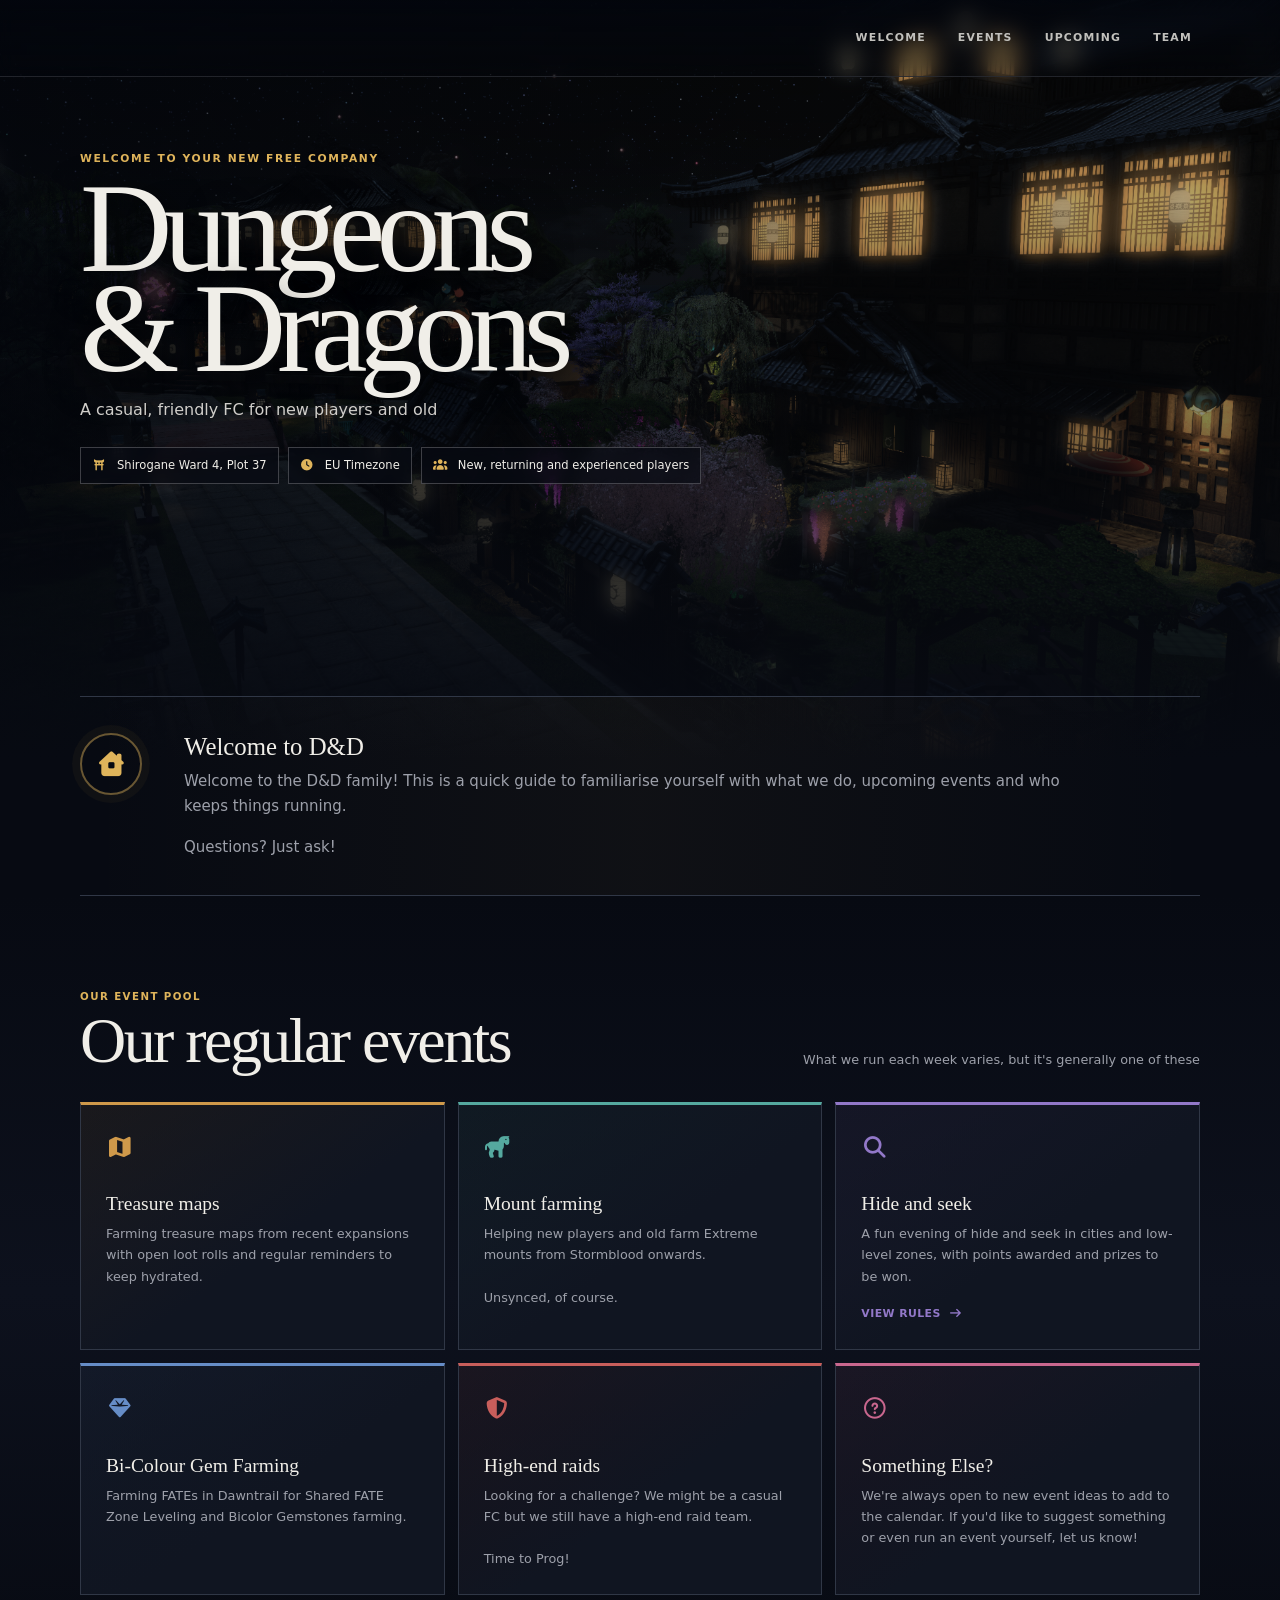
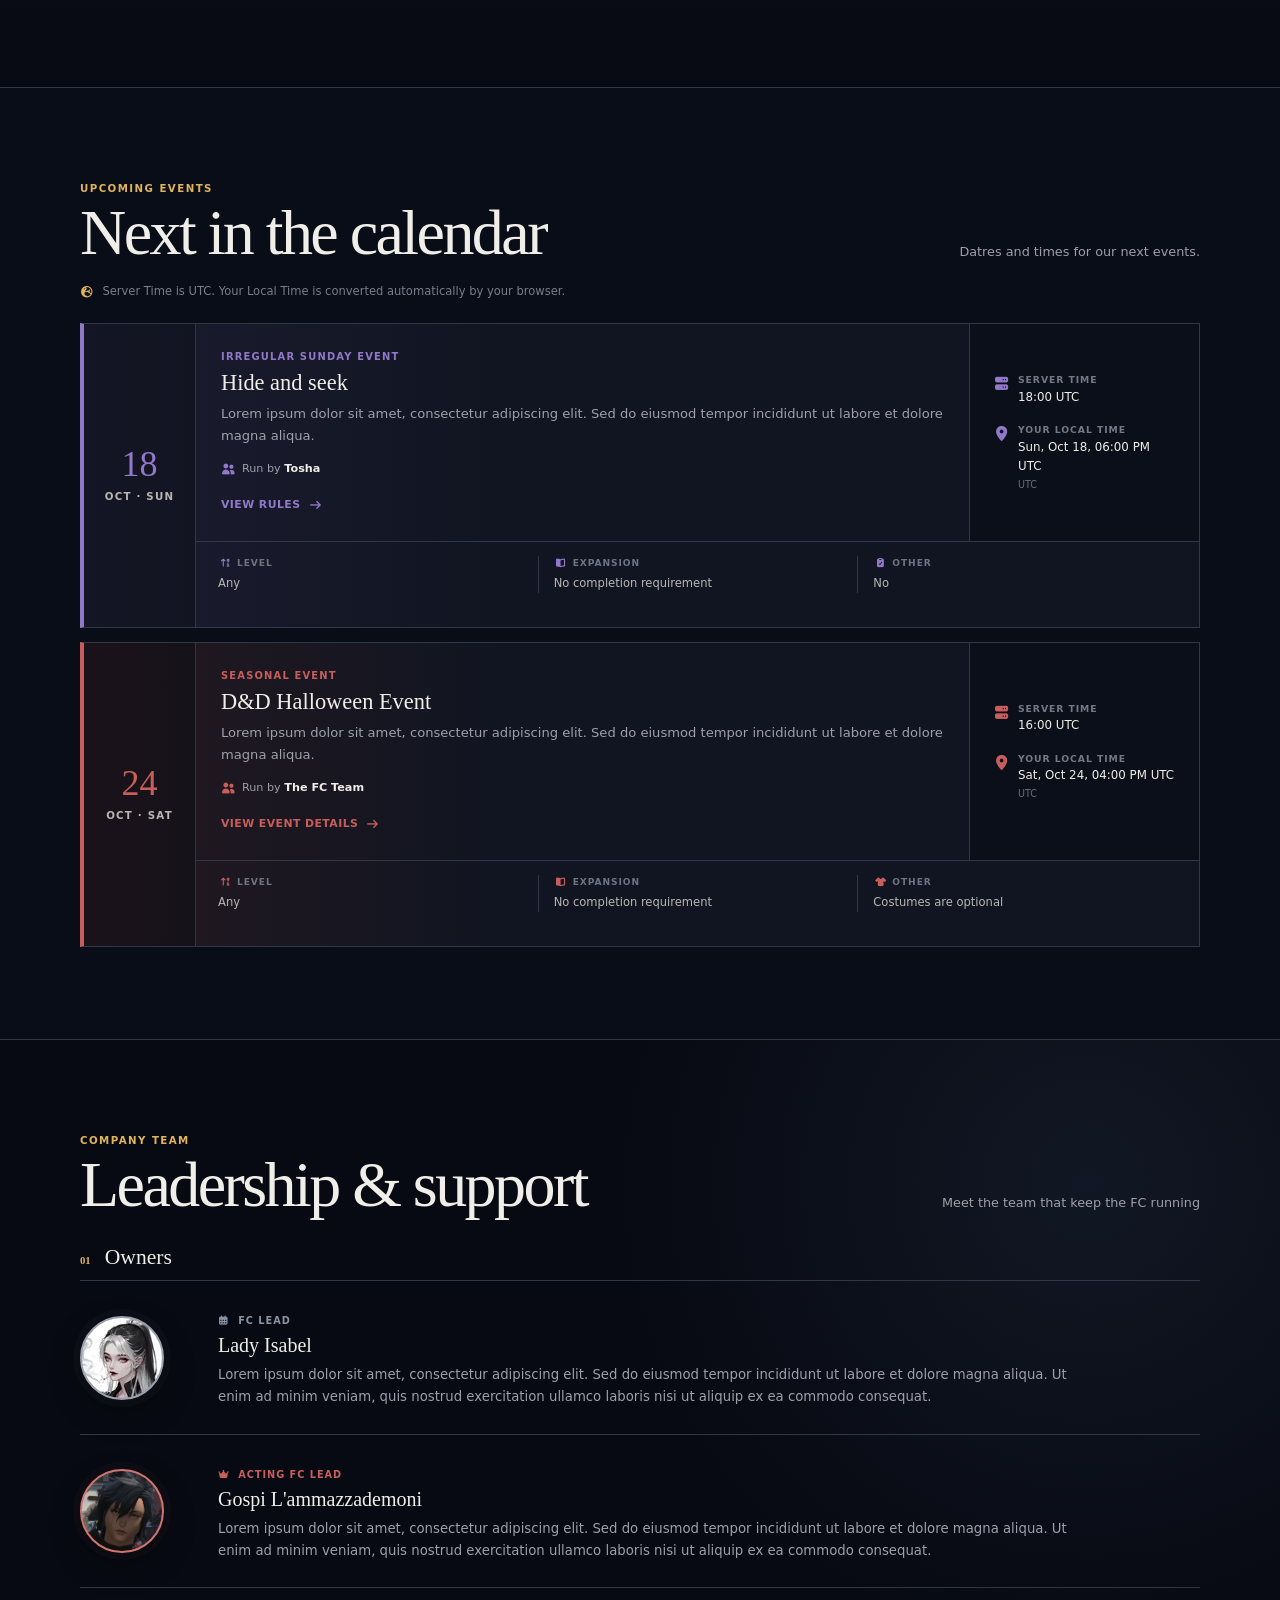
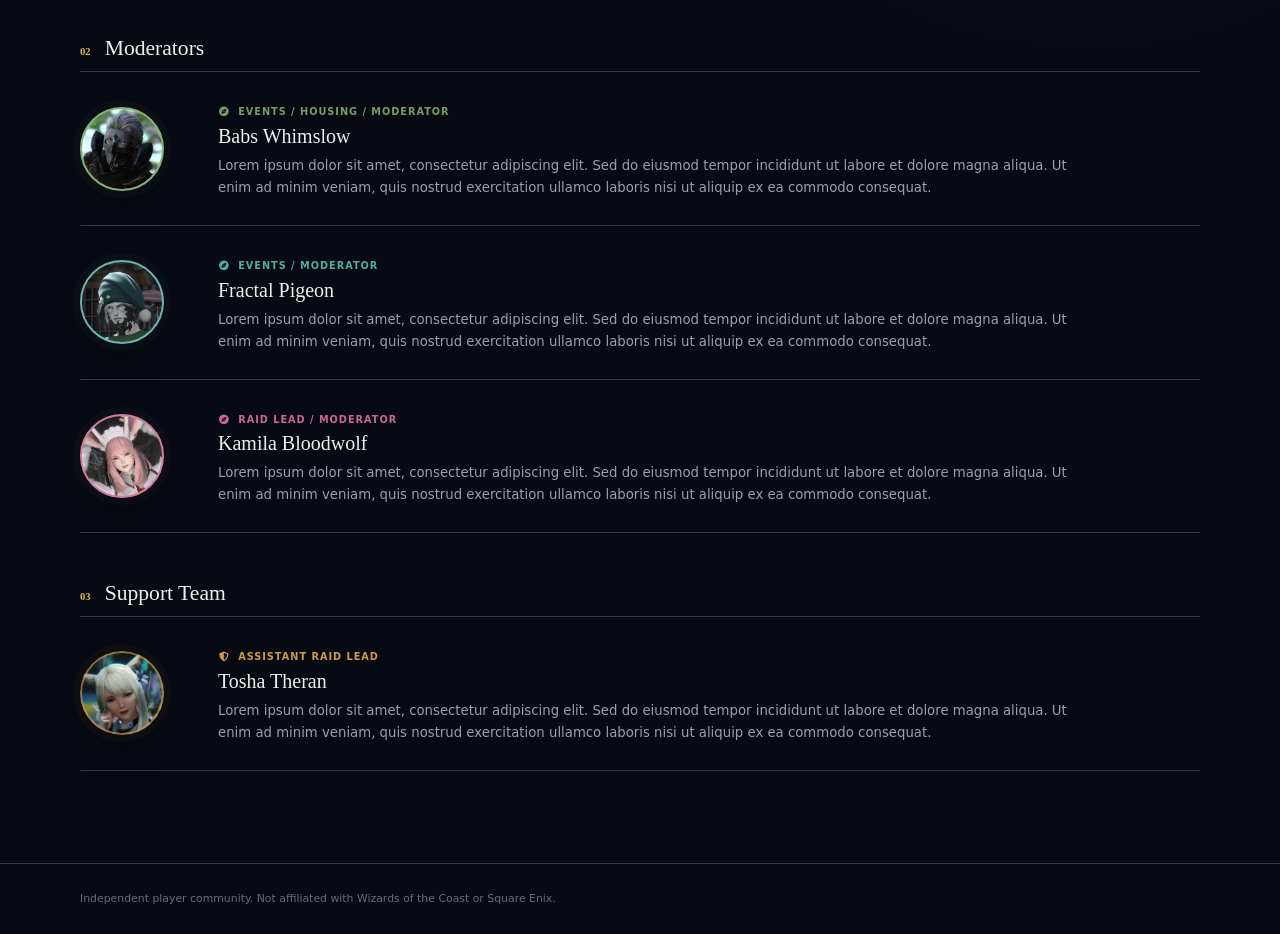
==== commit 7f36a310: "Publish site" ====
--- a/staging/index.html
+++ b/staging/index.html
@@ -6,8 +6,8 @@
     <meta name="viewport" content="width=device-width,initial-scale=1" />
     <meta name="description" content="D&D information, activities, upcoming events and team contacts." />
     <title>D&amp;D</title>
-  <script type="module" crossorigin src="../assets/main-DpgvobAu.js"></script>
-  <script type="module" crossorigin src="../assets/modulepreload-polyfill-P2Xu9kJm.js"></script>
+  <script type="module" crossorigin src="../assets/bootstrap.bundle.min-Bev_N_v2.js"></script>
+  <script type="module" crossorigin src="../assets/main-BnZfkydh.js"></script>
   <link rel="stylesheet" crossorigin href="../assets/main-B0H-6pgY.css">
 </head>
 
@@ -236,19 +236,6 @@
                                 </p>
                             </div>
                         </article>
-                        <article class="member member-blue">
-                            <div class="portrait" style="background-image: url('../assets/axel-D3vSNyBC.png')"></div>
-                            <div class="member-copy">
-                                <small><i class="fa-solid fa-compass me-2"></i>Moderator</small>
-                                <h4>Axel Knox</h4>
-                                <p>
-                                    Lorem ipsum dolor sit amet, consectetur adipiscing elit.
-                                    Sed do eiusmod tempor incididunt ut labore et dolore magna
-                                    aliqua. Ut enim ad minim veniam, quis nostrud exercitation
-                                    ullamco laboris nisi ut aliquip ex ea commodo consequat.
-                                </p>
-                            </div>
-                        </article>
                     </div>
                 </div>
                 <div class="team-group">
